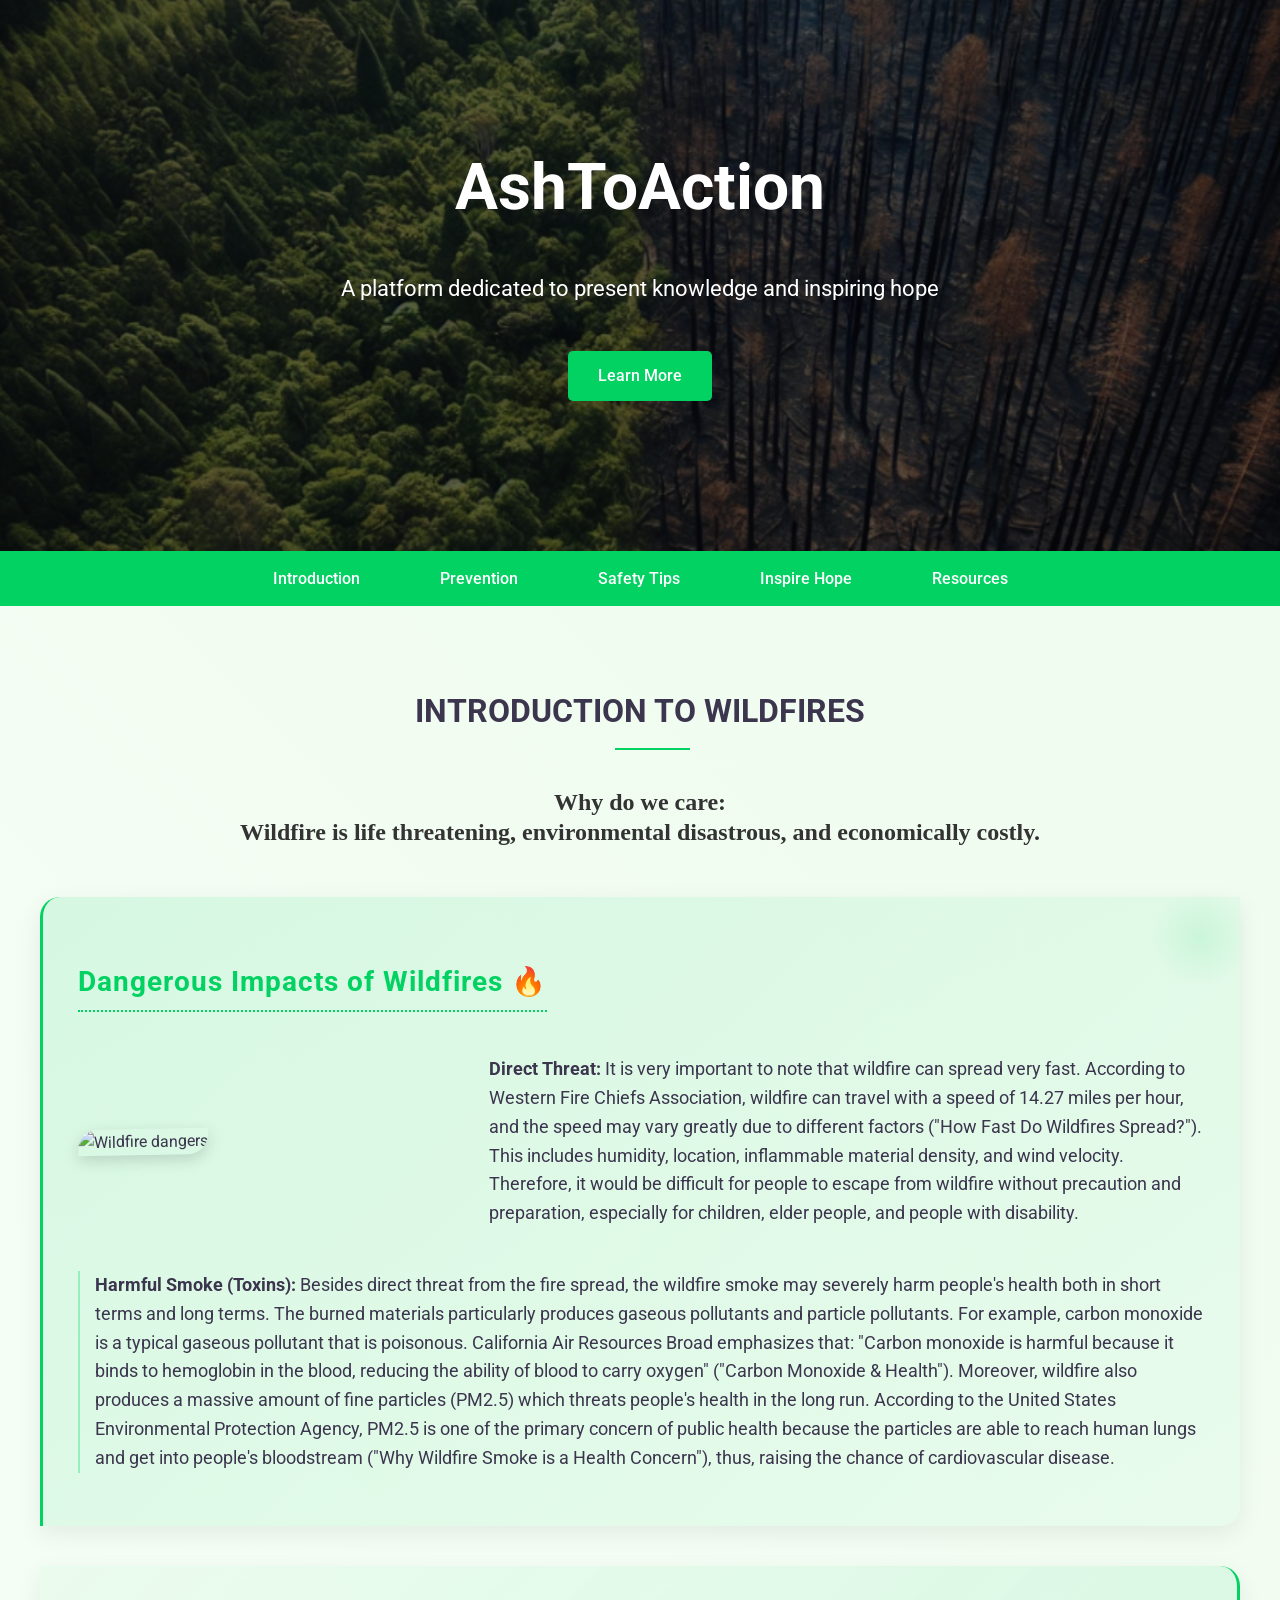
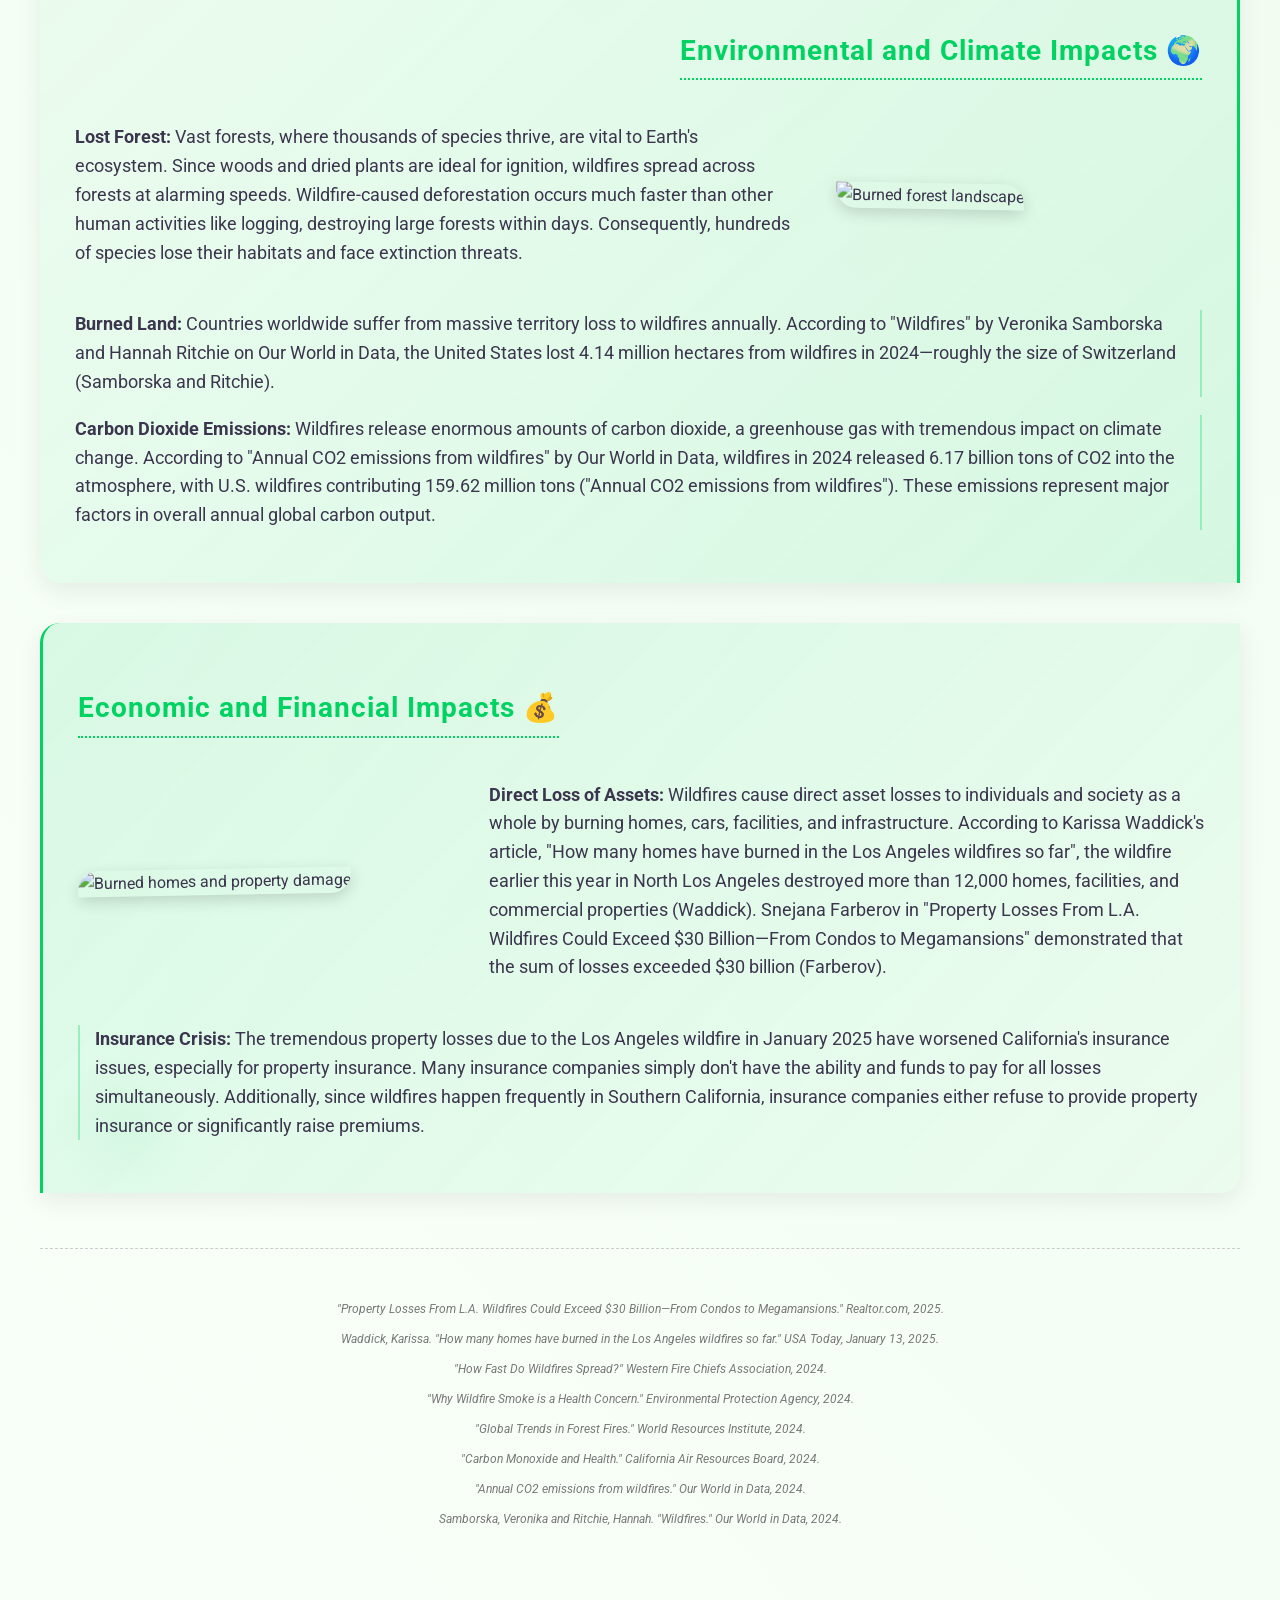
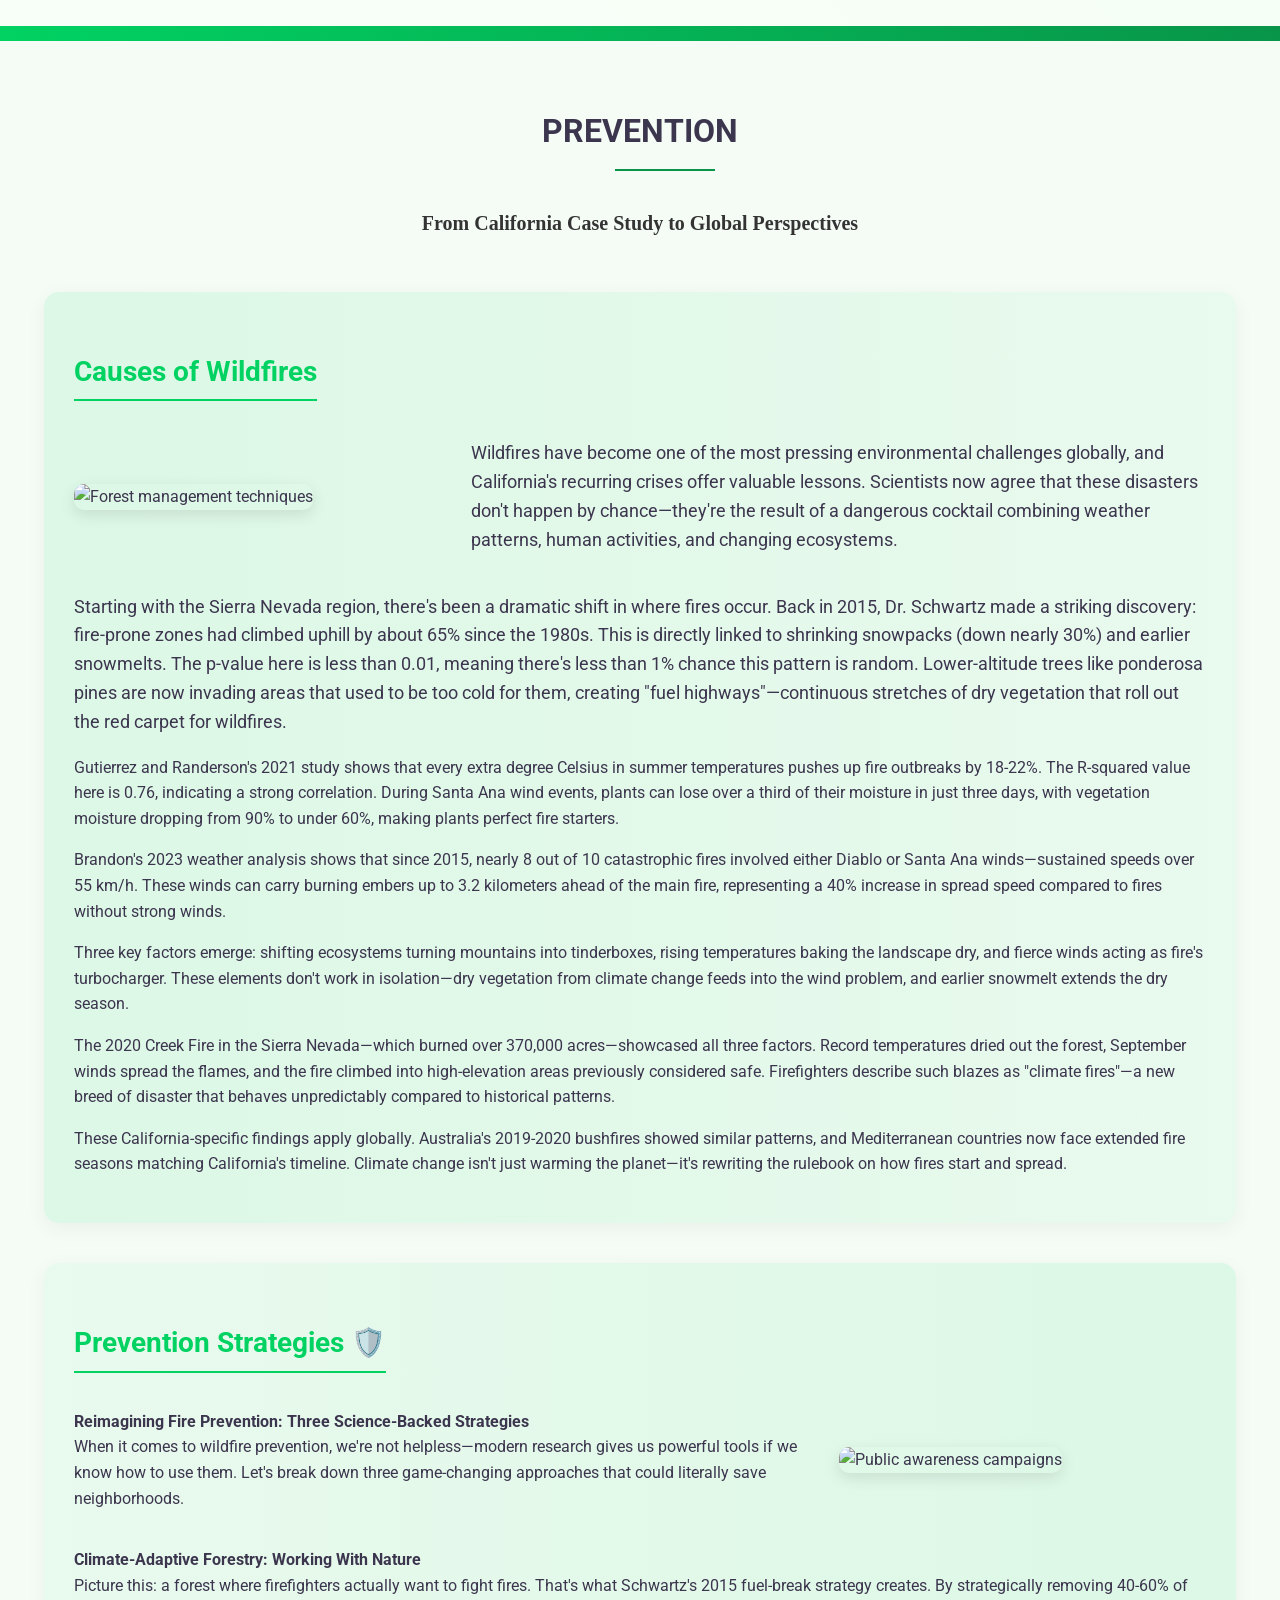
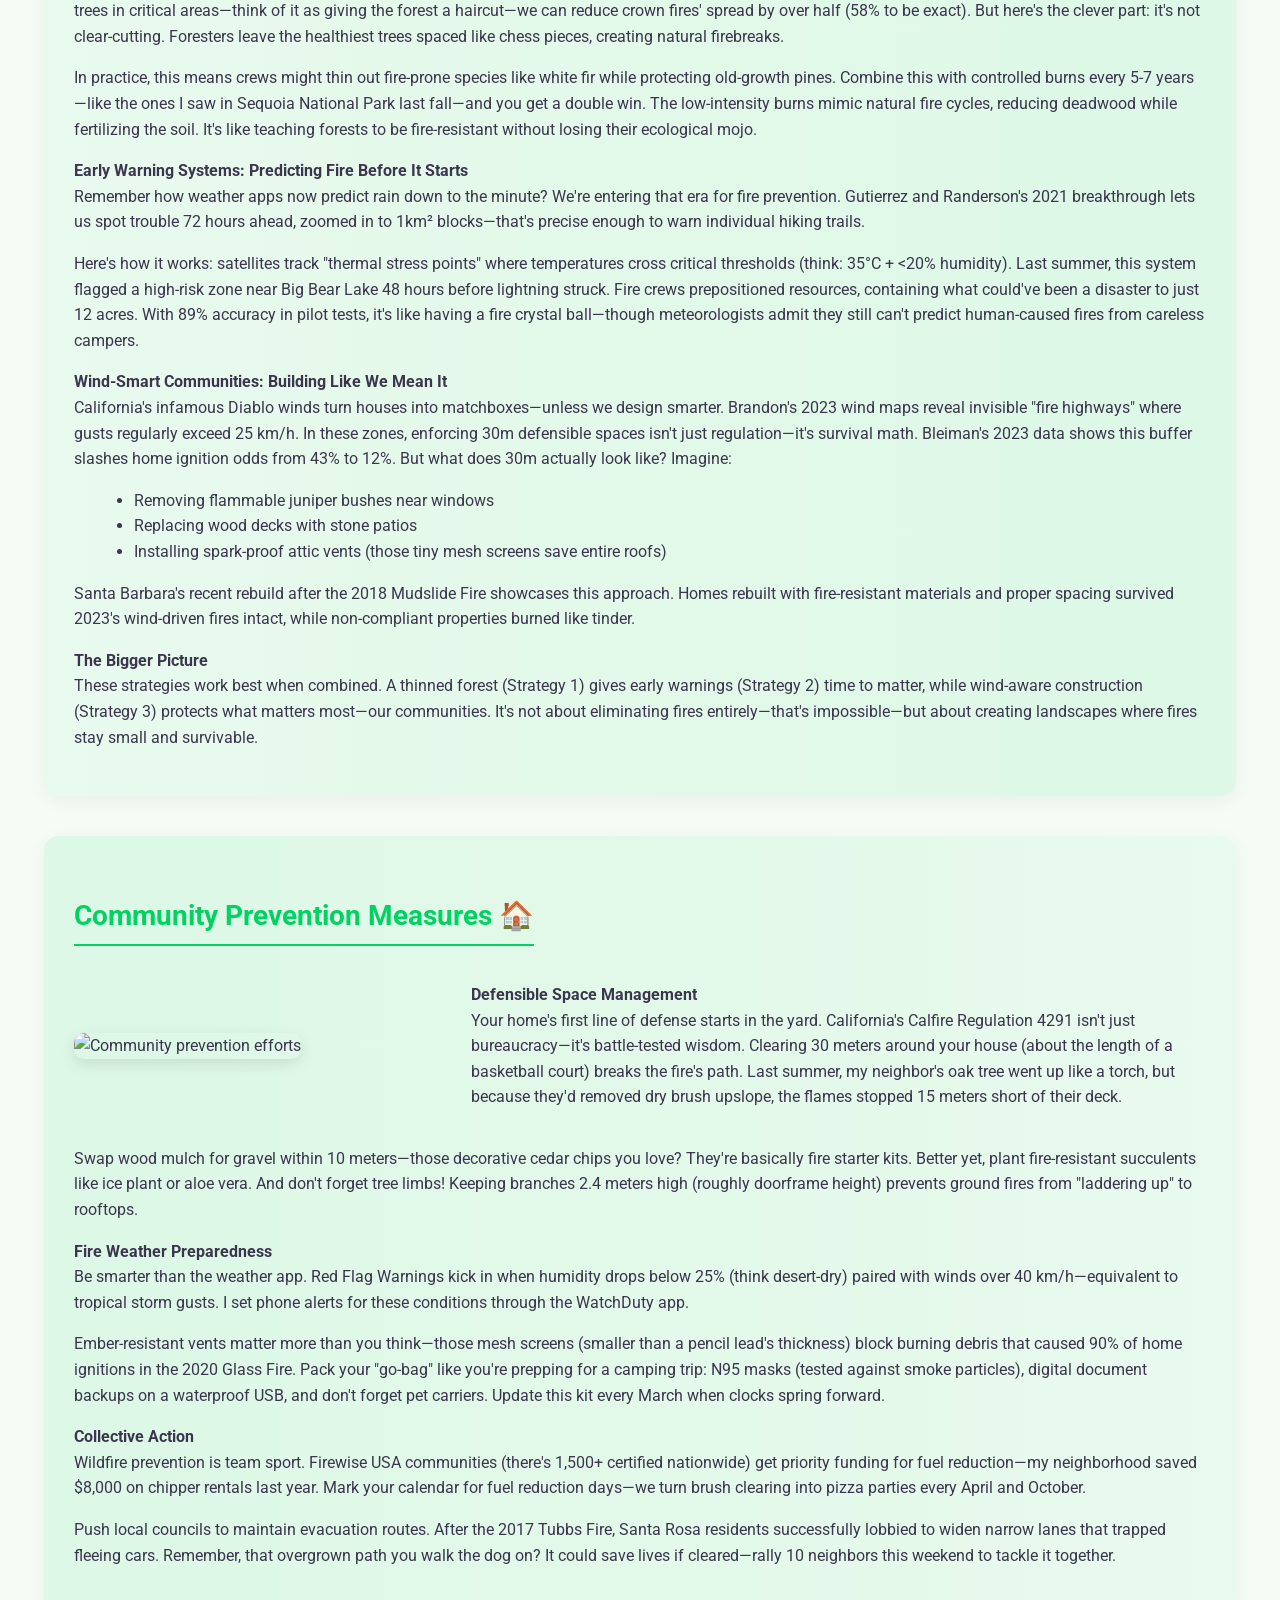
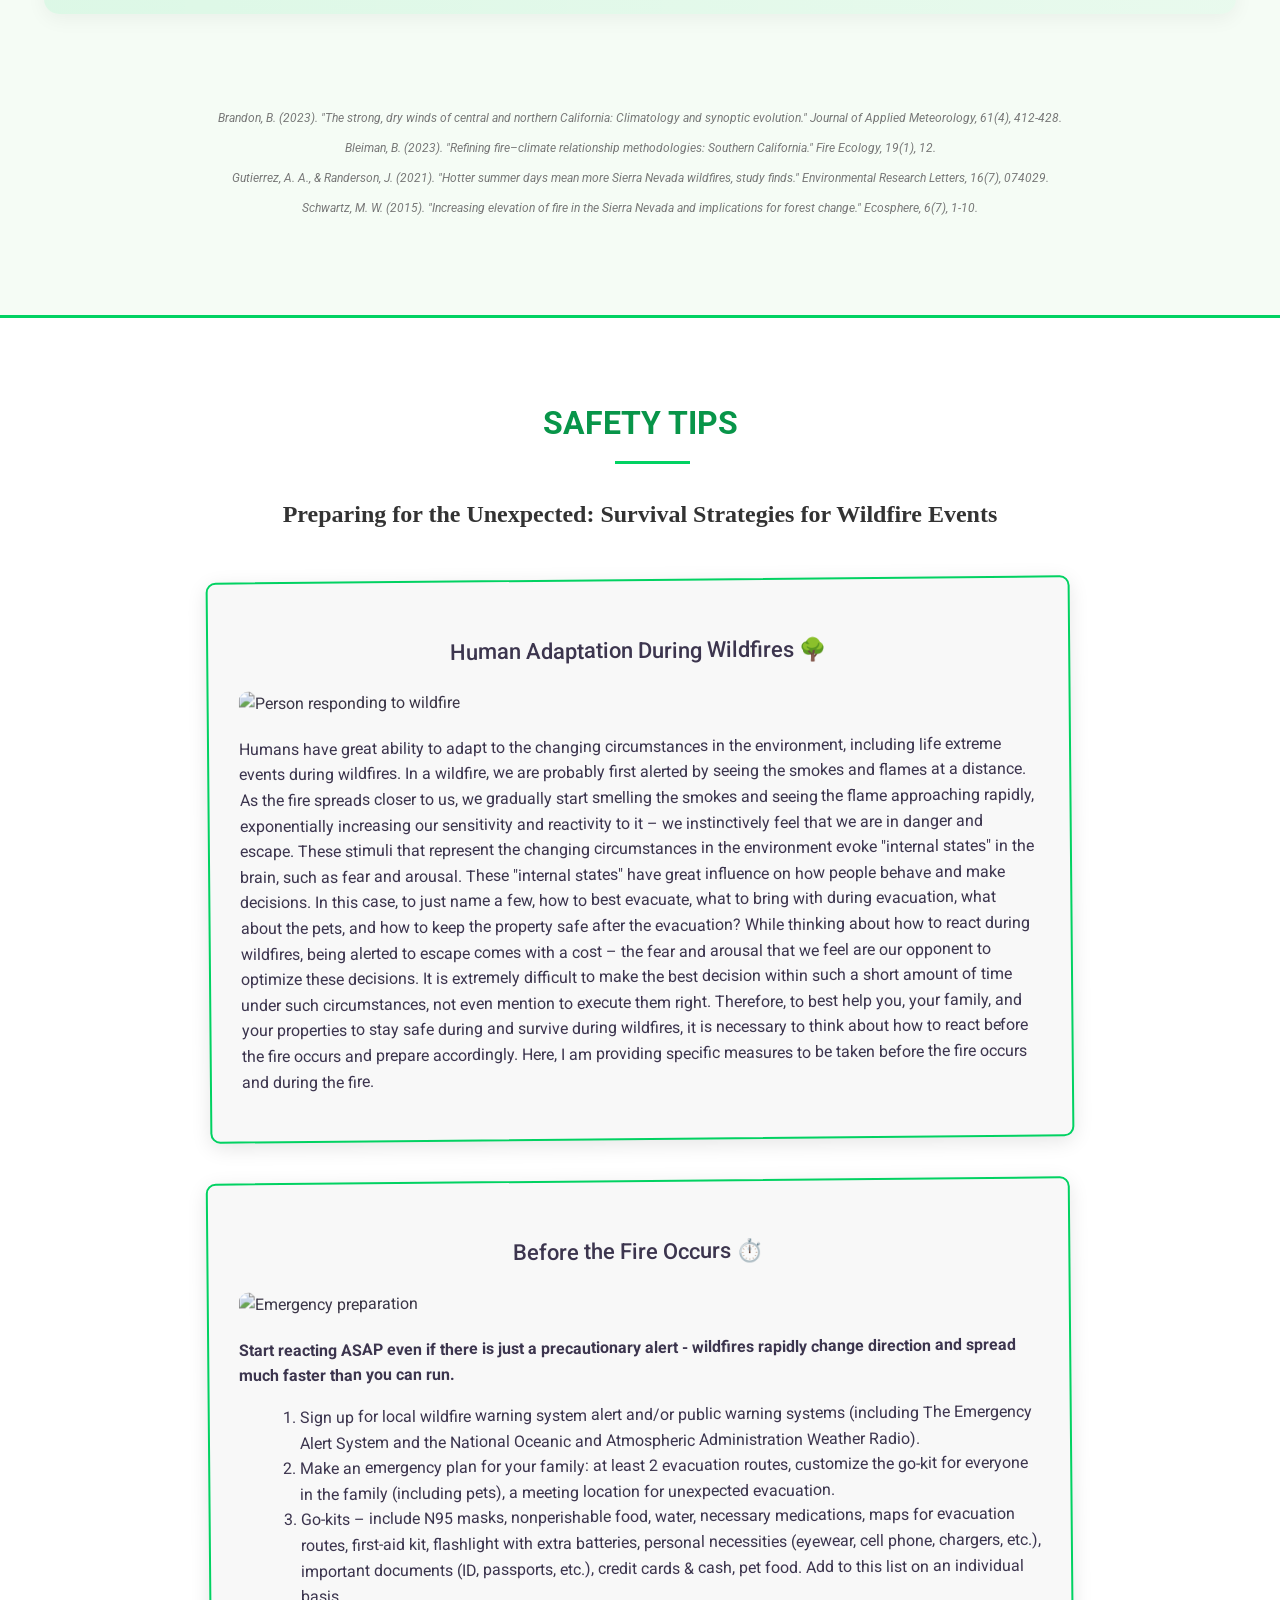
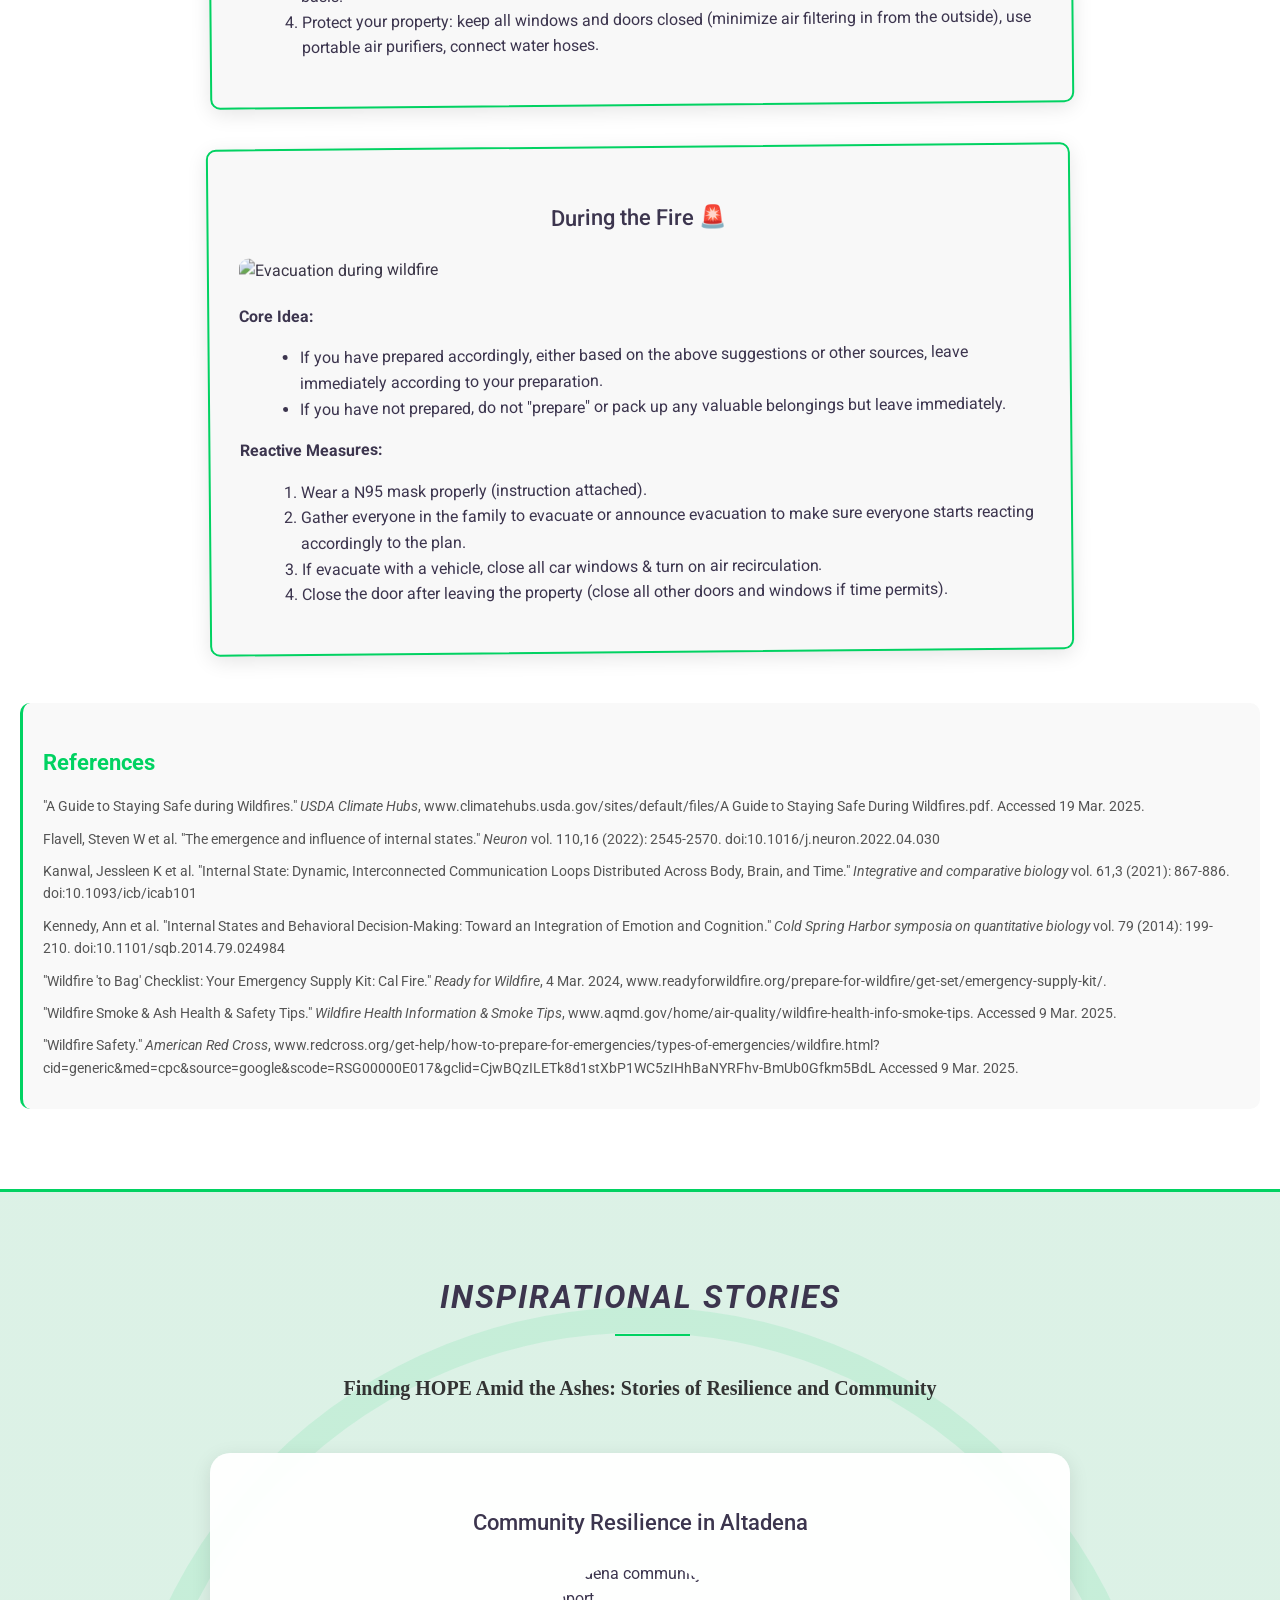
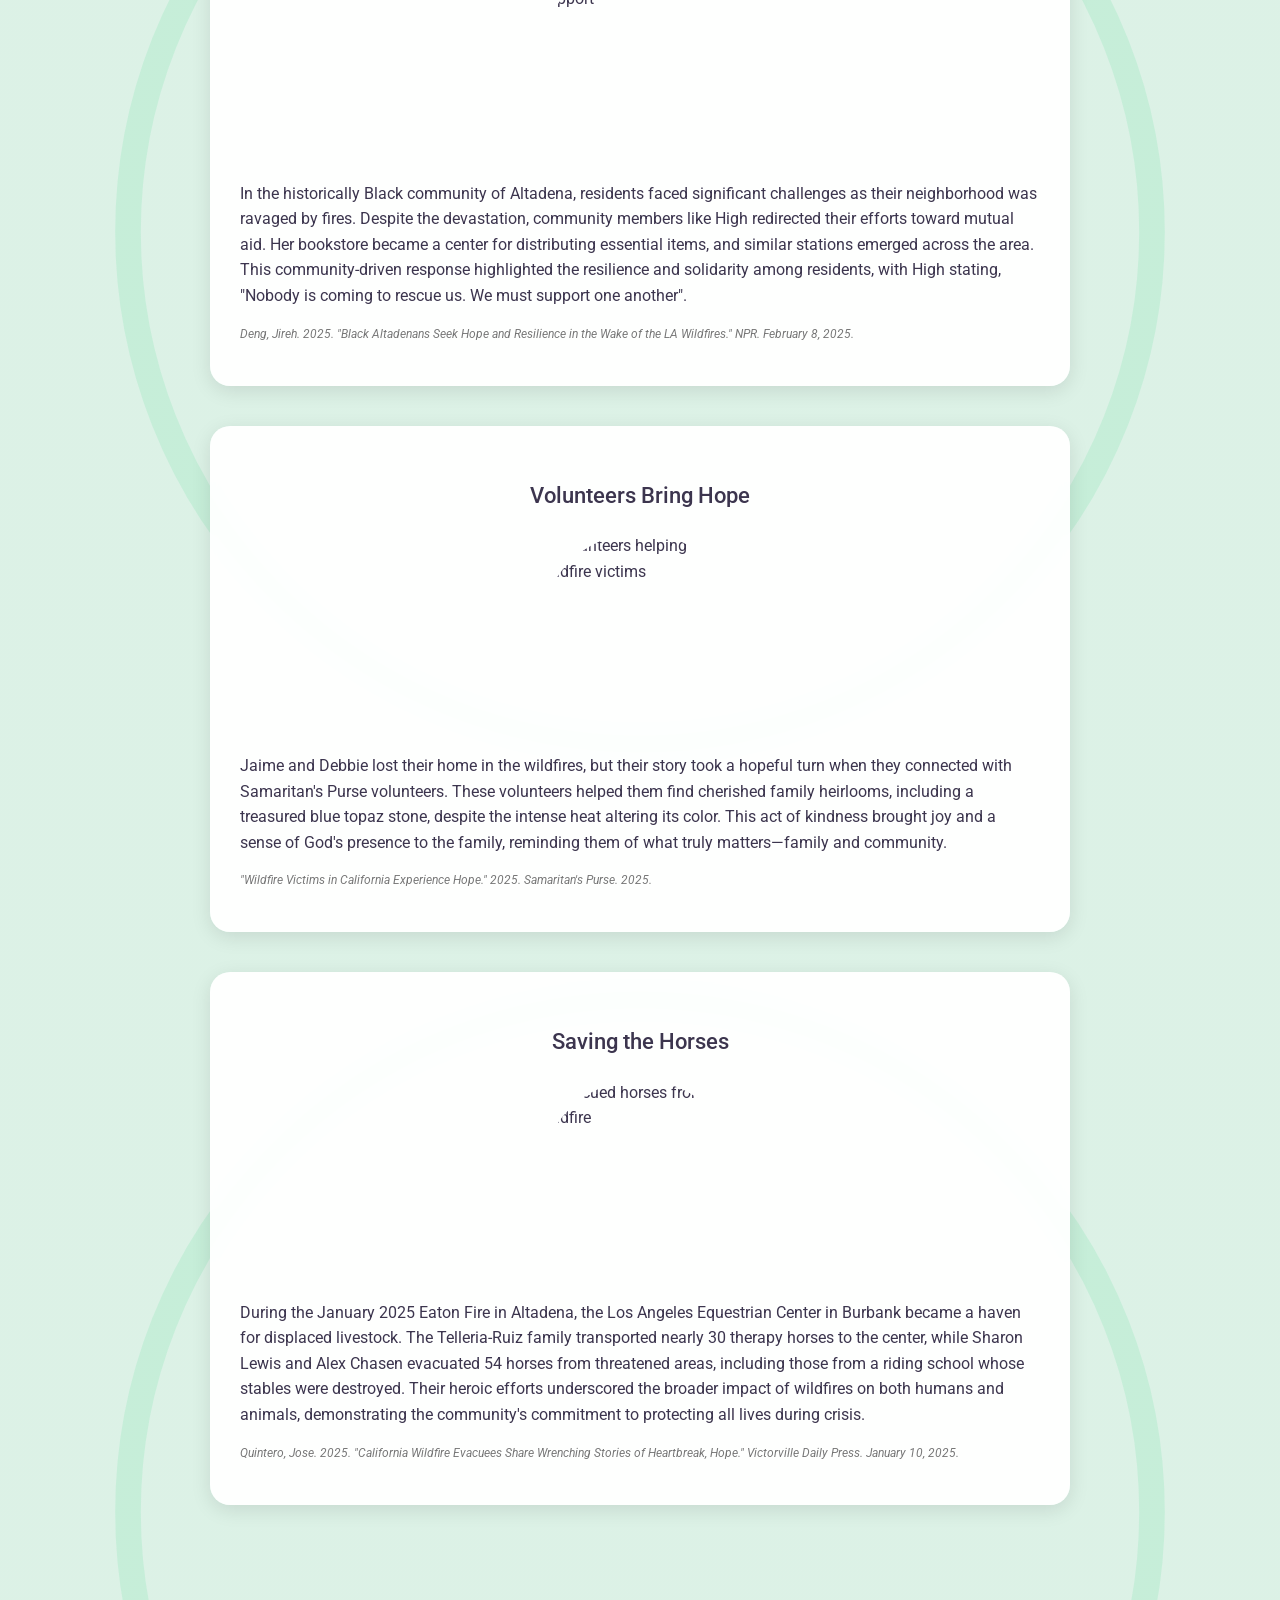
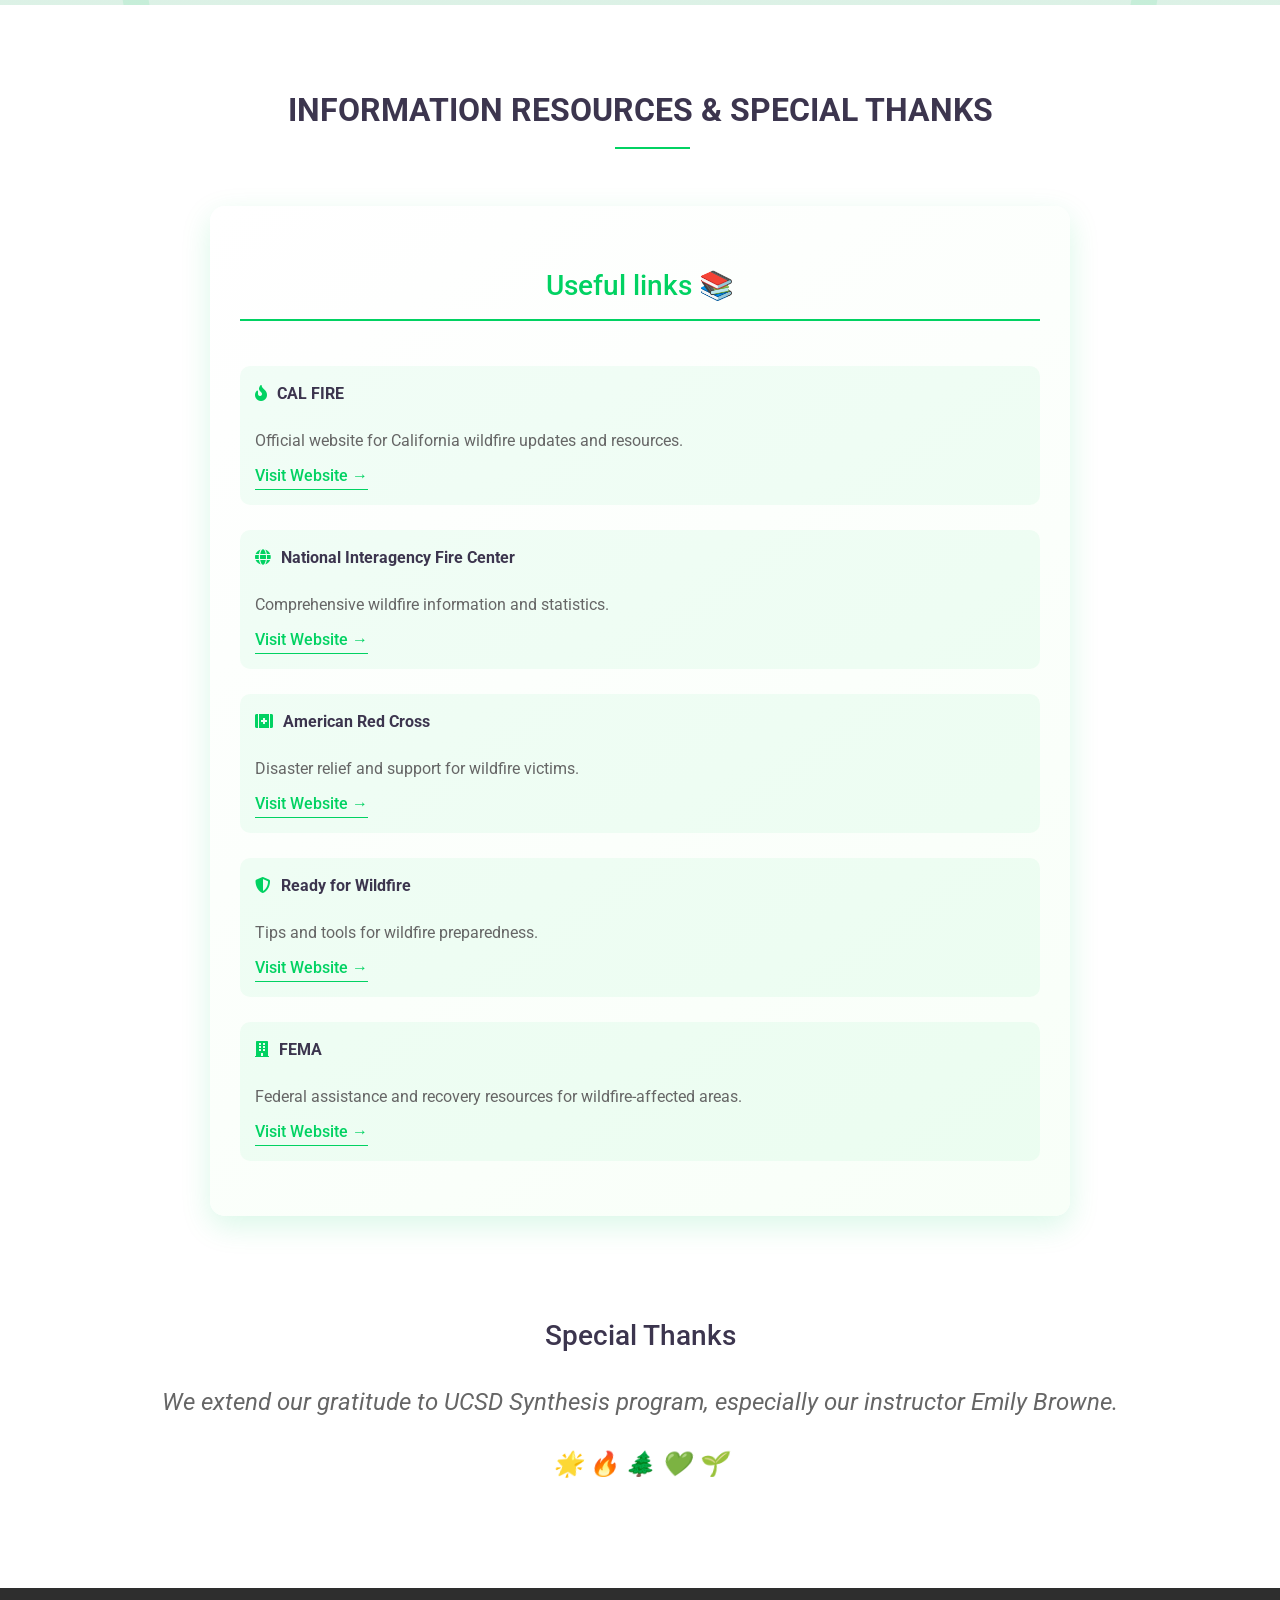
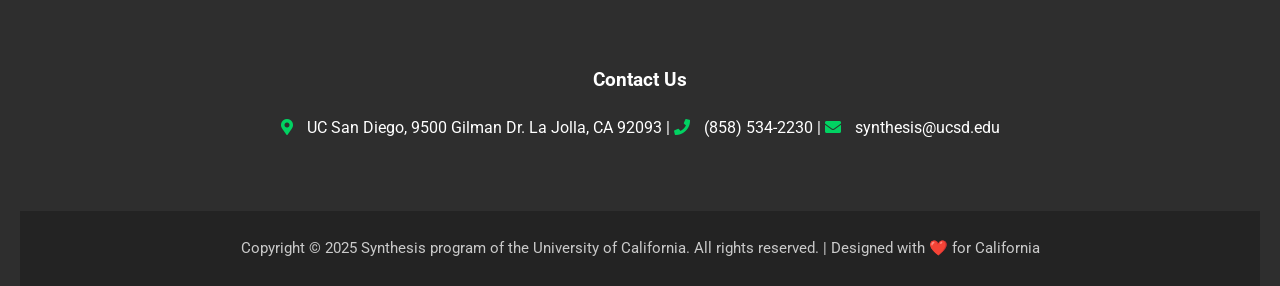
==== index.html @ 22ae84d1 "Fix GitHub Pages issue" ====
<!DOCTYPE html>
<html lang="en">
<head>
    <meta charset="UTF-8">
    <meta name="viewport" content="width=device-width, initial-scale=1.0">
    <title>AshToAction: Knowledge & Response</title>
    <link href="https://fonts.googleapis.com/css?family=Roboto:400,500,700&display=swap" rel="stylesheet">
    <link rel="stylesheet" href="https://cdnjs.cloudflare.com/ajax/libs/font-awesome/5.15.3/css/all.min.css">
    <link rel="stylesheet" href="style.css">
    <style>
        /* Additional custom styles */
        body {
            font-family: "Roboto", sans-serif;
            line-height: 1.6;
            margin: 0;
            padding: 0;
            color: #3c354e;
        }
        
        /* Updated header styles based on provided CSS */
        header {
            background-image: url("img/background.png");
            background-size: cover;
            background-position: center;
            color: white;
            text-align: center;
            padding: 150px 0; /* Updated to match pageintro padding */
            position: relative;
        }
        
        header::before {
            content: "";
            position: absolute;
            top: 0;
            left: 0;
            width: 100%;
            height: 100%;
            background-color: rgba(0, 0, 0, 0.6);
            z-index: 1;
        }
        
        /* New styles for the header content wrapper */
        .header-content {
            position: relative;
            z-index: 2;
            max-width: 60%; /* Match pageintro article max-width */
            margin: 0 auto;
        }
        
        header h1 {
            font-size: 4rem; /* Match pageintro article .heading */
            font-weight: 700;
            margin: 0 0 50px 0; /* Match pageintro article .heading margin-bottom */
            line-height: normal;
        }
        
        header p {
            font-size: 1.4rem; /* Match pageintro article p */
            margin: 0;
            line-height: normal;
        }
        
        /* Add footer styling for the header */
        .header-footer {
            margin-top: 50px; /* Match pageintro article footer */
        }
        
        /* Logo styling */
        #logo {
            margin: 30px 0 0 0;
        }
        
        #logo h1 {
            margin: 0;
            padding: 0;
            line-height: 1;
            font-size: 22px;
        }
        
        nav {
            background-color: #01d262;
            padding: 0;
            position: sticky;
            top: 0;
            z-index: 100;
        }
        
        nav ul {
            display: flex;
            justify-content: center;
            list-style: none;
            margin: 0;
            padding: 0;
        }
        
        nav li {
            margin: 0;
        }
        
        nav a {
            color: white;
            text-decoration: none;
            font-weight: 500;
            padding: 15px 40px;
            display: block;
            transition: background-color 0.3s;
        }
        
        nav a:hover {
            background-color: #089549;
        }
        
        section {
            padding: 80px 20px;
            margin: 0;
            background-color: #fff;
        }
        
        section:nth-child(even) {
            background-color: #f5f5f5;
        }
        
        .wrapper section > h2 {
            color: #3c354e;
            font-family: "Roboto", sans-serif;
            font-size: 32px;
            font-weight: 700;
            margin: 0 auto 50px;
            position: relative;
            text-transform: uppercase;
            text-align: center;
        }
        
        .wrapper section > h2::before {
            background: #01d262 none repeat scroll 0 0;
            bottom: -13px;
            content: "";
            height: 2px;
            left: 48%;
            position: absolute;
            width: 75px;
            margin: 0 auto;
        }
        
        .content {
            max-width: 1200px;
            margin: 0 auto;
            display: flex;
            flex-wrap: wrap;
            justify-content: center;
        }
        
        .content h3 {
            color: #3c354e;
            font-size: 22px;
            font-weight: 500;
            margin-bottom: 20px;
            width: 100%;
            text-align: center;
        }
        
        .card {
            background: #fff;
            border-radius: 10px;
            box-shadow: 0 5px 20px 0 rgba(0, 0, 0, 0.1);
            margin: 20px;
            padding: 30px;
            width: 100%;
            max-width: 800px;
            transition: transform 0.3s;
        }
        
        .card:hover {
            transform: translateY(-10px);
        }
        
        .image-placeholder {
            margin-bottom: 20px;
            overflow: hidden;
            border-radius: 10px;
        }
        
        .image-placeholder img {
            max-width: 100%;
            height: auto;
            transition: transform 0.5s;
        }
        
        .card:hover .image-placeholder img {
            transform: scale(1.05);
        }
        
        footer {
            background: #2e2e2e;
            color: white;
            text-align: center;
            padding: 60px 20px 0;
        }
        
        .footer_bottom p {
            background: #232323 none repeat scroll 0 0;
            color: #cacaca;
            font-size: 15px;
            font-weight: 400;
            height: 75px;
            line-height: 75px;
            margin: 70px 0 0;
            padding: 0;
            text-align: center;
        }
        
        .footer_bottom p a {
            color: #2ad880;
            text-decoration: none;
        }
        
        .contact-info {
            margin-bottom: 30px;
        }
        
        .contact-info i {
            color: #01d262;
            margin-right: 10px;
        }
        
        /* Responsive adjustments */
        @media (max-width: 768px) {
            nav ul {
                flex-direction: column;
            }
            
            .card {
                width: 100%;
                margin: 20px 10px;
            }
        }

        /* Section Variants */
        section:nth-of-type(1) { /* Introduction */
            background: linear-gradient(45deg, #f8fff8 0%, #f0fcf0 100%);
        }

        section:nth-of-type(2) { /* Prevention */
            background-color: #f5fcf5;
            position: relative;
            overflow: hidden;
        }

        section:nth-of-type(2)::before {
            content: "";
            position: absolute;
            width: 100%;
            height: 15px;
            background: linear-gradient(90deg, #01d262 0%, #089549 100%);
            top: 0;
            left: 0;
        }

        section:nth-of-type(3) { /* Safety Tips */
            background-color: #fff;
            border-top: 3px solid #01d262;
            border-bottom: 3px solid #01d262;
        }

        section:nth-of-type(4) { /* Inspire Hope */
            background-image: linear-gradient(rgba(1, 210, 98, 0.1), rgba(1, 210, 98, 0.1)), 
                            url('data:image/svg+xml,<svg viewBox="0 0 100 100" xmlns="http://www.w3.org/2000/svg"><circle cx="50" cy="50" r="40" stroke="%2301d262" stroke-width="2" fill="none" opacity="0.1"/></svg>');
        }

        /* Card Variations */
        section:nth-of-type(1) .card {
            border-top: 5px solid #01d262;
            box-shadow: 0 10px 30px rgba(1, 210, 98, 0.1);
        }

        section:nth-of-type(2) .card {
            background: #fff;
            border-left: 5px solid #089549;
            position: relative;
            overflow: hidden;
        }

        section:nth-of-type(2) .card::before {
            content: "🌲";
            position: absolute;
            right: -30px;
            top: -30px;
            font-size: 80px;
            opacity: 0.1;
        }

        section:nth-of-type(3) .card {
            background: #f8f8f8;
            border: 2px solid #01d262;
            transform: rotateZ(-0.5deg);
        }

        section:nth-of-type(3) .card:hover {
            transform: rotateZ(0.5deg) translateY(-10px);
        }

        section:nth-of-type(4) .card {
            background: rgba(255, 255, 255, 0.95);
            backdrop-filter: blur(5px);
            border-radius: 20px;
        }

        /* Heading Variations */
        section:nth-of-type(2) h2::before {
            background: #089549;
            width: 100px;
        }

        section:nth-of-type(3) h2 {
            color: #089549;
        }

        section:nth-of-type(3) h2::before {
            height: 3px;
            bottom: -15px;
        }

        section:nth-of-type(4) h2 {
            font-style: italic;
            letter-spacing: 2px;
        }

        /* Image Treatment Variations */
        section:nth-of-type(1) .image-placeholder {
            border-radius: 20px 0;
        }

        section:nth-of-type(2) .image-placeholder {
            border: 2px solid #01d262;
        }

        section:nth-of-type(3) .image-placeholder img {
            filter: grayscale(30%);
        }

        section:nth-of-type(4) .image-placeholder {
            border-radius: 50%;
            overflow: hidden;
            width: 200px;
            height: 200px;
            margin: 0 auto 20px;
        }

        /* Responsive Adjustments */
        @media (max-width: 768px) {
            section:nth-of-type(4) .image-placeholder {
                width: 150px;
                height: 150px;
            }
            
            section:nth-of-type(3) .card {
                transform: none;
            }
        }
    </style>
</head>
<body>
    <header id="pageintro">
        <div class="header-content">
            <h1>AshToAction</h1>
            <p><strong></strong>A platform dedicated to present knowledge and inspiring hope</strong></p>
            <div class="header-footer">
                <a href="#introduction" class="btn" style="display: inline-block; background-color: #01d262; color: white; padding: 12px 30px; text-decoration: none; border-radius: 5px; font-weight: 500;">Learn More</a>
            </div>
        </div>
    </header>

    <nav>
        <ul>
            <li><a href="#introduction">Introduction</a></li>
            <li><a href="#prevention">Prevention</a></li>
            <li><a href="#safety">Safety Tips</a></li>
            <li><a href="#stories">Inspire Hope</a></li>
            <li><a href="#resources">Resources</a></li>
        </ul>
    </nav>

    <main class="wrapper">
        <section id="introduction">
            <h2>Introduction to Wildfires</h2>
            <p style="text-align: center; font-size: 24px; font-weight: 700; font-family: 'Georgia', serif; margin-bottom: 30px; color: #333;">
                Why do we care:<br>
                Wildfire is life threatening, environmental disastrous, and economically costly.
            </p>
            
            <div style="max-width: 1200px; margin: 0 auto; padding: 20px; position: relative;">
                <!-- Decorative element specific to introduction section -->
                <div style="position: absolute; top: 10px; right: 10px; width: 100px; height: 100px; background: radial-gradient(circle, rgba(1,210,98,0.1) 0%, rgba(255,255,255,0) 70%); border-radius: 50%; z-index: 0;"></div>
                <div style="position: absolute; bottom: 30px; left: 30px; width: 150px; height: 150px; background: radial-gradient(circle, rgba(1,210,98,0.05) 0%, rgba(255,255,255,0) 70%); border-radius: 50%; z-index: 0;"></div>
                
                <div style="background: linear-gradient(135deg, rgba(1, 210, 98, 0.12), rgba(1, 210, 98, 0.04)); padding: 35px; border-radius: 20px 0 20px 0; margin-bottom: 40px; box-shadow: 0 8px 25px rgba(0,0,0,0.07); border-left: 3px solid #01d262;">
                    <h3 style="color: #01d262; font-size: 28px; border-bottom: 2px dotted #01d262; display: inline-block; padding-bottom: 5px; margin-bottom: 25px; letter-spacing: 1px;">Dangerous Impacts of Wildfires 🔥</h3>
                    
                    <div style="display: flex; flex-wrap: wrap; align-items: center; gap: 30px; margin-bottom: 25px;">
                        <div style="flex: 1; min-width: 300px;">
                            <img src="https://images.unsplash.com/photo-1597534458405-2b6f7ae3d3d7?ixlib=rb-4.0.3&auto=format&fit=crop&w=800&q=60" alt="Wildfire dangers" style="width: 100%; border-radius: 20px 0 20px 0; box-shadow: 0 5px 15px rgba(0,0,0,0.15); transform: rotate(-1deg);">
                        </div>
                        <div style="flex: 2; min-width: 300px;">
                            <p style="font-size: 18px; line-height: 1.6; position: relative; padding-left: 15px;"><strong>Direct Threat:</strong> It is very important to note that wildfire can spread very fast. According to Western Fire Chiefs Association, wildfire can travel with a speed of 14.27 miles per hour, and the speed may vary greatly due to different factors ("How Fast Do Wildfires Spread?"). This includes humidity, location, inflammable material density, and wind velocity. Therefore, it would be difficult for people to escape from wildfire without precaution and preparation, especially for children, elder people, and people with disability.</p>
                        </div>
                    </div>
                    
                    <p style="font-size: 18px; line-height: 1.6; position: relative; padding-left: 15px; border-left: 2px solid rgba(1, 210, 98, 0.3);"><strong>Harmful Smoke (Toxins):</strong> Besides direct threat from the fire spread, the wildfire smoke may severely harm people's health both in short terms and long terms. The burned materials particularly produces gaseous pollutants and particle pollutants. For example, carbon monoxide is a typical gaseous pollutant that is poisonous. California Air Resources Broad emphasizes that: "Carbon monoxide is harmful because it binds to hemoglobin in the blood, reducing the ability of blood to carry oxygen" ("Carbon Monoxide & Health"). Moreover, wildfire also produces a massive amount of fine particles (PM2.5) which threats people's health in the long run. According to the United States Environmental Protection Agency, PM2.5 is one of the primary concern of public health because the particles are able to reach human lungs and get into people's bloodstream ("Why Wildfire Smoke is a Health Concern"), thus, raising the chance of cardiovascular disease.</p>
                </div>
                
                <div style="background: linear-gradient(135deg, rgba(1, 210, 98, 0.04), rgba(1, 210, 98, 0.12)); padding: 35px; border-radius: 0 20px 0 20px; margin-bottom: 40px; box-shadow: 0 8px 25px rgba(0,0,0,0.07); border-right: 3px solid #01d262;">
                    <h3 style="color: #01d262; font-size: 28px; border-bottom: 2px dotted #01d262; display: inline-block; padding-bottom: 5px; margin-bottom: 25px; letter-spacing: 1px; text-align: right; float: right;">Environmental and Climate Impacts 🌍</h3>
                    
                    <div style="clear: both; display: flex; flex-wrap: wrap; align-items: center; gap: 30px; margin-bottom: 25px;">
                        <div style="flex: 2; min-width: 300px;">
                            <p style="font-size: 18px; line-height: 1.6; position: relative; padding-right: 15px;"><strong>Lost Forest:</strong> Vast forests, where thousands of species thrive, are vital to Earth's ecosystem. Since woods and dried plants are ideal for ignition, wildfires spread across forests at alarming speeds. Wildfire-caused deforestation occurs much faster than other human activities like logging, destroying large forests within days. Consequently, hundreds of species lose their habitats and face extinction threats.</p>
                        </div>
                        <div style="flex: 1; min-width: 300px;">
                            <img src="https://images.pexels.com/photos/1629781/pexels-photo-1629781.jpeg?auto=compress&cs=tinysrgb&w=800" alt="Burned forest landscape" style="width: 100%; border-radius: 0 20px 0 20px; box-shadow: 0 5px 15px rgba(0,0,0,0.15); transform: rotate(1deg);">
                        </div>
                    </div>
                    
                    <p style="font-size: 18px; line-height: 1.6; position: relative; padding-right: 15px; border-right: 2px solid rgba(1, 210, 98, 0.3);"><strong>Burned Land:</strong> Countries worldwide suffer from massive territory loss to wildfires annually. According to "Wildfires" by Veronika Samborska and Hannah Ritchie on Our World in Data, the United States lost 4.14 million hectares from wildfires in 2024—roughly the size of Switzerland (Samborska and Ritchie).</p>
                    
                    <p style="font-size: 18px; line-height: 1.6; position: relative; padding-right: 15px; border-right: 2px solid rgba(1, 210, 98, 0.3);"><strong>Carbon Dioxide Emissions:</strong> Wildfires release enormous amounts of carbon dioxide, a greenhouse gas with tremendous impact on climate change. According to "Annual CO2 emissions from wildfires" by Our World in Data, wildfires in 2024 released 6.17 billion tons of CO2 into the atmosphere, with U.S. wildfires contributing 159.62 million tons ("Annual CO2 emissions from wildfires"). These emissions represent major factors in overall annual global carbon output.</p>
                </div>
                
                <div style="background: linear-gradient(135deg, rgba(1, 210, 98, 0.12), rgba(1, 210, 98, 0.04)); padding: 35px; border-radius: 20px 0 20px 0; margin-bottom: 20px; box-shadow: 0 8px 25px rgba(0,0,0,0.07); border-left: 3px solid #01d262;">
                    <h3 style="color: #01d262; font-size: 28px; border-bottom: 2px dotted #01d262; display: inline-block; padding-bottom: 5px; margin-bottom: 25px; letter-spacing: 1px;">Economic and Financial Impacts 💰</h3>
                    
                    <div style="display: flex; flex-wrap: wrap; align-items: center; gap: 30px; margin-bottom: 25px;">
                        <div style="flex: 1; min-width: 300px;">
                            <img src="https://images.pexels.com/photos/4386466/pexels-photo-4386466.jpeg?auto=compress&cs=tinysrgb&w=800" alt="Burned homes and property damage" style="width: 100%; border-radius: 20px 0 20px 0; box-shadow: 0 5px 15px rgba(0,0,0,0.15); transform: rotate(-1deg);">
                        </div>
                        <div style="flex: 2; min-width: 300px;">
                            <p style="font-size: 18px; line-height: 1.6; position: relative; padding-left: 15px;"><strong>Direct Loss of Assets:</strong> Wildfires cause direct asset losses to individuals and society as a whole by burning homes, cars, facilities, and infrastructure. According to Karissa Waddick's article, "How many homes have burned in the Los Angeles wildfires so far", the wildfire earlier this year in North Los Angeles destroyed more than 12,000 homes, facilities, and commercial properties (Waddick). Snejana Farberov in "Property Losses From L.A. Wildfires Could Exceed $30 Billion—From Condos to Megamansions" demonstrated that the sum of losses exceeded $30 billion (Farberov).</p>
                        </div>
                    </div>
                    
                    <p style="font-size: 18px; line-height: 1.6; position: relative; padding-left: 15px; border-left: 2px solid rgba(1, 210, 98, 0.3);"><strong>Insurance Crisis:</strong> The tremendous property losses due to the Los Angeles wildfire in January 2025 have worsened California's insurance issues, especially for property insurance. Many insurance companies simply don't have the ability and funds to pay for all losses simultaneously. Additionally, since wildfires happen frequently in Southern California, insurance companies either refuse to provide property insurance or significantly raise premiums.</p>
                </div>
            </div>
            
            <p style="font-size: 12px; color: #777; margin-top: 15px; font-style: italic; text-align: center; max-width: 1200px; margin-left: auto; margin-right: auto; border-top: 1px dashed #ccc; padding-top: 15px;">
                <br>
                "Property Losses From L.A. Wildfires Could Exceed $30 Billion—From Condos to Megamansions." Realtor.com, 2025.<br>
                Waddick, Karissa. "How many homes have burned in the Los Angeles wildfires so far." USA Today, January 13, 2025.<br>
                "How Fast Do Wildfires Spread?" Western Fire Chiefs Association, 2024.<br>
                "Why Wildfire Smoke is a Health Concern." Environmental Protection Agency, 2024.<br>
                "Global Trends in Forest Fires." World Resources Institute, 2024.<br>
                "Carbon Monoxide and Health." California Air Resources Board, 2024.<br>
                "Annual CO2 emissions from wildfires." Our World in Data, 2024.<br>
                Samborska, Veronika and Ritchie, Hannah. "Wildfires." Our World in Data, 2024.
            </p>
        </section>

        <section id="prevention">
            <h2>Prevention</h2>
            <p style="text-align: center; font-size: 20px; font-weight: 700; font-family: 'Georgia', serif; margin-bottom: 30px; color: #333;">
                From California Case Study to Global Perspectives
            </p>
            
            <div style="max-width: 1200px; margin: 0 auto; padding: 24px;">
                <div style="background: linear-gradient(to right, rgba(1, 210, 98, 0.1), rgba(1, 210, 98, 0.05)); padding: 30px; border-radius: 15px; margin-bottom: 40px; box-shadow: 0 5px 20px rgba(0,0,0,0.05);">
                    <h3 style="color: #01d262; font-size: 28px; border-bottom: 2px solid #01d262; display: inline-block; padding-bottom: 5px; margin-bottom: 20px;">Causes of Wildfires</h3>
                    
                    <div style="display: flex; flex-wrap: wrap; align-items: center; gap: 30px; margin-bottom: 20px;">
                        <div style="flex: 1; min-width: 300px;">
                            <img src="https://images.unsplash.com/photo-1501671996004-81d0e4e5c1b4?ixlib=rb-4.0.3&auto=format&fit=crop&w=800&q=60" alt="Forest management techniques" style="width: 100%; border-radius: 10px; box-shadow: 0 5px 15px rgba(0,0,0,0.1);">
                        </div>
                        <div style="flex: 2; min-width: 300px;">
                            <p style="font-size: 18px; line-height: 1.6;">Wildfires have become one of the most pressing environmental challenges globally, and California's recurring crises offer valuable lessons. Scientists now agree that these disasters don't happen by chance—they're the result of a dangerous cocktail combining weather patterns, human activities, and changing ecosystems.</p>
                        </div>
                    </div>
                    
                    <p style="font-size: 18px; line-height: 1.6;">Starting with the Sierra Nevada region, there's been a dramatic shift in where fires occur. Back in 2015, Dr. Schwartz made a striking discovery: fire-prone zones had climbed uphill by about 65% since the 1980s. This is directly linked to shrinking snowpacks (down nearly 30%) and earlier snowmelts. The p-value here is less than 0.01, meaning there's less than 1% chance this pattern is random. Lower-altitude trees like ponderosa pines are now invading areas that used to be too cold for them, creating "fuel highways"—continuous stretches of dry vegetation that roll out the red carpet for wildfires.</p>
                    
                    <p>Gutierrez and Randerson's 2021 study shows that every extra degree Celsius in summer temperatures pushes up fire outbreaks by 18-22%. The R-squared value here is 0.76, indicating a strong correlation. During Santa Ana wind events, plants can lose over a third of their moisture in just three days, with vegetation moisture dropping from 90% to under 60%, making plants perfect fire starters.</p>
                    
                    <p>Brandon's 2023 weather analysis shows that since 2015, nearly 8 out of 10 catastrophic fires involved either Diablo or Santa Ana winds—sustained speeds over 55 km/h. These winds can carry burning embers up to 3.2 kilometers ahead of the main fire, representing a 40% increase in spread speed compared to fires without strong winds.</p>
                    
                    <p>Three key factors emerge: shifting ecosystems turning mountains into tinderboxes, rising temperatures baking the landscape dry, and fierce winds acting as fire's turbocharger. These elements don't work in isolation—dry vegetation from climate change feeds into the wind problem, and earlier snowmelt extends the dry season.</p>
                    
                    <p>The 2020 Creek Fire in the Sierra Nevada—which burned over 370,000 acres—showcased all three factors. Record temperatures dried out the forest, September winds spread the flames, and the fire climbed into high-elevation areas previously considered safe. Firefighters describe such blazes as "climate fires"—a new breed of disaster that behaves unpredictably compared to historical patterns.</p>
                    
                    <p>These California-specific findings apply globally. Australia's 2019-2020 bushfires showed similar patterns, and Mediterranean countries now face extended fire seasons matching California's timeline. Climate change isn't just warming the planet—it's rewriting the rulebook on how fires start and spread.</p>
                </div>
                
                <div style="background: linear-gradient(to right, rgba(1, 210, 98, 0.05), rgba(1, 210, 98, 0.1)); padding: 30px; border-radius: 15px; margin-bottom: 40px; box-shadow: 0 5px 20px rgba(0,0,0,0.05);">
                    <h3 style="color: #01d262; font-size: 28px; border-bottom: 2px solid #01d262; display: inline-block; padding-bottom: 5px; margin-bottom: 20px;">Prevention Strategies 🛡️</h3>
                    
                    <div style="display: flex; flex-wrap: wrap; align-items: center; gap: 30px; margin-bottom: 20px;">
                        <div style="flex: 2; min-width: 300px;">
                            <p><strong>Reimagining Fire Prevention: Three Science-Backed Strategies</strong><br>
                            When it comes to wildfire prevention, we're not helpless—modern research gives us powerful tools if we know how to use them. Let's break down three game-changing approaches that could literally save neighborhoods.</p>
                        </div>
                        <div style="flex: 1; min-width: 300px;">
                            <img src="https://images.pexels.com/photos/1181280/pexels-photo-1181280.jpeg?auto=compress&cs=tinysrgb&w=800" alt="Public awareness campaigns" style="width: 100%; border-radius: 10px; box-shadow: 0 5px 15px rgba(0,0,0,0.1);">
                        </div>
                    </div>
                    
                    <p><strong>Climate-Adaptive Forestry: Working With Nature</strong><br>
                    Picture this: a forest where firefighters actually want to fight fires. That's what Schwartz's 2015 fuel-break strategy creates. By strategically removing 40-60% of trees in critical areas—think of it as giving the forest a haircut—we can reduce crown fires' spread by over half (58% to be exact). But here's the clever part: it's not clear-cutting. Foresters leave the healthiest trees spaced like chess pieces, creating natural firebreaks.</p>
                    
                    <p>In practice, this means crews might thin out fire-prone species like white fir while protecting old-growth pines. Combine this with controlled burns every 5-7 years—like the ones I saw in Sequoia National Park last fall—and you get a double win. The low-intensity burns mimic natural fire cycles, reducing deadwood while fertilizing the soil. It's like teaching forests to be fire-resistant without losing their ecological mojo.</p>
                    
                    <p><strong>Early Warning Systems: Predicting Fire Before It Starts</strong><br>
                    Remember how weather apps now predict rain down to the minute? We're entering that era for fire prevention. Gutierrez and Randerson's 2021 breakthrough lets us spot trouble 72 hours ahead, zoomed in to 1km² blocks—that's precise enough to warn individual hiking trails.</p>
                    
                    <p>Here's how it works: satellites track "thermal stress points" where temperatures cross critical thresholds (think: 35°C + <20% humidity). Last summer, this system flagged a high-risk zone near Big Bear Lake 48 hours before lightning struck. Fire crews prepositioned resources, containing what could've been a disaster to just 12 acres. With 89% accuracy in pilot tests, it's like having a fire crystal ball—though meteorologists admit they still can't predict human-caused fires from careless campers.</p>
                    
                    <p><strong>Wind-Smart Communities: Building Like We Mean It</strong><br>
                    California's infamous Diablo winds turn houses into matchboxes—unless we design smarter. Brandon's 2023 wind maps reveal invisible "fire highways" where gusts regularly exceed 25 km/h. In these zones, enforcing 30m defensible spaces isn't just regulation—it's survival math. Bleiman's 2023 data shows this buffer slashes home ignition odds from 43% to 12%. But what does 30m actually look like? Imagine:</p>
                    <ul style="margin-left: 20px;">
                        <li>Removing flammable juniper bushes near windows</li>
                        <li>Replacing wood decks with stone patios</li>
                        <li>Installing spark-proof attic vents (those tiny mesh screens save entire roofs)</li>
                    </ul>
                    
                    <p>Santa Barbara's recent rebuild after the 2018 Mudslide Fire showcases this approach. Homes rebuilt with fire-resistant materials and proper spacing survived 2023's wind-driven fires intact, while non-compliant properties burned like tinder.</p>
                    
                    <p><strong>The Bigger Picture</strong><br>
                    These strategies work best when combined. A thinned forest (Strategy 1) gives early warnings (Strategy 2) time to matter, while wind-aware construction (Strategy 3) protects what matters most—our communities. It's not about eliminating fires entirely—that's impossible—but about creating landscapes where fires stay small and survivable.</p>
                </div>
                
                <div style="background: linear-gradient(to right, rgba(1, 210, 98, 0.1), rgba(1, 210, 98, 0.05)); padding: 30px; border-radius: 15px; margin-bottom: 20px; box-shadow: 0 5px 20px rgba(0,0,0,0.05);">
                    <h3 style="color: #01d262; font-size: 28px; border-bottom: 2px solid #01d262; display: inline-block; padding-bottom: 5px; margin-bottom: 20px;">Community Prevention Measures 🏠</h3>
                    
                    <div style="display: flex; flex-wrap: wrap; align-items: center; gap: 30px; margin-bottom: 20px;">
                        <div style="flex: 1; min-width: 300px;">
                            <img src="https://images.unsplash.com/photo-1589998059171-988d887df646?ixlib=rb-4.0.3&auto=format&fit=crop&w=800&q=60" alt="Community prevention efforts" style="width: 100%; border-radius: 10px; box-shadow: 0 5px 15px rgba(0,0,0,0.1);">
                        </div>
                        <div style="flex: 2; min-width: 300px;">
                            <p><strong>Defensible Space Management</strong><br>
                            Your home's first line of defense starts in the yard. California's Calfire Regulation 4291 isn't just bureaucracy—it's battle-tested wisdom. Clearing 30 meters around your house (about the length of a basketball court) breaks the fire's path. Last summer, my neighbor's oak tree went up like a torch, but because they'd removed dry brush upslope, the flames stopped 15 meters short of their deck.</p>
                        </div>
                    </div>
                    
                    <p>Swap wood mulch for gravel within 10 meters—those decorative cedar chips you love? They're basically fire starter kits. Better yet, plant fire-resistant succulents like ice plant or aloe vera. And don't forget tree limbs! Keeping branches 2.4 meters high (roughly doorframe height) prevents ground fires from "laddering up" to rooftops.</p>
                    
                    <p><strong>Fire Weather Preparedness</strong><br>
                    Be smarter than the weather app. Red Flag Warnings kick in when humidity drops below 25% (think desert-dry) paired with winds over 40 km/h—equivalent to tropical storm gusts. I set phone alerts for these conditions through the WatchDuty app.</p>
                    
                    <p>Ember-resistant vents matter more than you think—those mesh screens (smaller than a pencil lead's thickness) block burning debris that caused 90% of home ignitions in the 2020 Glass Fire. Pack your "go-bag" like you're prepping for a camping trip: N95 masks (tested against smoke particles), digital document backups on a waterproof USB, and don't forget pet carriers. Update this kit every March when clocks spring forward.</p>
                    
                    <p><strong>Collective Action</strong><br>
                    Wildfire prevention is team sport. Firewise USA communities (there's 1,500+ certified nationwide) get priority funding for fuel reduction—my neighborhood saved $8,000 on chipper rentals last year. Mark your calendar for fuel reduction days—we turn brush clearing into pizza parties every April and October.</p>
                    
                    <p>Push local councils to maintain evacuation routes. After the 2017 Tubbs Fire, Santa Rosa residents successfully lobbied to widen narrow lanes that trapped fleeing cars. Remember, that overgrown path you walk the dog on? It could save lives if cleared—rally 10 neighbors this weekend to tackle it together.</p>
                </div>
            </div>
            
            <p style="font-size: 12px; color: #777; margin-top: 15px; font-style: italic; text-align: center; max-width: 1200px; margin-left: auto; margin-right: auto;">
                <br>
                Brandon, B. (2023). "The strong, dry winds of central and northern California: Climatology and synoptic evolution." Journal of Applied Meteorology, 61(4), 412-428.<br>
                Bleiman, B. (2023). "Refining fire–climate relationship methodologies: Southern California." Fire Ecology, 19(1), 12.<br>
                Gutierrez, A. A., & Randerson, J. (2021). "Hotter summer days mean more Sierra Nevada wildfires, study finds." Environmental Research Letters, 16(7), 074029.<br>
                Schwartz, M. W. (2015). "Increasing elevation of fire in the Sierra Nevada and implications for forest change." Ecosphere, 6(7), 1-10.
            </p>
        </section>

        <section id="safety">
            <h2>Safety Tips</h2>
            <p style="text-align: center; font-size: 24px; font-weight: 700; font-family: 'Georgia', serif; margin-bottom: 30px; color: #333;">
                Preparing for the Unexpected: Survival Strategies for Wildfire Events
            </p>
            <div class="content">
                <div class="card">
                    <h3>Human Adaptation During Wildfires 🌳</h3>
                    <div class="image-placeholder">
                        <img src="https://images.pexels.com/photos/373393/pexels-photo-373393.jpeg?auto=compress&cs=tinysrgb&w=800" alt="Person responding to wildfire">
                    </div>
                    <p>Humans have great ability to adapt to the changing circumstances in the environment, including life extreme events during wildfires. In a wildfire, we are probably first alerted by seeing the smokes and flames at a distance. As the fire spreads closer to us, we gradually start smelling the smokes and seeing the flame approaching rapidly, exponentially increasing our sensitivity and reactivity to it – we instinctively feel that we are in danger and escape. These stimuli that represent the changing circumstances in the environment evoke "internal states" in the brain, such as fear and arousal. These "internal states" have great influence on how people behave and make decisions. In this case, to just name a few, how to best evacuate, what to bring with during evacuation, what about the pets, and how to keep the property safe after the evacuation? While thinking about how to react during wildfires, being alerted to escape comes with a cost – the fear and arousal that we feel are our opponent to optimize these decisions. It is extremely difficult to make the best decision within such a short amount of time under such circumstances, not even mention to execute them right. Therefore, to best help you, your family, and your properties to stay safe during and survive during wildfires, it is necessary to think about how to react before the fire occurs and prepare accordingly. Here, I am providing specific measures to be taken before the fire occurs and during the fire.</p>
                </div>

                <div class="card">
                    <h3>Before the Fire Occurs ⏱️ </h3>
                    <div class="image-placeholder">
                        <img src="https://images.unsplash.com/photo-1586816608225-0a3d2e26b5f5?ixlib=rb-4.0.3&auto=format&fit=crop&w=800&q=60" alt="Emergency preparation">
                    </div>
                    <p><strong>Start reacting ASAP even if there is just a precautionary alert - wildfires rapidly change direction and spread much faster than you can run.</strong></p>
                    <ol style="margin-left: 20px;">
                        <li>Sign up for local wildfire warning system alert and/or public warning systems (including The Emergency Alert System and the National Oceanic and Atmospheric Administration Weather Radio).</li>
                        <li>Make an emergency plan for your family: at least 2 evacuation routes, customize the go-kit for everyone in the family (including pets), a meeting location for unexpected evacuation.</li>
                        <li>Go-kits – include N95 masks, nonperishable food, water, necessary medications, maps for evacuation routes, first-aid kit, flashlight with extra batteries, personal necessities (eyewear, cell phone, chargers, etc.), important documents (ID, passports, etc.), credit cards & cash, pet food. Add to this list on an individual basis.</li>
                        <li>Protect your property: keep all windows and doors closed (minimize air filtering in from the outside), use portable air purifiers, connect water hoses.</li>
                    </ol>
                </div>

                <div class="card">
                    <h3>During the Fire 🚨 </h3>
                    <div class="image-placeholder">
                        <img src="https://images.pexels.com/photos/1629781/pexels-photo-1629781.jpeg?auto=compress&cs=tinysrgb&w=800" alt="Evacuation during wildfire">
                    </div>
                    <p><strong>Core Idea:</strong></p>
                    <ul style="margin-left: 20px;">
                        <li>If you have prepared accordingly, either based on the above suggestions or other sources, leave immediately according to your preparation.</li>
                        <li>If you have not prepared, do not "prepare" or pack up any valuable belongings but leave immediately.</li>
                    </ul>
                    <p><strong>Reactive Measures:</strong></p>
                    <ol style="margin-left: 20px;">
                        <li>Wear a N95 mask properly (instruction attached).</li>
                        <li>Gather everyone in the family to evacuate or announce evacuation to make sure everyone starts reacting accordingly to the plan.</li>
                        <li>If evacuate with a vehicle, close all car windows & turn on air recirculation.</li>
                        <li>Close the door after leaving the property (close all other doors and windows if time permits).</li>
                    </ol>
                </div>
            </div>
            
            <div style="max-width: 1200px; margin: 30px auto 0; padding: 20px; background-color: #f9f9f9; border-radius: 10px; border-left: 3px solid #01d262;">
                <h3 style="color: #01d262; font-size: 22px; margin-bottom: 15px;">References</h3>
                <ul style="list-style-type: none; padding-left: 0; margin: 0; font-size: 14px; color: #555; line-height: 1.6;">
                    <li style="margin-bottom: 10px;">"A Guide to Staying Safe during Wildfires." <em>USDA Climate Hubs</em>, www.climatehubs.usda.gov/sites/default/files/A Guide to Staying Safe During Wildfires.pdf. Accessed 19 Mar. 2025.</li>
                    <li style="margin-bottom: 10px;">Flavell, Steven W et al. "The emergence and influence of internal states." <em>Neuron</em> vol. 110,16 (2022): 2545-2570. doi:10.1016/j.neuron.2022.04.030</li>
                    <li style="margin-bottom: 10px;">Kanwal, Jessleen K et al. "Internal State: Dynamic, Interconnected Communication Loops Distributed Across Body, Brain, and Time." <em>Integrative and comparative biology</em> vol. 61,3 (2021): 867-886. doi:10.1093/icb/icab101</li>
                    <li style="margin-bottom: 10px;">Kennedy, Ann et al. "Internal States and Behavioral Decision-Making: Toward an Integration of Emotion and Cognition." <em>Cold Spring Harbor symposia on quantitative biology</em> vol. 79 (2014): 199-210. doi:10.1101/sqb.2014.79.024984</li>
                    <li style="margin-bottom: 10px;">"Wildfire 'to Bag' Checklist: Your Emergency Supply Kit: Cal Fire." <em>Ready for Wildfire</em>, 4 Mar. 2024, www.readyforwildfire.org/prepare-for-wildfire/get-set/emergency-supply-kit/.</li>
                    <li style="margin-bottom: 10px;">"Wildfire Smoke & Ash Health & Safety Tips." <em>Wildfire Health Information & Smoke Tips</em>, www.aqmd.gov/home/air-quality/wildfire-health-info-smoke-tips. Accessed 9 Mar. 2025.</li>
                    <li style="margin-bottom: 10px;">"Wildfire Safety." <em>American Red Cross</em>, www.redcross.org/get-help/how-to-prepare-for-emergencies/types-of-emergencies/wildfire.html?cid=generic&med=cpc&source=google&scode=RSG00000E017&gclid=CjwBQzILETk8d1stXbP1WC5zIHhBaNYRFhv-BmUb0Gfkm5BdL Accessed 9 Mar. 2025.</li>
                </ul>
            </div>
        </section>

        <section id="stories">
            <h2>Inspirational Stories</h2>
            <p style="text-align: center; font-size: 20px; font-weight: 700; font-family: 'Georgia', serif; margin-bottom: 30px; color: #333;">
                Finding HOPE Amid the Ashes: Stories of Resilience and Community
            </p>
            <div class="content">
                <div class="card">
                    <h3>Community Resilience in Altadena</h3>
                    <div class="image-placeholder">
                        <img src="https://images.unsplash.com/photo-1597534458405-2b6f7ae3d3d7?ixlib=rb-4.0.3&auto=format&fit=crop&w=800&q=60" alt="Altadena community support">
                    </div>
                    <p>In the historically Black community of Altadena, residents faced significant challenges as their neighborhood was ravaged by fires. Despite the devastation, community members like High redirected their efforts toward mutual aid. Her bookstore became a center for distributing essential items, and similar stations emerged across the area. This community-driven response highlighted the resilience and solidarity among residents, with High stating, "Nobody is coming to rescue us. We must support one another".</p>
                    <p style="font-size: 12px; color: #777; margin-top: 15px; font-style: italic;">Deng, Jireh. 2025. "Black Altadenans Seek Hope and Resilience in the Wake of the LA Wildfires." NPR. February 8, 2025.</p>
                </div>

                <div class="card">
                    <h3>Volunteers Bring Hope</h3>
                    <div class="image-placeholder">
                        <img src="https://images.pexels.com/photos/1181280/pexels-photo-1181280.jpeg?auto=compress&cs=tinysrgb&w=800" alt="Volunteers helping wildfire victims">
                    </div>
                    <p>Jaime and Debbie lost their home in the wildfires, but their story took a hopeful turn when they connected with Samaritan's Purse volunteers. These volunteers helped them find cherished family heirlooms, including a treasured blue topaz stone, despite the intense heat altering its color. This act of kindness brought joy and a sense of God's presence to the family, reminding them of what truly matters—family and community.</p>
                    <p style="font-size: 12px; color: #777; margin-top: 15px; font-style: italic;">"Wildfire Victims in California Experience Hope." 2025. Samaritan's Purse. 2025.</p>
                </div>

                <div class="card">
                    <h3>Saving the Horses </h3>
                    <div class="image-placeholder">
                        <img src="https://images.unsplash.com/photo-1589998059171-988d887df646?ixlib=rb-4.0.3&auto=format&fit=crop&w=800&q=60" alt="Rescued horses from wildfire">
                    </div>
                    <p>During the January 2025 Eaton Fire in Altadena, the Los Angeles Equestrian Center in Burbank became a haven for displaced livestock. The Telleria-Ruiz family transported nearly 30 therapy horses to the center, while Sharon Lewis and Alex Chasen evacuated 54 horses from threatened areas, including those from a riding school whose stables were destroyed. Their heroic efforts underscored the broader impact of wildfires on both humans and animals, demonstrating the community's commitment to protecting all lives during crisis.</p>
                    <p style="font-size: 12px; color: #777; margin-top: 15px; font-style: italic;">Quintero, Jose. 2025. "California Wildfire Evacuees Share Wrenching Stories of Heartbreak, Hope." Victorville Daily Press. January 10, 2025.</p>
                </div>
            </div>
        </section>

        <section id="resources">
            <h2>Information Resources & Special Thanks</h2>
            <div class="content">
                <div class="card" style="width: 100%; border-radius: 15px; box-shadow: 0 10px 30px rgba(1, 210, 98, 0.15); padding: 30px; background: linear-gradient(145deg, #ffffff, #f8fff8);">
                    <h3 style="font-size: 28px; color: #01d262; margin-bottom: 25px; border-bottom: 2px solid #01d262; padding-bottom: 10px; display: inline-block;"> Useful links 📚</h3>
                    
                    <div style="display: flex; flex-wrap: wrap; justify-content: space-between; margin-top: 20px;">
                        <div style="flex-basis: 100%; margin-bottom: 25px; background-color: rgba(1, 210, 98, 0.05); padding: 15px; border-radius: 10px; transition: transform 0.3s ease, box-shadow 0.3s ease;" onmouseover="this.style.transform='translateY(-5px)'; this.style.boxShadow='0 15px 30px rgba(1, 210, 98, 0.2)';" onmouseout="this.style.transform='translateY(0)'; this.style.boxShadow='none';">
                            <h4 style="margin-top: 0; color: #3c354e;"><i class="fas fa-fire" style="color: #01d262; margin-right: 10px;"></i>CAL FIRE</h4>
                            <p style="margin-bottom: 10px; color: #666;">Official website for California wildfire updates and resources.</p>
                            <a href="https://www.fire.ca.gov/" style="color: #01d262; text-decoration: none; font-weight: 500; display: inline-block; border-bottom: 1px solid #01d262;">Visit Website →</a>
                        </div>
                        
                        <div style="flex-basis: 100%; margin-bottom: 25px; background-color: rgba(1, 210, 98, 0.05); padding: 15px; border-radius: 10px; transition: transform 0.3s ease, box-shadow 0.3s ease;" onmouseover="this.style.transform='translateY(-5px)'; this.style.boxShadow='0 15px 30px rgba(1, 210, 98, 0.2)';" onmouseout="this.style.transform='translateY(0)'; this.style.boxShadow='none';">
                            <h4 style="margin-top: 0; color: #3c354e;"><i class="fas fa-globe" style="color: #01d262; margin-right: 10px;"></i>National Interagency Fire Center</h4>
                            <p style="margin-bottom: 10px; color: #666;">Comprehensive wildfire information and statistics.</p>
                            <a href="https://www.nifc.gov/" style="color: #01d262; text-decoration: none; font-weight: 500; display: inline-block; border-bottom: 1px solid #01d262;">Visit Website →</a>
                        </div>
                        
                        <div style="flex-basis: 100%; margin-bottom: 25px; background-color: rgba(1, 210, 98, 0.05); padding: 15px; border-radius: 10px; transition: transform 0.3s ease, box-shadow 0.3s ease;" onmouseover="this.style.transform='translateY(-5px)'; this.style.boxShadow='0 15px 30px rgba(1, 210, 98, 0.2)';" onmouseout="this.style.transform='translateY(0)'; this.style.boxShadow='none';">
                            <h4 style="margin-top: 0; color: #3c354e;"><i class="fas fa-first-aid" style="color: #01d262; margin-right: 10px;"></i>American Red Cross</h4>
                            <p style="margin-bottom: 10px; color: #666;">Disaster relief and support for wildfire victims.</p>
                            <a href="https://www.redcross.org/" style="color: #01d262; text-decoration: none; font-weight: 500; display: inline-block; border-bottom: 1px solid #01d262;">Visit Website →</a>
                        </div>
                        
                        <div style="flex-basis: 100%; margin-bottom: 25px; background-color: rgba(1, 210, 98, 0.05); padding: 15px; border-radius: 10px; transition: transform 0.3s ease, box-shadow 0.3s ease;" onmouseover="this.style.transform='translateY(-5px)'; this.style.boxShadow='0 15px 30px rgba(1, 210, 98, 0.2)';" onmouseout="this.style.transform='translateY(0)'; this.style.boxShadow='none';">
                            <h4 style="margin-top: 0; color: #3c354e;"><i class="fas fa-shield-alt" style="color: #01d262; margin-right: 10px;"></i>Ready for Wildfire</h4>
                            <p style="margin-bottom: 10px; color: #666;">Tips and tools for wildfire preparedness.</p>
                            <a href="https://www.readyforwildfire.org/" style="color: #01d262; text-decoration: none; font-weight: 500; display: inline-block; border-bottom: 1px solid #01d262;">Visit Website →</a>
                        </div>
                        
                        <div style="flex-basis: 100%; margin-bottom: 25px; background-color: rgba(1, 210, 98, 0.05); padding: 15px; border-radius: 10px; transition: transform 0.3s ease, box-shadow 0.3s ease;" onmouseover="this.style.transform='translateY(-5px)'; this.style.boxShadow='0 15px 30px rgba(1, 210, 98, 0.2)';" onmouseout="this.style.transform='translateY(0)'; this.style.boxShadow='none';">
                            <h4 style="margin-top: 0; color: #3c354e;"><i class="fas fa-building" style="color: #01d262; margin-right: 10px;"></i>FEMA</h4>
                            <p style="margin-bottom: 10px; color: #666;">Federal assistance and recovery resources for wildfire-affected areas.</p>
                            <a href="https://www.fema.gov/" style="color: #01d262; text-decoration: none; font-weight: 500; display: inline-block; border-bottom: 1px solid #01d262;">Visit Website →</a>
                        </div>
                    </div>
                </div>

                <div class="special-thanks" style="width: 100%; text-align: center; margin-top: 50px;">
                    <h3 style="font-size: 28px; color: #3c354e; margin-bottom: 10px;">Special Thanks</h3>
                    <p style="font-size: 24px; color: #666; font-style: italic;">We extend our gratitude to UCSD Synthesis program, especially our instructor Emily Browne.</p>
                    <p style="font-size: 24px; color: #666; font-style: italic;"> 🌟 🔥 🌲 💚 🌱</p>

                </div>
            </div>
        </section>
    </main>

    <footer>
        <div class="contact-info">
            <h3>Contact Us</h3>
            <p>
                <i class="fas fa-map-marker-alt"></i> UC San Diego, 9500 Gilman Dr. La Jolla, CA 92093 | 
                <i class="fas fa-phone"></i> (858) 534-2230 | 
                <i class="fas fa-envelope"></i> synthesis@ucsd.edu
            </p>
        </div>
        <div class="footer_bottom">
            <p>Copyright © 2025 Synthesis program of the University of California. All rights reserved. | Designed with <a href="#">❤️</a> for California</p>
        </div>
    </footer>
</body>
</html>
---- style.css ----
.header .header-top {
    background: #01d262 none repeat scroll 0 0;
    height: 50px;
}

.contact>p {
    line-height: 50px;
    margin: 0;
    padding: 0;
}

.header .header-top .contact p a {
    color: #fff;
    font-size: 14px;
    font-weight: 400;
    text-decoration: none;
    font-family: 'Roboto', sans-serif;
}

.header .header-top .contact p span {
    margin-right: 45px;
}

.join-us>p {
    background: #089549 none repeat scroll 0 0;
    line-height: 50px;
    margin: 0;
    padding: 0;
}

.header .header-top .join-us p a {
    background: #089549 none repeat scroll 0 0;
    color: #fff;
    float: right;
    font-size: 15px;
    font-weight: 500;
    padding: 0 40px;
    text-decoration: none;
    font-family: 'Roboto', sans-serif;
}

.header .header-bottom .menu {
    margin: 34px 0;
}

.header .header-bottom .menu ul {
    float: right;
}

.header .header-bottom .menu ul li a {
    color: #000;
    font-family: "Roboto", sans-serif;
    font-size: 15px;
    font-weight: 400;
    margin-right: 0;
    padding-left: 40px;
    padding-right: 0;
}

.nav>li>a:hover,
.nav>li>a:focus {
    text-decoration: none;
    background-color: transparent;
}

.main-logo {
    margin: 29px 0;
}

.main-logo>img {
    display: inline-block;
}

.main-logo>h2 {
    display: inline-block;
    font-size: 20px;
    font-weight: bold;
    margin-left: 11px;
    color: #01d262;
}

.carosal-area {
    background-image: url("img/carosal-bg.jpg");
    background-size: cover;
}

.carosal-area .text {
    text-align: center;
    margin-bottom: 50px;
}

.carosal-area .text>h3 {
    color: #fff;
    font-size: 35px;
    font-weight: bold;
    font-family: 'Roboto', sans-serif;
    margin-top: 210px;
}

.carosal-area .text>p {
    color: #fff;
    font-family: "Roboto", sans-serif;
    font-size: 15px;
    font-weight: 400;
    line-height: 30px;
    margin-top: 28px;
}

.carosal-area .text>h5 {
    display: inline-block;
    margin-left: 10px;
    margin-top: 52px;
}

.carosal-area .text>h5 a {
    border: 1px solid #fff;
    border-radius: 25px;
    color: #fff;
    font-family: "Roboto", sans-serif;
    font-size: 16px;
    font-weight: 500;
    padding: 15px 40px;
    text-decoration: none;
}

.carosal-area .text>h5.white-button a {
    background: #fff;
    color: #01d262;
}

.carosal-area .owl-prev {
    left: 0;
    position: absolute;
    top: 48%;
}

.carosal-area .owl-next {
    right: 0;
    position: absolute;
    top: 48%;
}

.carosal-area .owl-theme .owl-nav [class*="owl-"] {
    background: #1cb060 none repeat scroll 0 0;
    border-radius: 50%;
    font-size: 25px;
    height: 50px;
    line-height: 43px;
    width: 50px;
}

.carosal-area .owl-dots {
    margin-bottom: 40px;
    margin-top: 105px;
}

.owl-theme .owl-dots .owl-dot span {
    background: transparent none repeat scroll 0 0;
    border: 1px solid #fff
}

.owl-theme .owl-dots .owl-dot.active span,
.owl-theme .owl-dots .owl-dot:hover span {
    background: #fff none repeat scroll 0 0;
}


/*
.wrapper section>h2 {
    color: #3c354e;
    font-family: "Roboto", sans-serif;
    font-size: 32px;
    font-weight: 700;
    margin: 115px auto 50px;
    position: relative;
    width: -moz-fit-content;
    text-transform: uppercase;
}
*/

.wrapper section>h2 {
    color: #3c354e;
    font-family: "Roboto", sans-serif;
    font-size: 32px;
    font-weight: 700;
    margin: 115px auto 50px;
    position: relative;
    text-transform: uppercase;
    width: 100%;
    text-align: center;
    margin: 115px 0 50px;
}

.wrapper section>h2::before {
    background: #01d262 none repeat scroll 0 0;
    bottom: -13px;
    content: "";
    height: 2px;
    left: 48%;
    position: absolute;
    width: 75px;
    margin: 0 auto;
}

.wrapper section>p {
    font-family: "Roboto", sans-serif;
    font-size: 15px;
    font-weight: 400;
    line-height: 30px;
    text-align: center;
}

.our_activity {
    margin-bottom: 140px;
}

.our_activity .single-Promo {
    border-radius: 7px;
    box-shadow: 0 5px 20px 0 rgba(0, 0, 0, 0.1);
    margin: 100px 35px 0;
    padding: 40px 45px;
    position: relative;
}

.our_activity .single-Promo .promo-icon {
    left: 0;
    position: absolute;
    text-align: center;
    top: -40px;
    width: 100%;
}

.our_activity .single-Promo h2 {
    border-radius: 60px;
    margin: 10px auto 38px;
    position: relative;
    width: -moz-fit-content;
}

.our_activity .single-Promo h2::before {
    background: #000 none repeat scroll 0 0;
    bottom: -5px;
    content: "";
    height: 2px;
    left: 20%;
    position: absolute;
    width: 60%;
}

.our_activity .single-Promo h2 a {
    text-decoration: none;
    font-family: "Roboto", sans-serif;
    font-size: 22px;
    font-weight: 500;
    color: #3c354e;
}

.our_activity .single-Promo p {
    color: #3c354e;
    font-family: "Roboto", sans-serif;
    font-size: 15px;
    font-weight: 400;
    line-height: 26px;
    text-align: center;
}

.our_activity .single-Promo i {
    border: 0 solid #000;
    border-radius: 50%;
    box-shadow: 0 3px 10px 0 rgba(0, 0, 0, 0.2);
    font-size: 30px;
    padding: 25px;
    text-align: center;
    background: #fff;
}

.our_activity .single-Promo:hover>h2 a {
    color: #01d262;
}

.our_activity .single-Promo:hover>.promo-icon i {
    background: #01d262;
    color: #fff;
}

.our_activity .single-Promo:hover>h2::before {
    background: #01d262;
    color: #fff;
}

.donate_section {
    background-image: url("img/donate-bg.jpg");
    background-size: cover;
}

.donate_section h4 {
    font-family: "Roboto", sans-serif;
    font-size: 20px;
    font-weight: 500;
    color: #fff;
    text-align: center;
}

.donate_section h3 {
    color: #fff;
    font-family: "Roboto", sans-serif;
    font-size: 30px;
    font-weight: 700;
    margin-bottom: 35px;
    text-align: center;
}

.donate_section p {
    color: #fff;
    font-family: "Roboto", sans-serif;
    font-size: 15px;
    font-weight: 400;
    line-height: 30px;
    text-align: center;
    max-width: 700px;
    margin: 0 auto;
}

.donate_section .for-padding {
    padding: 87px 20px 107px;
}

.donate_section .progress {
    max-width: 700px;
    margin: 0 auto;
    height: 10px;
    background-color: #1eb464;
}

.donate_section .progress-bar {
    background-color: #fff;
}

.donate_section .progress-text {
    position: relative;
    width: 700px;
    margin: 0 auto;
}

.donate_section .progress-text .progress-right {
    position: absolute;
    right: 0;
    margin-top: 15px;
}

.donate_section .progress-text .progress-left {
    left: 0;
    position: absolute;
    margin-top: 15px;
}

.donate_section h2 {
    margin-top: 120px;
    text-align: center;
}

.donate_section h2 a {
    background: #fff none repeat scroll 0 0;
    border-radius: 30px;
    color: #05ce68;
    font-family: "Roboto", sans-serif;
    font-size: 16px;
    font-weight: 500;
    padding: 15px 40px;
    text-decoration: none;
    box-shadow: 0px 3px 10px 0px rgba(0, 0, 0, 0.15);
}

.events_section_area .events_single {
    margin: 60px 20px 0;
}

.events_section_area .events_single img {
    width: 100%;
}

.events_section_area .events_single p {
    font-size: 14px;
    font-family: "Roboto", sans-serif;
    margin-top: 14px;
    font-weight: 400;
    position: relative;
}

.events_section_area .events_single p i {
    font-size: 15px;
    position: absolute;
    left: 0;
    top: 2px;
}

.events_section_area .events_single p span.event_left {
    left: 0;
    position: absolute;
    padding-left: 20px;
}

.events_section_area .events_single p span.event_right {
    position: absolute;
    right: 0;
    padding-left: 20px;
}

.events_section_area .events_single h3 {
    font-family: "Roboto", sans-serif;
    font-size: 20px;
    font-weight: 700;
    margin-top: 70px;
    text-align: center;
}

.events_section_area .events_single:hover h3 {
    color: #01d262;
    text-decoration: underline;
}

.events_section_area .events_single h6 {
    color: #6f6f6f;
    font-family: "Roboto", sans-serif;
    font-size: 15px;
    font-weight: 400;
    line-height: 32px;
    text-align: center;
}

.our_cuauses .our_cuauses_single {
    margin-top: 75px;
    margin-bottom: 55px;
}

.our_cuauses .our_cuauses_single .item {
    box-shadow: 0px 3px 10px 0px rgba(0, 0, 0, 0.15);
    border-radius: 10px;
    padding-bottom: 20px
}

.our_cuauses .our_cuauses_single .item img {
    width: 100%
}

.our_cuauses .our_cuauses_single .item h2 {
    color: #3c354e;
    font-family: "Roboto", sans-serif;
    font-size: 20px;
    font-weight: 700;
    margin: 110px 0 40px;
}

.our_cuauses .our_cuauses_single .item p {
    color: #595959;
    font-family: "Roboto", sans-serif;
    font-size: 15px;
    font-weight: 400;
    margin: 0;
}

.our_cuauses .our_cuauses_single .item p span {
    color: #01d262;
}

.our_cuauses .our_cuauses_single .item p.progress-top {
    text-align: center
}

.our_cuauses .our_cuauses_single .item .for_padding {
    padding: 0 30px
}

.our_cuauses .progress {
    background-color: #e5e5e5;
    height: 10px;
    margin-top: 20px;
    max-width: 100%;
}

.our_cuauses .progress-bar {
    background-color: #01d262;
}

.our_cuauses .progress-text {
    margin: 0 auto;
    position: relative;
}

.our_cuauses .progress-text .progress-left {
    left: 0;
    margin-top: 15px;
    position: absolute;
}

.our_cuauses .progress-text .progress-right {
    margin-top: 15px;
    position: absolute;
    right: 0;
}

.our_cuauses h2 {
    color: #3c354e;
    font-family: "Roboto", sans-serif;
    font-size: 32px;
    font-weight: 700;
    margin: 115px auto 50px;
    position: relative;
    width: -moz-fit-content;
}

.our_cuauses h2::before {
    background: #01d262 none repeat scroll 0 0;
    bottom: -13px;
    content: "";
    height: 2px;
    left: 25%;
    position: absolute;
    width: 50%;
}

.our_cuauses h2.borderes::before {
    background: #01d262 none repeat scroll 0 0;
    bottom: -13px;
    content: "";
    height: 0px;
    left: 25%;
    position: absolute;
    width: 0%;
}

.wrapper .our_cuauses>p {
    font-family: "Roboto", sans-serif;
    font-size: 15px;
    font-weight: 400;
    line-height: 30px;
    text-align: center;
}

.our_cuauses h2 a {
    background: #fff none repeat scroll 0 0;
    border-radius: 30px;
    color: #05ce68;
    font-family: "Roboto", sans-serif;
    font-size: 16px;
    font-weight: 500;
    padding: 15px 40px;
    text-decoration: none;
    border: 1px solid #05ce68;
}

.our_cuauses .our_cuauses_single .item {
    margin-bottom: 20px
}

.our_cuauses .our_cuauses_single .item .for_padding:hover>h2 {
    color: #01d262;
}

.our_cuauses .our_cuauses_single .item .for_padding:hover>h2 a {
    color: #fff;
    background: #01d262;
}

.our_cuauses .owl-theme .owl-nav {
    margin: 50px 0;
}

.our_cuauses .owl-theme .owl-nav [class*="owl-"] {
    background: transparent;
    border: medium none;
    border-radius: 3px;
    color: #fff;
    cursor: pointer;
    display: inline-block;
    font-size: 14px;
    height: 50px;
    margin: 8px;
    padding: 0;
}

.our_cuauses .owl-theme .owl-nav i {
    background: #fff none repeat scroll 0 0;
    border: 1px solid #01d262;
    border-radius: 5px;
    color: #01d262;
    font-size: 25px;
    height: 50px;
    overflow: hidden;
    padding: 10px 15px;
    width: 50px;
}

.our_cuauses .owl-theme .owl-nav i:hover {
    background: #01d262;
    color: #fff;
}

.donors {
    height: 600px;
}

.donors .donors_input {
    background: #01d262 none repeat scroll 0 0;
    float: left;
    height: 600px;
    text-align: center;
    width: 50%;
}

.donors .donors_input h2,
.donors .donors_image h2 {
    color: #fff;
    font-family: "Roboto", sans-serif;
    font-size: 22px;
    font-weight: 500;
    margin: 75px 0 50px;
    text-align: center;
}

.donors .donors_image h2 {
    color: #000;
}

.donors .donors_input p {
    color: #fff;
    font-family: "Roboto", sans-serif;
    font-size: 15px;
    font-weight: 400;
    margin: 35px 0;
    text-align: center;
    text-transform: uppercase;
}

.donors .donors_input p input {
    margin-left: 20px;
    margin-right: 10px;
}

.donors .donors_input h5 {
    margin: 65px auto 0;
    max-width: 500px;
}

.donors .donors_input h5 input {
    background: #01d262 none repeat scroll 0 0;
    border: 1px solid #fff;
    border-radius: 10px;
    color: #fff;
    padding: 17px 20px;
    width: 47%;
}

.donors .donors_input h5 input[type="text"] {
    font-family: "Roboto", sans-serif;
    font-size: 15px;
    font-weight: 400;
    color: #fff;
    margin-right: 2%;
}

.donors .donors_input h5 input[type="email"] {
    font-family: "Roboto", sans-serif;
    font-size: 15px;
    font-weight: 400;
    color: #fff;
    margin-left: 2%;
}

.donors .donors_input input[type="submit"] {
    background: #fff none repeat scroll 0 0;
    border: 2px solid #01d262;
    border-radius: 10px;
    color: #01d262;
    font-family: "Roboto", sans-serif;
    font-size: 15px;
    font-weight: 500;
    margin-top: 45px;
    padding: 15px 40px;
}

.donors .donors_input h4 {
    margin-top: 20px;
    text-align: center;
}

.donors .donors_input h4 select {
    width: 500px;
    background: #01d262 none repeat scroll 0 0;
    border: none;
    padding: 17px 20px;
    border-radius: 10px;
    border: 1px solid #fff;
    font-family: "Roboto", sans-serif;
    font-size: 15px;
    font-weight: 400;
    color: #fff;
}

.donors .donors_image {
    background: #eceff1 none repeat scroll 0 0;
    float: left;
    width: 50%;
    height: 600px;
}

.donors .donors_image .item {
    text-align: center;
}

.donors .donors_image .item img {
    border-radius: 10px;
    margin: 0 auto 30px;
    width: 385px;
    box-shadow: 0px 3px 10px 0px rgba(0, 0, 0, 0.15);
}

.donors .donors_image .item h3 {
    font-family: "Roboto", sans-serif;
    font-size: 20px;
    font-weight: 500;
}

.donors .donors_image .item p {
    font-family: "Roboto", sans-serif;
    font-size: 15px;
    font-weight: 400;
    margin: 10px 0 75px;
}

.donors .donors_image .item p span {
    color: #01d262;
}

.donors .donors_image .owl-theme .owl-nav {
    margin-top: 10px;
    display: none;
}

.donors .donors_image .owl-theme .owl-dots .owl-dot.active span,
.donors .donors_image .owl-theme .owl-dots .owl-dot:hover span {
    background: #01d262 none repeat scroll 0 0;
    border: 1px solid #01d262;
}

.donors .donors_image .owl-theme .owl-dots .owl-dot span {
    border: 1px solid #7b7e80;
    height: 12px;
    width: 12px;
}

.volunteer_area .item {
    box-shadow: 0px 2px 10px 0px rgba(0, 0, 0, 0.15);
}

.volunteer_area .item img {
    float: left;
    width: 160px;
}

.volunteer_area .item .text {
    box-shadow: 0 2px 10px 0 rgba(0, 0, 0, 0.15);
    float: left;
    width: 250px;
    padding: 20px 30px;
    border-top-right-radius: 10px;
    border-bottom-right-radius: 10px;
}

.volunteer_area .item .text h3 {
    font-family: "Roboto", sans-serif;
    font-size: 18px;
    font-weight: 500;
    margin: 0;
}

.volunteer_area .item .text h6 {
    font-family: "Roboto", sans-serif;
    font-size: 14px;
    font-weight: 400;
    margin: 10px 0 0;
}

.volunteer_area .item .text h5 i {
    font-size: 18px;
    color: #504b5f;
    margin-right: 20px;
}

.volunteer_area .item .text p {
    font-family: "Roboto", sans-serif;
    font-size: 15px;
    font-weight: 400;
    margin: 10px 0 0;
}

.volunteer_area .owl-theme .owl-nav {
    margin: 65px 0 110px;
}

.volunteer_area .owl-theme .owl-nav [class*="owl-"] {
    background: transparent;
    border: medium none;
    border-radius: 3px;
    color: #fff;
    cursor: pointer;
    display: inline-block;
    font-size: 14px;
    height: 50px;
    margin: 8px;
    padding: 0;
}

.volunteer_single {
    margin-top: 70px;
}

.volunteer_area .owl-theme .owl-nav i {
    background: #fff none repeat scroll 0 0;
    border: 1px solid #01d262;
    border-radius: 5px;
    color: #01d262;
    font-size: 25px;
    height: 50px;
    overflow: hidden;
    padding: 10px 15px;
    width: 50px;
}

.volunteer_area .owl-theme .owl-nav i:hover {
    background: #01d262;
    color: #fff;
}

.carosal_bottom {
    background-image: url(img/carosal_bottom_bg.jpg);
    background-size: 100% 100%;
    height: 575px;
}

.carosal_bottom .item {
    max-width: 750px;
    margin: 0 auto;
    text-align: center;
    padding-top: 80px;
}

.carosal_bottom .item img {
    width: 150px;
    height: 150px;
    border-radius: 50%;
    margin: 0 auto;
}

.carosal_bottom .item p {
    color: #fff;
    font-family: "Roboto", sans-serif;
    font-size: 16px;
    font-weight: 400;
    line-height: 30px;
    margin-top: 28px;
}

.carosal_bottom .item h5 {
    margin-top: 21px;
}

.carosal_bottom .item h5 i {
    color: #1dbb6b;
    font-size: 60px;
}

.carosal_bottom .item h4 {
    color: #fff;
    font-family: "Roboto", sans-serif;
    font-size: 16px;
    font-weight: 700;
    margin-top: 13px;
    text-transform: uppercase;
}

.carosal_bottom .item h6 {
    font-family: "Roboto", sans-serif;
    font-size: 15px;
    font-weight: 400;
    color: #fff;
}

.carosal_bottom .owl-theme .owl-nav,
.carosal_bottom .owl-theme .owl-dots {
    display: none;
}

.letast_news .single_news {
    box-shadow: 0 2px 10px 0 rgba(0, 0, 0, 0.15);
    margin-bottom: 130px;
    margin-top: 70px;
    border-radius: 10px;
}

.letast_news .single_news img {
    width: 100%;
    border-top-right-radius: 10px;
    border-top-left-radius: 10px;
}

.letast_news .single_news .texts {
    padding: 30px;
}

.letast_news .single_news .texts p.date a {
    font-family: "Roboto", sans-serif;
    font-size: 15px;
    font-weight: 400;
    text-decoration: none;
    color: #000;
}

.letast_news .single_news .texts h3 {
    color: #000;
    font-family: "Roboto", sans-serif;
    font-size: 16px;
    font-weight: 500;
    line-height: 27px;
    margin: 0;
}

.letast_news .single_news .texts p.texts {
    color: #000;
    font-family: "Roboto", sans-serif;
    font-size: 15px;
    font-weight: 400;
    line-height: 20px;
    margin-top: 15px;
    padding: 0;
}

.letast_news .single_news .texts h3 a {
    color: #000;
    font-family: "Roboto", sans-serif;
    font-size: 16px;
    font-weight: 500;
    line-height: 20px;
    text-decoration: none;
}

.letast_news .single_news:hover .texts h3 {
    color: #30dd85;
}

.letast_news .single_news:hover .texts h3 a {
    color: #30dd85;
    text-decoration: underline;
}

.footer_carosal {
    background: #f5f5f5 none repeat scroll 0 0;
    height: 150px;
    padding: 60px 0;
}

.footer_carosal .footer_carosal_icon .item img {
    width: 150px;
}

.footer {
    background: #2e2e2e;
    padding-top: 80px
}

.footer .footer-charity-text {
    max-width: 345px;
}

.footer .footer-charity-text h2 {
    color: #fff;
    font-family: "Roboto", sans-serif;
    font-size: 25px;
    font-weight: 700;
    margin: 0 0 27px;
}

.footer .footer-charity-text p {
    color: rgb(91, 91, 91);
    font-family: "Roboto", sans-serif;
    font-size: 15px;
    font-weight: 400;
    line-height: 30px;
}

.footer .footer-charity-text hr {
    border-color: rgb(91, 91, 91);
}

.footer .footer-charity-text p i {
    color: #5b5b5b;
    font-size: 18px;
    margin-right: 20px;
}

.footer-charity-text hr {
    margin: 35px 0;
}

.footer .footer-text h3 {
    color: #fff;
    font-family: "Roboto", sans-serif;
    font-size: 20px;
    font-weight: 700;
    margin: 8px 0 25px;
}

.footer .footer-text ul {
    margin: 0;
    padding: 0;
}

.footer .footer-text.one ul li {
    left: 7px;
    list-style: outside none none;
    padding-left: 20px;
    position: relative;
}

.footer .footer-text.one ul li i {
    color: rgb(91, 91, 91);
    font-size: 15px;
    left: -7px;
    position: absolute;
    top: 3px;
}

.footer .footer-text.one ul li a {
    color: rgb(91, 91, 91);
    font-family: "Roboto", sans-serif;
    font-size: 15px;
    font-weight: 400;
    text-decoration: none;
}

.footer .footer-text.two ul li a {
    color: rgb(91, 91, 91);
    font-family: "Roboto", sans-serif;
    font-size: 15px;
    font-weight: 400;
    text-decoration: none;
}

.footer .footer-text ul li {
    margin-bottom: 10px;
}

.footer .footer-text.two ul li a:hover,
.footer .footer-text.one ul li a:hover,
.footer .footer-text.one ul li i:hover,
.footer .footer-charity-text p i:hover {
    color: #c0c0c0;
}

.footer .footer_bottom p {
    background: #232323 none repeat scroll 0 0;
    color: #cacaca;
    font-family: "Roboto", sans-serif;
    font-size: 15px;
    font-weight: 400;
    height: 75px;
    line-height: 75px;
    margin: 70px 0 0;
    padding: 0;
    text-align: center;
}

.footer .footer_bottom p a {
    color: #2ad880;
    text-decoration: none;
}

.block-wrapper {
    background-image: url(img/count.jpg);
    background-size: 100% 100%;
}

.block-wrapper {
    padding: 60px 0;
    margin-top: 130px;
}

.block-wrapper .block {
    text-align: center;
    padding: 25px 0;
}

.block-wrapper .block i {
    font-size: 60px;
    color: #fff;
}

.block-wrapper .block p.counter-wrapper span {
    color: #fff;
    font-family: "Roboto", sans-serif;
    font-size: 35px;
    font-weight: 700;
}

.block-wrapper .block p.text-block {
    color: #fff;
    font-family: "Roboto", sans-serif;
    font-size: 15px;
    font-weight: 400;
}

.block-wrapper .for-border {
    border-left: 1px solid #2be587;
}

.block-wrapper .for-border:first-child {
    border-left: 0px solid #fff
}

.clear {
    clear: both;
}
.footer_carosal_icon .owl-nav{
    display: none;
}
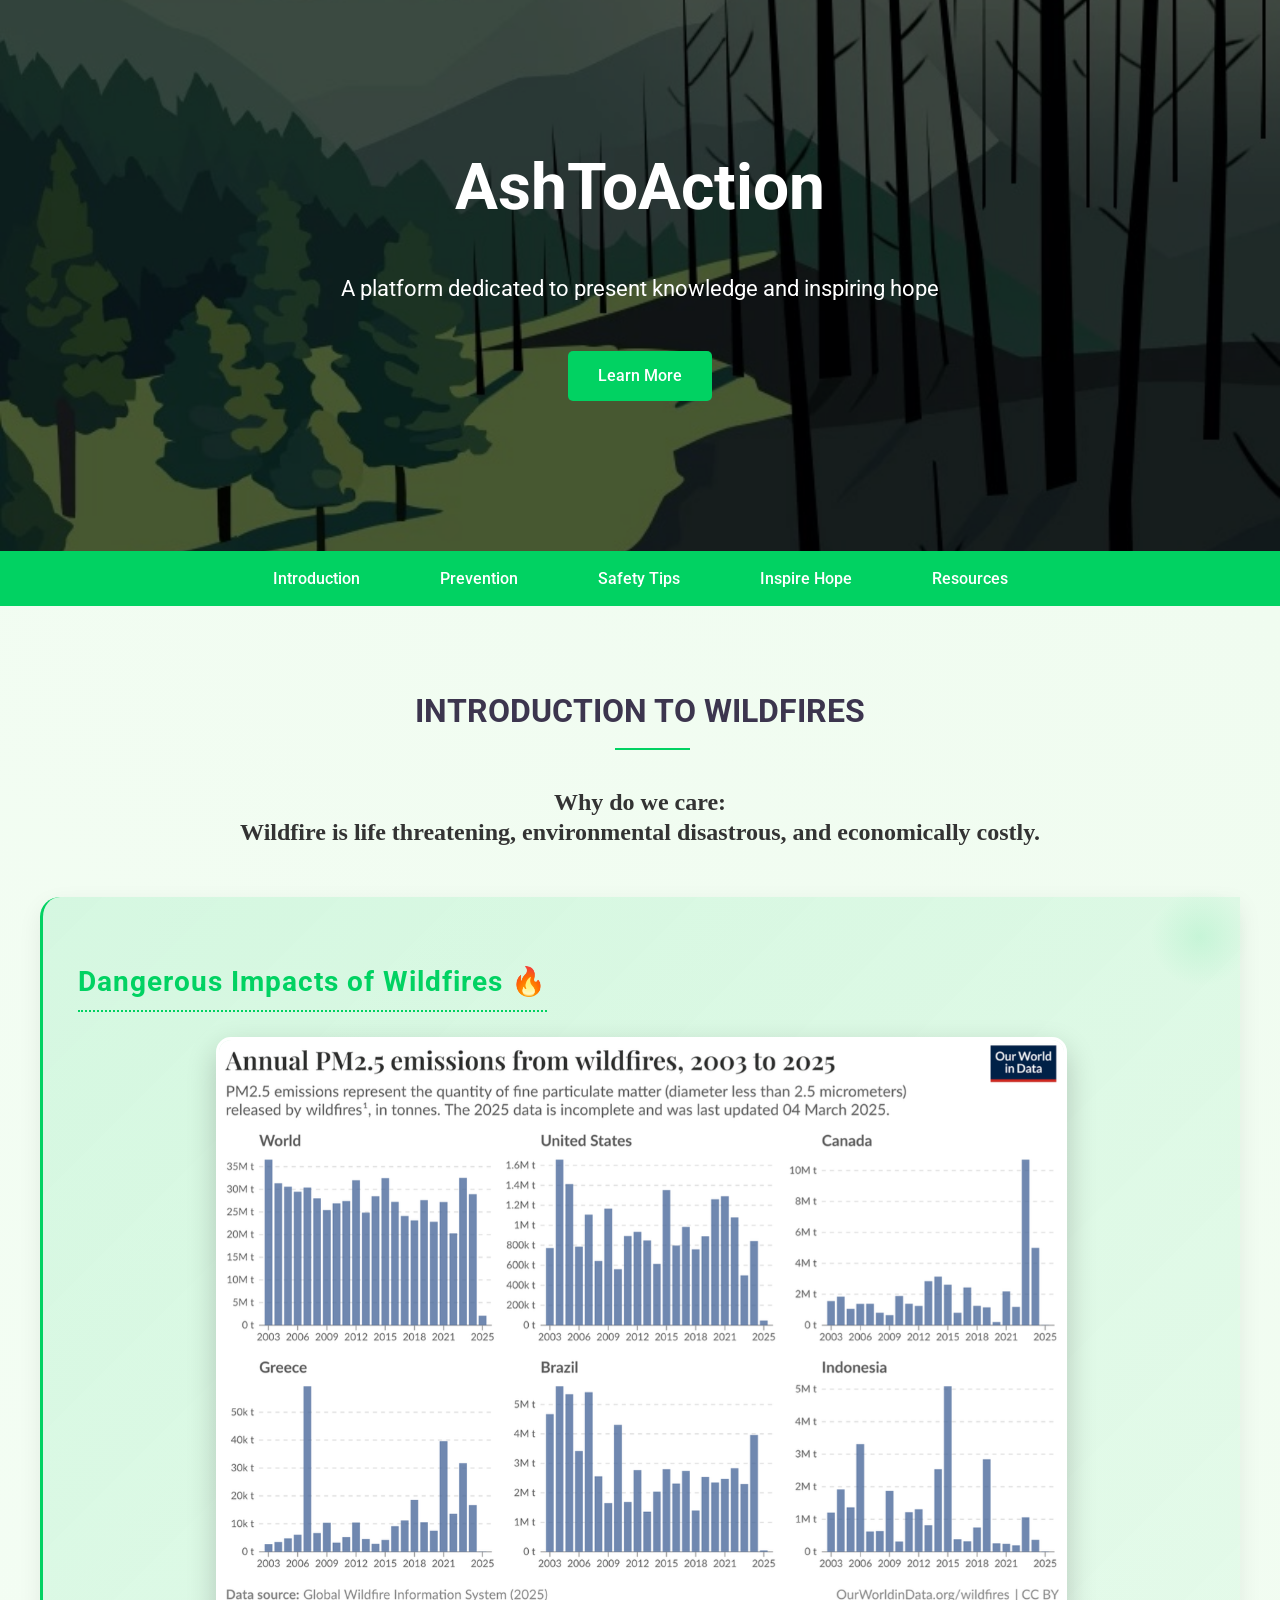
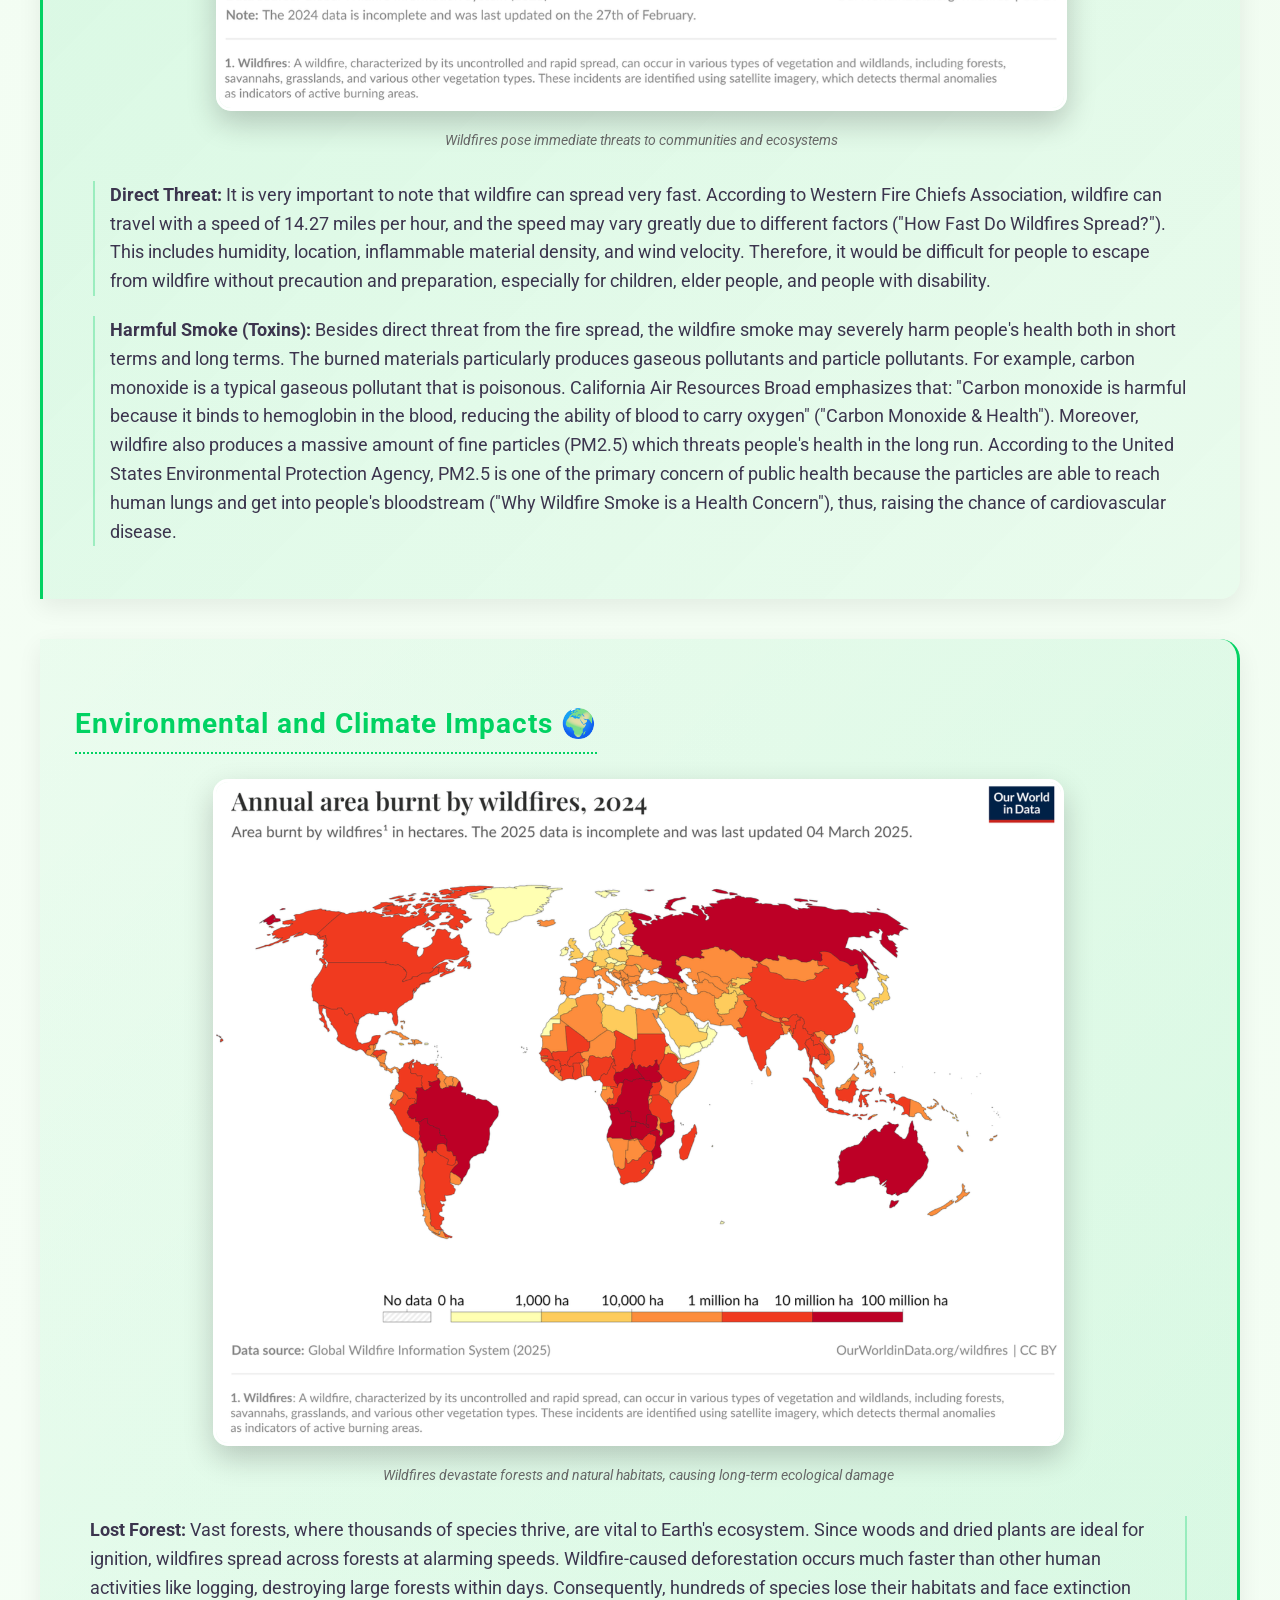
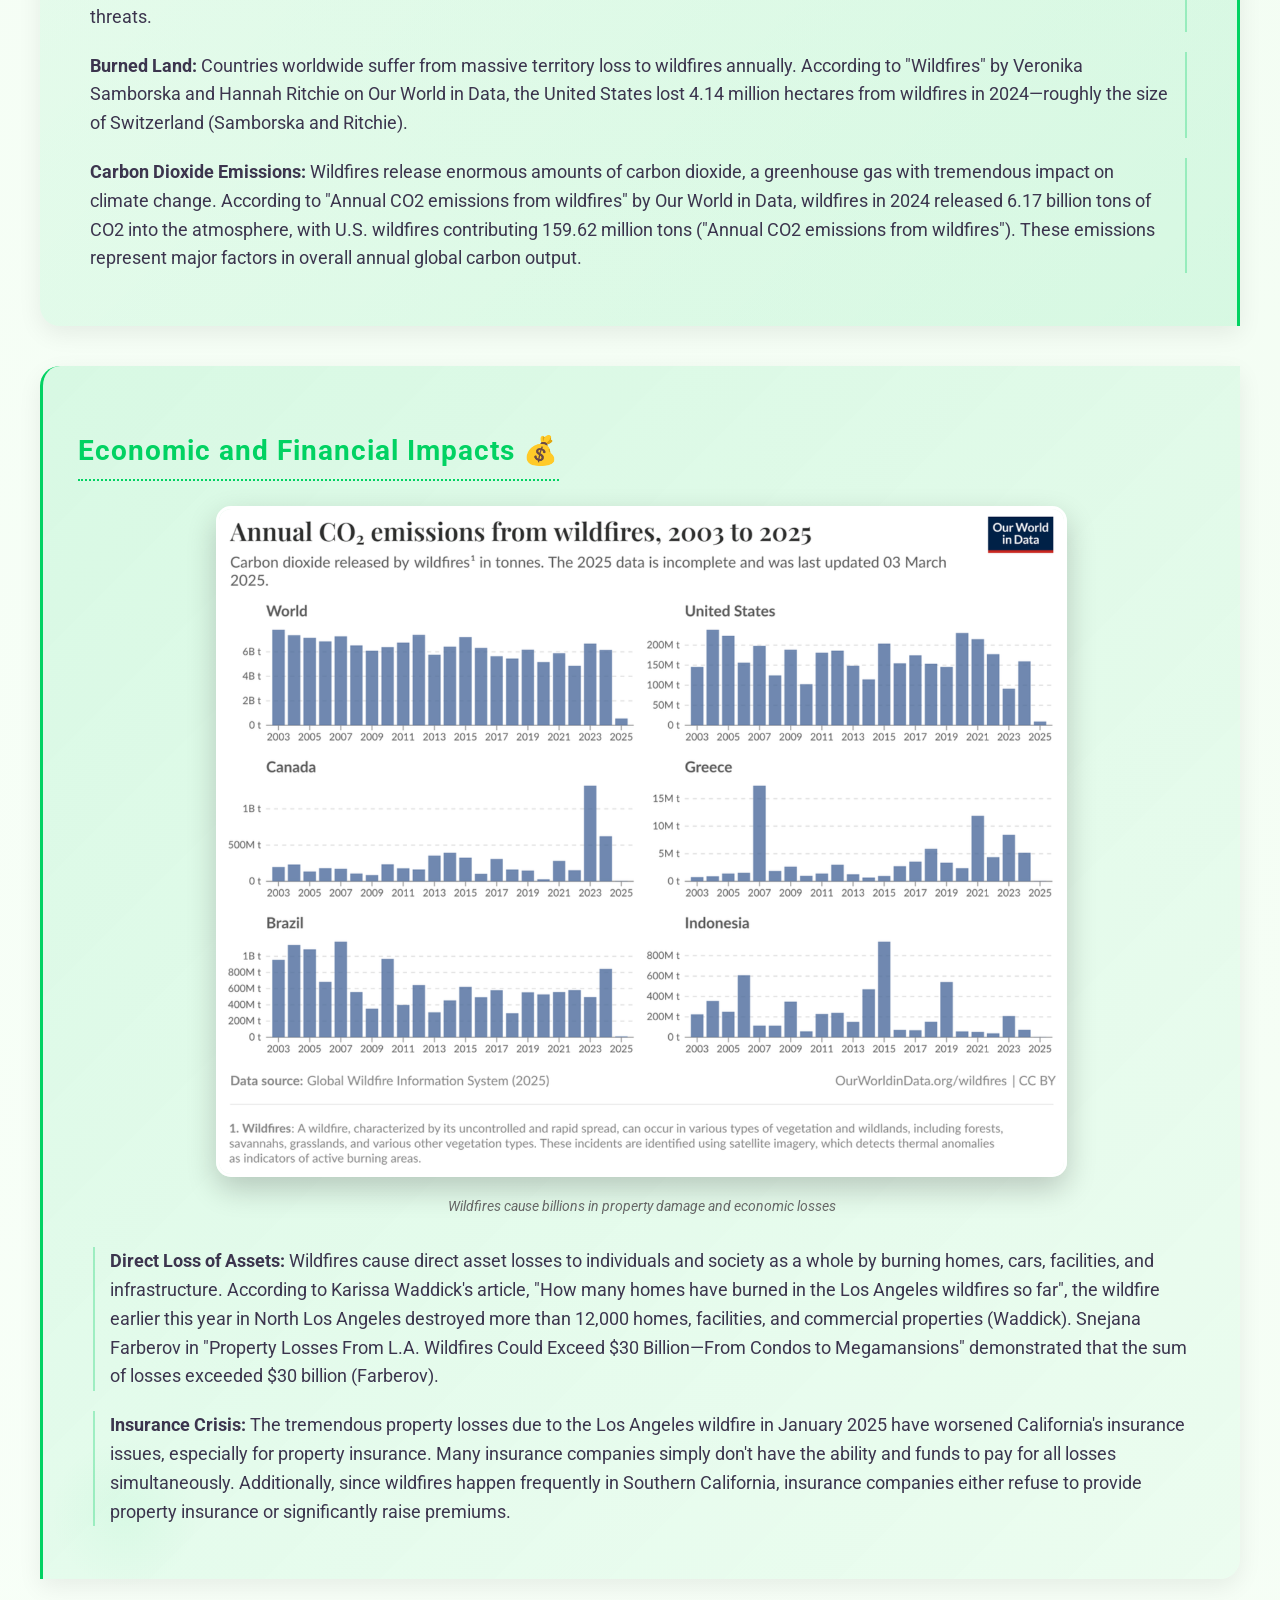
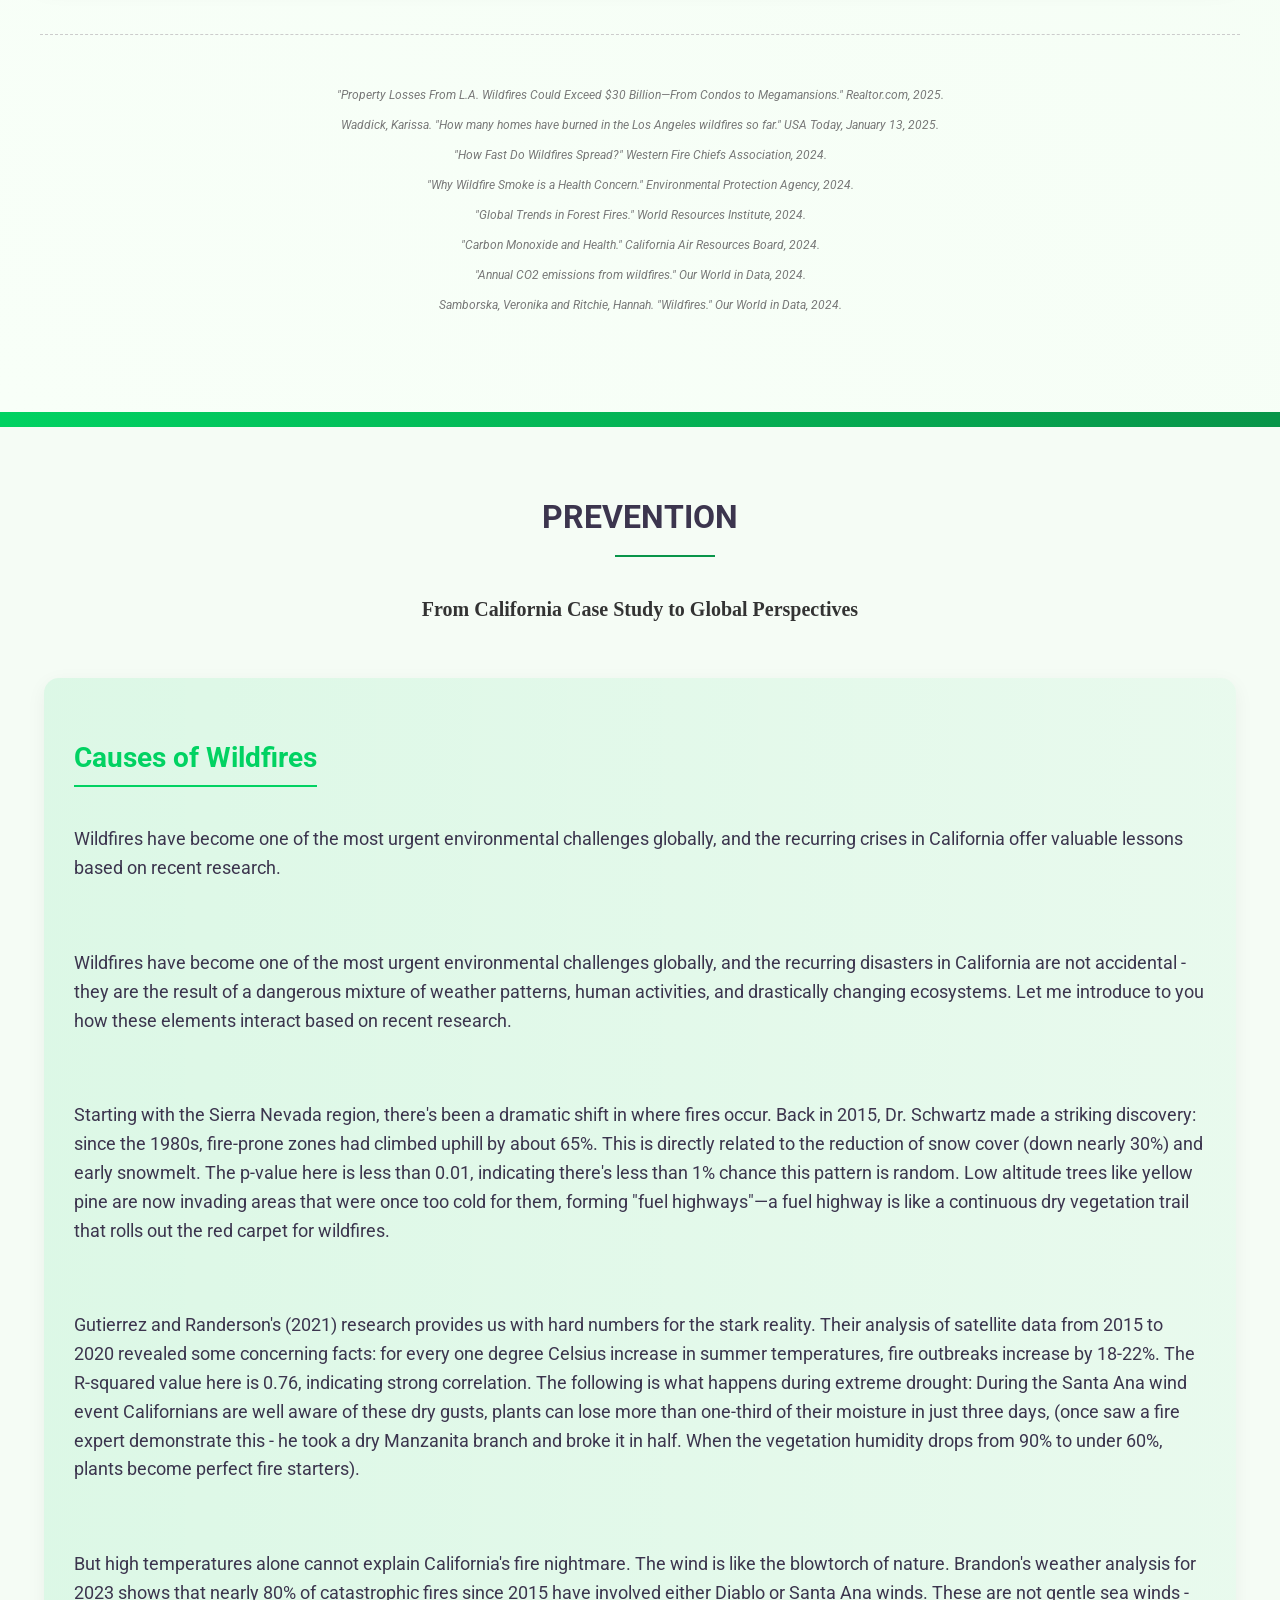
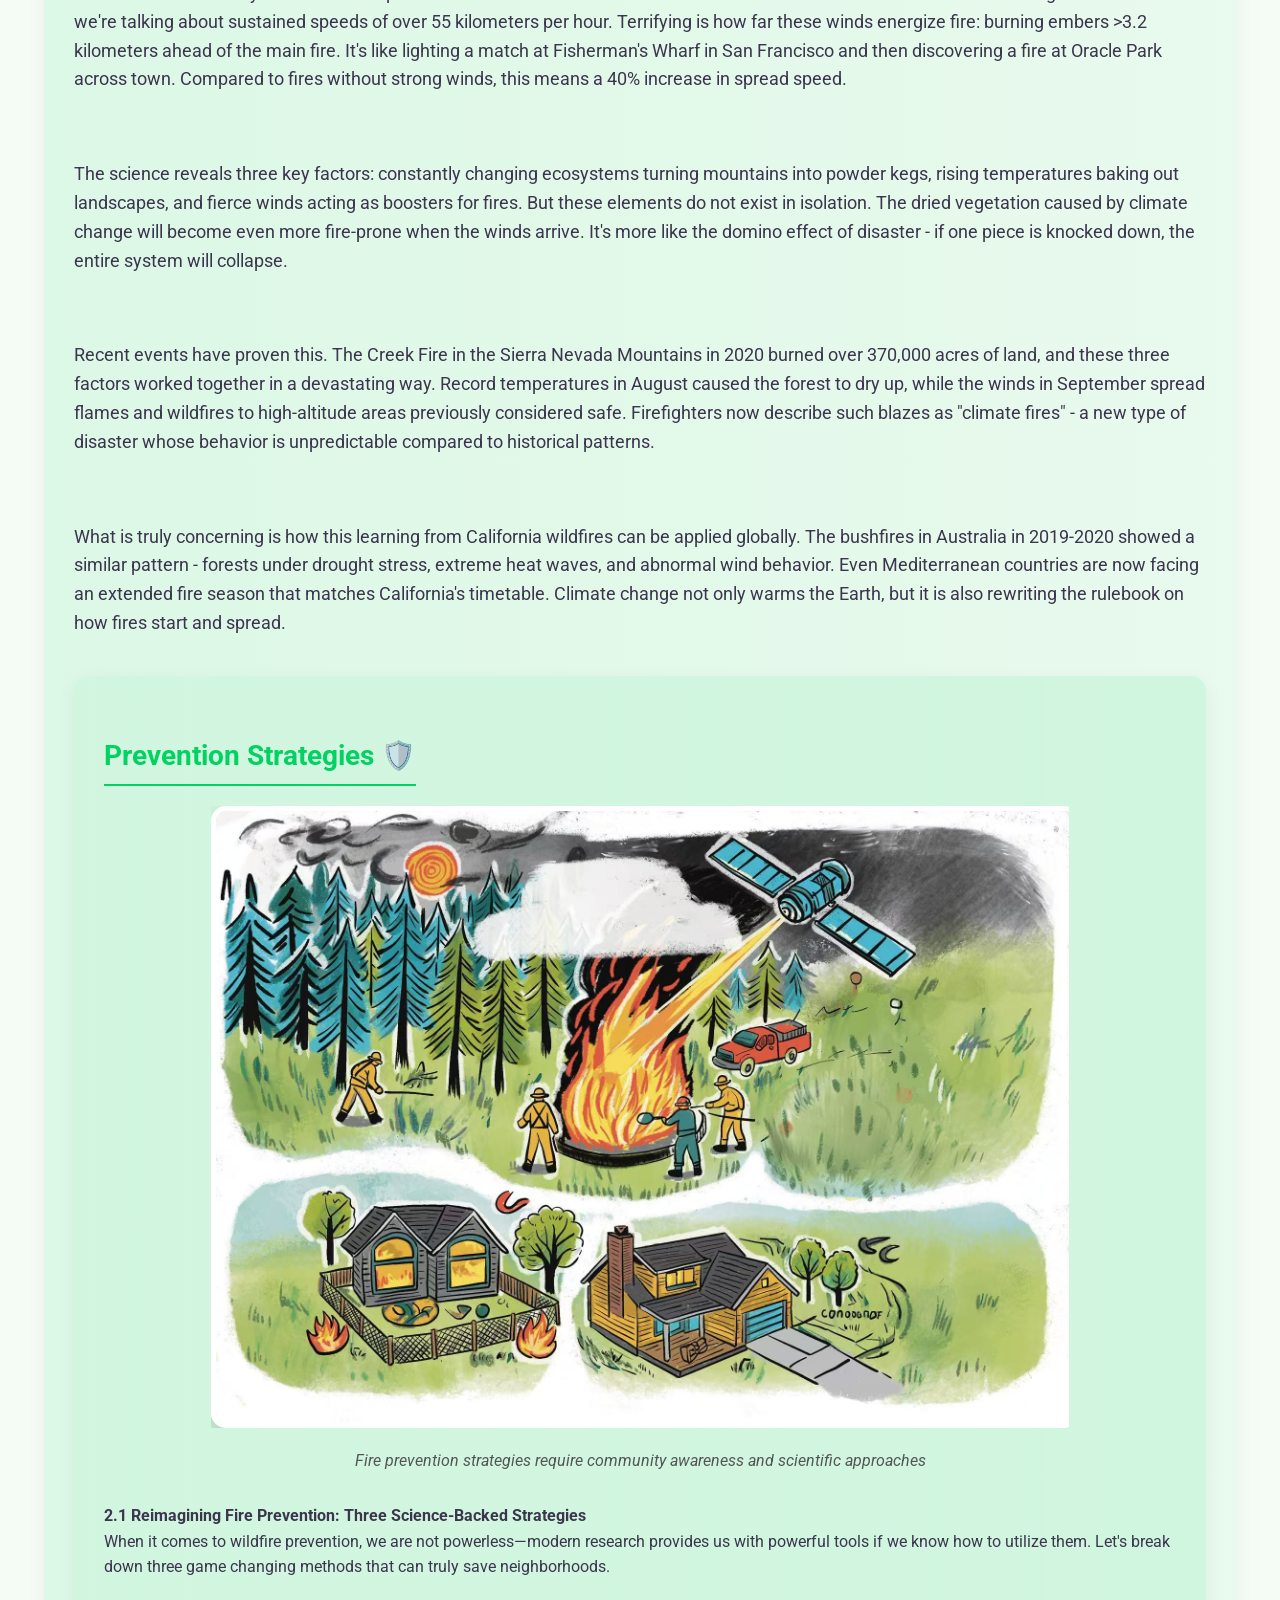
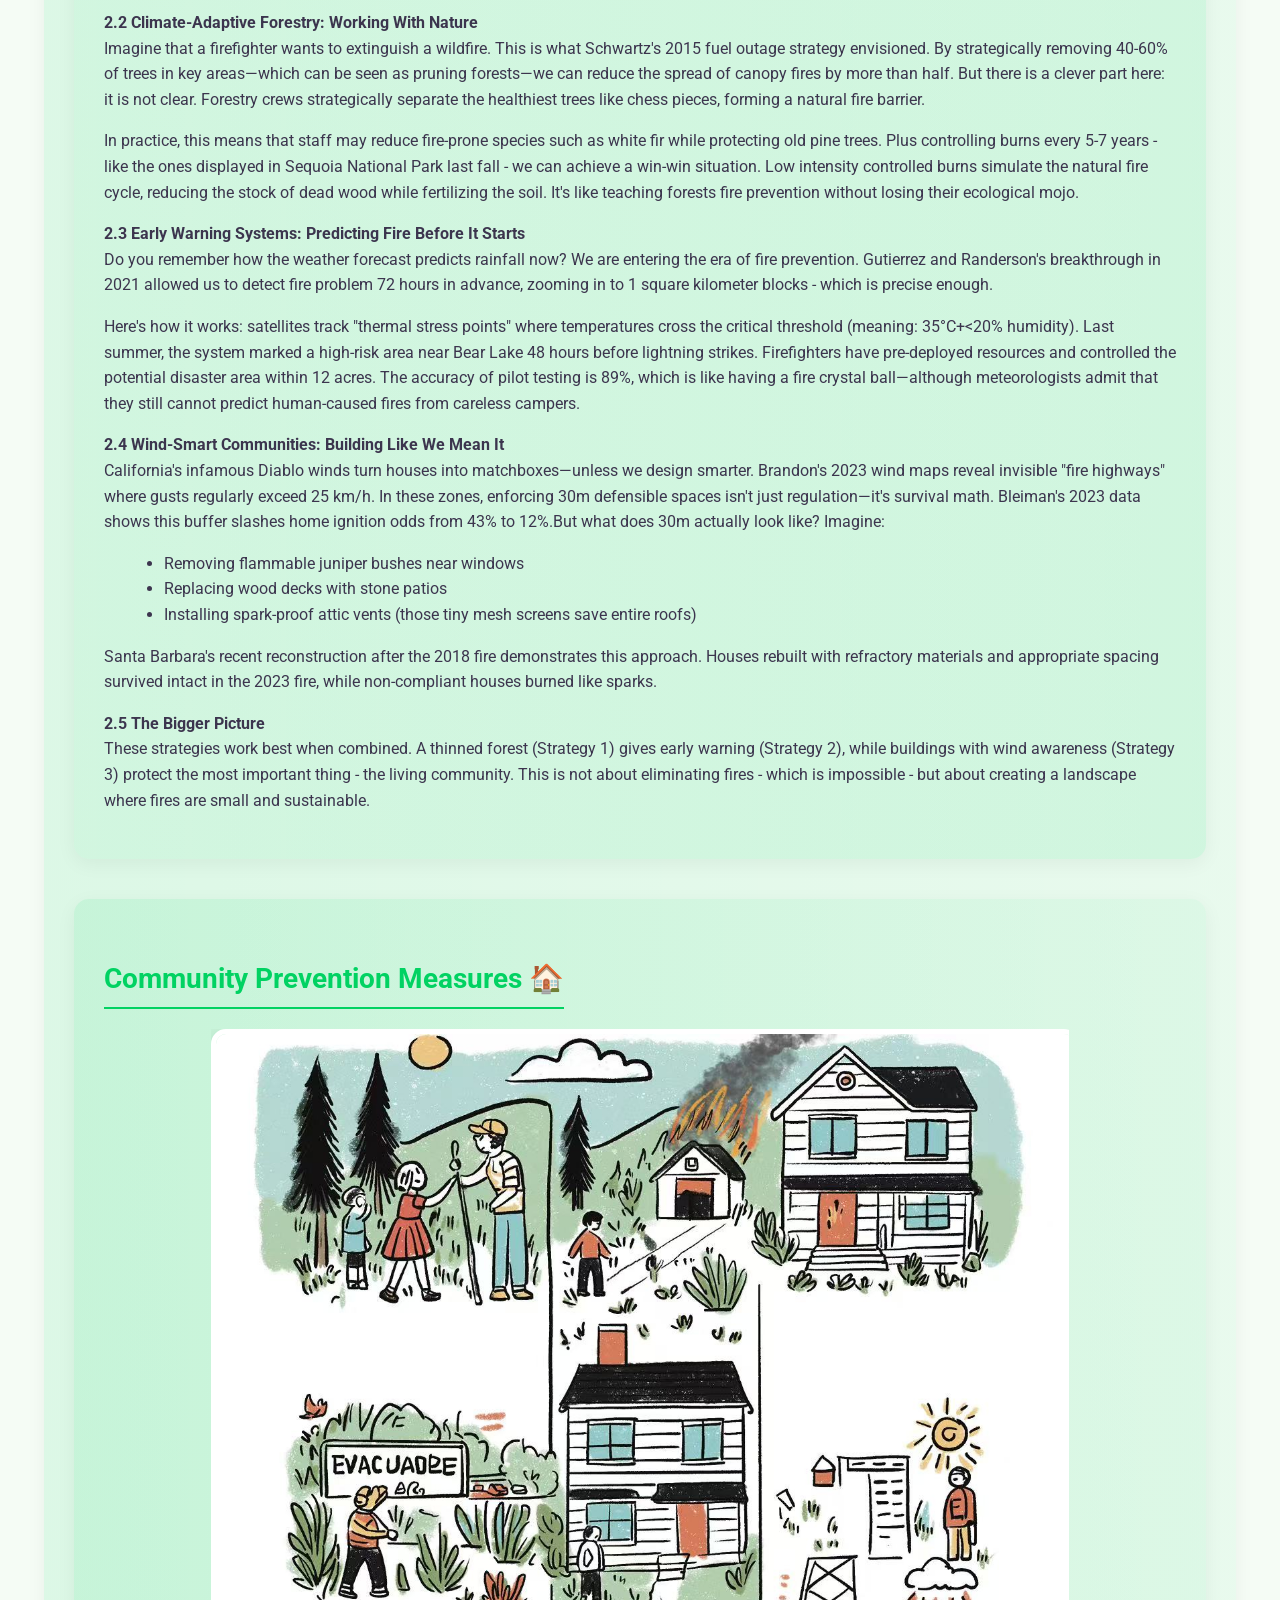
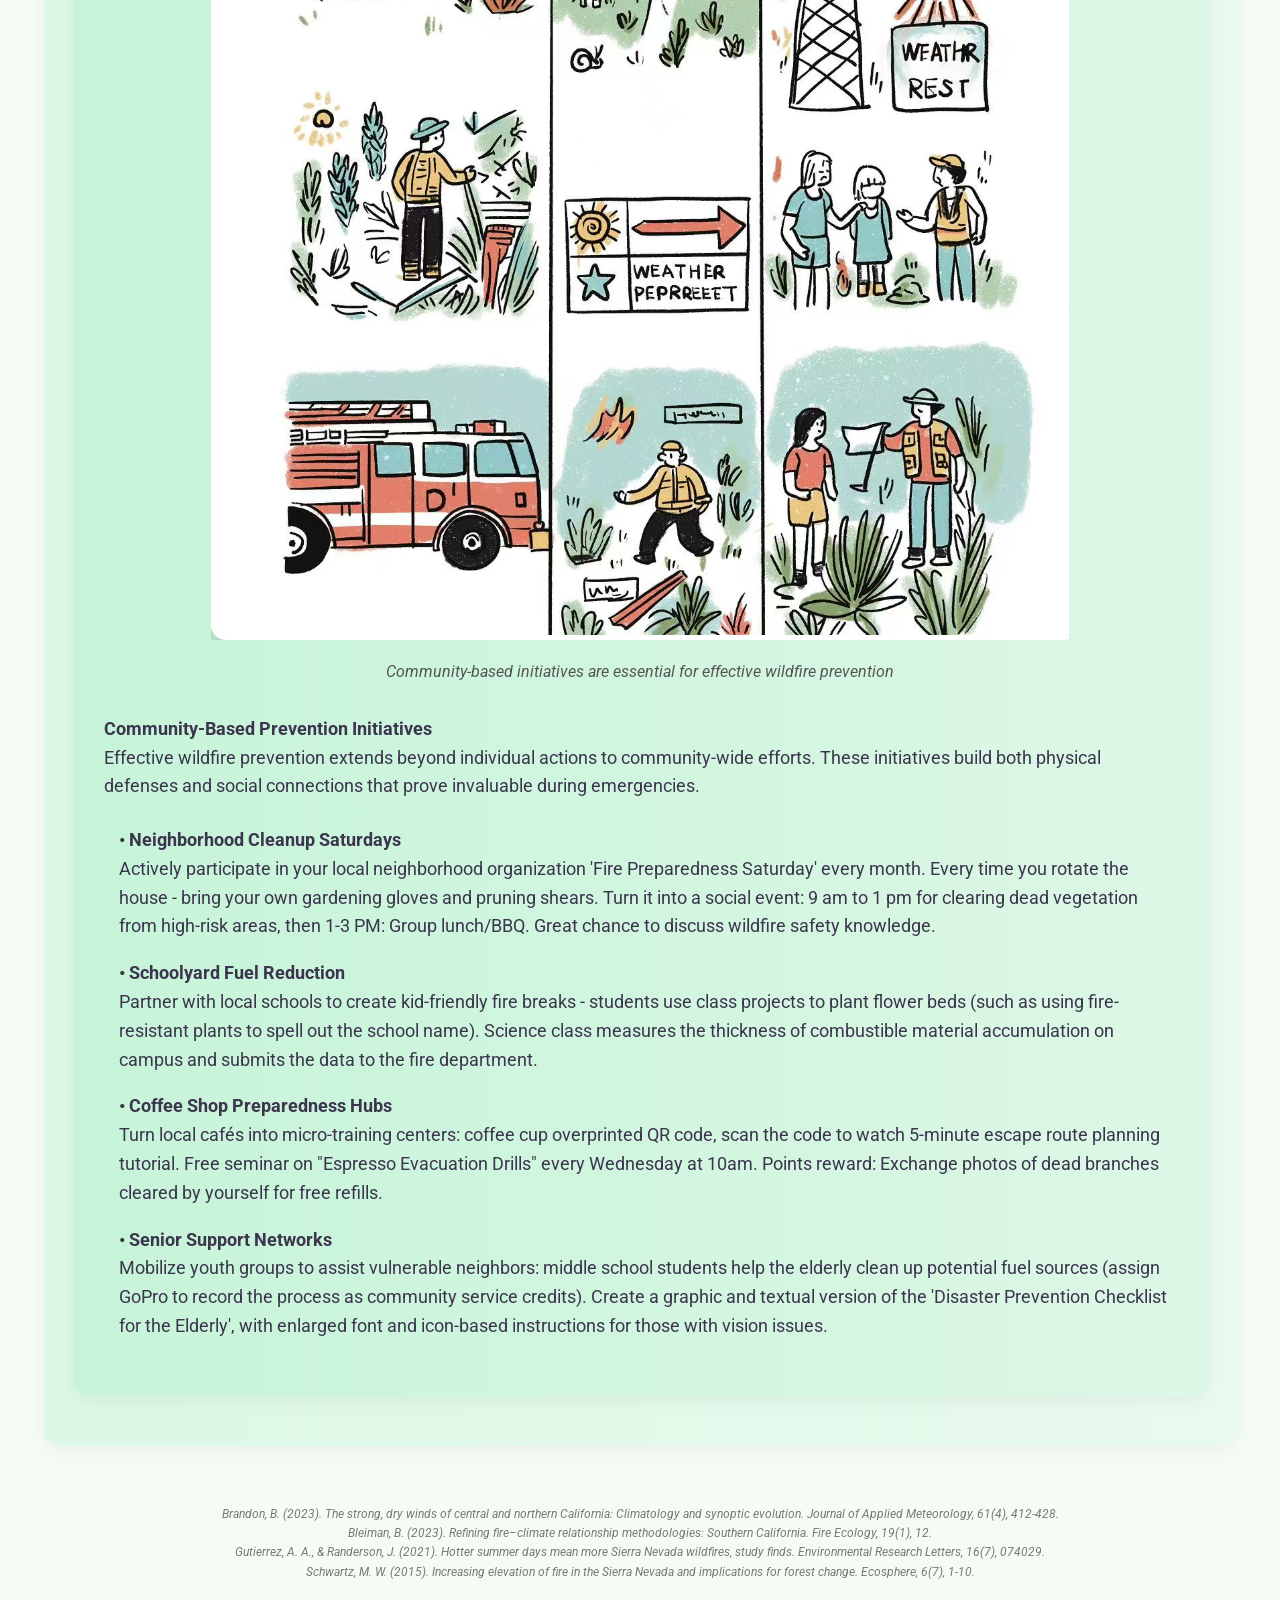
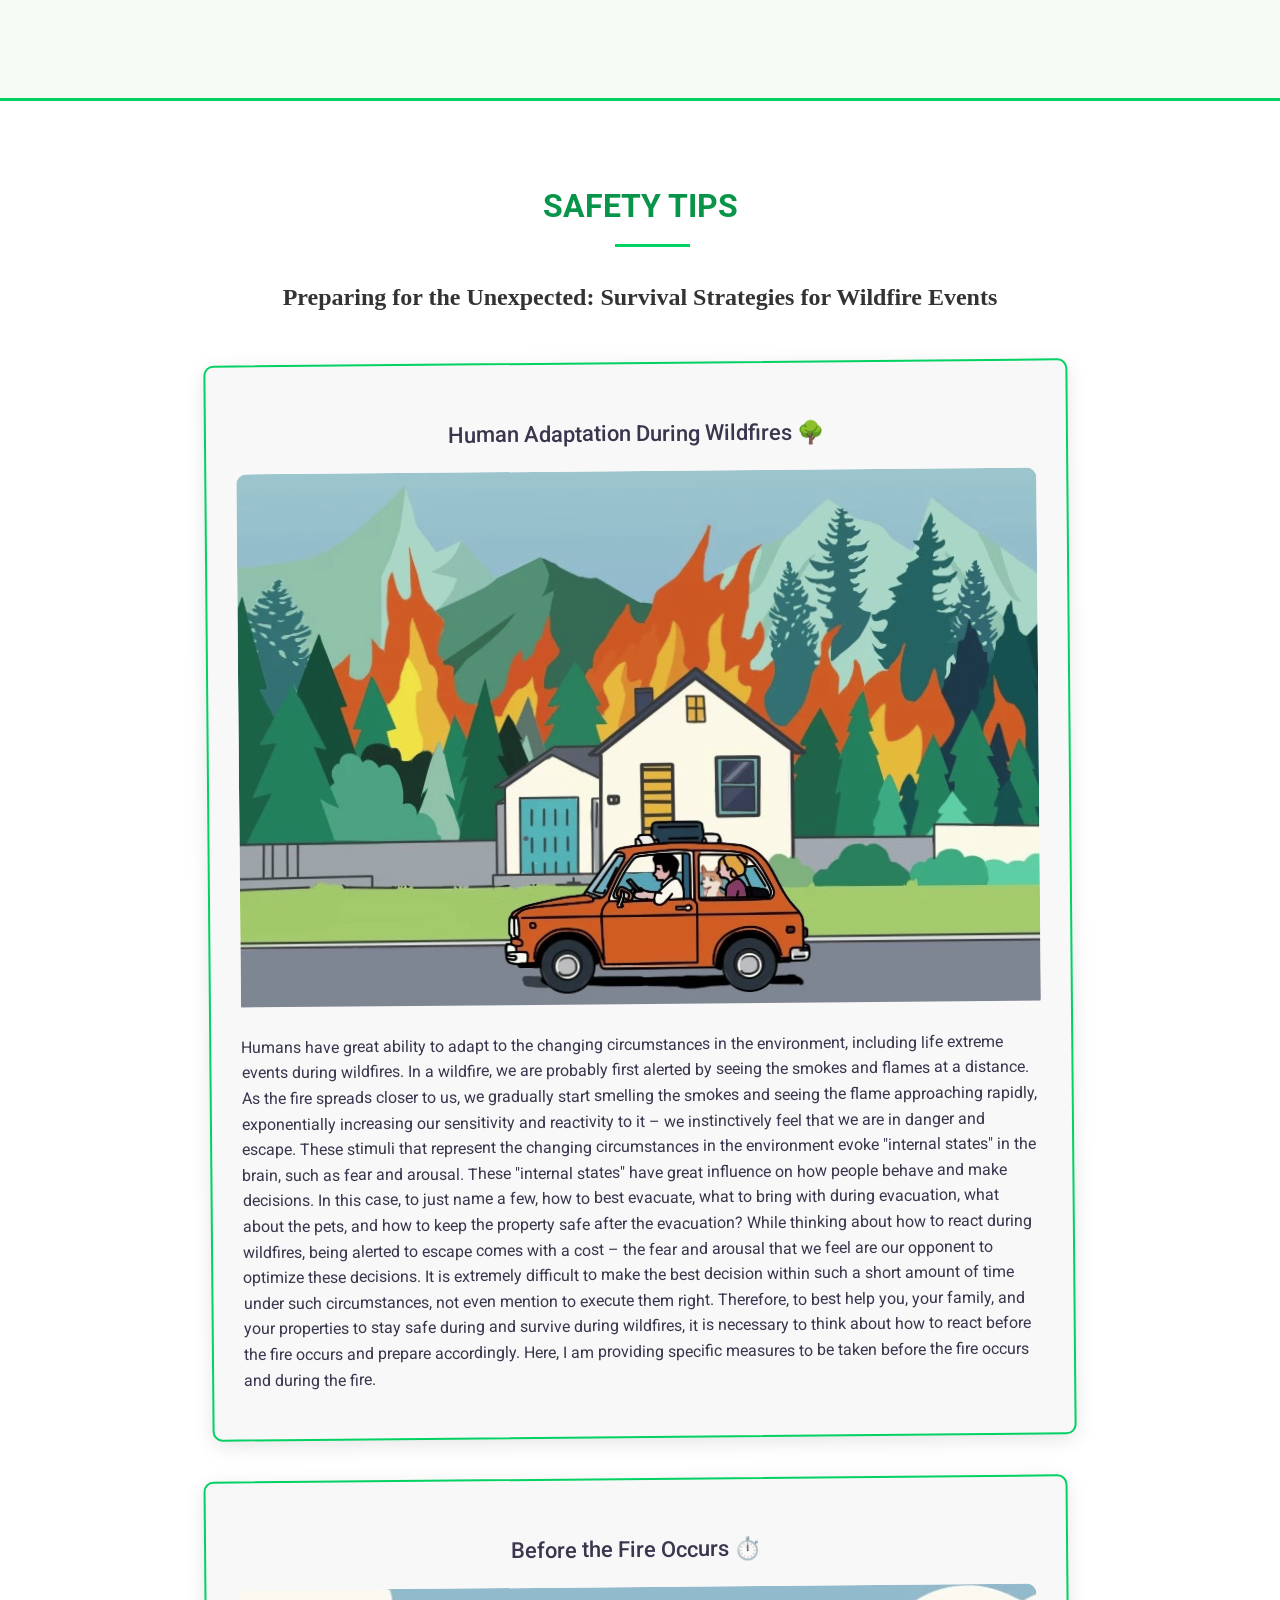
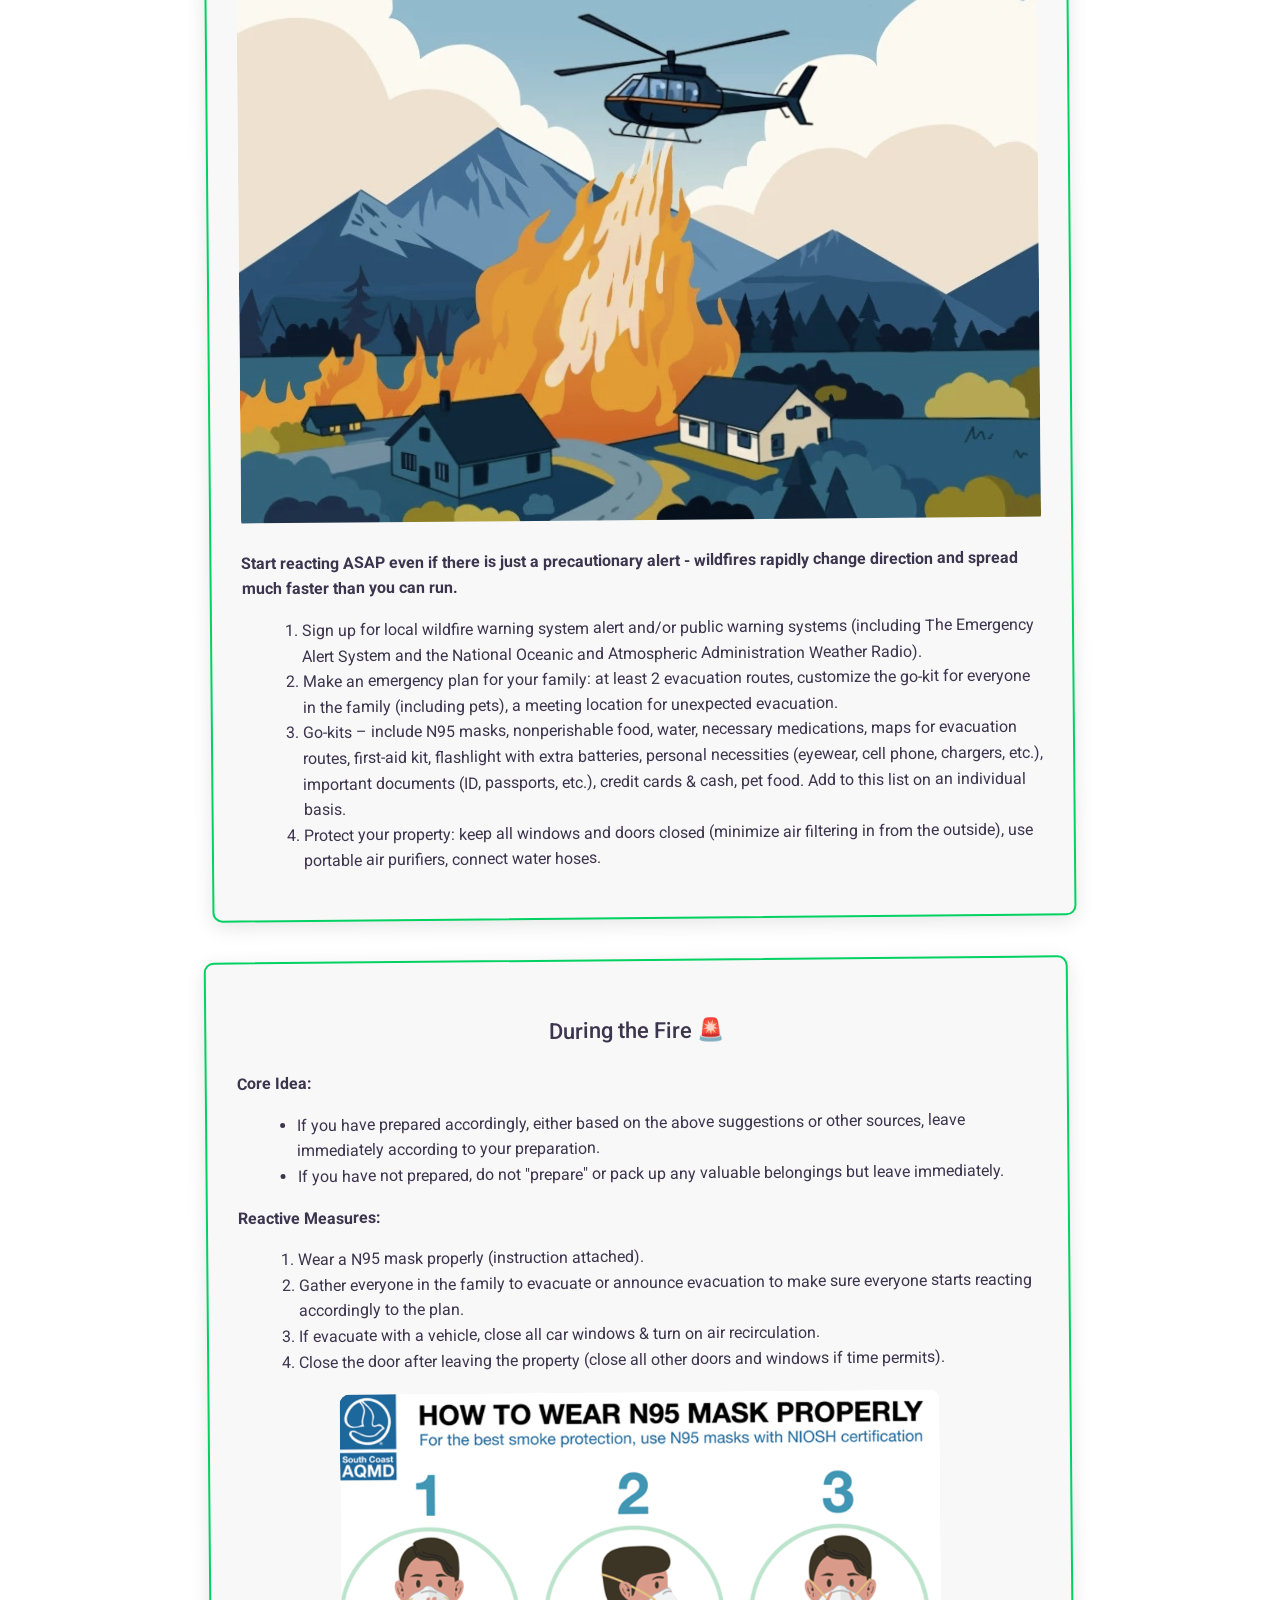
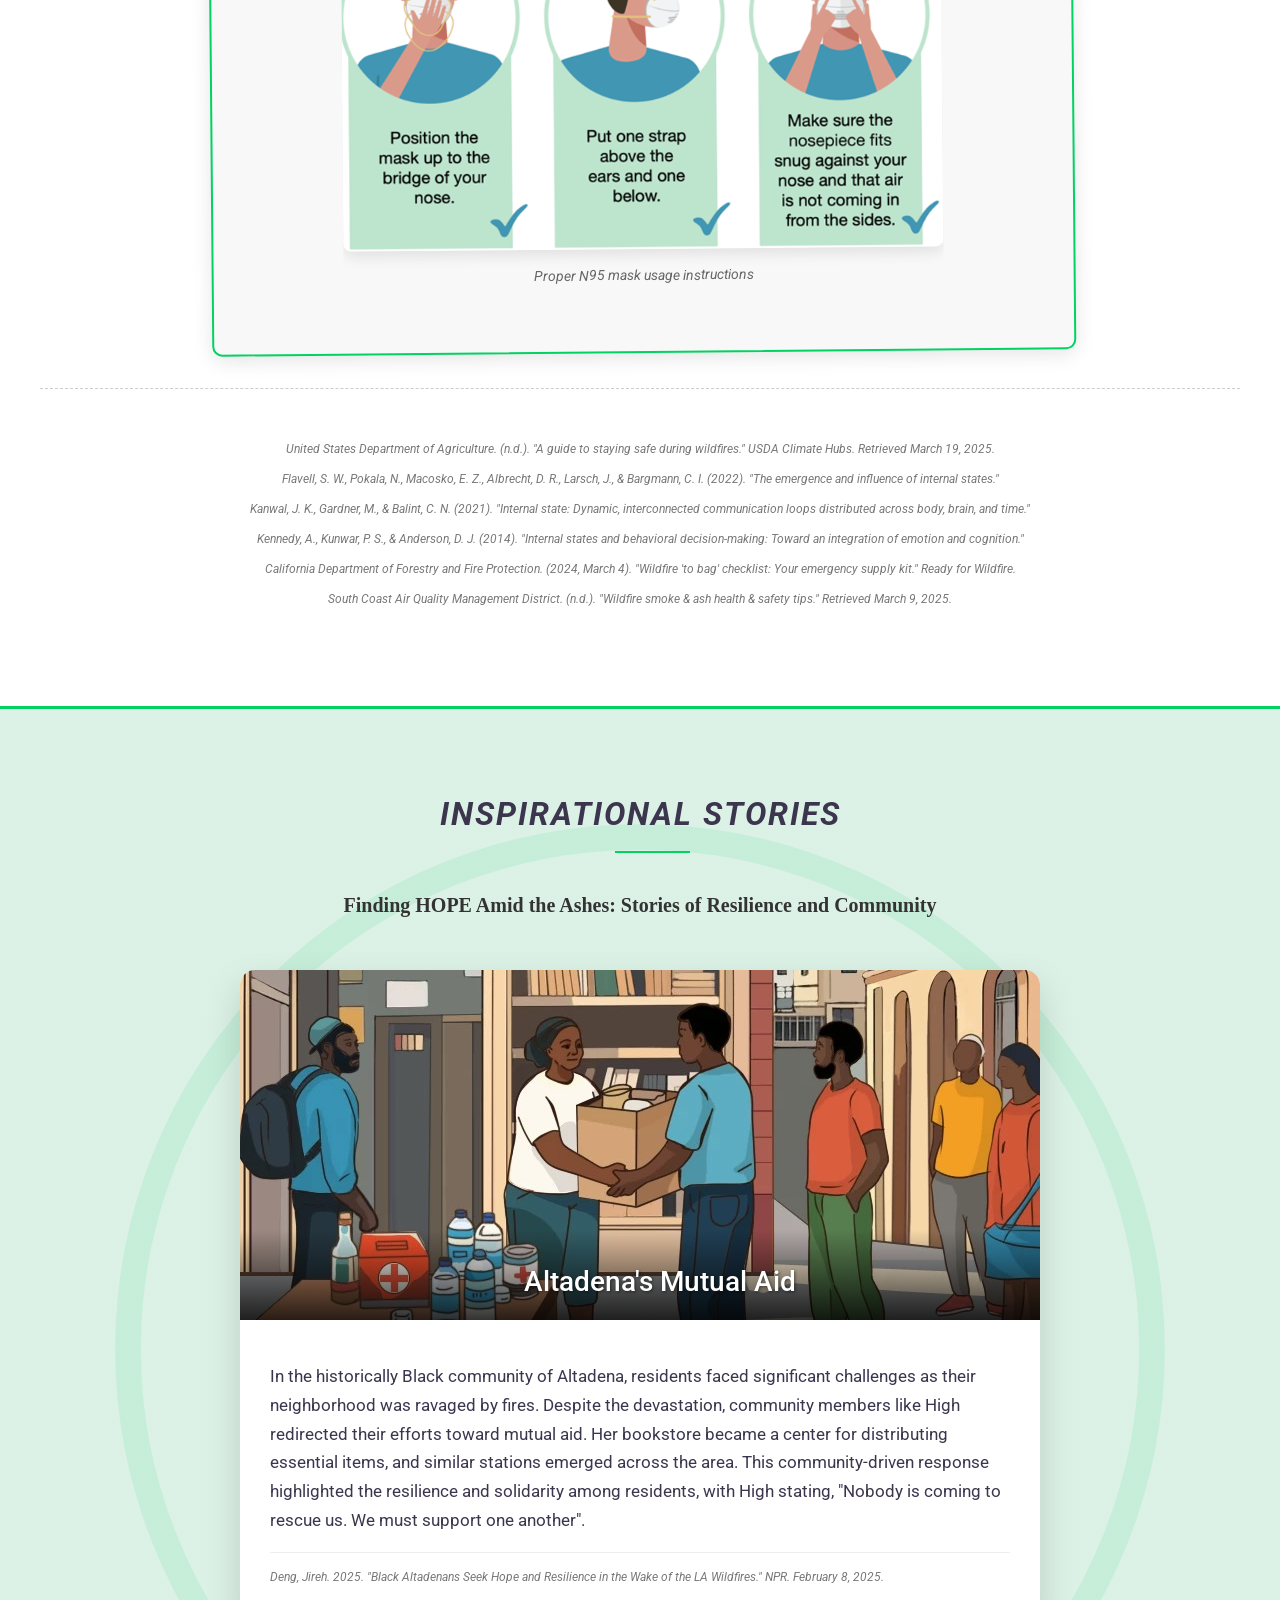
==== commit d23dd7c2: "pictures added" ====
--- a/index.html
+++ b/index.html
@@ -19,7 +19,7 @@
         
         /* Updated header styles based on provided CSS */
         header {
-            background-image: url("img/background.png");
+            background-image: url("img/background.jpg");
             background-size: cover;
             background-position: center;
             color: white;
@@ -396,48 +396,60 @@
                 <div style="background: linear-gradient(135deg, rgba(1, 210, 98, 0.12), rgba(1, 210, 98, 0.04)); padding: 35px; border-radius: 20px 0 20px 0; margin-bottom: 40px; box-shadow: 0 8px 25px rgba(0,0,0,0.07); border-left: 3px solid #01d262;">
                     <h3 style="color: #01d262; font-size: 28px; border-bottom: 2px dotted #01d262; display: inline-block; padding-bottom: 5px; margin-bottom: 25px; letter-spacing: 1px;">Dangerous Impacts of Wildfires 🔥</h3>
                     
-                    <div style="display: flex; flex-wrap: wrap; align-items: center; gap: 30px; margin-bottom: 25px;">
-                        <div style="flex: 1; min-width: 300px;">
-                            <img src="https://images.unsplash.com/photo-1597534458405-2b6f7ae3d3d7?ixlib=rb-4.0.3&auto=format&fit=crop&w=800&q=60" alt="Wildfire dangers" style="width: 100%; border-radius: 20px 0 20px 0; box-shadow: 0 5px 15px rgba(0,0,0,0.15); transform: rotate(-1deg);">
-                        </div>
-                        <div style="flex: 2; min-width: 300px;">
-                            <p style="font-size: 18px; line-height: 1.6; position: relative; padding-left: 15px;"><strong>Direct Threat:</strong> It is very important to note that wildfire can spread very fast. According to Western Fire Chiefs Association, wildfire can travel with a speed of 14.27 miles per hour, and the speed may vary greatly due to different factors ("How Fast Do Wildfires Spread?"). This includes humidity, location, inflammable material density, and wind velocity. Therefore, it would be difficult for people to escape from wildfire without precaution and preparation, especially for children, elder people, and people with disability.</p>
-                        </div>
-                    </div>
-                    
-                    <p style="font-size: 18px; line-height: 1.6; position: relative; padding-left: 15px; border-left: 2px solid rgba(1, 210, 98, 0.3);"><strong>Harmful Smoke (Toxins):</strong> Besides direct threat from the fire spread, the wildfire smoke may severely harm people's health both in short terms and long terms. The burned materials particularly produces gaseous pollutants and particle pollutants. For example, carbon monoxide is a typical gaseous pollutant that is poisonous. California Air Resources Broad emphasizes that: "Carbon monoxide is harmful because it binds to hemoglobin in the blood, reducing the ability of blood to carry oxygen" ("Carbon Monoxide & Health"). Moreover, wildfire also produces a massive amount of fine particles (PM2.5) which threats people's health in the long run. According to the United States Environmental Protection Agency, PM2.5 is one of the primary concern of public health because the particles are able to reach human lungs and get into people's bloodstream ("Why Wildfire Smoke is a Health Concern"), thus, raising the chance of cardiovascular disease.</p>
+                    <!-- Image container with clear styling -->
+                    <div style="margin-bottom: 30px; text-align: center;">
+                        <div style="display: inline-block; max-width: 75%; box-shadow: 0 12px 30px rgba(0,0,0,0.2); border-radius: 15px; overflow: hidden; border: 3px solid #fff;">
+                            <img src="img/intro pic 1.png" alt="Wildfire dangers" style="width: 100%; height: auto; display: block; vertical-align: middle;">
+                        </div>
+                        <p style="font-size: 14px; color: #666; margin-top: 10px; font-style: italic;">Wildfires pose immediate threats to communities and ecosystems</p>
+                    </div>
+                    
+                    <!-- Text content in a separate container -->
+                    <div style="padding: 0 15px;">
+                        <p style="font-size: 18px; line-height: 1.6; position: relative; padding-left: 15px; border-left: 2px solid rgba(1, 210, 98, 0.3);"><strong>Direct Threat:</strong> It is very important to note that wildfire can spread very fast. According to Western Fire Chiefs Association, wildfire can travel with a speed of 14.27 miles per hour, and the speed may vary greatly due to different factors ("How Fast Do Wildfires Spread?"). This includes humidity, location, inflammable material density, and wind velocity. Therefore, it would be difficult for people to escape from wildfire without precaution and preparation, especially for children, elder people, and people with disability.</p>
+                    
+                        <p style="font-size: 18px; line-height: 1.6; position: relative; padding-left: 15px; border-left: 2px solid rgba(1, 210, 98, 0.3); margin-top: 20px;"><strong>Harmful Smoke (Toxins):</strong> Besides direct threat from the fire spread, the wildfire smoke may severely harm people's health both in short terms and long terms. The burned materials particularly produces gaseous pollutants and particle pollutants. For example, carbon monoxide is a typical gaseous pollutant that is poisonous. California Air Resources Broad emphasizes that: "Carbon monoxide is harmful because it binds to hemoglobin in the blood, reducing the ability of blood to carry oxygen" ("Carbon Monoxide & Health"). Moreover, wildfire also produces a massive amount of fine particles (PM2.5) which threats people's health in the long run. According to the United States Environmental Protection Agency, PM2.5 is one of the primary concern of public health because the particles are able to reach human lungs and get into people's bloodstream ("Why Wildfire Smoke is a Health Concern"), thus, raising the chance of cardiovascular disease.</p>
+                    </div>
                 </div>
                 
                 <div style="background: linear-gradient(135deg, rgba(1, 210, 98, 0.04), rgba(1, 210, 98, 0.12)); padding: 35px; border-radius: 0 20px 0 20px; margin-bottom: 40px; box-shadow: 0 8px 25px rgba(0,0,0,0.07); border-right: 3px solid #01d262;">
-                    <h3 style="color: #01d262; font-size: 28px; border-bottom: 2px dotted #01d262; display: inline-block; padding-bottom: 5px; margin-bottom: 25px; letter-spacing: 1px; text-align: right; float: right;">Environmental and Climate Impacts 🌍</h3>
-                    
-                    <div style="clear: both; display: flex; flex-wrap: wrap; align-items: center; gap: 30px; margin-bottom: 25px;">
-                        <div style="flex: 2; min-width: 300px;">
-                            <p style="font-size: 18px; line-height: 1.6; position: relative; padding-right: 15px;"><strong>Lost Forest:</strong> Vast forests, where thousands of species thrive, are vital to Earth's ecosystem. Since woods and dried plants are ideal for ignition, wildfires spread across forests at alarming speeds. Wildfire-caused deforestation occurs much faster than other human activities like logging, destroying large forests within days. Consequently, hundreds of species lose their habitats and face extinction threats.</p>
-                        </div>
-                        <div style="flex: 1; min-width: 300px;">
-                            <img src="https://images.pexels.com/photos/1629781/pexels-photo-1629781.jpeg?auto=compress&cs=tinysrgb&w=800" alt="Burned forest landscape" style="width: 100%; border-radius: 0 20px 0 20px; box-shadow: 0 5px 15px rgba(0,0,0,0.15); transform: rotate(1deg);">
-                        </div>
-                    </div>
-                    
-                    <p style="font-size: 18px; line-height: 1.6; position: relative; padding-right: 15px; border-right: 2px solid rgba(1, 210, 98, 0.3);"><strong>Burned Land:</strong> Countries worldwide suffer from massive territory loss to wildfires annually. According to "Wildfires" by Veronika Samborska and Hannah Ritchie on Our World in Data, the United States lost 4.14 million hectares from wildfires in 2024—roughly the size of Switzerland (Samborska and Ritchie).</p>
-                    
-                    <p style="font-size: 18px; line-height: 1.6; position: relative; padding-right: 15px; border-right: 2px solid rgba(1, 210, 98, 0.3);"><strong>Carbon Dioxide Emissions:</strong> Wildfires release enormous amounts of carbon dioxide, a greenhouse gas with tremendous impact on climate change. According to "Annual CO2 emissions from wildfires" by Our World in Data, wildfires in 2024 released 6.17 billion tons of CO2 into the atmosphere, with U.S. wildfires contributing 159.62 million tons ("Annual CO2 emissions from wildfires"). These emissions represent major factors in overall annual global carbon output.</p>
+                    <h3 style="color: #01d262; font-size: 28px; border-bottom: 2px dotted #01d262; display: inline-block; padding-bottom: 5px; margin-bottom: 25px; letter-spacing: 1px;">Environmental and Climate Impacts 🌍</h3>
+                    
+                    <!-- Image container with clear styling -->
+                    <div style="margin-bottom: 30px; text-align: center;">
+                        <div style="display: inline-block; max-width: 75%; box-shadow: 0 12px 30px rgba(0,0,0,0.2); border-radius: 15px; overflow: hidden; border: 3px solid #fff;">
+                            <img src="img/intro pic 2.png" alt="Environmental impact of wildfires" style="width: 100%; height: auto; display: block; vertical-align: middle;">
+                        </div>
+                        <p style="font-size: 14px; color: #666; margin-top: 10px; font-style: italic;">Wildfires devastate forests and natural habitats, causing long-term ecological damage</p>
+                    </div>
+                    
+                    <!-- Text content in a separate container -->
+                    <div style="padding: 0 15px;">
+                        <p style="font-size: 18px; line-height: 1.6; position: relative; padding-right: 15px; border-right: 2px solid rgba(1, 210, 98, 0.3);"><strong>Lost Forest:</strong> Vast forests, where thousands of species thrive, are vital to Earth's ecosystem. Since woods and dried plants are ideal for ignition, wildfires spread across forests at alarming speeds. Wildfire-caused deforestation occurs much faster than other human activities like logging, destroying large forests within days. Consequently, hundreds of species lose their habitats and face extinction threats.</p>
+                        
+                        <p style="font-size: 18px; line-height: 1.6; position: relative; padding-right: 15px; border-right: 2px solid rgba(1, 210, 98, 0.3); margin-top: 20px;"><strong>Burned Land:</strong> Countries worldwide suffer from massive territory loss to wildfires annually. According to "Wildfires" by Veronika Samborska and Hannah Ritchie on Our World in Data, the United States lost 4.14 million hectares from wildfires in 2024—roughly the size of Switzerland (Samborska and Ritchie).</p>
+                        
+                        <p style="font-size: 18px; line-height: 1.6; position: relative; padding-right: 15px; border-right: 2px solid rgba(1, 210, 98, 0.3); margin-top: 20px;"><strong>Carbon Dioxide Emissions:</strong> Wildfires release enormous amounts of carbon dioxide, a greenhouse gas with tremendous impact on climate change. According to "Annual CO2 emissions from wildfires" by Our World in Data, wildfires in 2024 released 6.17 billion tons of CO2 into the atmosphere, with U.S. wildfires contributing 159.62 million tons ("Annual CO2 emissions from wildfires"). These emissions represent major factors in overall annual global carbon output.</p>
+                    </div>
                 </div>
                 
                 <div style="background: linear-gradient(135deg, rgba(1, 210, 98, 0.12), rgba(1, 210, 98, 0.04)); padding: 35px; border-radius: 20px 0 20px 0; margin-bottom: 20px; box-shadow: 0 8px 25px rgba(0,0,0,0.07); border-left: 3px solid #01d262;">
                     <h3 style="color: #01d262; font-size: 28px; border-bottom: 2px dotted #01d262; display: inline-block; padding-bottom: 5px; margin-bottom: 25px; letter-spacing: 1px;">Economic and Financial Impacts 💰</h3>
                     
-                    <div style="display: flex; flex-wrap: wrap; align-items: center; gap: 30px; margin-bottom: 25px;">
-                        <div style="flex: 1; min-width: 300px;">
-                            <img src="https://images.pexels.com/photos/4386466/pexels-photo-4386466.jpeg?auto=compress&cs=tinysrgb&w=800" alt="Burned homes and property damage" style="width: 100%; border-radius: 20px 0 20px 0; box-shadow: 0 5px 15px rgba(0,0,0,0.15); transform: rotate(-1deg);">
-                        </div>
-                        <div style="flex: 2; min-width: 300px;">
-                            <p style="font-size: 18px; line-height: 1.6; position: relative; padding-left: 15px;"><strong>Direct Loss of Assets:</strong> Wildfires cause direct asset losses to individuals and society as a whole by burning homes, cars, facilities, and infrastructure. According to Karissa Waddick's article, "How many homes have burned in the Los Angeles wildfires so far", the wildfire earlier this year in North Los Angeles destroyed more than 12,000 homes, facilities, and commercial properties (Waddick). Snejana Farberov in "Property Losses From L.A. Wildfires Could Exceed $30 Billion—From Condos to Megamansions" demonstrated that the sum of losses exceeded $30 billion (Farberov).</p>
-                        </div>
-                    </div>
-                    
-                    <p style="font-size: 18px; line-height: 1.6; position: relative; padding-left: 15px; border-left: 2px solid rgba(1, 210, 98, 0.3);"><strong>Insurance Crisis:</strong> The tremendous property losses due to the Los Angeles wildfire in January 2025 have worsened California's insurance issues, especially for property insurance. Many insurance companies simply don't have the ability and funds to pay for all losses simultaneously. Additionally, since wildfires happen frequently in Southern California, insurance companies either refuse to provide property insurance or significantly raise premiums.</p>
+                    <!-- Image container with clear styling -->
+                    <div style="margin-bottom: 30px; text-align: center;">
+                        <div style="display: inline-block; max-width: 75%; box-shadow: 0 12px 30px rgba(0,0,0,0.2); border-radius: 15px; overflow: hidden; border: 3px solid #fff;">
+                            <img src="img/intro pic 3.png" alt="Economic impact of wildfires" style="width: 100%; height: auto; display: block; vertical-align: middle;">
+                        </div>
+                        <p style="font-size: 14px; color: #666; margin-top: 10px; font-style: italic;">Wildfires cause billions in property damage and economic losses</p>
+                    </div>
+                    
+                    <!-- Text content in a separate container -->
+                    <div style="padding: 0 15px;">
+                        <p style="font-size: 18px; line-height: 1.6; position: relative; padding-left: 15px; border-left: 2px solid rgba(1, 210, 98, 0.3);"><strong>Direct Loss of Assets:</strong> Wildfires cause direct asset losses to individuals and society as a whole by burning homes, cars, facilities, and infrastructure. According to Karissa Waddick's article, "How many homes have burned in the Los Angeles wildfires so far", the wildfire earlier this year in North Los Angeles destroyed more than 12,000 homes, facilities, and commercial properties (Waddick). Snejana Farberov in "Property Losses From L.A. Wildfires Could Exceed $30 Billion—From Condos to Megamansions" demonstrated that the sum of losses exceeded $30 billion (Farberov).</p>
+                        
+                        <p style="font-size: 18px; line-height: 1.6; position: relative; padding-left: 15px; border-left: 2px solid rgba(1, 210, 98, 0.3); margin-top: 20px;"><strong>Insurance Crisis:</strong> The tremendous property losses due to the Los Angeles wildfire in January 2025 have worsened California's insurance issues, especially for property insurance. Many insurance companies simply don't have the ability and funds to pay for all losses simultaneously. Additionally, since wildfires happen frequently in Southern California, insurance companies either refuse to provide property insurance or significantly raise premiums.</p>
+                    </div>
                 </div>
             </div>
             
@@ -466,96 +478,104 @@
                     
                     <div style="display: flex; flex-wrap: wrap; align-items: center; gap: 30px; margin-bottom: 20px;">
                         <div style="flex: 1; min-width: 300px;">
-                            <img src="https://images.unsplash.com/photo-1501671996004-81d0e4e5c1b4?ixlib=rb-4.0.3&auto=format&fit=crop&w=800&q=60" alt="Forest management techniques" style="width: 100%; border-radius: 10px; box-shadow: 0 5px 15px rgba(0,0,0,0.1);">
-                        </div>
                         <div style="flex: 2; min-width: 300px;">
-                            <p style="font-size: 18px; line-height: 1.6;">Wildfires have become one of the most pressing environmental challenges globally, and California's recurring crises offer valuable lessons. Scientists now agree that these disasters don't happen by chance—they're the result of a dangerous cocktail combining weather patterns, human activities, and changing ecosystems.</p>
-                        </div>
-                    </div>
-                    
-                    <p style="font-size: 18px; line-height: 1.6;">Starting with the Sierra Nevada region, there's been a dramatic shift in where fires occur. Back in 2015, Dr. Schwartz made a striking discovery: fire-prone zones had climbed uphill by about 65% since the 1980s. This is directly linked to shrinking snowpacks (down nearly 30%) and earlier snowmelts. The p-value here is less than 0.01, meaning there's less than 1% chance this pattern is random. Lower-altitude trees like ponderosa pines are now invading areas that used to be too cold for them, creating "fuel highways"—continuous stretches of dry vegetation that roll out the red carpet for wildfires.</p>
-                    
-                    <p>Gutierrez and Randerson's 2021 study shows that every extra degree Celsius in summer temperatures pushes up fire outbreaks by 18-22%. The R-squared value here is 0.76, indicating a strong correlation. During Santa Ana wind events, plants can lose over a third of their moisture in just three days, with vegetation moisture dropping from 90% to under 60%, making plants perfect fire starters.</p>
-                    
-                    <p>Brandon's 2023 weather analysis shows that since 2015, nearly 8 out of 10 catastrophic fires involved either Diablo or Santa Ana winds—sustained speeds over 55 km/h. These winds can carry burning embers up to 3.2 kilometers ahead of the main fire, representing a 40% increase in spread speed compared to fires without strong winds.</p>
-                    
-                    <p>Three key factors emerge: shifting ecosystems turning mountains into tinderboxes, rising temperatures baking the landscape dry, and fierce winds acting as fire's turbocharger. These elements don't work in isolation—dry vegetation from climate change feeds into the wind problem, and earlier snowmelt extends the dry season.</p>
-                    
-                    <p>The 2020 Creek Fire in the Sierra Nevada—which burned over 370,000 acres—showcased all three factors. Record temperatures dried out the forest, September winds spread the flames, and the fire climbed into high-elevation areas previously considered safe. Firefighters describe such blazes as "climate fires"—a new breed of disaster that behaves unpredictably compared to historical patterns.</p>
-                    
-                    <p>These California-specific findings apply globally. Australia's 2019-2020 bushfires showed similar patterns, and Mediterranean countries now face extended fire seasons matching California's timeline. Climate change isn't just warming the planet—it's rewriting the rulebook on how fires start and spread.</p>
+                            <p style="font-size: 18px; line-height: 1.6;">Wildfires have become one of the most urgent environmental challenges globally, and the recurring crises in California offer valuable lessons based on recent research.</p>
+                        </div>
+                    </div>
+                    
+                    <p style="font-size: 18px; line-height: 1.6;">Wildfires have become one of the most urgent environmental challenges globally, and the recurring disasters in California are not accidental - they are the result of a dangerous mixture of weather patterns, human activities, and drastically changing ecosystems. Let me introduce to you how these elements interact based on recent research.</p>
+                    
+                    <p style="font-size: 18px; line-height: 1.6;">Starting with the Sierra Nevada region, there's been a dramatic shift in where fires occur. Back in 2015, Dr. Schwartz made a striking discovery: since the 1980s, fire-prone zones had climbed uphill by about 65%. This is directly related to the reduction of snow cover (down nearly 30%) and early snowmelt. The p-value here is less than 0.01, indicating there's less than 1% chance this pattern is random. Low altitude trees like yellow pine are now invading areas that were once too cold for them, forming "fuel highways"—a fuel highway is like a continuous dry vegetation trail that rolls out the red carpet for wildfires.</p>
+                    
+                    <p style="font-size: 18px; line-height: 1.6;">Gutierrez and Randerson's (2021) research provides us with hard numbers for the stark reality. Their analysis of satellite data from 2015 to 2020 revealed some concerning facts: for every one degree Celsius increase in summer temperatures, fire outbreaks increase by 18-22%. The R-squared value here is 0.76, indicating strong correlation. The following is what happens during extreme drought: During the Santa Ana wind event Californians are well aware of these dry gusts, plants can lose more than one-third of their moisture in just three days, (once saw a fire expert demonstrate this - he took a dry Manzanita branch and broke it in half. When the vegetation humidity drops from 90% to under 60%, plants become perfect fire starters).</p>
+                    
+                    <p style="font-size: 18px; line-height: 1.6;">But high temperatures alone cannot explain California's fire nightmare. The wind is like the blowtorch of nature. Brandon's weather analysis for 2023 shows that nearly 80% of catastrophic fires since 2015 have involved either Diablo or Santa Ana winds. These are not gentle sea winds - we're talking about sustained speeds of over 55 kilometers per hour. Terrifying is how far these winds energize fire: burning embers >3.2 kilometers ahead of the main fire. It's like lighting a match at Fisherman's Wharf in San Francisco and then discovering a fire at Oracle Park across town. Compared to fires without strong winds, this means a 40% increase in spread speed.</p>
+                    
+                    <p style="font-size: 18px; line-height: 1.6;">The science reveals three key factors: constantly changing ecosystems turning mountains into powder kegs, rising temperatures baking out landscapes, and fierce winds acting as boosters for fires. But these elements do not exist in isolation. The dried vegetation caused by climate change will become even more fire-prone when the winds arrive. It's more like the domino effect of disaster - if one piece is knocked down, the entire system will collapse.</p>
+                    
+                    <p style="font-size: 18px; line-height: 1.6;">Recent events have proven this. The Creek Fire in the Sierra Nevada Mountains in 2020 burned over 370,000 acres of land, and these three factors worked together in a devastating way. Record temperatures in August caused the forest to dry up, while the winds in September spread flames and wildfires to high-altitude areas previously considered safe. Firefighters now describe such blazes as "climate fires" - a new type of disaster whose behavior is unpredictable compared to historical patterns.</p>
+                    
+                    <p style="font-size: 18px; line-height: 1.6;">What is truly concerning is how this learning from California wildfires can be applied globally. The bushfires in Australia in 2019-2020 showed a similar pattern - forests under drought stress, extreme heat waves, and abnormal wind behavior. Even Mediterranean countries are now facing an extended fire season that matches California's timetable. Climate change not only warms the Earth, but it is also rewriting the rulebook on how fires start and spread.</p>
                 </div>
                 
                 <div style="background: linear-gradient(to right, rgba(1, 210, 98, 0.05), rgba(1, 210, 98, 0.1)); padding: 30px; border-radius: 15px; margin-bottom: 40px; box-shadow: 0 5px 20px rgba(0,0,0,0.05);">
                     <h3 style="color: #01d262; font-size: 28px; border-bottom: 2px solid #01d262; display: inline-block; padding-bottom: 5px; margin-bottom: 20px;">Prevention Strategies 🛡️</h3>
                     
-                    <div style="display: flex; flex-wrap: wrap; align-items: center; gap: 30px; margin-bottom: 20px;">
-                        <div style="flex: 2; min-width: 300px;">
-                            <p><strong>Reimagining Fire Prevention: Three Science-Backed Strategies</strong><br>
-                            When it comes to wildfire prevention, we're not helpless—modern research gives us powerful tools if we know how to use them. Let's break down three game-changing approaches that could literally save neighborhoods.</p>
-                        </div>
-                        <div style="flex: 1; min-width: 300px;">
-                            <img src="https://images.pexels.com/photos/1181280/pexels-photo-1181280.jpeg?auto=compress&cs=tinysrgb&w=800" alt="Public awareness campaigns" style="width: 100%; border-radius: 10px; box-shadow: 0 5px 15px rgba(0,0,0,0.1);">
-                        </div>
-                    </div>
-                    
-                    <p><strong>Climate-Adaptive Forestry: Working With Nature</strong><br>
-                    Picture this: a forest where firefighters actually want to fight fires. That's what Schwartz's 2015 fuel-break strategy creates. By strategically removing 40-60% of trees in critical areas—think of it as giving the forest a haircut—we can reduce crown fires' spread by over half (58% to be exact). But here's the clever part: it's not clear-cutting. Foresters leave the healthiest trees spaced like chess pieces, creating natural firebreaks.</p>
-                    
-                    <p>In practice, this means crews might thin out fire-prone species like white fir while protecting old-growth pines. Combine this with controlled burns every 5-7 years—like the ones I saw in Sequoia National Park last fall—and you get a double win. The low-intensity burns mimic natural fire cycles, reducing deadwood while fertilizing the soil. It's like teaching forests to be fire-resistant without losing their ecological mojo.</p>
-                    
-                    <p><strong>Early Warning Systems: Predicting Fire Before It Starts</strong><br>
-                    Remember how weather apps now predict rain down to the minute? We're entering that era for fire prevention. Gutierrez and Randerson's 2021 breakthrough lets us spot trouble 72 hours ahead, zoomed in to 1km² blocks—that's precise enough to warn individual hiking trails.</p>
-                    
-                    <p>Here's how it works: satellites track "thermal stress points" where temperatures cross critical thresholds (think: 35°C + <20% humidity). Last summer, this system flagged a high-risk zone near Big Bear Lake 48 hours before lightning struck. Fire crews prepositioned resources, containing what could've been a disaster to just 12 acres. With 89% accuracy in pilot tests, it's like having a fire crystal ball—though meteorologists admit they still can't predict human-caused fires from careless campers.</p>
-                    
-                    <p><strong>Wind-Smart Communities: Building Like We Mean It</strong><br>
-                    California's infamous Diablo winds turn houses into matchboxes—unless we design smarter. Brandon's 2023 wind maps reveal invisible "fire highways" where gusts regularly exceed 25 km/h. In these zones, enforcing 30m defensible spaces isn't just regulation—it's survival math. Bleiman's 2023 data shows this buffer slashes home ignition odds from 43% to 12%. But what does 30m actually look like? Imagine:</p>
+                    <!-- Enhanced image display for Prevention Strategies -->
+                    <div style="text-align: center; margin-bottom: 30px;">
+                        <div style="display: inline-block; max-width: 80%; position: relative; overflow: hidden;">
+                            <img src="img/prevention1.pic.jpg" alt="Public awareness campaigns" style="width: 100%; height: auto; display: block; border-radius: 15px; box-shadow: 0 12px 30px rgba(0,0,0,0.2); border: 5px solid white;">
+                        </div>
+                        <p style="font-size: 16px; color: #555; margin-top: 12px; font-style: italic;">Fire prevention strategies require community awareness and scientific approaches</p>
+                    </div>
+                    
+                    <div style="margin-bottom: 30px;">
+                        <p><strong>2.1 Reimagining Fire Prevention: Three Science-Backed Strategies</strong><br>
+                        When it comes to wildfire prevention, we are not powerless—modern research provides us with powerful tools if we know how to utilize them. Let's break down three game changing methods that can truly save neighborhoods.</p>
+                    </div>
+                    
+                    <p><strong>2.2 Climate-Adaptive Forestry: Working With Nature</strong><br>
+                    Imagine that a firefighter wants to extinguish a wildfire. This is what Schwartz's 2015 fuel outage strategy envisioned. By strategically removing 40-60% of trees in key areas—which can be seen as pruning forests—we can reduce the spread of canopy fires by more than half. But there is a clever part here: it is not clear. Forestry crews strategically separate the healthiest trees like chess pieces, forming a natural fire barrier.</p>
+                    
+                    <p>In practice, this means that staff may reduce fire-prone species such as white fir while protecting old pine trees. Plus controlling burns every 5-7 years - like the ones displayed in Sequoia National Park last fall - we can achieve a win-win situation. Low intensity controlled burns simulate the natural fire cycle, reducing the stock of dead wood while fertilizing the soil. It's like teaching forests fire prevention without losing their ecological mojo.</p>
+                    
+                    <p><strong>2.3 Early Warning Systems: Predicting Fire Before It Starts</strong><br>
+                    Do you remember how the weather forecast predicts rainfall now? We are entering the era of fire prevention. Gutierrez and Randerson's breakthrough in 2021 allowed us to detect fire problem 72 hours in advance, zooming in to 1 square kilometer blocks - which is precise enough.</p>
+                    
+                    <p>Here's how it works: satellites track "thermal stress points" where temperatures cross the critical threshold (meaning: 35°C+<20% humidity). Last summer, the system marked a high-risk area near Bear Lake 48 hours before lightning strikes. Firefighters have pre-deployed resources and controlled the potential disaster area within 12 acres. The accuracy of pilot testing is 89%, which is like having a fire crystal ball—although meteorologists admit that they still cannot predict human-caused fires from careless campers.</p>
+                    
+                    <p><strong>2.4 Wind-Smart Communities: Building Like We Mean It</strong><br>
+                    California's infamous Diablo winds turn houses into matchboxes—unless we design smarter. Brandon's 2023 wind maps reveal invisible "fire highways" where gusts regularly exceed 25 km/h. In these zones, enforcing 30m defensible spaces isn't just regulation—it's survival math. Bleiman's 2023 data shows this buffer slashes home ignition odds from 43% to 12%.But what does 30m actually look like? Imagine:</p>
                     <ul style="margin-left: 20px;">
                         <li>Removing flammable juniper bushes near windows</li>
                         <li>Replacing wood decks with stone patios</li>
                         <li>Installing spark-proof attic vents (those tiny mesh screens save entire roofs)</li>
                     </ul>
                     
-                    <p>Santa Barbara's recent rebuild after the 2018 Mudslide Fire showcases this approach. Homes rebuilt with fire-resistant materials and proper spacing survived 2023's wind-driven fires intact, while non-compliant properties burned like tinder.</p>
-                    
-                    <p><strong>The Bigger Picture</strong><br>
-                    These strategies work best when combined. A thinned forest (Strategy 1) gives early warnings (Strategy 2) time to matter, while wind-aware construction (Strategy 3) protects what matters most—our communities. It's not about eliminating fires entirely—that's impossible—but about creating landscapes where fires stay small and survivable.</p>
+                    <p>Santa Barbara's recent reconstruction after the 2018 fire demonstrates this approach. Houses rebuilt with refractory materials and appropriate spacing survived intact in the 2023 fire, while non-compliant houses burned like sparks.</p>
+                    
+                    <p><strong>2.5 The Bigger Picture</strong><br>
+                    These strategies work best when combined. A thinned forest (Strategy 1) gives early warning (Strategy 2), while buildings with wind awareness (Strategy 3) protect the most important thing - the living community. This is not about eliminating fires - which is impossible - but about creating a landscape where fires are small and sustainable.</p>
                 </div>
                 
                 <div style="background: linear-gradient(to right, rgba(1, 210, 98, 0.1), rgba(1, 210, 98, 0.05)); padding: 30px; border-radius: 15px; margin-bottom: 20px; box-shadow: 0 5px 20px rgba(0,0,0,0.05);">
                     <h3 style="color: #01d262; font-size: 28px; border-bottom: 2px solid #01d262; display: inline-block; padding-bottom: 5px; margin-bottom: 20px;">Community Prevention Measures 🏠</h3>
                     
-                    <div style="display: flex; flex-wrap: wrap; align-items: center; gap: 30px; margin-bottom: 20px;">
-                        <div style="flex: 1; min-width: 300px;">
-                            <img src="https://images.unsplash.com/photo-1589998059171-988d887df646?ixlib=rb-4.0.3&auto=format&fit=crop&w=800&q=60" alt="Community prevention efforts" style="width: 100%; border-radius: 10px; box-shadow: 0 5px 15px rgba(0,0,0,0.1);">
-                        </div>
-                        <div style="flex: 2; min-width: 300px;">
-                            <p><strong>Defensible Space Management</strong><br>
-                            Your home's first line of defense starts in the yard. California's Calfire Regulation 4291 isn't just bureaucracy—it's battle-tested wisdom. Clearing 30 meters around your house (about the length of a basketball court) breaks the fire's path. Last summer, my neighbor's oak tree went up like a torch, but because they'd removed dry brush upslope, the flames stopped 15 meters short of their deck.</p>
-                        </div>
-                    </div>
-                    
-                    <p>Swap wood mulch for gravel within 10 meters—those decorative cedar chips you love? They're basically fire starter kits. Better yet, plant fire-resistant succulents like ice plant or aloe vera. And don't forget tree limbs! Keeping branches 2.4 meters high (roughly doorframe height) prevents ground fires from "laddering up" to rooftops.</p>
-                    
-                    <p><strong>Fire Weather Preparedness</strong><br>
-                    Be smarter than the weather app. Red Flag Warnings kick in when humidity drops below 25% (think desert-dry) paired with winds over 40 km/h—equivalent to tropical storm gusts. I set phone alerts for these conditions through the WatchDuty app.</p>
-                    
-                    <p>Ember-resistant vents matter more than you think—those mesh screens (smaller than a pencil lead's thickness) block burning debris that caused 90% of home ignitions in the 2020 Glass Fire. Pack your "go-bag" like you're prepping for a camping trip: N95 masks (tested against smoke particles), digital document backups on a waterproof USB, and don't forget pet carriers. Update this kit every March when clocks spring forward.</p>
-                    
-                    <p><strong>Collective Action</strong><br>
-                    Wildfire prevention is team sport. Firewise USA communities (there's 1,500+ certified nationwide) get priority funding for fuel reduction—my neighborhood saved $8,000 on chipper rentals last year. Mark your calendar for fuel reduction days—we turn brush clearing into pizza parties every April and October.</p>
-                    
-                    <p>Push local councils to maintain evacuation routes. After the 2017 Tubbs Fire, Santa Rosa residents successfully lobbied to widen narrow lanes that trapped fleeing cars. Remember, that overgrown path you walk the dog on? It could save lives if cleared—rally 10 neighbors this weekend to tackle it together.</p>
+                    <!-- Enhanced image display for Community Prevention Measures -->
+                    <div style="text-align: center; margin-bottom: 30px;">
+                        <div style="display: inline-block; max-width: 80%; position: relative; overflow: hidden;">
+                            <img src="img/prevention2.pic.jpg" alt="Community prevention efforts" style="width: 100%; height: auto; display: block; border-radius: 15px; box-shadow: 0 12px 30px rgba(0,0,0,0.2); border: 5px solid white;">
+                        </div>
+                        <p style="font-size: 16px; color: #555; margin-top: 12px; font-style: italic;">Community-based initiatives are essential for effective wildfire prevention</p>
+                    </div>
+                    
+                    <div style="margin-bottom: 25px;">
+                        <p style="font-size: 18px; line-height: 1.6;"><strong>Community-Based Prevention Initiatives</strong><br>
+                        Effective wildfire prevention extends beyond individual actions to community-wide efforts. These initiatives build both physical defenses and social connections that prove invaluable during emergencies.</p>
+                    </div>
+                    
+                    <div style="margin-left: 15px; margin-bottom: 25px;">
+                        <p style="font-size: 18px; line-height: 1.6; margin-bottom: 10px;"><strong>• Neighborhood Cleanup Saturdays</strong><br>
+                        Actively participate in your local neighborhood organization 'Fire Preparedness Saturday' every month. Every time you rotate the house - bring your own gardening gloves and pruning shears. Turn it into a social event: 9 am to 1 pm for clearing dead vegetation from high-risk areas, then 1-3 PM: Group lunch/BBQ. Great chance to discuss wildfire safety knowledge.</p>
+                        
+                        <p style="font-size: 18px; line-height: 1.6; margin-bottom: 10px;"><strong>• Schoolyard Fuel Reduction</strong><br>
+                        Partner with local schools to create kid-friendly fire breaks - students use class projects to plant flower beds (such as using fire-resistant plants to spell out the school name). Science class measures the thickness of combustible material accumulation on campus and submits the data to the fire department.</p>
+                        
+                        <p style="font-size: 18px; line-height: 1.6; margin-bottom: 10px;"><strong>• Coffee Shop Preparedness Hubs</strong><br>
+                        Turn local cafés into micro-training centers: coffee cup overprinted QR code, scan the code to watch 5-minute escape route planning tutorial. Free seminar on "Espresso Evacuation Drills" every Wednesday at 10am. Points reward: Exchange photos of dead branches cleared by yourself for free refills.</p>
+                        
+                        <p style="font-size: 18px; line-height: 1.6; margin-bottom: 10px;"><strong>• Senior Support Networks</strong><br>
+                        Mobilize youth groups to assist vulnerable neighbors: middle school students help the elderly clean up potential fuel sources (assign GoPro to record the process as community service credits). Create a graphic and textual version of the 'Disaster Prevention Checklist for the Elderly', with enlarged font and icon-based instructions for those with vision issues.</p>
+                    </div>
                 </div>
             </div>
             
             <p style="font-size: 12px; color: #777; margin-top: 15px; font-style: italic; text-align: center; max-width: 1200px; margin-left: auto; margin-right: auto;">
                 <br>
-                Brandon, B. (2023). "The strong, dry winds of central and northern California: Climatology and synoptic evolution." Journal of Applied Meteorology, 61(4), 412-428.<br>
-                Bleiman, B. (2023). "Refining fire–climate relationship methodologies: Southern California." Fire Ecology, 19(1), 12.<br>
-                Gutierrez, A. A., & Randerson, J. (2021). "Hotter summer days mean more Sierra Nevada wildfires, study finds." Environmental Research Letters, 16(7), 074029.<br>
-                Schwartz, M. W. (2015). "Increasing elevation of fire in the Sierra Nevada and implications for forest change." Ecosphere, 6(7), 1-10.
+                Brandon, B. (2023). The strong, dry winds of central and northern California: Climatology and synoptic evolution. Journal of Applied Meteorology, 61(4), 412-428.<br>
+                Bleiman, B. (2023). Refining fire–climate relationship methodologies: Southern California. Fire Ecology, 19(1), 12.<br>
+                Gutierrez, A. A., & Randerson, J. (2021). Hotter summer days mean more Sierra Nevada wildfires, study finds. Environmental Research Letters, 16(7), 074029.<br>
+                Schwartz, M. W. (2015). Increasing elevation of fire in the Sierra Nevada and implications for forest change. Ecosphere, 6(7), 1-10.
             </p>
         </section>
 
@@ -568,7 +588,7 @@
                 <div class="card">
                     <h3>Human Adaptation During Wildfires 🌳</h3>
                     <div class="image-placeholder">
-                        <img src="https://images.pexels.com/photos/373393/pexels-photo-373393.jpeg?auto=compress&cs=tinysrgb&w=800" alt="Person responding to wildfire">
+                        <img src="img/car.jpg" alt="Person responding to wildfire">
                     </div>
                     <p>Humans have great ability to adapt to the changing circumstances in the environment, including life extreme events during wildfires. In a wildfire, we are probably first alerted by seeing the smokes and flames at a distance. As the fire spreads closer to us, we gradually start smelling the smokes and seeing the flame approaching rapidly, exponentially increasing our sensitivity and reactivity to it – we instinctively feel that we are in danger and escape. These stimuli that represent the changing circumstances in the environment evoke "internal states" in the brain, such as fear and arousal. These "internal states" have great influence on how people behave and make decisions. In this case, to just name a few, how to best evacuate, what to bring with during evacuation, what about the pets, and how to keep the property safe after the evacuation? While thinking about how to react during wildfires, being alerted to escape comes with a cost – the fear and arousal that we feel are our opponent to optimize these decisions. It is extremely difficult to make the best decision within such a short amount of time under such circumstances, not even mention to execute them right. Therefore, to best help you, your family, and your properties to stay safe during and survive during wildfires, it is necessary to think about how to react before the fire occurs and prepare accordingly. Here, I am providing specific measures to be taken before the fire occurs and during the fire.</p>
                 </div>
@@ -576,7 +596,7 @@
                 <div class="card">
                     <h3>Before the Fire Occurs ⏱️ </h3>
                     <div class="image-placeholder">
-                        <img src="https://images.unsplash.com/photo-1586816608225-0a3d2e26b5f5?ixlib=rb-4.0.3&auto=format&fit=crop&w=800&q=60" alt="Emergency preparation">
+                        <img src="img/helicopter.jpg" alt="Emergency preparation">
                     </div>
                     <p><strong>Start reacting ASAP even if there is just a precautionary alert - wildfires rapidly change direction and spread much faster than you can run.</strong></p>
                     <ol style="margin-left: 20px;">
@@ -589,9 +609,6 @@
 
                 <div class="card">
                     <h3>During the Fire 🚨 </h3>
-                    <div class="image-placeholder">
-                        <img src="https://images.pexels.com/photos/1629781/pexels-photo-1629781.jpeg?auto=compress&cs=tinysrgb&w=800" alt="Evacuation during wildfire">
-                    </div>
                     <p><strong>Core Idea:</strong></p>
                     <ul style="margin-left: 20px;">
                         <li>If you have prepared accordingly, either based on the above suggestions or other sources, leave immediately according to your preparation.</li>
@@ -604,21 +621,22 @@
                         <li>If evacuate with a vehicle, close all car windows & turn on air recirculation.</li>
                         <li>Close the door after leaving the property (close all other doors and windows if time permits).</li>
                     </ol>
+                    <div class="image-placeholder" style="max-width: 600px; margin: 20px auto; text-align: center;">
+                        <img src="img/prevention mask.png" alt="N95 mask proper usage instructions" style="width: 100%; height: auto; box-shadow: 0 5px 15px rgba(0,0,0,0.1); border-radius: 8px;">
+                        <p style="font-size: 14px; color: #666; margin-top: 8px; font-style: italic;">Proper N95 mask usage instructions</p>
+                    </div>
                 </div>
             </div>
             
-            <div style="max-width: 1200px; margin: 30px auto 0; padding: 20px; background-color: #f9f9f9; border-radius: 10px; border-left: 3px solid #01d262;">
-                <h3 style="color: #01d262; font-size: 22px; margin-bottom: 15px;">References</h3>
-                <ul style="list-style-type: none; padding-left: 0; margin: 0; font-size: 14px; color: #555; line-height: 1.6;">
-                    <li style="margin-bottom: 10px;">"A Guide to Staying Safe during Wildfires." <em>USDA Climate Hubs</em>, www.climatehubs.usda.gov/sites/default/files/A Guide to Staying Safe During Wildfires.pdf. Accessed 19 Mar. 2025.</li>
-                    <li style="margin-bottom: 10px;">Flavell, Steven W et al. "The emergence and influence of internal states." <em>Neuron</em> vol. 110,16 (2022): 2545-2570. doi:10.1016/j.neuron.2022.04.030</li>
-                    <li style="margin-bottom: 10px;">Kanwal, Jessleen K et al. "Internal State: Dynamic, Interconnected Communication Loops Distributed Across Body, Brain, and Time." <em>Integrative and comparative biology</em> vol. 61,3 (2021): 867-886. doi:10.1093/icb/icab101</li>
-                    <li style="margin-bottom: 10px;">Kennedy, Ann et al. "Internal States and Behavioral Decision-Making: Toward an Integration of Emotion and Cognition." <em>Cold Spring Harbor symposia on quantitative biology</em> vol. 79 (2014): 199-210. doi:10.1101/sqb.2014.79.024984</li>
-                    <li style="margin-bottom: 10px;">"Wildfire 'to Bag' Checklist: Your Emergency Supply Kit: Cal Fire." <em>Ready for Wildfire</em>, 4 Mar. 2024, www.readyforwildfire.org/prepare-for-wildfire/get-set/emergency-supply-kit/.</li>
-                    <li style="margin-bottom: 10px;">"Wildfire Smoke & Ash Health & Safety Tips." <em>Wildfire Health Information & Smoke Tips</em>, www.aqmd.gov/home/air-quality/wildfire-health-info-smoke-tips. Accessed 9 Mar. 2025.</li>
-                    <li style="margin-bottom: 10px;">"Wildfire Safety." <em>American Red Cross</em>, www.redcross.org/get-help/how-to-prepare-for-emergencies/types-of-emergencies/wildfire.html?cid=generic&med=cpc&source=google&scode=RSG00000E017&gclid=CjwBQzILETk8d1stXbP1WC5zIHhBaNYRFhv-BmUb0Gfkm5BdL Accessed 9 Mar. 2025.</li>
-                </ul>
-            </div>
+            <p style="font-size: 12px; color: #777; margin-top: 15px; font-style: italic; text-align: center; max-width: 1200px; margin-left: auto; margin-right: auto; border-top: 1px dashed #ccc; padding-top: 15px;">
+                <br>
+                United States Department of Agriculture. (n.d.). "A guide to staying safe during wildfires." USDA Climate Hubs. Retrieved March 19, 2025.<br>
+                Flavell, S. W., Pokala, N., Macosko, E. Z., Albrecht, D. R., Larsch, J., & Bargmann, C. I. (2022). "The emergence and influence of internal states."<br>
+                Kanwal, J. K., Gardner, M., & Balint, C. N. (2021). "Internal state: Dynamic, interconnected communication loops distributed across body, brain, and time."<br>
+                Kennedy, A., Kunwar, P. S., & Anderson, D. J. (2014). "Internal states and behavioral decision-making: Toward an integration of emotion and cognition."<br>
+                California Department of Forestry and Fire Protection. (2024, March 4). "Wildfire 'to bag' checklist: Your emergency supply kit." Ready for Wildfire.<br>
+                South Coast Air Quality Management District. (n.d.). "Wildfire smoke & ash health & safety tips." Retrieved March 9, 2025.
+            </p>
         </section>
 
         <section id="stories">
@@ -627,31 +645,55 @@
                 Finding HOPE Amid the Ashes: Stories of Resilience and Community
             </p>
             <div class="content">
-                <div class="card">
-                    <h3>Community Resilience in Altadena</h3>
-                    <div class="image-placeholder">
-                        <img src="https://images.unsplash.com/photo-1597534458405-2b6f7ae3d3d7?ixlib=rb-4.0.3&auto=format&fit=crop&w=800&q=60" alt="Altadena community support">
-                    </div>
-                    <p>In the historically Black community of Altadena, residents faced significant challenges as their neighborhood was ravaged by fires. Despite the devastation, community members like High redirected their efforts toward mutual aid. Her bookstore became a center for distributing essential items, and similar stations emerged across the area. This community-driven response highlighted the resilience and solidarity among residents, with High stating, "Nobody is coming to rescue us. We must support one another".</p>
-                    <p style="font-size: 12px; color: #777; margin-top: 15px; font-style: italic;">Deng, Jireh. 2025. "Black Altadenans Seek Hope and Resilience in the Wake of the LA Wildfires." NPR. February 8, 2025.</p>
-                </div>
-
-                <div class="card">
-                    <h3>Volunteers Bring Hope</h3>
-                    <div class="image-placeholder">
-                        <img src="https://images.pexels.com/photos/1181280/pexels-photo-1181280.jpeg?auto=compress&cs=tinysrgb&w=800" alt="Volunteers helping wildfire victims">
-                    </div>
-                    <p>Jaime and Debbie lost their home in the wildfires, but their story took a hopeful turn when they connected with Samaritan's Purse volunteers. These volunteers helped them find cherished family heirlooms, including a treasured blue topaz stone, despite the intense heat altering its color. This act of kindness brought joy and a sense of God's presence to the family, reminding them of what truly matters—family and community.</p>
-                    <p style="font-size: 12px; color: #777; margin-top: 15px; font-style: italic;">"Wildfire Victims in California Experience Hope." 2025. Samaritan's Purse. 2025.</p>
-                </div>
-
-                <div class="card">
-                    <h3>Saving the Horses </h3>
-                    <div class="image-placeholder">
-                        <img src="https://images.unsplash.com/photo-1589998059171-988d887df646?ixlib=rb-4.0.3&auto=format&fit=crop&w=800&q=60" alt="Rescued horses from wildfire">
-                    </div>
-                    <p>During the January 2025 Eaton Fire in Altadena, the Los Angeles Equestrian Center in Burbank became a haven for displaced livestock. The Telleria-Ruiz family transported nearly 30 therapy horses to the center, while Sharon Lewis and Alex Chasen evacuated 54 horses from threatened areas, including those from a riding school whose stables were destroyed. Their heroic efforts underscored the broader impact of wildfires on both humans and animals, demonstrating the community's commitment to protecting all lives during crisis.</p>
-                    <p style="font-size: 12px; color: #777; margin-top: 15px; font-style: italic;">Quintero, Jose. 2025. "California Wildfire Evacuees Share Wrenching Stories of Heartbreak, Hope." Victorville Daily Press. January 10, 2025.</p>
+                <!-- First Story Card with Enhanced Image Layout -->
+                <div class="card" style="padding: 0; overflow: hidden; border-radius: 15px; box-shadow: 0 15px 35px rgba(0,0,0,0.15);">
+                    <!-- Full-width image container -->
+                    <div style="width: 100%; height: 350px; overflow: hidden; position: relative;">
+                        <img src="img/Community Resilience in Altadena.jpg" alt="Altadena community support" style="width: 100%; height: 100%; object-fit: cover; object-position: center; transition: transform 0.5s ease;">
+                        <!-- Overlay gradient for text readability -->
+                        <div style="position: absolute; bottom: 0; left: 0; width: 100%; background: linear-gradient(to top, rgba(0,0,0,0.8), transparent); padding: 30px 20px 15px;">
+                            <h3 style="color: white; font-size: 28px; margin: 0; text-shadow: 1px 1px 3px rgba(0,0,0,0.5);">Altadena's Mutual Aid</h3>
+                        </div>
+                    </div>
+                    <!-- Content section -->
+                    <div style="padding: 25px 30px;">
+                        <p style="font-size: 17px; line-height: 1.7;">In the historically Black community of Altadena, residents faced significant challenges as their neighborhood was ravaged by fires. Despite the devastation, community members like High redirected their efforts toward mutual aid. Her bookstore became a center for distributing essential items, and similar stations emerged across the area. This community-driven response highlighted the resilience and solidarity among residents, with High stating, "Nobody is coming to rescue us. We must support one another".</p>
+                        <p style="font-size: 12px; color: #777; margin-top: 15px; font-style: italic; border-top: 1px solid #eee; padding-top: 15px;">Deng, Jireh. 2025. "Black Altadenans Seek Hope and Resilience in the Wake of the LA Wildfires." NPR. February 8, 2025.</p>
+                    </div>
+                </div>
+
+                <!-- Second Story Card with Enhanced Image Layout -->
+                <div class="card" style="padding: 0; overflow: hidden; border-radius: 15px; box-shadow: 0 15px 35px rgba(0,0,0,0.15); margin-top: 40px;">
+                    <!-- Full-width image container -->
+                    <div style="width: 100%; height: 350px; overflow: hidden; position: relative;">
+                        <img src="img/Volunteers Bring Hope.jpg" alt="Volunteers helping wildfire victims" style="width: 100%; height: 100%; object-fit: cover; object-position: center; transition: transform 0.5s ease;">
+                        <!-- Overlay gradient for text readability -->
+                        <div style="position: absolute; bottom: 0; left: 0; width: 100%; background: linear-gradient(to top, rgba(0,0,0,0.8), transparent); padding: 30px 20px 15px;">
+                            <h3 style="color: white; font-size: 28px; margin: 0; text-shadow: 1px 1px 3px rgba(0,0,0,0.5);">Treasures in the Ashes</h3>
+                        </div>
+                    </div>
+                    <!-- Content section -->
+                    <div style="padding: 25px 30px;">
+                        <p style="font-size: 17px; line-height: 1.7;">Jaime and Debbie lost their home in the wildfires, but their story took a hopeful turn when they connected with Samaritan's Purse volunteers. These volunteers helped them find cherished family heirlooms, including a treasured blue topaz stone, despite the intense heat altering its color. This act of kindness brought joy and a sense of God's presence to the family, reminding them of what truly matters—family and community.</p>
+                        <p style="font-size: 12px; color: #777; margin-top: 15px; font-style: italic; border-top: 1px solid #eee; padding-top: 15px;">"Wildfire Victims in California Experience Hope." 2025. Samaritan's Purse. 2025.</p>
+                    </div>
+                </div>
+
+                <!-- Third Story Card with Enhanced Image Layout -->
+                <div class="card" style="padding: 0; overflow: hidden; border-radius: 15px; box-shadow: 0 15px 35px rgba(0,0,0,0.15); margin-top: 40px;">
+                    <!-- Full-width image container -->
+                    <div style="width: 100%; height: 350px; overflow: hidden; position: relative;">
+                        <img src="img/Saving the Horses.jpg" alt="Rescued horses from wildfire" style="width: 100%; height: 100%; object-fit: cover; object-position: center; transition: transform 0.5s ease;">
+                        <!-- Overlay gradient for text readability -->
+                        <div style="position: absolute; bottom: 0; left: 0; width: 100%; background: linear-gradient(to top, rgba(0,0,0,0.8), transparent); padding: 30px 20px 15px;">
+                            <h3 style="color: white; font-size: 28px; margin: 0; text-shadow: 1px 1px 3px rgba(0,0,0,0.5);">Horses Find Refuge</h3>
+                        </div>
+                    </div>
+                    <!-- Content section -->
+                    <div style="padding: 25px 30px;">
+                        <p style="font-size: 17px; line-height: 1.7;">During the January 2025 Eaton Fire in Altadena, the Los Angeles Equestrian Center in Burbank became a haven for displaced livestock. The Telleria-Ruiz family transported nearly 30 therapy horses to the center, while Sharon Lewis and Alex Chasen evacuated 54 horses from threatened areas, including those from a riding school whose stables were destroyed. Their heroic efforts underscored the broader impact of wildfires on both humans and animals, demonstrating the community's commitment to protecting all lives during crisis.</p>
+                        <p style="font-size: 12px; color: #777; margin-top: 15px; font-style: italic; border-top: 1px solid #eee; padding-top: 15px;">Quintero, Jose. 2025. "California Wildfire Evacuees Share Wrenching Stories of Heartbreak, Hope." Victorville Daily Press. January 10, 2025.</p>
+                    </div>
                 </div>
             </div>
         </section>
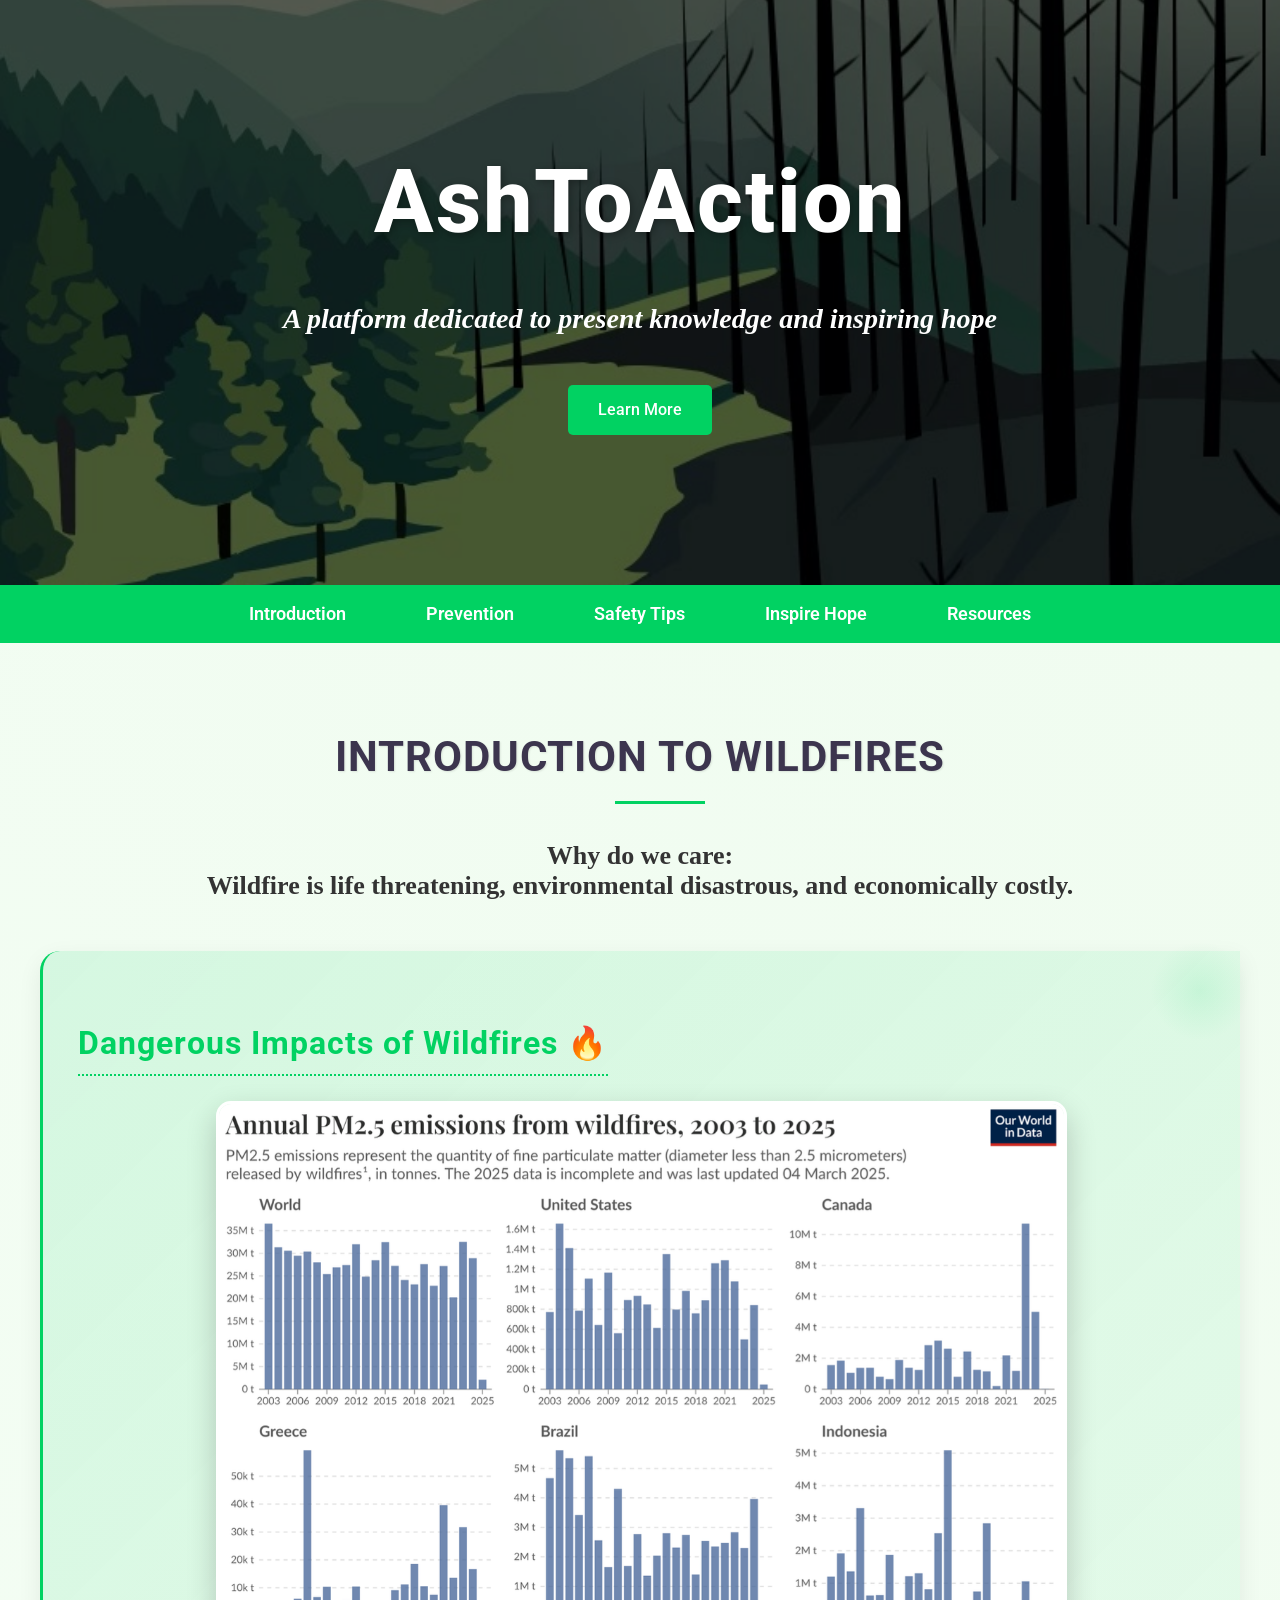
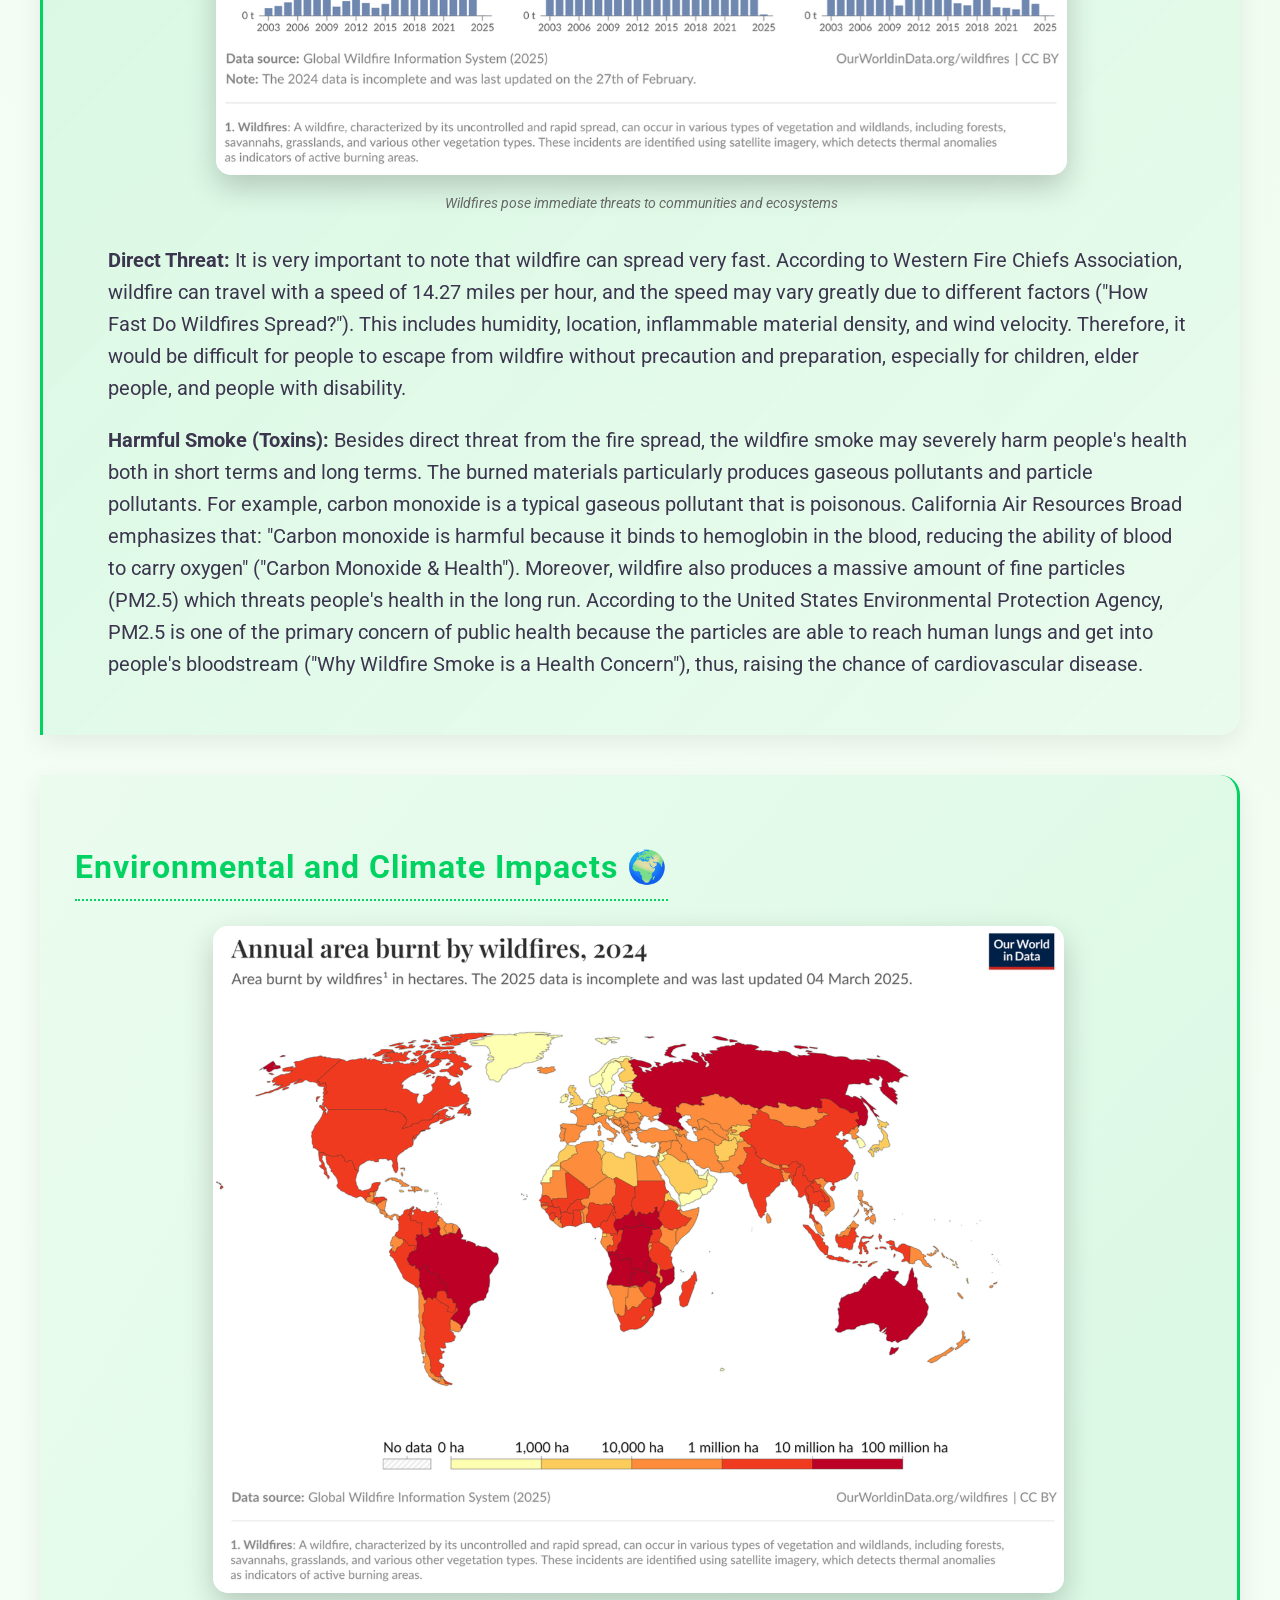
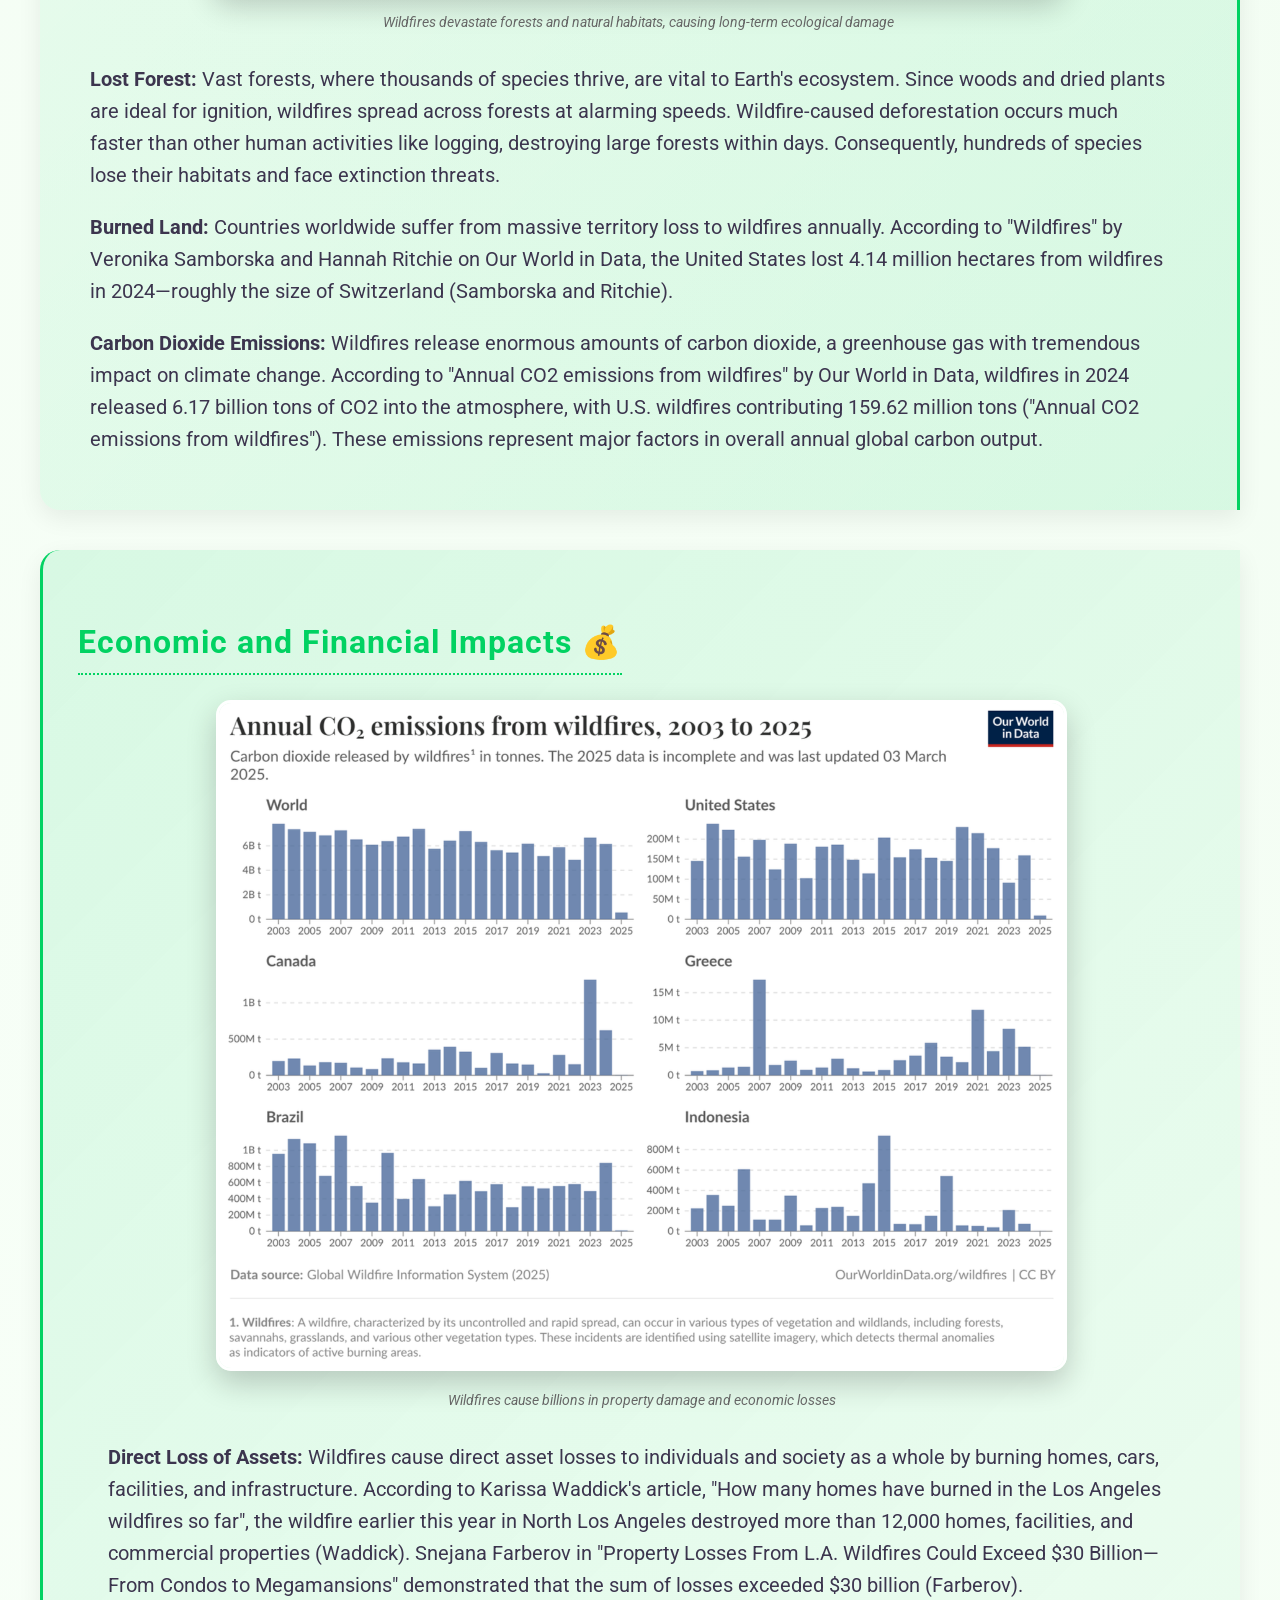
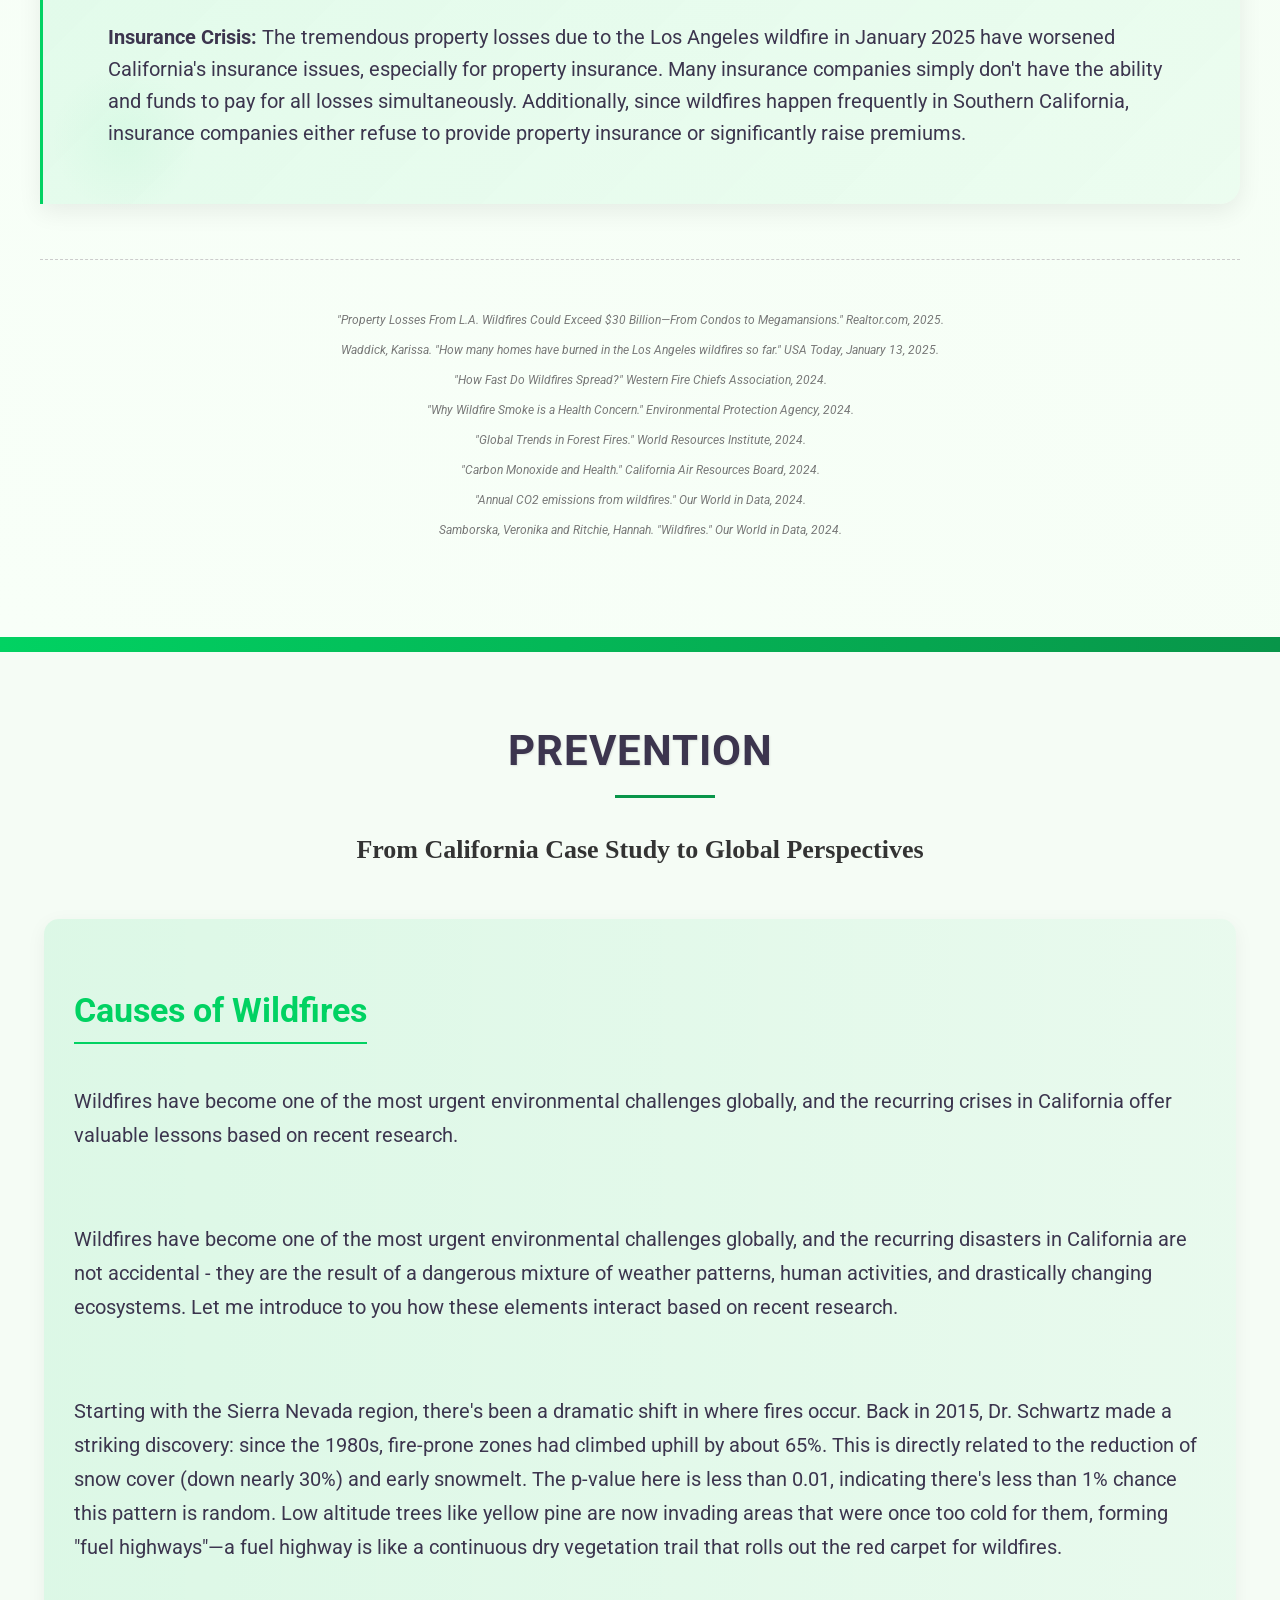
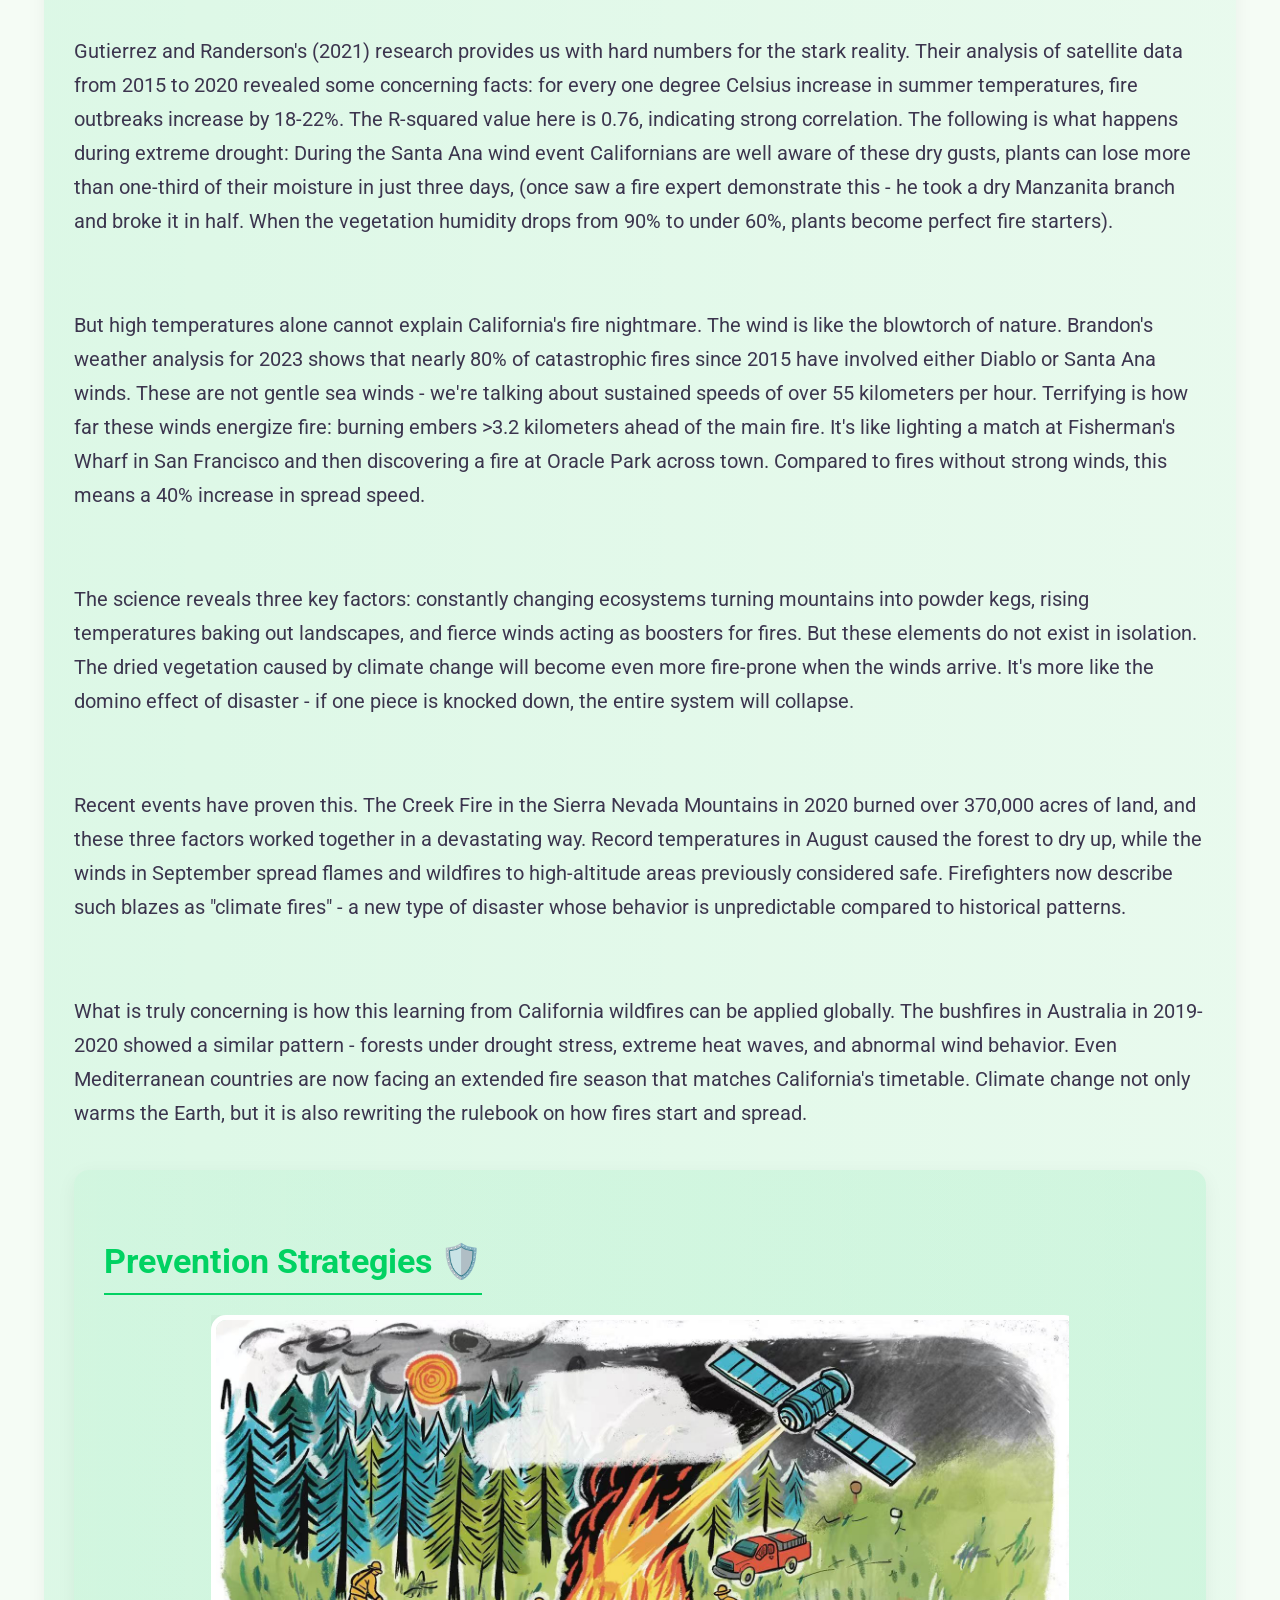
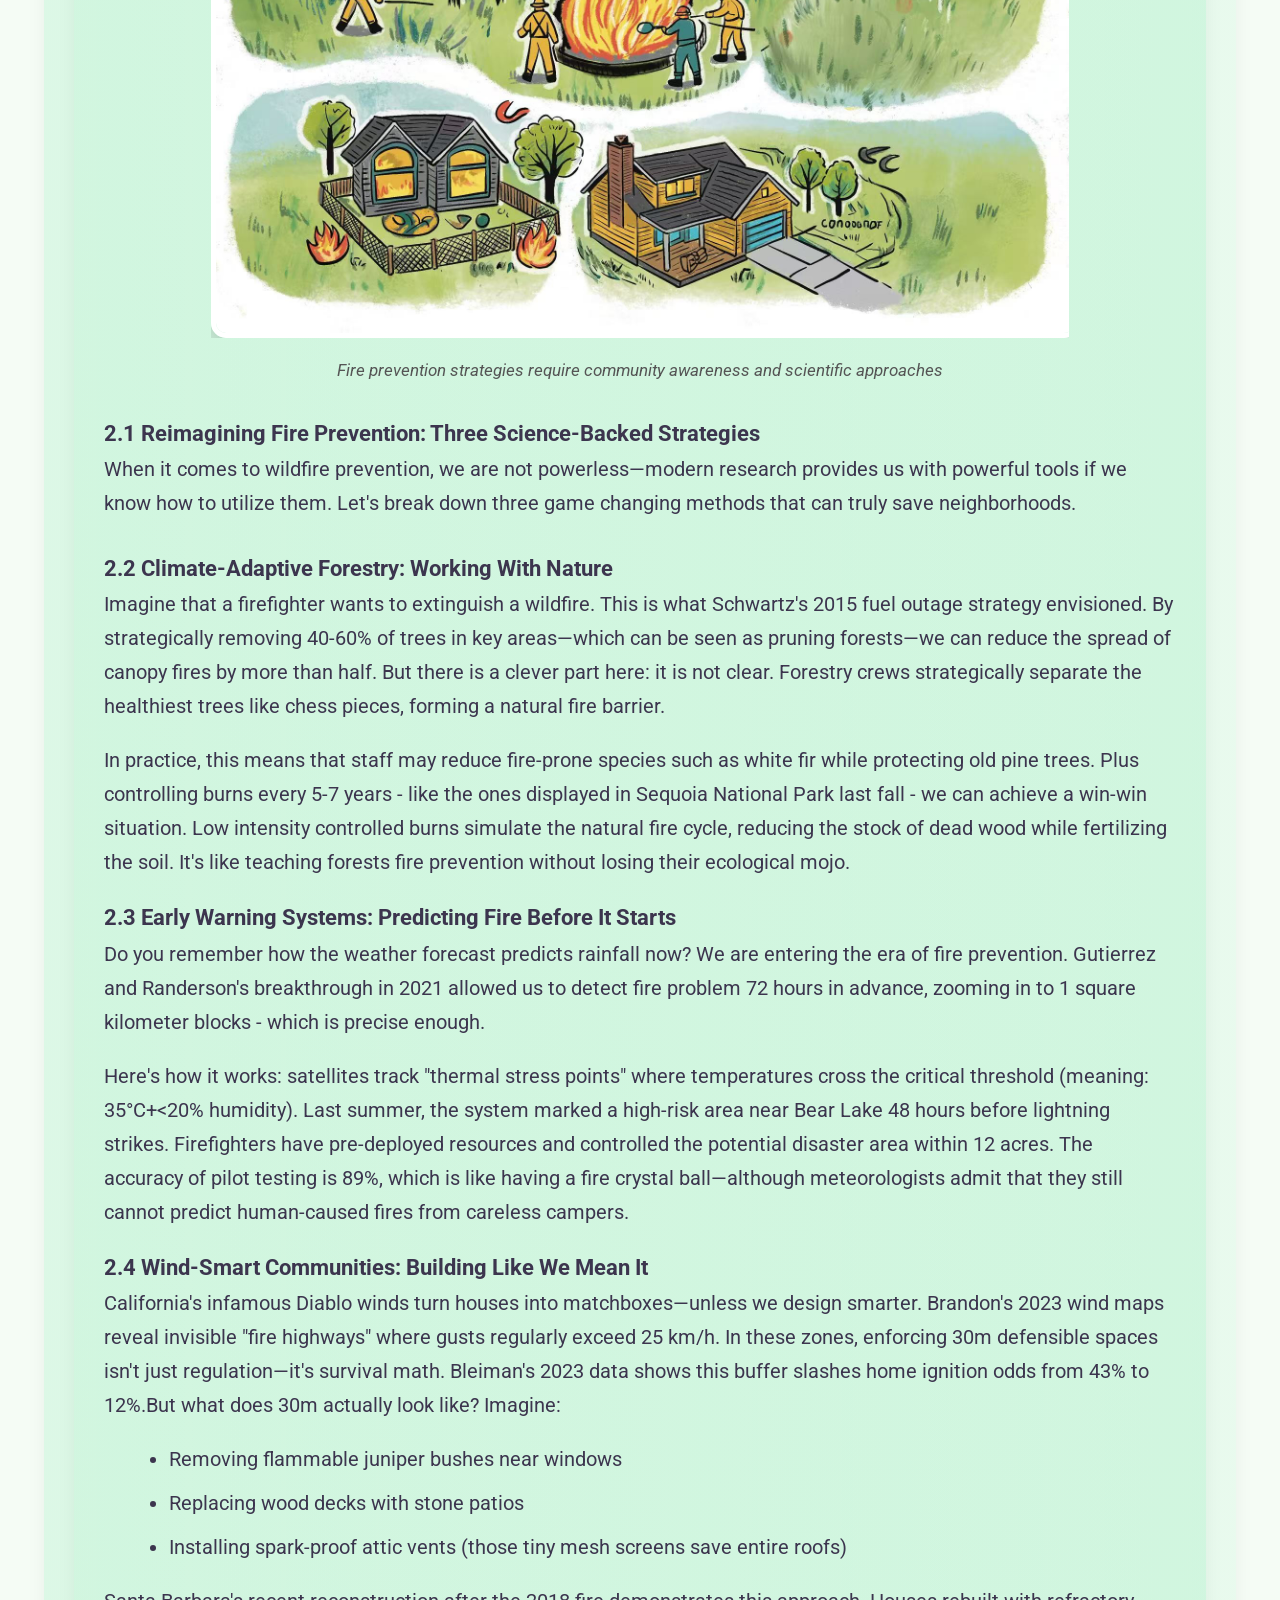
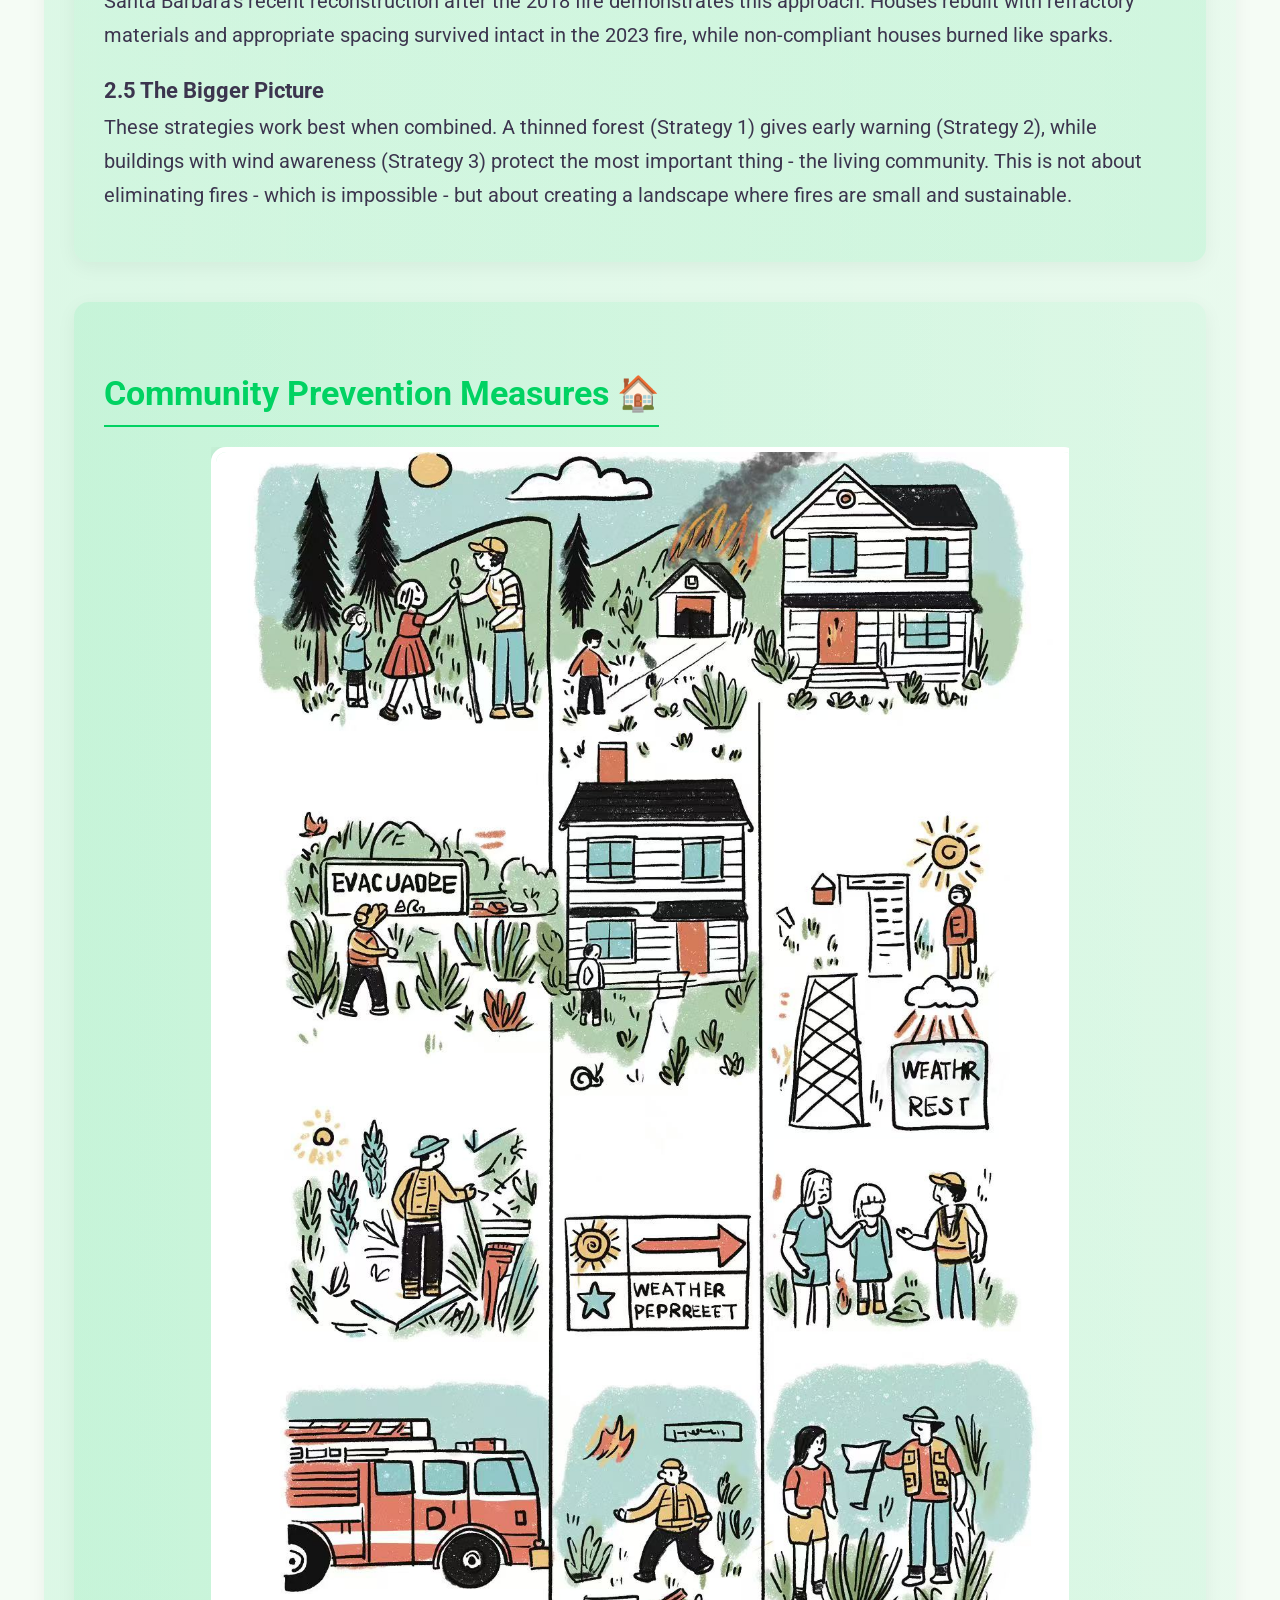
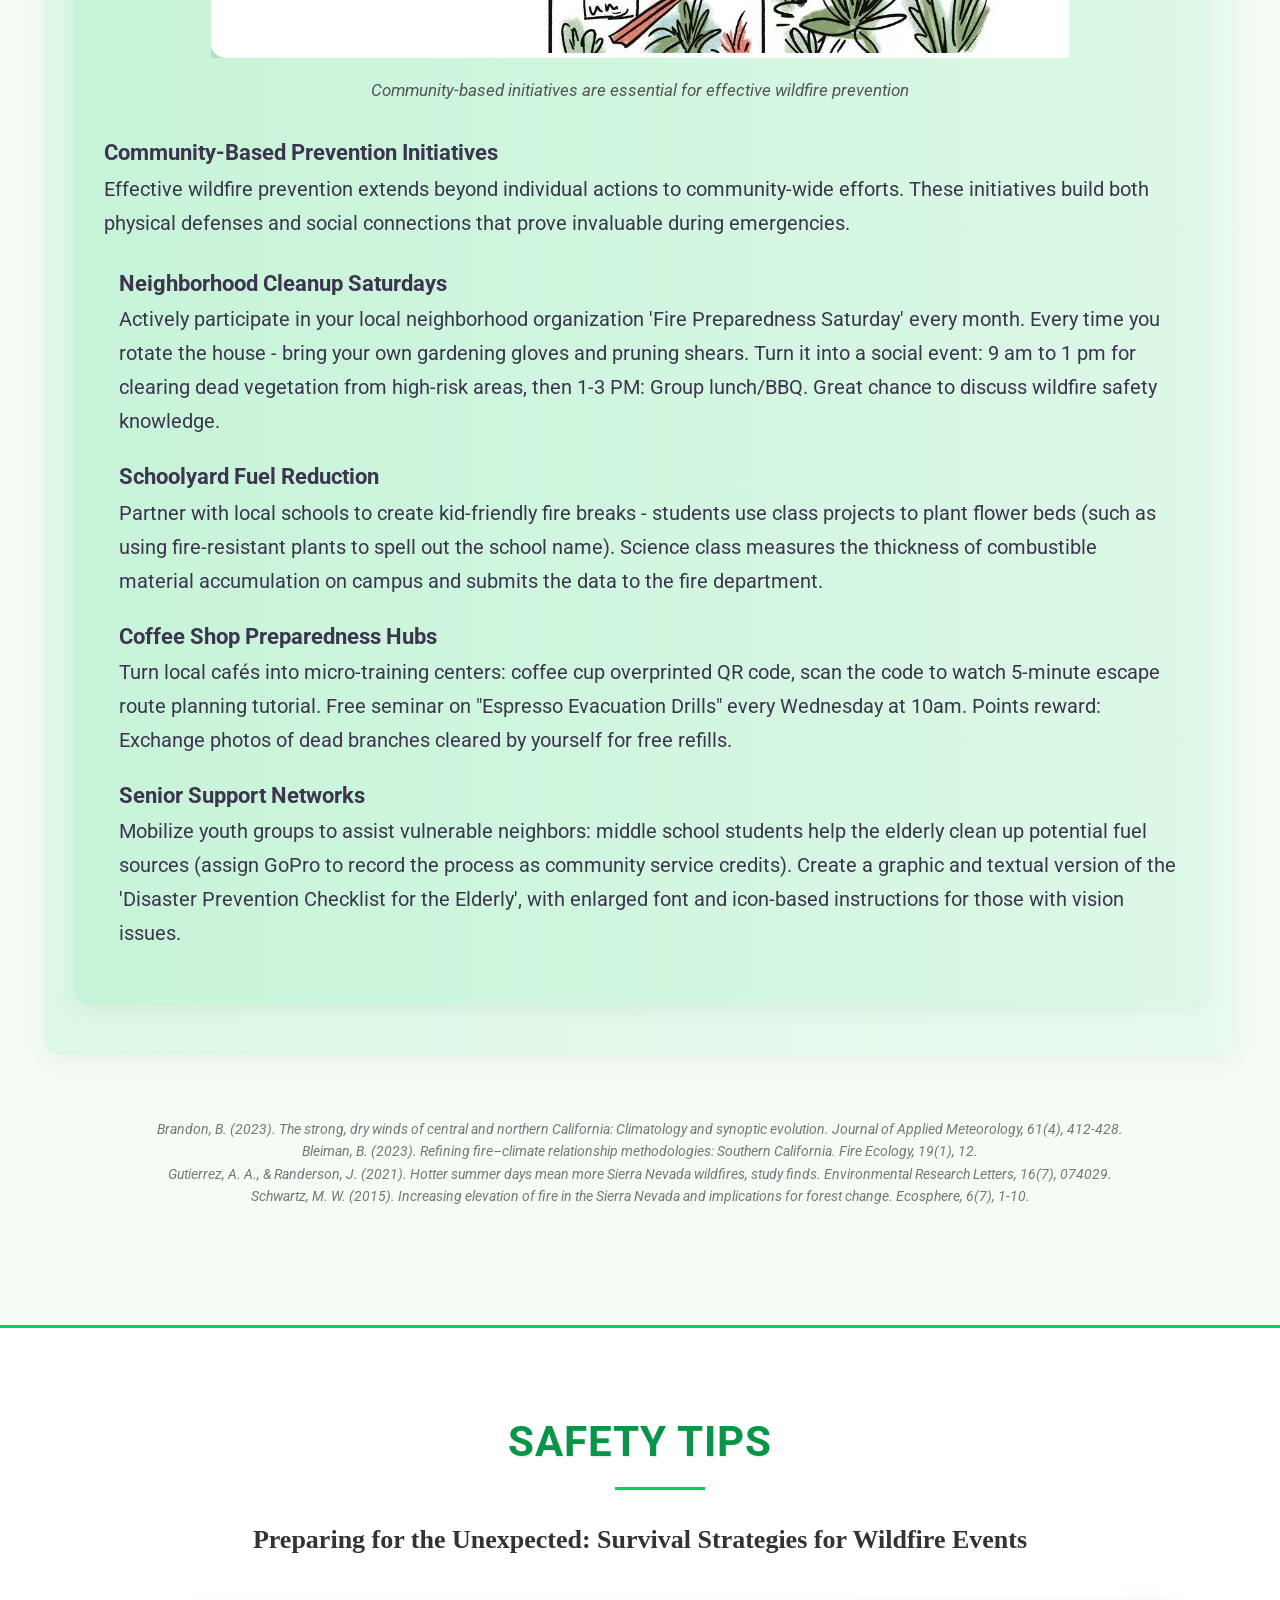
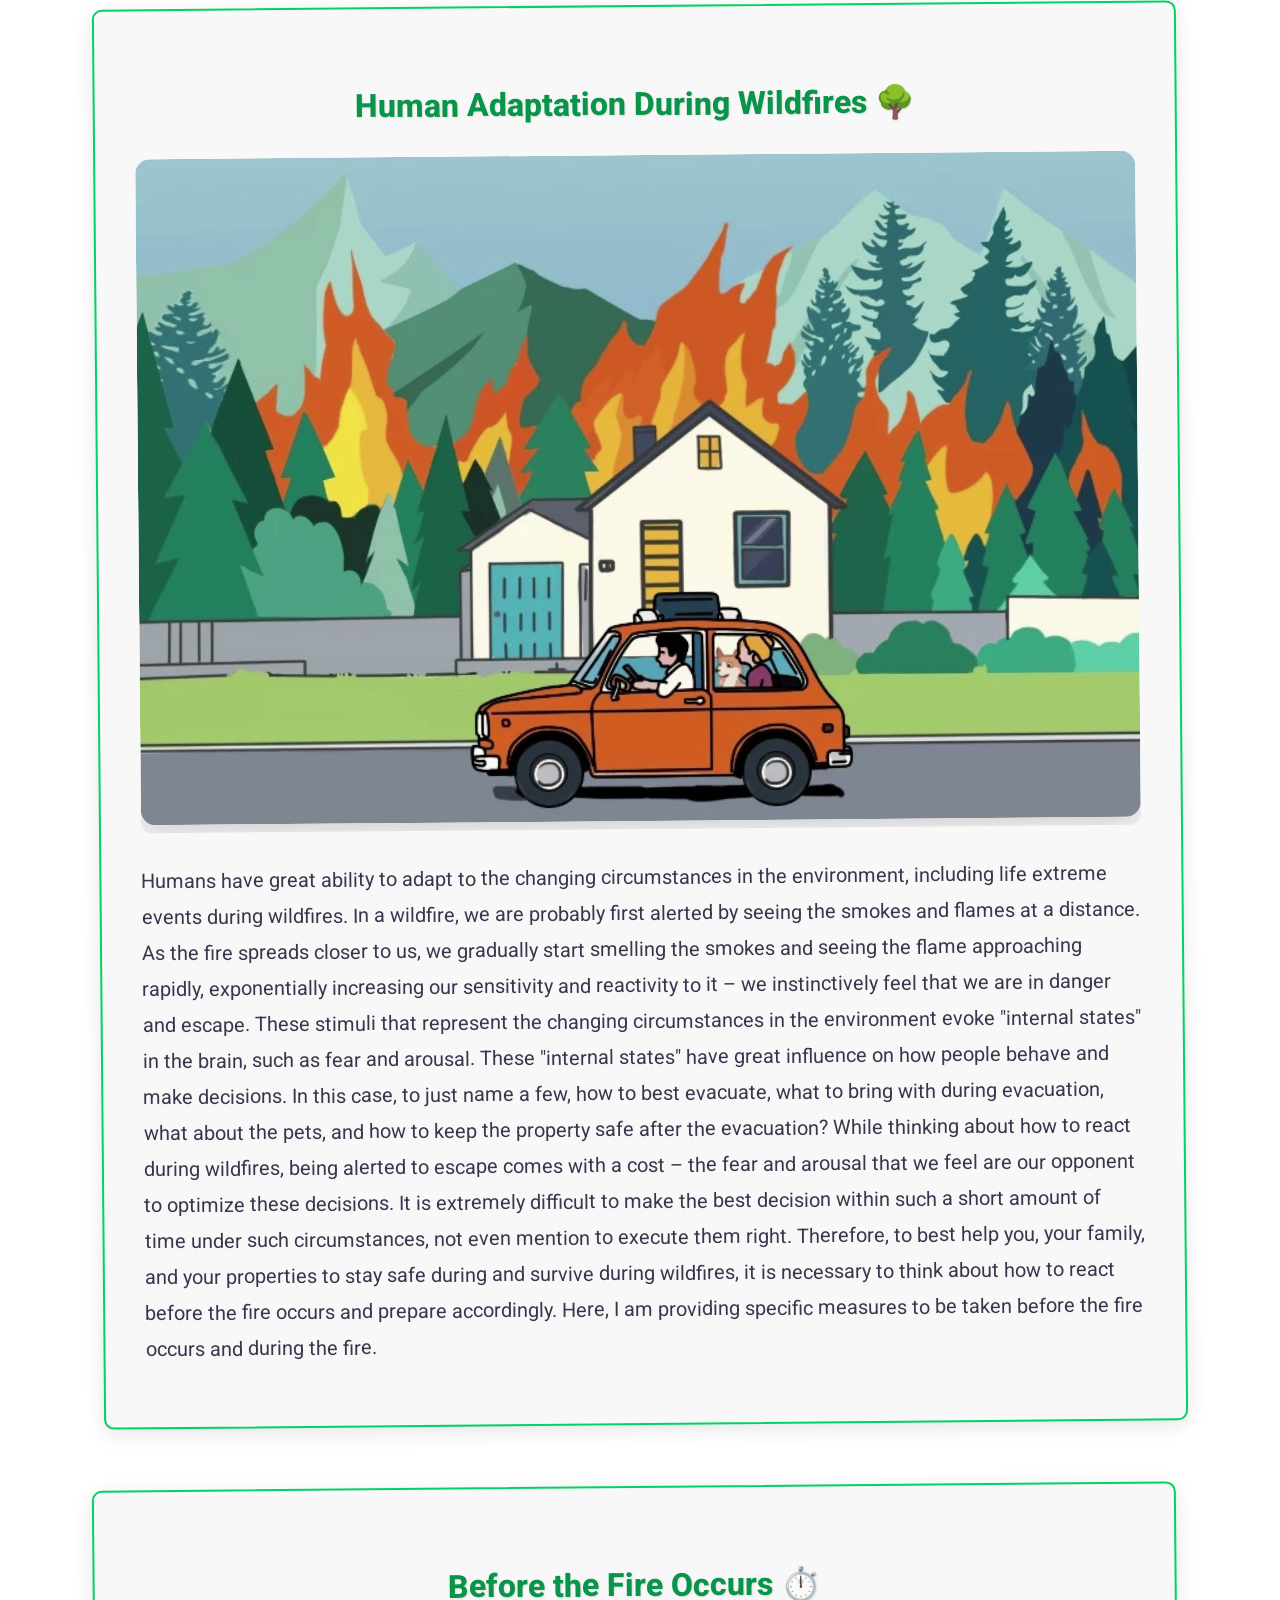
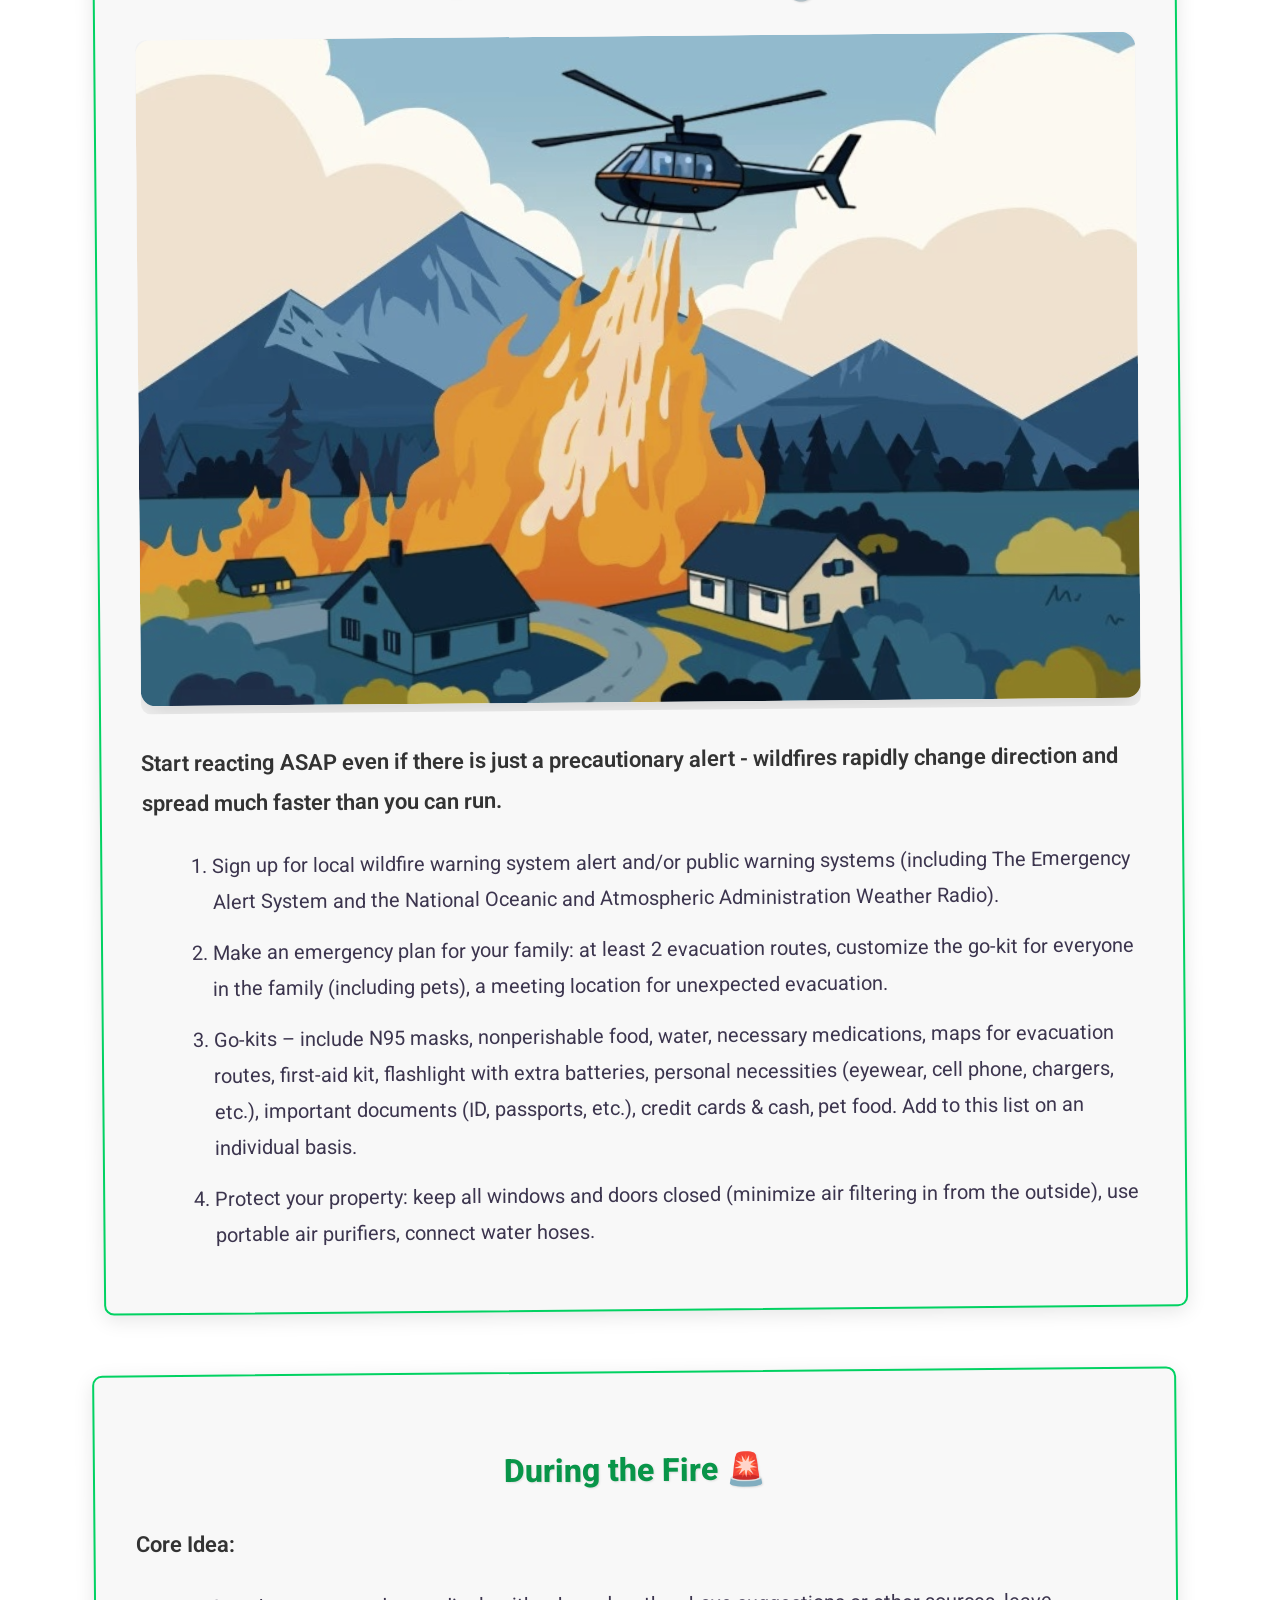
==== commit c740e678: "imporve readabality" ====
--- a/index.html
+++ b/index.html
@@ -49,7 +49,7 @@
         
         header h1 {
             font-size: 4rem; /* Match pageintro article .heading */
-            font-weight: 700;
+            font-weight: 800;
             margin: 0 0 50px 0; /* Match pageintro article .heading margin-bottom */
             line-height: normal;
         }
@@ -123,22 +123,24 @@
         .wrapper section > h2 {
             color: #3c354e;
             font-family: "Roboto", sans-serif;
-            font-size: 32px;
+            font-size: 42px;
             font-weight: 700;
             margin: 0 auto 50px;
             position: relative;
             text-transform: uppercase;
             text-align: center;
+            letter-spacing: 1px;
+            text-shadow: 1px 1px 2px rgba(0,0,0,0.1);
         }
         
         .wrapper section > h2::before {
             background: #01d262 none repeat scroll 0 0;
             bottom: -13px;
             content: "";
-            height: 2px;
+            height: 3px;
             left: 48%;
             position: absolute;
-            width: 75px;
+            width: 90px;
             margin: 0 auto;
         }
         
@@ -362,8 +364,8 @@
 <body>
     <header id="pageintro">
         <div class="header-content">
-            <h1>AshToAction</h1>
-            <p><strong></strong>A platform dedicated to present knowledge and inspiring hope</strong></p>
+            <h1 style="font-size: 5.5rem; font-weight: 800; text-shadow: 2px 2px 8px rgba(0,0,0,0.3); letter-spacing: 2px;">AshToAction</h1>
+            <p style="font-size: 28px; font-family: 'Playfair Display', serif; font-style: italic; margin-top: 15px;"><strong>A platform dedicated to present knowledge and inspiring hope</strong></p>
             <div class="header-footer">
                 <a href="#introduction" class="btn" style="display: inline-block; background-color: #01d262; color: white; padding: 12px 30px; text-decoration: none; border-radius: 5px; font-weight: 500;">Learn More</a>
             </div>
@@ -372,18 +374,18 @@
 
     <nav>
         <ul>
-            <li><a href="#introduction">Introduction</a></li>
-            <li><a href="#prevention">Prevention</a></li>
-            <li><a href="#safety">Safety Tips</a></li>
-            <li><a href="#stories">Inspire Hope</a></li>
-            <li><a href="#resources">Resources</a></li>
+            <li><a href="#introduction" style="font-size: 18px; font-weight: 600;">Introduction</a></li>
+            <li><a href="#prevention" style="font-size: 18px; font-weight: 600;">Prevention</a></li>
+            <li><a href="#safety" style="font-size: 18px; font-weight: 600;">Safety Tips</a></li>
+            <li><a href="#stories" style="font-size: 18px; font-weight: 600;">Inspire Hope</a></li>
+            <li><a href="#resources" style="font-size: 18px; font-weight: 600;">Resources</a></li>
         </ul>
     </nav>
 
     <main class="wrapper">
         <section id="introduction">
             <h2>Introduction to Wildfires</h2>
-            <p style="text-align: center; font-size: 24px; font-weight: 700; font-family: 'Georgia', serif; margin-bottom: 30px; color: #333;">
+            <p style="text-align: center; font-size: 26px; font-weight: 700; font-family: 'Georgia', serif; margin-bottom: 30px; color: #333;">
                 Why do we care:<br>
                 Wildfire is life threatening, environmental disastrous, and economically costly.
             </p>
@@ -394,7 +396,7 @@
                 <div style="position: absolute; bottom: 30px; left: 30px; width: 150px; height: 150px; background: radial-gradient(circle, rgba(1,210,98,0.05) 0%, rgba(255,255,255,0) 70%); border-radius: 50%; z-index: 0;"></div>
                 
                 <div style="background: linear-gradient(135deg, rgba(1, 210, 98, 0.12), rgba(1, 210, 98, 0.04)); padding: 35px; border-radius: 20px 0 20px 0; margin-bottom: 40px; box-shadow: 0 8px 25px rgba(0,0,0,0.07); border-left: 3px solid #01d262;">
-                    <h3 style="color: #01d262; font-size: 28px; border-bottom: 2px dotted #01d262; display: inline-block; padding-bottom: 5px; margin-bottom: 25px; letter-spacing: 1px;">Dangerous Impacts of Wildfires 🔥</h3>
+                    <h3 style="color: #01d262; font-size: 32px; border-bottom: 2px dotted #01d262; display: inline-block; padding-bottom: 5px; margin-bottom: 25px; letter-spacing: 1px;">Dangerous Impacts of Wildfires 🔥</h3>
                     
                     <!-- Image container with clear styling -->
                     <div style="margin-bottom: 30px; text-align: center;">
@@ -406,14 +408,14 @@
                     
                     <!-- Text content in a separate container -->
                     <div style="padding: 0 15px;">
-                        <p style="font-size: 18px; line-height: 1.6; position: relative; padding-left: 15px; border-left: 2px solid rgba(1, 210, 98, 0.3);"><strong>Direct Threat:</strong> It is very important to note that wildfire can spread very fast. According to Western Fire Chiefs Association, wildfire can travel with a speed of 14.27 miles per hour, and the speed may vary greatly due to different factors ("How Fast Do Wildfires Spread?"). This includes humidity, location, inflammable material density, and wind velocity. Therefore, it would be difficult for people to escape from wildfire without precaution and preparation, especially for children, elder people, and people with disability.</p>
-                    
-                        <p style="font-size: 18px; line-height: 1.6; position: relative; padding-left: 15px; border-left: 2px solid rgba(1, 210, 98, 0.3); margin-top: 20px;"><strong>Harmful Smoke (Toxins):</strong> Besides direct threat from the fire spread, the wildfire smoke may severely harm people's health both in short terms and long terms. The burned materials particularly produces gaseous pollutants and particle pollutants. For example, carbon monoxide is a typical gaseous pollutant that is poisonous. California Air Resources Broad emphasizes that: "Carbon monoxide is harmful because it binds to hemoglobin in the blood, reducing the ability of blood to carry oxygen" ("Carbon Monoxide & Health"). Moreover, wildfire also produces a massive amount of fine particles (PM2.5) which threats people's health in the long run. According to the United States Environmental Protection Agency, PM2.5 is one of the primary concern of public health because the particles are able to reach human lungs and get into people's bloodstream ("Why Wildfire Smoke is a Health Concern"), thus, raising the chance of cardiovascular disease.</p>
+                        <p style="font-size: 20px; line-height: 1.6; position: relative; padding-left: 15px;"><strong>Direct Threat:</strong> It is very important to note that wildfire can spread very fast. According to Western Fire Chiefs Association, wildfire can travel with a speed of 14.27 miles per hour, and the speed may vary greatly due to different factors ("How Fast Do Wildfires Spread?"). This includes humidity, location, inflammable material density, and wind velocity. Therefore, it would be difficult for people to escape from wildfire without precaution and preparation, especially for children, elder people, and people with disability.</p>
+                    
+                        <p style="font-size: 20px; line-height: 1.6; position: relative; padding-left: 15px; margin-top: 20px;"><strong>Harmful Smoke (Toxins):</strong> Besides direct threat from the fire spread, the wildfire smoke may severely harm people's health both in short terms and long terms. The burned materials particularly produces gaseous pollutants and particle pollutants. For example, carbon monoxide is a typical gaseous pollutant that is poisonous. California Air Resources Broad emphasizes that: "Carbon monoxide is harmful because it binds to hemoglobin in the blood, reducing the ability of blood to carry oxygen" ("Carbon Monoxide & Health"). Moreover, wildfire also produces a massive amount of fine particles (PM2.5) which threats people's health in the long run. According to the United States Environmental Protection Agency, PM2.5 is one of the primary concern of public health because the particles are able to reach human lungs and get into people's bloodstream ("Why Wildfire Smoke is a Health Concern"), thus, raising the chance of cardiovascular disease.</p>
                     </div>
                 </div>
                 
                 <div style="background: linear-gradient(135deg, rgba(1, 210, 98, 0.04), rgba(1, 210, 98, 0.12)); padding: 35px; border-radius: 0 20px 0 20px; margin-bottom: 40px; box-shadow: 0 8px 25px rgba(0,0,0,0.07); border-right: 3px solid #01d262;">
-                    <h3 style="color: #01d262; font-size: 28px; border-bottom: 2px dotted #01d262; display: inline-block; padding-bottom: 5px; margin-bottom: 25px; letter-spacing: 1px;">Environmental and Climate Impacts 🌍</h3>
+                    <h3 style="color: #01d262; font-size: 32px; border-bottom: 2px dotted #01d262; display: inline-block; padding-bottom: 5px; margin-bottom: 25px; letter-spacing: 1px;">Environmental and Climate Impacts 🌍</h3>
                     
                     <!-- Image container with clear styling -->
                     <div style="margin-bottom: 30px; text-align: center;">
@@ -425,16 +427,16 @@
                     
                     <!-- Text content in a separate container -->
                     <div style="padding: 0 15px;">
-                        <p style="font-size: 18px; line-height: 1.6; position: relative; padding-right: 15px; border-right: 2px solid rgba(1, 210, 98, 0.3);"><strong>Lost Forest:</strong> Vast forests, where thousands of species thrive, are vital to Earth's ecosystem. Since woods and dried plants are ideal for ignition, wildfires spread across forests at alarming speeds. Wildfire-caused deforestation occurs much faster than other human activities like logging, destroying large forests within days. Consequently, hundreds of species lose their habitats and face extinction threats.</p>
-                        
-                        <p style="font-size: 18px; line-height: 1.6; position: relative; padding-right: 15px; border-right: 2px solid rgba(1, 210, 98, 0.3); margin-top: 20px;"><strong>Burned Land:</strong> Countries worldwide suffer from massive territory loss to wildfires annually. According to "Wildfires" by Veronika Samborska and Hannah Ritchie on Our World in Data, the United States lost 4.14 million hectares from wildfires in 2024—roughly the size of Switzerland (Samborska and Ritchie).</p>
-                        
-                        <p style="font-size: 18px; line-height: 1.6; position: relative; padding-right: 15px; border-right: 2px solid rgba(1, 210, 98, 0.3); margin-top: 20px;"><strong>Carbon Dioxide Emissions:</strong> Wildfires release enormous amounts of carbon dioxide, a greenhouse gas with tremendous impact on climate change. According to "Annual CO2 emissions from wildfires" by Our World in Data, wildfires in 2024 released 6.17 billion tons of CO2 into the atmosphere, with U.S. wildfires contributing 159.62 million tons ("Annual CO2 emissions from wildfires"). These emissions represent major factors in overall annual global carbon output.</p>
+                        <p style="font-size: 20px; line-height: 1.6; position: relative; padding-right: 15px;"><strong>Lost Forest:</strong> Vast forests, where thousands of species thrive, are vital to Earth's ecosystem. Since woods and dried plants are ideal for ignition, wildfires spread across forests at alarming speeds. Wildfire-caused deforestation occurs much faster than other human activities like logging, destroying large forests within days. Consequently, hundreds of species lose their habitats and face extinction threats.</p>
+                        
+                        <p style="font-size: 20px; line-height: 1.6; position: relative; padding-right: 15px; margin-top: 20px;"><strong>Burned Land:</strong> Countries worldwide suffer from massive territory loss to wildfires annually. According to "Wildfires" by Veronika Samborska and Hannah Ritchie on Our World in Data, the United States lost 4.14 million hectares from wildfires in 2024—roughly the size of Switzerland (Samborska and Ritchie).</p>
+                        
+                        <p style="font-size: 20px; line-height: 1.6; position: relative; padding-right: 15px; margin-top: 20px;"><strong>Carbon Dioxide Emissions:</strong> Wildfires release enormous amounts of carbon dioxide, a greenhouse gas with tremendous impact on climate change. According to "Annual CO2 emissions from wildfires" by Our World in Data, wildfires in 2024 released 6.17 billion tons of CO2 into the atmosphere, with U.S. wildfires contributing 159.62 million tons ("Annual CO2 emissions from wildfires"). These emissions represent major factors in overall annual global carbon output.</p>
                     </div>
                 </div>
                 
                 <div style="background: linear-gradient(135deg, rgba(1, 210, 98, 0.12), rgba(1, 210, 98, 0.04)); padding: 35px; border-radius: 20px 0 20px 0; margin-bottom: 20px; box-shadow: 0 8px 25px rgba(0,0,0,0.07); border-left: 3px solid #01d262;">
-                    <h3 style="color: #01d262; font-size: 28px; border-bottom: 2px dotted #01d262; display: inline-block; padding-bottom: 5px; margin-bottom: 25px; letter-spacing: 1px;">Economic and Financial Impacts 💰</h3>
+                    <h3 style="color: #01d262; font-size: 32px; border-bottom: 2px dotted #01d262; display: inline-block; padding-bottom: 5px; margin-bottom: 25px; letter-spacing: 1px;">Economic and Financial Impacts 💰</h3>
                     
                     <!-- Image container with clear styling -->
                     <div style="margin-bottom: 30px; text-align: center;">
@@ -446,9 +448,9 @@
                     
                     <!-- Text content in a separate container -->
                     <div style="padding: 0 15px;">
-                        <p style="font-size: 18px; line-height: 1.6; position: relative; padding-left: 15px; border-left: 2px solid rgba(1, 210, 98, 0.3);"><strong>Direct Loss of Assets:</strong> Wildfires cause direct asset losses to individuals and society as a whole by burning homes, cars, facilities, and infrastructure. According to Karissa Waddick's article, "How many homes have burned in the Los Angeles wildfires so far", the wildfire earlier this year in North Los Angeles destroyed more than 12,000 homes, facilities, and commercial properties (Waddick). Snejana Farberov in "Property Losses From L.A. Wildfires Could Exceed $30 Billion—From Condos to Megamansions" demonstrated that the sum of losses exceeded $30 billion (Farberov).</p>
-                        
-                        <p style="font-size: 18px; line-height: 1.6; position: relative; padding-left: 15px; border-left: 2px solid rgba(1, 210, 98, 0.3); margin-top: 20px;"><strong>Insurance Crisis:</strong> The tremendous property losses due to the Los Angeles wildfire in January 2025 have worsened California's insurance issues, especially for property insurance. Many insurance companies simply don't have the ability and funds to pay for all losses simultaneously. Additionally, since wildfires happen frequently in Southern California, insurance companies either refuse to provide property insurance or significantly raise premiums.</p>
+                        <p style="font-size: 20px; line-height: 1.6; position: relative; padding-left: 15px;"><strong>Direct Loss of Assets:</strong> Wildfires cause direct asset losses to individuals and society as a whole by burning homes, cars, facilities, and infrastructure. According to Karissa Waddick's article, "How many homes have burned in the Los Angeles wildfires so far", the wildfire earlier this year in North Los Angeles destroyed more than 12,000 homes, facilities, and commercial properties (Waddick). Snejana Farberov in "Property Losses From L.A. Wildfires Could Exceed $30 Billion—From Condos to Megamansions" demonstrated that the sum of losses exceeded $30 billion (Farberov).</p>
+                        
+                        <p style="font-size: 20px; line-height: 1.6; position: relative; padding-left: 15px; margin-top: 20px;"><strong>Insurance Crisis:</strong> The tremendous property losses due to the Los Angeles wildfire in January 2025 have worsened California's insurance issues, especially for property insurance. Many insurance companies simply don't have the ability and funds to pay for all losses simultaneously. Additionally, since wildfires happen frequently in Southern California, insurance companies either refuse to provide property insurance or significantly raise premiums.</p>
                     </div>
                 </div>
             </div>
@@ -468,109 +470,109 @@
 
         <section id="prevention">
             <h2>Prevention</h2>
-            <p style="text-align: center; font-size: 20px; font-weight: 700; font-family: 'Georgia', serif; margin-bottom: 30px; color: #333;">
+            <p style="text-align: center; font-size: 26px; font-weight: 700; font-family: 'Georgia', serif; margin-bottom: 30px; color: #333;">
                 From California Case Study to Global Perspectives
             </p>
             
             <div style="max-width: 1200px; margin: 0 auto; padding: 24px;">
                 <div style="background: linear-gradient(to right, rgba(1, 210, 98, 0.1), rgba(1, 210, 98, 0.05)); padding: 30px; border-radius: 15px; margin-bottom: 40px; box-shadow: 0 5px 20px rgba(0,0,0,0.05);">
-                    <h3 style="color: #01d262; font-size: 28px; border-bottom: 2px solid #01d262; display: inline-block; padding-bottom: 5px; margin-bottom: 20px;">Causes of Wildfires</h3>
+                    <h3 style="color: #01d262; font-size: 34px; border-bottom: 2px solid #01d262; display: inline-block; padding-bottom: 5px; margin-bottom: 20px;">Causes of Wildfires</h3>
                     
                     <div style="display: flex; flex-wrap: wrap; align-items: center; gap: 30px; margin-bottom: 20px;">
                         <div style="flex: 1; min-width: 300px;">
                         <div style="flex: 2; min-width: 300px;">
-                            <p style="font-size: 18px; line-height: 1.6;">Wildfires have become one of the most urgent environmental challenges globally, and the recurring crises in California offer valuable lessons based on recent research.</p>
-                        </div>
-                    </div>
-                    
-                    <p style="font-size: 18px; line-height: 1.6;">Wildfires have become one of the most urgent environmental challenges globally, and the recurring disasters in California are not accidental - they are the result of a dangerous mixture of weather patterns, human activities, and drastically changing ecosystems. Let me introduce to you how these elements interact based on recent research.</p>
-                    
-                    <p style="font-size: 18px; line-height: 1.6;">Starting with the Sierra Nevada region, there's been a dramatic shift in where fires occur. Back in 2015, Dr. Schwartz made a striking discovery: since the 1980s, fire-prone zones had climbed uphill by about 65%. This is directly related to the reduction of snow cover (down nearly 30%) and early snowmelt. The p-value here is less than 0.01, indicating there's less than 1% chance this pattern is random. Low altitude trees like yellow pine are now invading areas that were once too cold for them, forming "fuel highways"—a fuel highway is like a continuous dry vegetation trail that rolls out the red carpet for wildfires.</p>
-                    
-                    <p style="font-size: 18px; line-height: 1.6;">Gutierrez and Randerson's (2021) research provides us with hard numbers for the stark reality. Their analysis of satellite data from 2015 to 2020 revealed some concerning facts: for every one degree Celsius increase in summer temperatures, fire outbreaks increase by 18-22%. The R-squared value here is 0.76, indicating strong correlation. The following is what happens during extreme drought: During the Santa Ana wind event Californians are well aware of these dry gusts, plants can lose more than one-third of their moisture in just three days, (once saw a fire expert demonstrate this - he took a dry Manzanita branch and broke it in half. When the vegetation humidity drops from 90% to under 60%, plants become perfect fire starters).</p>
-                    
-                    <p style="font-size: 18px; line-height: 1.6;">But high temperatures alone cannot explain California's fire nightmare. The wind is like the blowtorch of nature. Brandon's weather analysis for 2023 shows that nearly 80% of catastrophic fires since 2015 have involved either Diablo or Santa Ana winds. These are not gentle sea winds - we're talking about sustained speeds of over 55 kilometers per hour. Terrifying is how far these winds energize fire: burning embers >3.2 kilometers ahead of the main fire. It's like lighting a match at Fisherman's Wharf in San Francisco and then discovering a fire at Oracle Park across town. Compared to fires without strong winds, this means a 40% increase in spread speed.</p>
-                    
-                    <p style="font-size: 18px; line-height: 1.6;">The science reveals three key factors: constantly changing ecosystems turning mountains into powder kegs, rising temperatures baking out landscapes, and fierce winds acting as boosters for fires. But these elements do not exist in isolation. The dried vegetation caused by climate change will become even more fire-prone when the winds arrive. It's more like the domino effect of disaster - if one piece is knocked down, the entire system will collapse.</p>
-                    
-                    <p style="font-size: 18px; line-height: 1.6;">Recent events have proven this. The Creek Fire in the Sierra Nevada Mountains in 2020 burned over 370,000 acres of land, and these three factors worked together in a devastating way. Record temperatures in August caused the forest to dry up, while the winds in September spread flames and wildfires to high-altitude areas previously considered safe. Firefighters now describe such blazes as "climate fires" - a new type of disaster whose behavior is unpredictable compared to historical patterns.</p>
-                    
-                    <p style="font-size: 18px; line-height: 1.6;">What is truly concerning is how this learning from California wildfires can be applied globally. The bushfires in Australia in 2019-2020 showed a similar pattern - forests under drought stress, extreme heat waves, and abnormal wind behavior. Even Mediterranean countries are now facing an extended fire season that matches California's timetable. Climate change not only warms the Earth, but it is also rewriting the rulebook on how fires start and spread.</p>
+                            <p style="font-size: 20px; line-height: 1.7;">Wildfires have become one of the most urgent environmental challenges globally, and the recurring crises in California offer valuable lessons based on recent research.</p>
+                        </div>
+                    </div>
+                    
+                    <p style="font-size: 20px; line-height: 1.7;">Wildfires have become one of the most urgent environmental challenges globally, and the recurring disasters in California are not accidental - they are the result of a dangerous mixture of weather patterns, human activities, and drastically changing ecosystems. Let me introduce to you how these elements interact based on recent research.</p>
+                    
+                    <p style="font-size: 20px; line-height: 1.7;">Starting with the Sierra Nevada region, there's been a dramatic shift in where fires occur. Back in 2015, Dr. Schwartz made a striking discovery: since the 1980s, fire-prone zones had climbed uphill by about 65%. This is directly related to the reduction of snow cover (down nearly 30%) and early snowmelt. The p-value here is less than 0.01, indicating there's less than 1% chance this pattern is random. Low altitude trees like yellow pine are now invading areas that were once too cold for them, forming "fuel highways"—a fuel highway is like a continuous dry vegetation trail that rolls out the red carpet for wildfires.</p>
+                    
+                    <p style="font-size: 20px; line-height: 1.7;">Gutierrez and Randerson's (2021) research provides us with hard numbers for the stark reality. Their analysis of satellite data from 2015 to 2020 revealed some concerning facts: for every one degree Celsius increase in summer temperatures, fire outbreaks increase by 18-22%. The R-squared value here is 0.76, indicating strong correlation. The following is what happens during extreme drought: During the Santa Ana wind event Californians are well aware of these dry gusts, plants can lose more than one-third of their moisture in just three days, (once saw a fire expert demonstrate this - he took a dry Manzanita branch and broke it in half. When the vegetation humidity drops from 90% to under 60%, plants become perfect fire starters).</p>
+                    
+                    <p style="font-size: 20px; line-height: 1.7;">But high temperatures alone cannot explain California's fire nightmare. The wind is like the blowtorch of nature. Brandon's weather analysis for 2023 shows that nearly 80% of catastrophic fires since 2015 have involved either Diablo or Santa Ana winds. These are not gentle sea winds - we're talking about sustained speeds of over 55 kilometers per hour. Terrifying is how far these winds energize fire: burning embers >3.2 kilometers ahead of the main fire. It's like lighting a match at Fisherman's Wharf in San Francisco and then discovering a fire at Oracle Park across town. Compared to fires without strong winds, this means a 40% increase in spread speed.</p>
+                    
+                    <p style="font-size: 20px; line-height: 1.7;">The science reveals three key factors: constantly changing ecosystems turning mountains into powder kegs, rising temperatures baking out landscapes, and fierce winds acting as boosters for fires. But these elements do not exist in isolation. The dried vegetation caused by climate change will become even more fire-prone when the winds arrive. It's more like the domino effect of disaster - if one piece is knocked down, the entire system will collapse.</p>
+                    
+                    <p style="font-size: 20px; line-height: 1.7;">Recent events have proven this. The Creek Fire in the Sierra Nevada Mountains in 2020 burned over 370,000 acres of land, and these three factors worked together in a devastating way. Record temperatures in August caused the forest to dry up, while the winds in September spread flames and wildfires to high-altitude areas previously considered safe. Firefighters now describe such blazes as "climate fires" - a new type of disaster whose behavior is unpredictable compared to historical patterns.</p>
+                    
+                    <p style="font-size: 20px; line-height: 1.7;">What is truly concerning is how this learning from California wildfires can be applied globally. The bushfires in Australia in 2019-2020 showed a similar pattern - forests under drought stress, extreme heat waves, and abnormal wind behavior. Even Mediterranean countries are now facing an extended fire season that matches California's timetable. Climate change not only warms the Earth, but it is also rewriting the rulebook on how fires start and spread.</p>
                 </div>
                 
                 <div style="background: linear-gradient(to right, rgba(1, 210, 98, 0.05), rgba(1, 210, 98, 0.1)); padding: 30px; border-radius: 15px; margin-bottom: 40px; box-shadow: 0 5px 20px rgba(0,0,0,0.05);">
-                    <h3 style="color: #01d262; font-size: 28px; border-bottom: 2px solid #01d262; display: inline-block; padding-bottom: 5px; margin-bottom: 20px;">Prevention Strategies 🛡️</h3>
+                    <h3 style="color: #01d262; font-size: 34px; border-bottom: 2px solid #01d262; display: inline-block; padding-bottom: 5px; margin-bottom: 20px;">Prevention Strategies 🛡️</h3>
                     
                     <!-- Enhanced image display for Prevention Strategies -->
                     <div style="text-align: center; margin-bottom: 30px;">
                         <div style="display: inline-block; max-width: 80%; position: relative; overflow: hidden;">
                             <img src="img/prevention1.pic.jpg" alt="Public awareness campaigns" style="width: 100%; height: auto; display: block; border-radius: 15px; box-shadow: 0 12px 30px rgba(0,0,0,0.2); border: 5px solid white;">
                         </div>
-                        <p style="font-size: 16px; color: #555; margin-top: 12px; font-style: italic;">Fire prevention strategies require community awareness and scientific approaches</p>
+                        <p style="font-size: 17px; color: #555; margin-top: 12px; font-style: italic;">Fire prevention strategies require community awareness and scientific approaches</p>
                     </div>
                     
                     <div style="margin-bottom: 30px;">
-                        <p><strong>2.1 Reimagining Fire Prevention: Three Science-Backed Strategies</strong><br>
+                        <p style="font-size: 20px; line-height: 1.7;"><strong style="font-size: 22px;">2.1 Reimagining Fire Prevention: Three Science-Backed Strategies</strong><br>
                         When it comes to wildfire prevention, we are not powerless—modern research provides us with powerful tools if we know how to utilize them. Let's break down three game changing methods that can truly save neighborhoods.</p>
                     </div>
                     
-                    <p><strong>2.2 Climate-Adaptive Forestry: Working With Nature</strong><br>
+                    <p style="font-size: 20px; line-height: 1.7;"><strong style="font-size: 22px;">2.2 Climate-Adaptive Forestry: Working With Nature</strong><br>
                     Imagine that a firefighter wants to extinguish a wildfire. This is what Schwartz's 2015 fuel outage strategy envisioned. By strategically removing 40-60% of trees in key areas—which can be seen as pruning forests—we can reduce the spread of canopy fires by more than half. But there is a clever part here: it is not clear. Forestry crews strategically separate the healthiest trees like chess pieces, forming a natural fire barrier.</p>
                     
-                    <p>In practice, this means that staff may reduce fire-prone species such as white fir while protecting old pine trees. Plus controlling burns every 5-7 years - like the ones displayed in Sequoia National Park last fall - we can achieve a win-win situation. Low intensity controlled burns simulate the natural fire cycle, reducing the stock of dead wood while fertilizing the soil. It's like teaching forests fire prevention without losing their ecological mojo.</p>
-                    
-                    <p><strong>2.3 Early Warning Systems: Predicting Fire Before It Starts</strong><br>
+                    <p style="font-size: 20px; line-height: 1.7;">In practice, this means that staff may reduce fire-prone species such as white fir while protecting old pine trees. Plus controlling burns every 5-7 years - like the ones displayed in Sequoia National Park last fall - we can achieve a win-win situation. Low intensity controlled burns simulate the natural fire cycle, reducing the stock of dead wood while fertilizing the soil. It's like teaching forests fire prevention without losing their ecological mojo.</p>
+                    
+                    <p style="font-size: 20px; line-height: 1.7;"><strong style="font-size: 22px;">2.3 Early Warning Systems: Predicting Fire Before It Starts</strong><br>
                     Do you remember how the weather forecast predicts rainfall now? We are entering the era of fire prevention. Gutierrez and Randerson's breakthrough in 2021 allowed us to detect fire problem 72 hours in advance, zooming in to 1 square kilometer blocks - which is precise enough.</p>
                     
-                    <p>Here's how it works: satellites track "thermal stress points" where temperatures cross the critical threshold (meaning: 35°C+<20% humidity). Last summer, the system marked a high-risk area near Bear Lake 48 hours before lightning strikes. Firefighters have pre-deployed resources and controlled the potential disaster area within 12 acres. The accuracy of pilot testing is 89%, which is like having a fire crystal ball—although meteorologists admit that they still cannot predict human-caused fires from careless campers.</p>
-                    
-                    <p><strong>2.4 Wind-Smart Communities: Building Like We Mean It</strong><br>
+                    <p style="font-size: 20px; line-height: 1.7;">Here's how it works: satellites track "thermal stress points" where temperatures cross the critical threshold (meaning: 35°C+<20% humidity). Last summer, the system marked a high-risk area near Bear Lake 48 hours before lightning strikes. Firefighters have pre-deployed resources and controlled the potential disaster area within 12 acres. The accuracy of pilot testing is 89%, which is like having a fire crystal ball—although meteorologists admit that they still cannot predict human-caused fires from careless campers.</p>
+                    
+                    <p style="font-size: 20px; line-height: 1.7;"><strong style="font-size: 22px;">2.4 Wind-Smart Communities: Building Like We Mean It</strong><br>
                     California's infamous Diablo winds turn houses into matchboxes—unless we design smarter. Brandon's 2023 wind maps reveal invisible "fire highways" where gusts regularly exceed 25 km/h. In these zones, enforcing 30m defensible spaces isn't just regulation—it's survival math. Bleiman's 2023 data shows this buffer slashes home ignition odds from 43% to 12%.But what does 30m actually look like? Imagine:</p>
-                    <ul style="margin-left: 20px;">
-                        <li>Removing flammable juniper bushes near windows</li>
-                        <li>Replacing wood decks with stone patios</li>
-                        <li>Installing spark-proof attic vents (those tiny mesh screens save entire roofs)</li>
+                    <ul style="margin-left: 25px; font-size: 20px; line-height: 1.7;">
+                        <li style="margin-bottom: 10px;">Removing flammable juniper bushes near windows</li>
+                        <li style="margin-bottom: 10px;">Replacing wood decks with stone patios</li>
+                        <li style="margin-bottom: 10px;">Installing spark-proof attic vents (those tiny mesh screens save entire roofs)</li>
                     </ul>
                     
-                    <p>Santa Barbara's recent reconstruction after the 2018 fire demonstrates this approach. Houses rebuilt with refractory materials and appropriate spacing survived intact in the 2023 fire, while non-compliant houses burned like sparks.</p>
-                    
-                    <p><strong>2.5 The Bigger Picture</strong><br>
+                    <p style="font-size: 20px; line-height: 1.7;">Santa Barbara's recent reconstruction after the 2018 fire demonstrates this approach. Houses rebuilt with refractory materials and appropriate spacing survived intact in the 2023 fire, while non-compliant houses burned like sparks.</p>
+                    
+                    <p style="font-size: 20px; line-height: 1.7;"><strong style="font-size: 22px;">2.5 The Bigger Picture</strong><br>
                     These strategies work best when combined. A thinned forest (Strategy 1) gives early warning (Strategy 2), while buildings with wind awareness (Strategy 3) protect the most important thing - the living community. This is not about eliminating fires - which is impossible - but about creating a landscape where fires are small and sustainable.</p>
                 </div>
                 
                 <div style="background: linear-gradient(to right, rgba(1, 210, 98, 0.1), rgba(1, 210, 98, 0.05)); padding: 30px; border-radius: 15px; margin-bottom: 20px; box-shadow: 0 5px 20px rgba(0,0,0,0.05);">
-                    <h3 style="color: #01d262; font-size: 28px; border-bottom: 2px solid #01d262; display: inline-block; padding-bottom: 5px; margin-bottom: 20px;">Community Prevention Measures 🏠</h3>
+                    <h3 style="color: #01d262; font-size: 34px; border-bottom: 2px solid #01d262; display: inline-block; padding-bottom: 5px; margin-bottom: 20px;">Community Prevention Measures 🏠</h3>
                     
                     <!-- Enhanced image display for Community Prevention Measures -->
                     <div style="text-align: center; margin-bottom: 30px;">
                         <div style="display: inline-block; max-width: 80%; position: relative; overflow: hidden;">
                             <img src="img/prevention2.pic.jpg" alt="Community prevention efforts" style="width: 100%; height: auto; display: block; border-radius: 15px; box-shadow: 0 12px 30px rgba(0,0,0,0.2); border: 5px solid white;">
                         </div>
-                        <p style="font-size: 16px; color: #555; margin-top: 12px; font-style: italic;">Community-based initiatives are essential for effective wildfire prevention</p>
+                        <p style="font-size: 17px; color: #555; margin-top: 12px; font-style: italic;">Community-based initiatives are essential for effective wildfire prevention</p>
                     </div>
                     
                     <div style="margin-bottom: 25px;">
-                        <p style="font-size: 18px; line-height: 1.6;"><strong>Community-Based Prevention Initiatives</strong><br>
+                        <p style="font-size: 20px; line-height: 1.7;"><strong style="font-size: 22px;">Community-Based Prevention Initiatives</strong><br>
                         Effective wildfire prevention extends beyond individual actions to community-wide efforts. These initiatives build both physical defenses and social connections that prove invaluable during emergencies.</p>
                     </div>
                     
                     <div style="margin-left: 15px; margin-bottom: 25px;">
-                        <p style="font-size: 18px; line-height: 1.6; margin-bottom: 10px;"><strong>• Neighborhood Cleanup Saturdays</strong><br>
+                        <p style="font-size: 20px; line-height: 1.7; margin-bottom: 15px;"><strong style="font-size: 22px;"> Neighborhood Cleanup Saturdays</strong><br>
                         Actively participate in your local neighborhood organization 'Fire Preparedness Saturday' every month. Every time you rotate the house - bring your own gardening gloves and pruning shears. Turn it into a social event: 9 am to 1 pm for clearing dead vegetation from high-risk areas, then 1-3 PM: Group lunch/BBQ. Great chance to discuss wildfire safety knowledge.</p>
                         
-                        <p style="font-size: 18px; line-height: 1.6; margin-bottom: 10px;"><strong>• Schoolyard Fuel Reduction</strong><br>
+                        <p style="font-size: 20px; line-height: 1.7; margin-bottom: 15px;"><strong style="font-size: 22px;"> Schoolyard Fuel Reduction</strong><br>
                         Partner with local schools to create kid-friendly fire breaks - students use class projects to plant flower beds (such as using fire-resistant plants to spell out the school name). Science class measures the thickness of combustible material accumulation on campus and submits the data to the fire department.</p>
                         
-                        <p style="font-size: 18px; line-height: 1.6; margin-bottom: 10px;"><strong>• Coffee Shop Preparedness Hubs</strong><br>
+                        <p style="font-size: 20px; line-height: 1.7; margin-bottom: 15px;"><strong style="font-size: 22px;"> Coffee Shop Preparedness Hubs</strong><br>
                         Turn local cafés into micro-training centers: coffee cup overprinted QR code, scan the code to watch 5-minute escape route planning tutorial. Free seminar on "Espresso Evacuation Drills" every Wednesday at 10am. Points reward: Exchange photos of dead branches cleared by yourself for free refills.</p>
                         
-                        <p style="font-size: 18px; line-height: 1.6; margin-bottom: 10px;"><strong>• Senior Support Networks</strong><br>
+                        <p style="font-size: 20px; line-height: 1.7; margin-bottom: 15px;"><strong style="font-size: 22px;"> Senior Support Networks</strong><br>
                         Mobilize youth groups to assist vulnerable neighbors: middle school students help the elderly clean up potential fuel sources (assign GoPro to record the process as community service credits). Create a graphic and textual version of the 'Disaster Prevention Checklist for the Elderly', with enlarged font and icon-based instructions for those with vision issues.</p>
                     </div>
                 </div>
             </div>
             
-            <p style="font-size: 12px; color: #777; margin-top: 15px; font-style: italic; text-align: center; max-width: 1200px; margin-left: auto; margin-right: auto;">
+            <p style="font-size: 14px; color: #777; margin-top: 20px; font-style: italic; text-align: center; max-width: 1200px; margin-left: auto; margin-right: auto;">
                 <br>
                 Brandon, B. (2023). The strong, dry winds of central and northern California: Climatology and synoptic evolution. Journal of Applied Meteorology, 61(4), 412-428.<br>
                 Bleiman, B. (2023). Refining fire–climate relationship methodologies: Southern California. Fire Ecology, 19(1), 12.<br>
@@ -581,54 +583,54 @@
 
         <section id="safety">
             <h2>Safety Tips</h2>
-            <p style="text-align: center; font-size: 24px; font-weight: 700; font-family: 'Georgia', serif; margin-bottom: 30px; color: #333;">
+            <p style="text-align: center; font-size: 26px; font-weight: 700; font-family: 'Georgia', serif; margin-bottom: 30px; color: #333;">
                 Preparing for the Unexpected: Survival Strategies for Wildfire Events
             </p>
             <div class="content">
-                <div class="card">
-                    <h3>Human Adaptation During Wildfires 🌳</h3>
-                    <div class="image-placeholder">
-                        <img src="img/car.jpg" alt="Person responding to wildfire">
-                    </div>
-                    <p>Humans have great ability to adapt to the changing circumstances in the environment, including life extreme events during wildfires. In a wildfire, we are probably first alerted by seeing the smokes and flames at a distance. As the fire spreads closer to us, we gradually start smelling the smokes and seeing the flame approaching rapidly, exponentially increasing our sensitivity and reactivity to it – we instinctively feel that we are in danger and escape. These stimuli that represent the changing circumstances in the environment evoke "internal states" in the brain, such as fear and arousal. These "internal states" have great influence on how people behave and make decisions. In this case, to just name a few, how to best evacuate, what to bring with during evacuation, what about the pets, and how to keep the property safe after the evacuation? While thinking about how to react during wildfires, being alerted to escape comes with a cost – the fear and arousal that we feel are our opponent to optimize these decisions. It is extremely difficult to make the best decision within such a short amount of time under such circumstances, not even mention to execute them right. Therefore, to best help you, your family, and your properties to stay safe during and survive during wildfires, it is necessary to think about how to react before the fire occurs and prepare accordingly. Here, I am providing specific measures to be taken before the fire occurs and during the fire.</p>
-                </div>
-
-                <div class="card">
-                    <h3>Before the Fire Occurs ⏱️ </h3>
-                    <div class="image-placeholder">
-                        <img src="img/helicopter.jpg" alt="Emergency preparation">
-                    </div>
-                    <p><strong>Start reacting ASAP even if there is just a precautionary alert - wildfires rapidly change direction and spread much faster than you can run.</strong></p>
-                    <ol style="margin-left: 20px;">
-                        <li>Sign up for local wildfire warning system alert and/or public warning systems (including The Emergency Alert System and the National Oceanic and Atmospheric Administration Weather Radio).</li>
-                        <li>Make an emergency plan for your family: at least 2 evacuation routes, customize the go-kit for everyone in the family (including pets), a meeting location for unexpected evacuation.</li>
-                        <li>Go-kits – include N95 masks, nonperishable food, water, necessary medications, maps for evacuation routes, first-aid kit, flashlight with extra batteries, personal necessities (eyewear, cell phone, chargers, etc.), important documents (ID, passports, etc.), credit cards & cash, pet food. Add to this list on an individual basis.</li>
-                        <li>Protect your property: keep all windows and doors closed (minimize air filtering in from the outside), use portable air purifiers, connect water hoses.</li>
+                <div class="card" style="max-width: 1000px; padding: 40px; margin-bottom: 40px;">
+                    <h3 style="font-size: 32px; margin-bottom: 25px; color: #089549; font-weight: 800; text-shadow: 1px 1px 2px rgba(0,0,0,0.1);">Human Adaptation During Wildfires 🌳</h3>
+                    <div class="image-placeholder" style="margin-bottom: 30px;">
+                        <img src="img/car.jpg" alt="Person responding to wildfire" style="width: 100%; border-radius: 15px; box-shadow: 0 10px 25px rgba(0,0,0,0.15);">
+                    </div>
+                    <p style="font-size: 20px; line-height: 1.8; margin-bottom: 20px;">Humans have great ability to adapt to the changing circumstances in the environment, including life extreme events during wildfires. In a wildfire, we are probably first alerted by seeing the smokes and flames at a distance. As the fire spreads closer to us, we gradually start smelling the smokes and seeing the flame approaching rapidly, exponentially increasing our sensitivity and reactivity to it – we instinctively feel that we are in danger and escape. These stimuli that represent the changing circumstances in the environment evoke "internal states" in the brain, such as fear and arousal. These "internal states" have great influence on how people behave and make decisions. In this case, to just name a few, how to best evacuate, what to bring with during evacuation, what about the pets, and how to keep the property safe after the evacuation? While thinking about how to react during wildfires, being alerted to escape comes with a cost – the fear and arousal that we feel are our opponent to optimize these decisions. It is extremely difficult to make the best decision within such a short amount of time under such circumstances, not even mention to execute them right. Therefore, to best help you, your family, and your properties to stay safe during and survive during wildfires, it is necessary to think about how to react before the fire occurs and prepare accordingly. Here, I am providing specific measures to be taken before the fire occurs and during the fire.</p>
+                </div>
+
+                <div class="card" style="max-width: 1000px; padding: 40px; margin-bottom: 40px;">
+                    <h3 style="font-size: 32px; margin-bottom: 25px; color: #089549; font-weight: 800; text-shadow: 1px 1px 2px rgba(0,0,0,0.1);">Before the Fire Occurs ⏱️ </h3>
+                    <div class="image-placeholder" style="margin-bottom: 30px;">
+                        <img src="img/helicopter.jpg" alt="Emergency preparation" style="width: 100%; border-radius: 15px; box-shadow: 0 10px 25px rgba(0,0,0,0.15);">
+                    </div>
+                    <p style="font-size: 22px; line-height: 1.8; font-weight: 600; margin-bottom: 25px; color: #333;">Start reacting ASAP even if there is just a precautionary alert - wildfires rapidly change direction and spread much faster than you can run.</p>
+                    <ol style="margin-left: 30px; font-size: 20px; line-height: 1.8;">
+                        <li style="margin-bottom: 15px;">Sign up for local wildfire warning system alert and/or public warning systems (including The Emergency Alert System and the National Oceanic and Atmospheric Administration Weather Radio).</li>
+                        <li style="margin-bottom: 15px;">Make an emergency plan for your family: at least 2 evacuation routes, customize the go-kit for everyone in the family (including pets), a meeting location for unexpected evacuation.</li>
+                        <li style="margin-bottom: 15px;">Go-kits – include N95 masks, nonperishable food, water, necessary medications, maps for evacuation routes, first-aid kit, flashlight with extra batteries, personal necessities (eyewear, cell phone, chargers, etc.), important documents (ID, passports, etc.), credit cards & cash, pet food. Add to this list on an individual basis.</li>
+                        <li style="margin-bottom: 15px;">Protect your property: keep all windows and doors closed (minimize air filtering in from the outside), use portable air purifiers, connect water hoses.</li>
                     </ol>
                 </div>
 
-                <div class="card">
-                    <h3>During the Fire 🚨 </h3>
-                    <p><strong>Core Idea:</strong></p>
-                    <ul style="margin-left: 20px;">
-                        <li>If you have prepared accordingly, either based on the above suggestions or other sources, leave immediately according to your preparation.</li>
-                        <li>If you have not prepared, do not "prepare" or pack up any valuable belongings but leave immediately.</li>
+                <div class="card" style="max-width: 1000px; padding: 40px; margin-bottom: 40px;">
+                    <h3 style="font-size: 32px; margin-bottom: 25px; color: #089549; font-weight: 800; text-shadow: 1px 1px 2px rgba(0,0,0,0.1);">During the Fire 🚨 </h3>
+                    <p style="font-size: 22px; line-height: 1.8; font-weight: 600; margin-bottom: 25px; color: #333;">Core Idea:</p>
+                    <ul style="margin-left: 30px; font-size: 20px; line-height: 1.8;">
+                        <li style="margin-bottom: 15px;">If you have prepared accordingly, either based on the above suggestions or other sources, leave immediately according to your preparation.</li>
+                        <li style="margin-bottom: 15px;">If you have not prepared, do not "prepare" or pack up any valuable belongings but leave immediately.</li>
                     </ul>
-                    <p><strong>Reactive Measures:</strong></p>
-                    <ol style="margin-left: 20px;">
-                        <li>Wear a N95 mask properly (instruction attached).</li>
-                        <li>Gather everyone in the family to evacuate or announce evacuation to make sure everyone starts reacting accordingly to the plan.</li>
-                        <li>If evacuate with a vehicle, close all car windows & turn on air recirculation.</li>
-                        <li>Close the door after leaving the property (close all other doors and windows if time permits).</li>
+                    <p style="font-size: 22px; line-height: 1.8; font-weight: 600; margin-top: 30px; margin-bottom: 25px; color: #333;">Reactive Measures:</p>
+                    <ol style="margin-left: 30px; font-size: 20px; line-height: 1.8;">
+                        <li style="margin-bottom: 15px;">Wear a N95 mask properly (instruction attached).</li>
+                        <li style="margin-bottom: 15px;">Gather everyone in the family to evacuate or announce evacuation to make sure everyone starts reacting accordingly to the plan.</li>
+                        <li style="margin-bottom: 15px;">If evacuate with a vehicle, close all car windows & turn on air recirculation.</li>
+                        <li style="margin-bottom: 15px;">Close the door after leaving the property (close all other doors and windows if time permits).</li>
                     </ol>
-                    <div class="image-placeholder" style="max-width: 600px; margin: 20px auto; text-align: center;">
-                        <img src="img/prevention mask.png" alt="N95 mask proper usage instructions" style="width: 100%; height: auto; box-shadow: 0 5px 15px rgba(0,0,0,0.1); border-radius: 8px;">
-                        <p style="font-size: 14px; color: #666; margin-top: 8px; font-style: italic;">Proper N95 mask usage instructions</p>
+                    <div class="image-placeholder" style="max-width: 700px; margin: 30px auto; text-align: center;">
+                        <img src="img/prevention mask.png" alt="N95 mask proper usage instructions" style="width: 100%; height: auto; box-shadow: 0 10px 25px rgba(0,0,0,0.15); border-radius: 12px;">
+                        <p style="font-size: 18px; color: #666; margin-top: 15px; font-style: italic;">Proper N95 mask usage instructions</p>
                     </div>
                 </div>
             </div>
             
-            <p style="font-size: 12px; color: #777; margin-top: 15px; font-style: italic; text-align: center; max-width: 1200px; margin-left: auto; margin-right: auto; border-top: 1px dashed #ccc; padding-top: 15px;">
+            <p style="font-size: 14px; color: #777; margin-top: 25px; font-style: italic; text-align: center; max-width: 1200px; margin-left: auto; margin-right: auto; border-top: 1px dashed #ccc; padding-top: 20px;">
                 <br>
                 United States Department of Agriculture. (n.d.). "A guide to staying safe during wildfires." USDA Climate Hubs. Retrieved March 19, 2025.<br>
                 Flavell, S. W., Pokala, N., Macosko, E. Z., Albrecht, D. R., Larsch, J., & Bargmann, C. I. (2022). "The emergence and influence of internal states."<br>
@@ -641,7 +643,7 @@
 
         <section id="stories">
             <h2>Inspirational Stories</h2>
-            <p style="text-align: center; font-size: 20px; font-weight: 700; font-family: 'Georgia', serif; margin-bottom: 30px; color: #333;">
+            <p style="text-align: center; font-size: 26px; font-weight: 700; font-family: 'Georgia', serif; margin-bottom: 30px; color: #333;">
                 Finding HOPE Amid the Ashes: Stories of Resilience and Community
             </p>
             <div class="content">
@@ -652,13 +654,13 @@
                         <img src="img/Community Resilience in Altadena.jpg" alt="Altadena community support" style="width: 100%; height: 100%; object-fit: cover; object-position: center; transition: transform 0.5s ease;">
                         <!-- Overlay gradient for text readability -->
                         <div style="position: absolute; bottom: 0; left: 0; width: 100%; background: linear-gradient(to top, rgba(0,0,0,0.8), transparent); padding: 30px 20px 15px;">
-                            <h3 style="color: white; font-size: 28px; margin: 0; text-shadow: 1px 1px 3px rgba(0,0,0,0.5);">Altadena's Mutual Aid</h3>
+                            <h3 style="color: white; font-size: 32px; margin: 0; text-shadow: 1px 1px 3px rgba(0,0,0,0.5);">Altadena's Mutual Aid</h3>
                         </div>
                     </div>
                     <!-- Content section -->
                     <div style="padding: 25px 30px;">
-                        <p style="font-size: 17px; line-height: 1.7;">In the historically Black community of Altadena, residents faced significant challenges as their neighborhood was ravaged by fires. Despite the devastation, community members like High redirected their efforts toward mutual aid. Her bookstore became a center for distributing essential items, and similar stations emerged across the area. This community-driven response highlighted the resilience and solidarity among residents, with High stating, "Nobody is coming to rescue us. We must support one another".</p>
-                        <p style="font-size: 12px; color: #777; margin-top: 15px; font-style: italic; border-top: 1px solid #eee; padding-top: 15px;">Deng, Jireh. 2025. "Black Altadenans Seek Hope and Resilience in the Wake of the LA Wildfires." NPR. February 8, 2025.</p>
+                        <p style="font-size: 20px; line-height: 1.7; margin-bottom: 20px;">In the historically Black community of Altadena, residents faced significant challenges as their neighborhood was ravaged by fires. Despite the devastation, community members like High redirected their efforts toward mutual aid. Her bookstore became a center for distributing essential items, and similar stations emerged across the area. This community-driven response highlighted the resilience and solidarity among residents, with High stating, "Nobody is coming to rescue us. We must support one another".</p>
+                        <p style="font-size: 14px; color: #777; margin-top: 15px; font-style: italic; border-top: 1px solid #eee; padding-top: 15px;">Deng, Jireh. 2025. "Black Altadenans Seek Hope and Resilience in the Wake of the LA Wildfires." NPR. February 8, 2025.</p>
                     </div>
                 </div>
 
@@ -669,13 +671,13 @@
                         <img src="img/Volunteers Bring Hope.jpg" alt="Volunteers helping wildfire victims" style="width: 100%; height: 100%; object-fit: cover; object-position: center; transition: transform 0.5s ease;">
                         <!-- Overlay gradient for text readability -->
                         <div style="position: absolute; bottom: 0; left: 0; width: 100%; background: linear-gradient(to top, rgba(0,0,0,0.8), transparent); padding: 30px 20px 15px;">
-                            <h3 style="color: white; font-size: 28px; margin: 0; text-shadow: 1px 1px 3px rgba(0,0,0,0.5);">Treasures in the Ashes</h3>
+                            <h3 style="color: white; font-size: 32px; margin: 0; text-shadow: 1px 1px 3px rgba(0,0,0,0.5);">Treasures in the Ashes</h3>
                         </div>
                     </div>
                     <!-- Content section -->
                     <div style="padding: 25px 30px;">
-                        <p style="font-size: 17px; line-height: 1.7;">Jaime and Debbie lost their home in the wildfires, but their story took a hopeful turn when they connected with Samaritan's Purse volunteers. These volunteers helped them find cherished family heirlooms, including a treasured blue topaz stone, despite the intense heat altering its color. This act of kindness brought joy and a sense of God's presence to the family, reminding them of what truly matters—family and community.</p>
-                        <p style="font-size: 12px; color: #777; margin-top: 15px; font-style: italic; border-top: 1px solid #eee; padding-top: 15px;">"Wildfire Victims in California Experience Hope." 2025. Samaritan's Purse. 2025.</p>
+                        <p style="font-size: 20px; line-height: 1.7; margin-bottom: 20px;">Jaime and Debbie lost their home in the wildfires, but their story took a hopeful turn when they connected with Samaritan's Purse volunteers. These volunteers helped them find cherished family heirlooms, including a treasured blue topaz stone, despite the intense heat altering its color. This act of kindness brought joy and a sense of God's presence to the family, reminding them of what truly matters—family and community.</p>
+                        <p style="font-size: 14px; color: #777; margin-top: 15px; font-style: italic; border-top: 1px solid #eee; padding-top: 15px;">"Wildfire Victims in California Experience Hope." 2025. Samaritan's Purse. 2025.</p>
                     </div>
                 </div>
 
@@ -686,13 +688,13 @@
                         <img src="img/Saving the Horses.jpg" alt="Rescued horses from wildfire" style="width: 100%; height: 100%; object-fit: cover; object-position: center; transition: transform 0.5s ease;">
                         <!-- Overlay gradient for text readability -->
                         <div style="position: absolute; bottom: 0; left: 0; width: 100%; background: linear-gradient(to top, rgba(0,0,0,0.8), transparent); padding: 30px 20px 15px;">
-                            <h3 style="color: white; font-size: 28px; margin: 0; text-shadow: 1px 1px 3px rgba(0,0,0,0.5);">Horses Find Refuge</h3>
+                            <h3 style="color: white; font-size: 32px; margin: 0; text-shadow: 1px 1px 3px rgba(0,0,0,0.5);">Horses Find Refuge</h3>
                         </div>
                     </div>
                     <!-- Content section -->
                     <div style="padding: 25px 30px;">
-                        <p style="font-size: 17px; line-height: 1.7;">During the January 2025 Eaton Fire in Altadena, the Los Angeles Equestrian Center in Burbank became a haven for displaced livestock. The Telleria-Ruiz family transported nearly 30 therapy horses to the center, while Sharon Lewis and Alex Chasen evacuated 54 horses from threatened areas, including those from a riding school whose stables were destroyed. Their heroic efforts underscored the broader impact of wildfires on both humans and animals, demonstrating the community's commitment to protecting all lives during crisis.</p>
-                        <p style="font-size: 12px; color: #777; margin-top: 15px; font-style: italic; border-top: 1px solid #eee; padding-top: 15px;">Quintero, Jose. 2025. "California Wildfire Evacuees Share Wrenching Stories of Heartbreak, Hope." Victorville Daily Press. January 10, 2025.</p>
+                        <p style="font-size: 20px; line-height: 1.7; margin-bottom: 20px;">During the January 2025 Eaton Fire in Altadena, the Los Angeles Equestrian Center in Burbank became a haven for displaced livestock. The Telleria-Ruiz family transported nearly 30 therapy horses to the center, while Sharon Lewis and Alex Chasen evacuated 54 horses from threatened areas, including those from a riding school whose stables were destroyed. Their heroic efforts underscored the broader impact of wildfires on both humans and animals, demonstrating the community's commitment to protecting all lives during crisis.</p>
+                        <p style="font-size: 14px; color: #777; margin-top: 15px; font-style: italic; border-top: 1px solid #eee; padding-top: 15px;">Quintero, Jose. 2025. "California Wildfire Evacuees Share Wrenching Stories of Heartbreak, Hope." Victorville Daily Press. January 10, 2025.</p>
                     </div>
                 </div>
             </div>
@@ -702,46 +704,48 @@
             <h2>Information Resources & Special Thanks</h2>
             <div class="content">
                 <div class="card" style="width: 100%; border-radius: 15px; box-shadow: 0 10px 30px rgba(1, 210, 98, 0.15); padding: 30px; background: linear-gradient(145deg, #ffffff, #f8fff8);">
-                    <h3 style="font-size: 28px; color: #01d262; margin-bottom: 25px; border-bottom: 2px solid #01d262; padding-bottom: 10px; display: inline-block;"> Useful links 📚</h3>
+                    <h3 style="font-size: 36px; color: #01d262; margin-bottom: 25px; border-bottom: 3px solid #01d262; padding-bottom: 12px; display: inline-block;"> Resources & Connections 📚</h3>
                     
                     <div style="display: flex; flex-wrap: wrap; justify-content: space-between; margin-top: 20px;">
-                        <div style="flex-basis: 100%; margin-bottom: 25px; background-color: rgba(1, 210, 98, 0.05); padding: 15px; border-radius: 10px; transition: transform 0.3s ease, box-shadow 0.3s ease;" onmouseover="this.style.transform='translateY(-5px)'; this.style.boxShadow='0 15px 30px rgba(1, 210, 98, 0.2)';" onmouseout="this.style.transform='translateY(0)'; this.style.boxShadow='none';">
-                            <h4 style="margin-top: 0; color: #3c354e;"><i class="fas fa-fire" style="color: #01d262; margin-right: 10px;"></i>CAL FIRE</h4>
-                            <p style="margin-bottom: 10px; color: #666;">Official website for California wildfire updates and resources.</p>
-                            <a href="https://www.fire.ca.gov/" style="color: #01d262; text-decoration: none; font-weight: 500; display: inline-block; border-bottom: 1px solid #01d262;">Visit Website →</a>
-                        </div>
-                        
-                        <div style="flex-basis: 100%; margin-bottom: 25px; background-color: rgba(1, 210, 98, 0.05); padding: 15px; border-radius: 10px; transition: transform 0.3s ease, box-shadow 0.3s ease;" onmouseover="this.style.transform='translateY(-5px)'; this.style.boxShadow='0 15px 30px rgba(1, 210, 98, 0.2)';" onmouseout="this.style.transform='translateY(0)'; this.style.boxShadow='none';">
-                            <h4 style="margin-top: 0; color: #3c354e;"><i class="fas fa-globe" style="color: #01d262; margin-right: 10px;"></i>National Interagency Fire Center</h4>
-                            <p style="margin-bottom: 10px; color: #666;">Comprehensive wildfire information and statistics.</p>
-                            <a href="https://www.nifc.gov/" style="color: #01d262; text-decoration: none; font-weight: 500; display: inline-block; border-bottom: 1px solid #01d262;">Visit Website →</a>
-                        </div>
-                        
-                        <div style="flex-basis: 100%; margin-bottom: 25px; background-color: rgba(1, 210, 98, 0.05); padding: 15px; border-radius: 10px; transition: transform 0.3s ease, box-shadow 0.3s ease;" onmouseover="this.style.transform='translateY(-5px)'; this.style.boxShadow='0 15px 30px rgba(1, 210, 98, 0.2)';" onmouseout="this.style.transform='translateY(0)'; this.style.boxShadow='none';">
-                            <h4 style="margin-top: 0; color: #3c354e;"><i class="fas fa-first-aid" style="color: #01d262; margin-right: 10px;"></i>American Red Cross</h4>
-                            <p style="margin-bottom: 10px; color: #666;">Disaster relief and support for wildfire victims.</p>
-                            <a href="https://www.redcross.org/" style="color: #01d262; text-decoration: none; font-weight: 500; display: inline-block; border-bottom: 1px solid #01d262;">Visit Website →</a>
-                        </div>
-                        
-                        <div style="flex-basis: 100%; margin-bottom: 25px; background-color: rgba(1, 210, 98, 0.05); padding: 15px; border-radius: 10px; transition: transform 0.3s ease, box-shadow 0.3s ease;" onmouseover="this.style.transform='translateY(-5px)'; this.style.boxShadow='0 15px 30px rgba(1, 210, 98, 0.2)';" onmouseout="this.style.transform='translateY(0)'; this.style.boxShadow='none';">
-                            <h4 style="margin-top: 0; color: #3c354e;"><i class="fas fa-shield-alt" style="color: #01d262; margin-right: 10px;"></i>Ready for Wildfire</h4>
-                            <p style="margin-bottom: 10px; color: #666;">Tips and tools for wildfire preparedness.</p>
-                            <a href="https://www.readyforwildfire.org/" style="color: #01d262; text-decoration: none; font-weight: 500; display: inline-block; border-bottom: 1px solid #01d262;">Visit Website →</a>
-                        </div>
-                        
-                        <div style="flex-basis: 100%; margin-bottom: 25px; background-color: rgba(1, 210, 98, 0.05); padding: 15px; border-radius: 10px; transition: transform 0.3s ease, box-shadow 0.3s ease;" onmouseover="this.style.transform='translateY(-5px)'; this.style.boxShadow='0 15px 30px rgba(1, 210, 98, 0.2)';" onmouseout="this.style.transform='translateY(0)'; this.style.boxShadow='none';">
-                            <h4 style="margin-top: 0; color: #3c354e;"><i class="fas fa-building" style="color: #01d262; margin-right: 10px;"></i>FEMA</h4>
-                            <p style="margin-bottom: 10px; color: #666;">Federal assistance and recovery resources for wildfire-affected areas.</p>
-                            <a href="https://www.fema.gov/" style="color: #01d262; text-decoration: none; font-weight: 500; display: inline-block; border-bottom: 1px solid #01d262;">Visit Website →</a>
-                        </div>
-                    </div>
-                </div>
-
-                <div class="special-thanks" style="width: 100%; text-align: center; margin-top: 50px;">
-                    <h3 style="font-size: 28px; color: #3c354e; margin-bottom: 10px;">Special Thanks</h3>
-                    <p style="font-size: 24px; color: #666; font-style: italic;">We extend our gratitude to UCSD Synthesis program, especially our instructor Emily Browne.</p>
-                    <p style="font-size: 24px; color: #666; font-style: italic;"> 🌟 🔥 🌲 💚 🌱</p>
-
+                        <div style="flex-basis: 100%; margin-bottom: 25px; background-color: rgba(1, 210, 98, 0.05); padding: 20px; border-radius: 10px; transition: transform 0.3s ease, box-shadow 0.3s ease;" onmouseover="this.style.transform='translateY(-5px)'; this.style.boxShadow='0 15px 30px rgba(1, 210, 98, 0.2)';" onmouseout="this.style.transform='translateY(0)'; this.style.boxShadow='none';">
+                            <h4 style="margin-top: 0; color: #3c354e; font-size: 24px;"><i class="fas fa-fire" style="color: #01d262; margin-right: 10px;"></i>CAL FIRE</h4>
+                            <p style="margin-bottom: 15px; color: #666; font-size: 18px; line-height: 1.6;">Official website for California wildfire updates and resources.</p>
+                            <a href="https://www.fire.ca.gov/" style="color: #01d262; text-decoration: none; font-weight: 500; font-size: 18px; display: inline-block; border-bottom: 1px solid #01d262;">Visit Website →</a>
+                        </div>
+                        
+                        <div style="flex-basis: 100%; margin-bottom: 25px; background-color: rgba(1, 210, 98, 0.05); padding: 20px; border-radius: 10px; transition: transform 0.3s ease, box-shadow 0.3s ease;" onmouseover="this.style.transform='translateY(-5px)'; this.style.boxShadow='0 15px 30px rgba(1, 210, 98, 0.2)';" onmouseout="this.style.transform='translateY(0)'; this.style.boxShadow='none';">
+                            <h4 style="margin-top: 0; color: #3c354e; font-size: 24px;"><i class="fas fa-globe" style="color: #01d262; margin-right: 10px;"></i>National Interagency Fire Center</h4>
+                            <p style="margin-bottom: 15px; color: #666; font-size: 18px; line-height: 1.6;">Comprehensive wildfire information and statistics.</p>
+                            <a href="https://www.nifc.gov/" style="color: #01d262; text-decoration: none; font-weight: 500; font-size: 18px; display: inline-block; border-bottom: 1px solid #01d262;">Visit Website →</a>
+                        </div>
+                        
+                        <div style="flex-basis: 100%; margin-bottom: 25px; background-color: rgba(1, 210, 98, 0.05); padding: 20px; border-radius: 10px; transition: transform 0.3s ease, box-shadow 0.3s ease;" onmouseover="this.style.transform='translateY(-5px)'; this.style.boxShadow='0 15px 30px rgba(1, 210, 98, 0.2)';" onmouseout="this.style.transform='translateY(0)'; this.style.boxShadow='none';">
+                            <h4 style="margin-top: 0; color: #3c354e; font-size: 24px;"><i class="fas fa-first-aid" style="color: #01d262; margin-right: 10px;"></i>American Red Cross</h4>
+                            <p style="margin-bottom: 15px; color: #666; font-size: 18px; line-height: 1.6;">Disaster relief and support for wildfire victims.</p>
+                            <a href="https://www.redcross.org/" style="color: #01d262; text-decoration: none; font-weight: 500; font-size: 18px; display: inline-block; border-bottom: 1px solid #01d262;">Visit Website →</a>
+                        </div>
+                        
+                        <div style="flex-basis: 100%; margin-bottom: 25px; background-color: rgba(1, 210, 98, 0.05); padding: 20px; border-radius: 10px; transition: transform 0.3s ease, box-shadow 0.3s ease;" onmouseover="this.style.transform='translateY(-5px)'; this.style.boxShadow='0 15px 30px rgba(1, 210, 98, 0.2)';" onmouseout="this.style.transform='translateY(0)'; this.style.boxShadow='none';">
+                            <h4 style="margin-top: 0; color: #3c354e; font-size: 24px;"><i class="fas fa-shield-alt" style="color: #01d262; margin-right: 10px;"></i>Ready for Wildfire</h4>
+                            <p style="margin-bottom: 15px; color: #666; font-size: 18px; line-height: 1.6;">Tips and tools for wildfire preparedness.</p>
+                            <a href="https://www.readyforwildfire.org/" style="color: #01d262; text-decoration: none; font-weight: 500; font-size: 18px; display: inline-block; border-bottom: 1px solid #01d262;">Visit Website →</a>
+                        </div>
+                        
+                        <div style="flex-basis: 100%; margin-bottom: 25px; background-color: rgba(1, 210, 98, 0.05); padding: 20px; border-radius: 10px; transition: transform 0.3s ease, box-shadow 0.3s ease;" onmouseover="this.style.transform='translateY(-5px)'; this.style.boxShadow='0 15px 30px rgba(1, 210, 98, 0.2)';" onmouseout="this.style.transform='translateY(0)'; this.style.boxShadow='none';">
+                            <h4 style="margin-top: 0; color: #3c354e; font-size: 24px;"><i class="fas fa-building" style="color: #01d262; margin-right: 10px;"></i>FEMA</h4>
+                            <p style="margin-bottom: 15px; color: #666; font-size: 18px; line-height: 1.6;">Federal assistance and recovery resources for wildfire-affected areas.</p>
+                            <a href="https://www.fema.gov/" style="color: #01d262; text-decoration: none; font-weight: 500; font-size: 18px; display: inline-block; border-bottom: 1px solid #01d262;">Visit Website →</a>
+                        </div>
+                    </div>
+                </div>
+
+                <div class="special-thanks" style="width: 100%; text-align: center; margin-top: 70px; padding: 40px 30px; background: linear-gradient(145deg, #f8fff8, #ffffff); border-radius: 20px; box-shadow: 0 10px 30px rgba(1, 210, 98, 0.1); border: 2px dashed rgba(1, 210, 98, 0.3); position: relative;">
+                    <div style="position: absolute; top: -15px; left: 50%; transform: translateX(-50%); background-color: #fff; padding: 0 20px;">
+                        <span style="font-size: 28px; color: #01d262;">✦ ✦ ✦</span>
+                    </div>
+                    <h3 style="font-size: 42px; color: #01d262; margin-bottom: 25px; font-weight: 700; text-shadow: 1px 1px 2px rgba(0,0,0,0.1);">Special Thanks</h3>
+                    <p style="font-size: 26px; color: #555; font-style: italic; line-height: 1.6; margin-bottom: 20px;">We extend our gratitude to UCSD Synthesis program, especially our instructor Emily Browne.</p>
+                    <p style="font-size: 28px; color: #01d262; font-style: italic; margin-top: 20px;"> 🌟 🔥 🌲 💚 🌱</p>
                 </div>
             </div>
         </section>
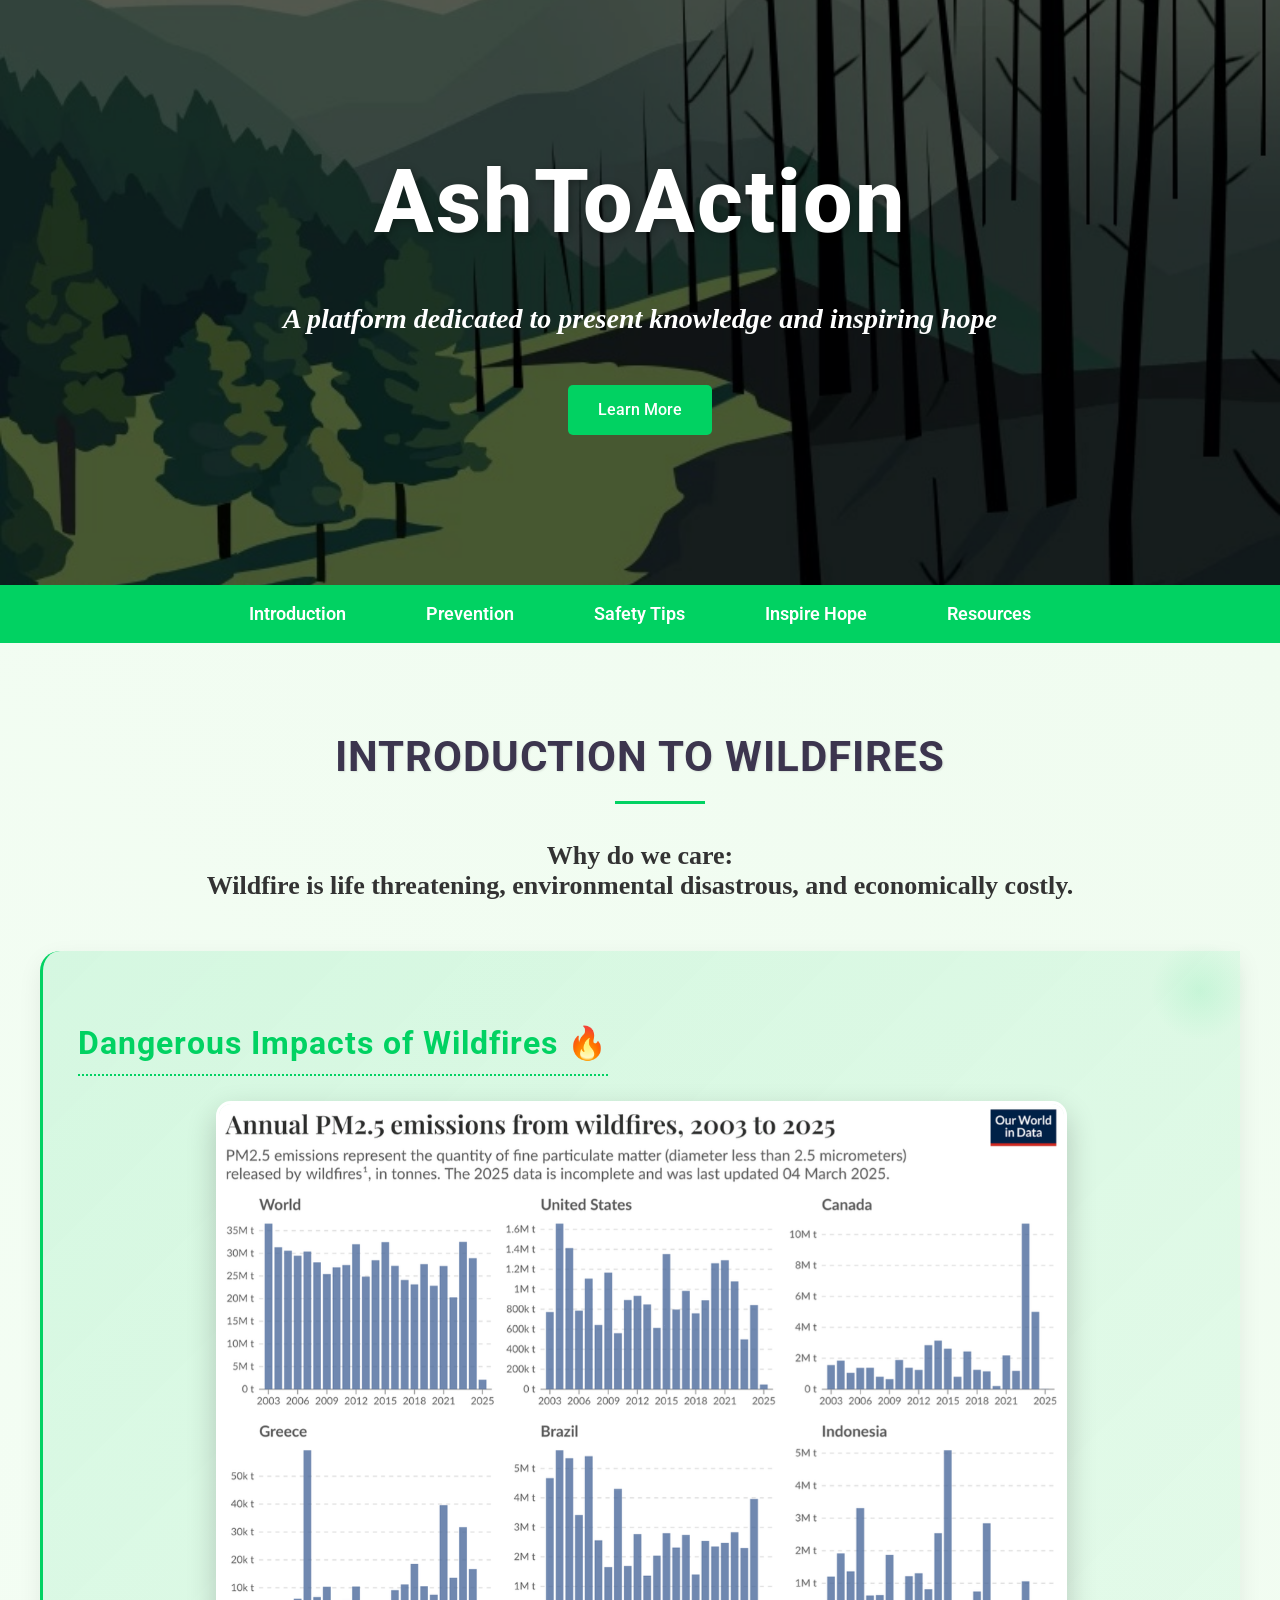
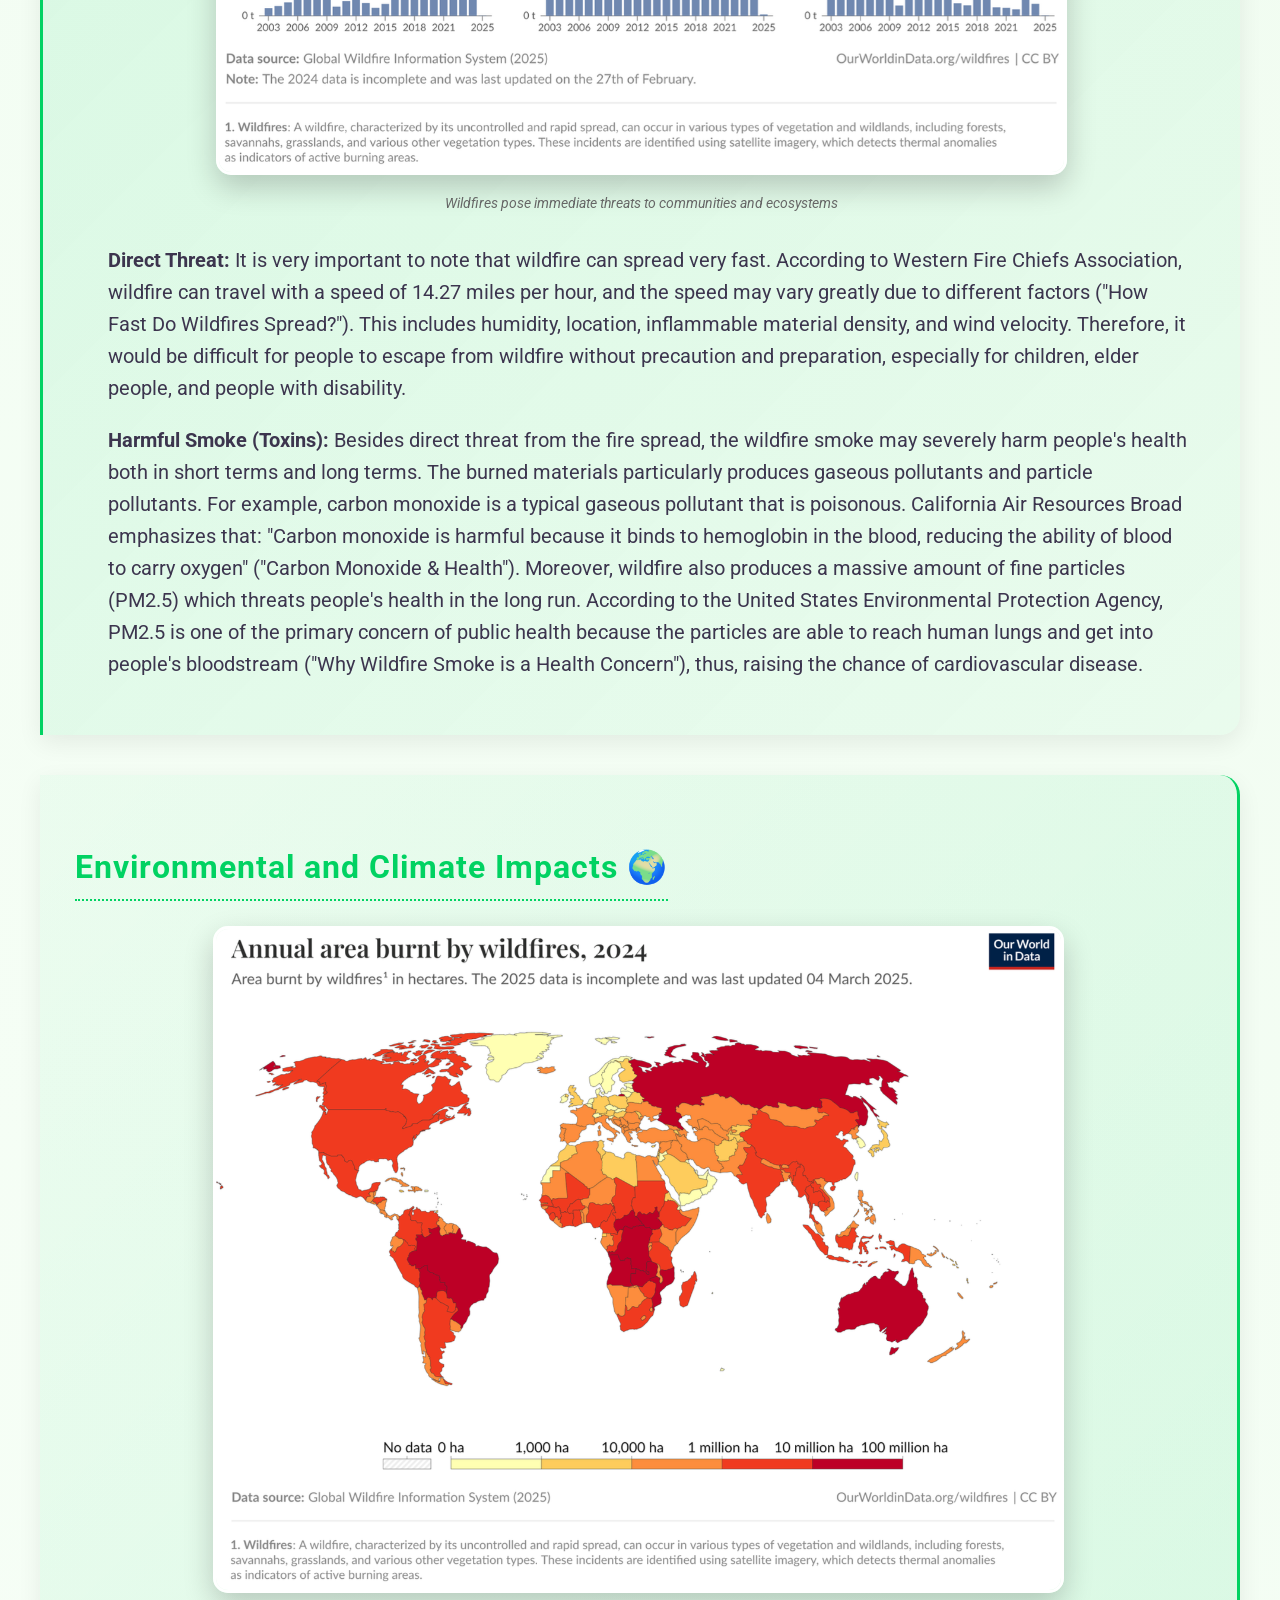
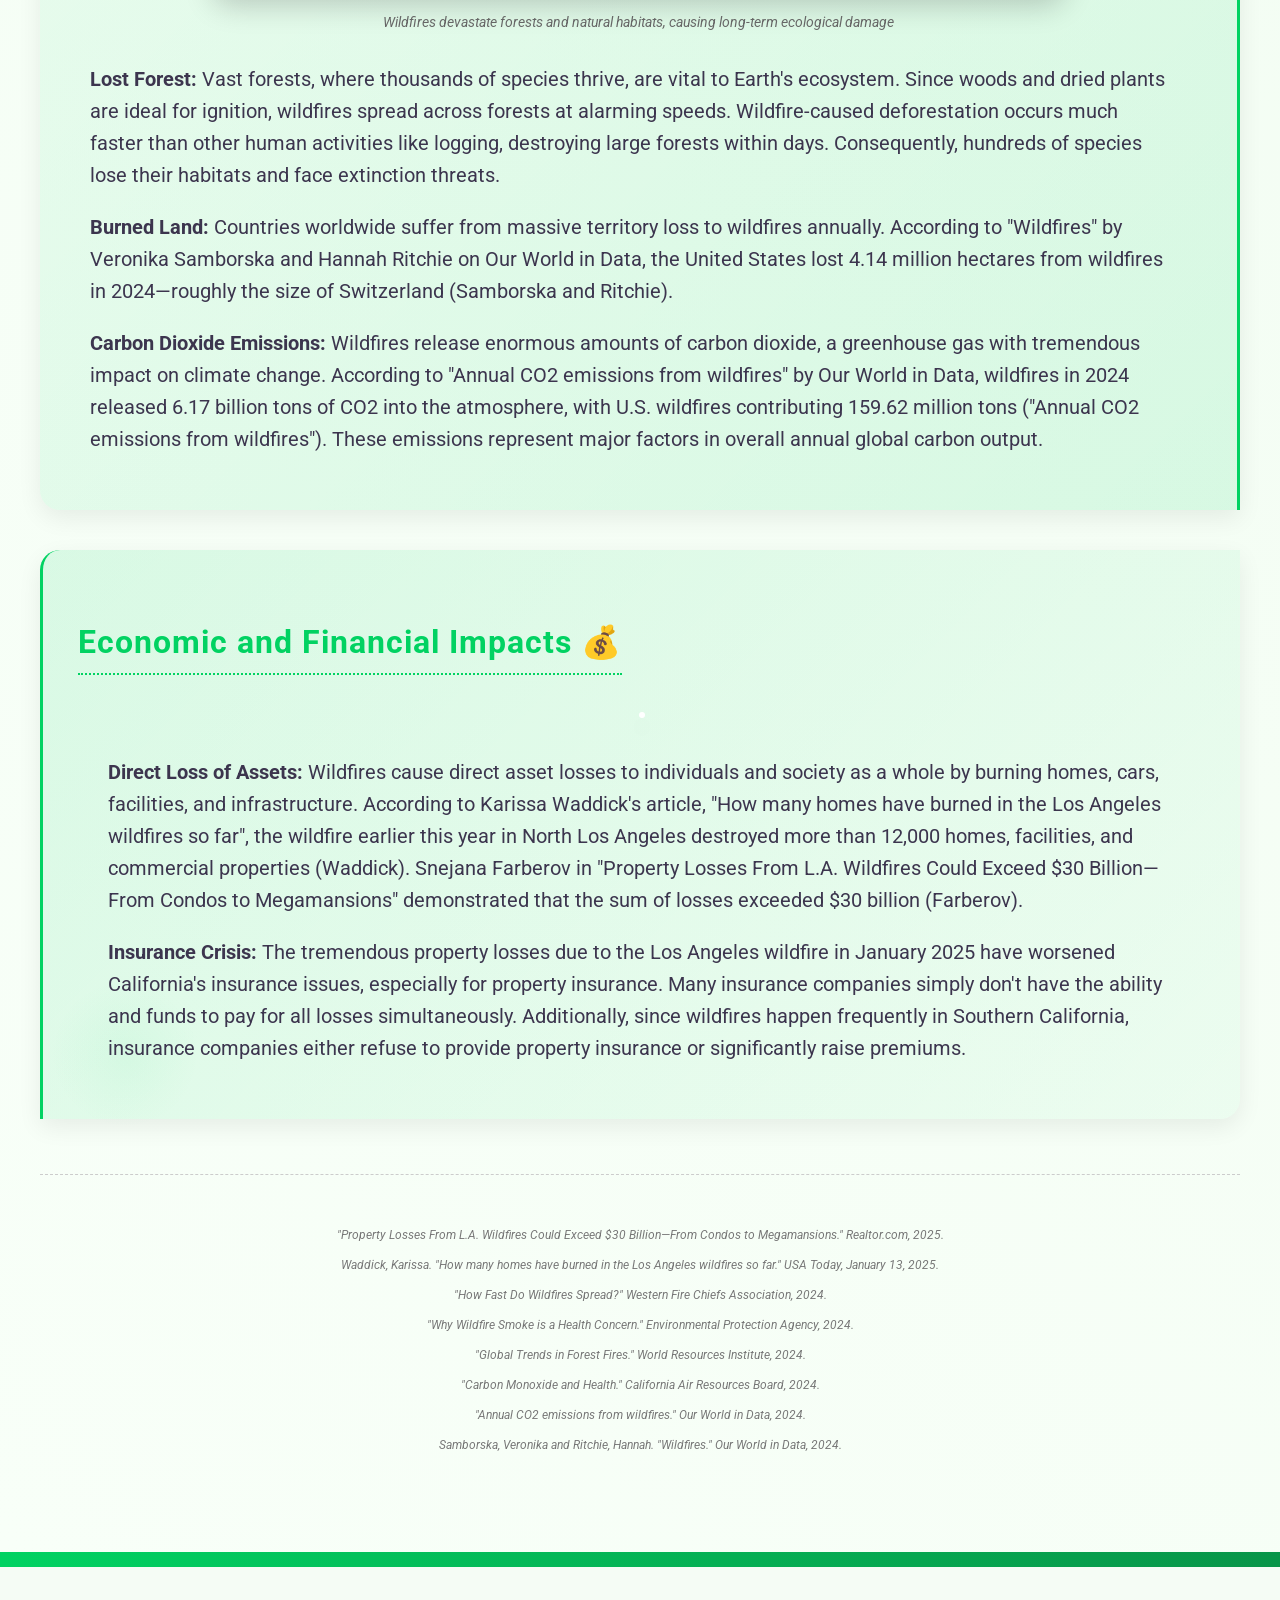
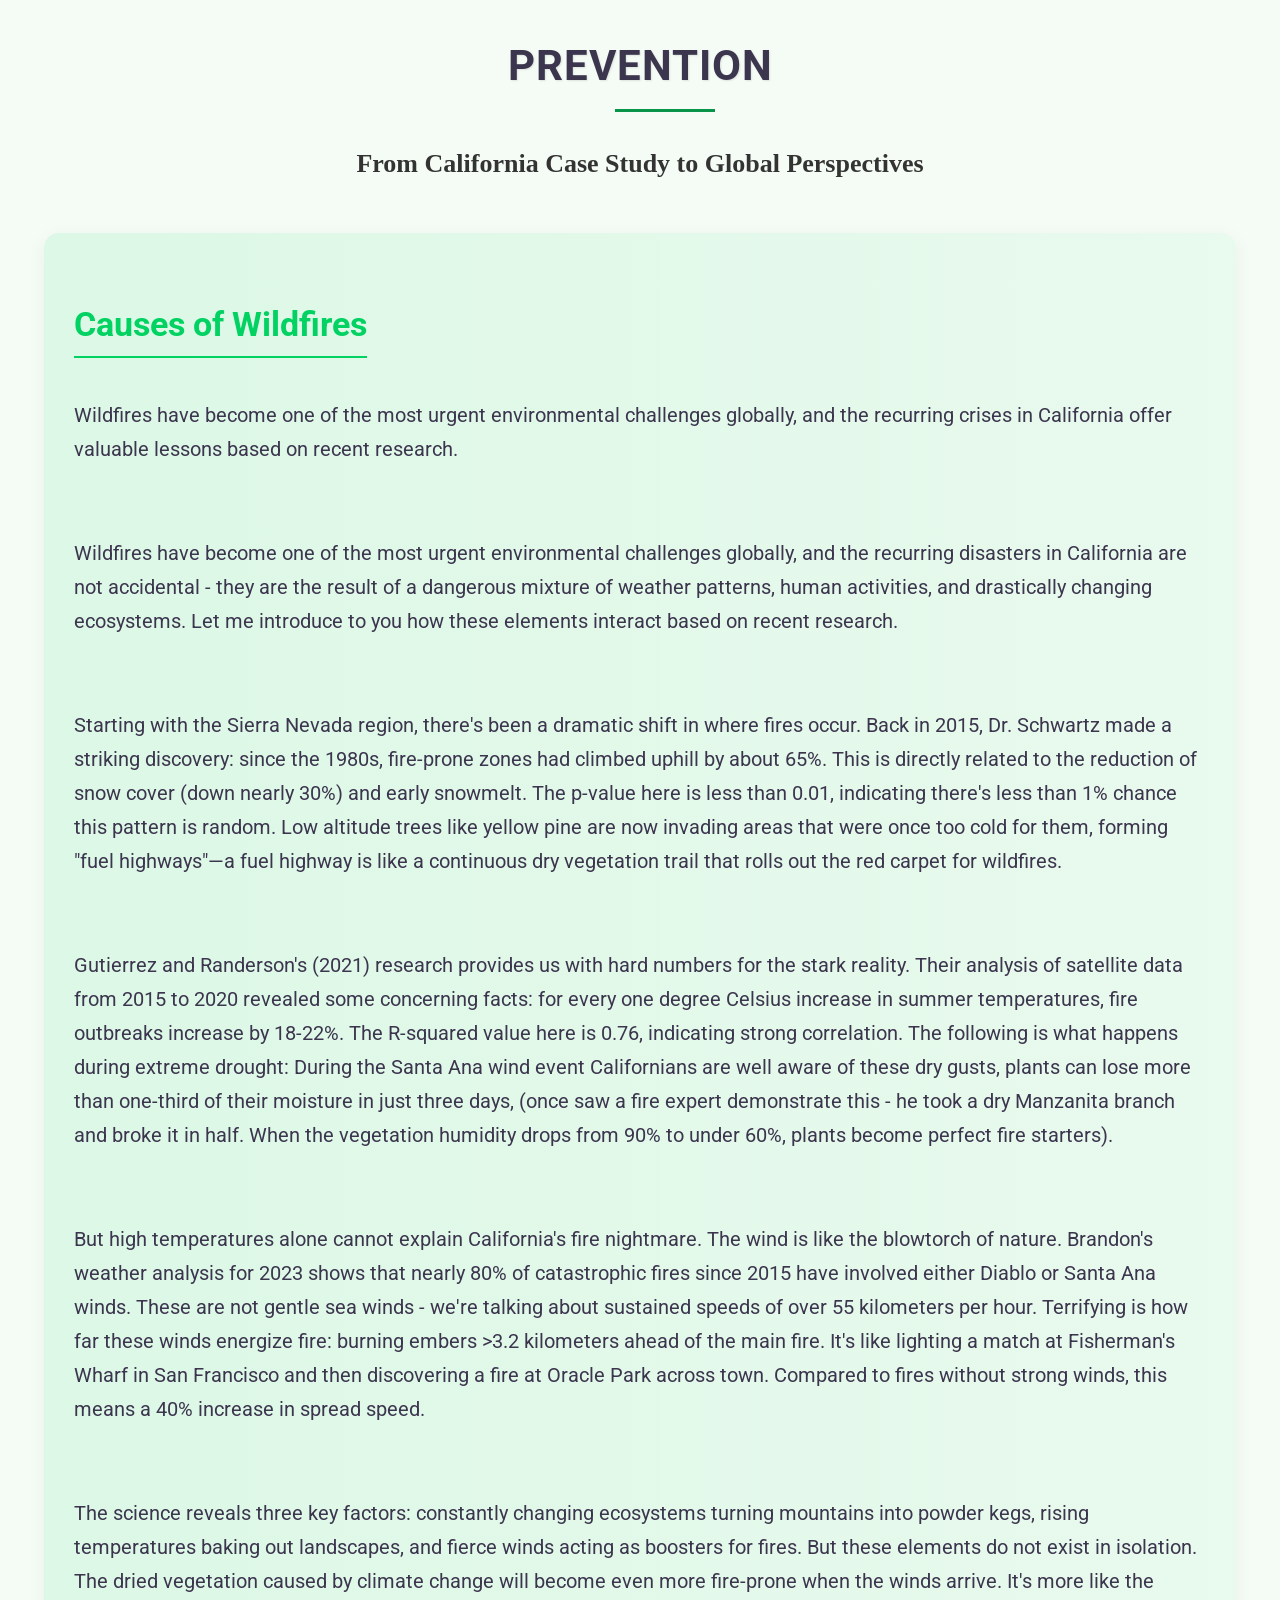
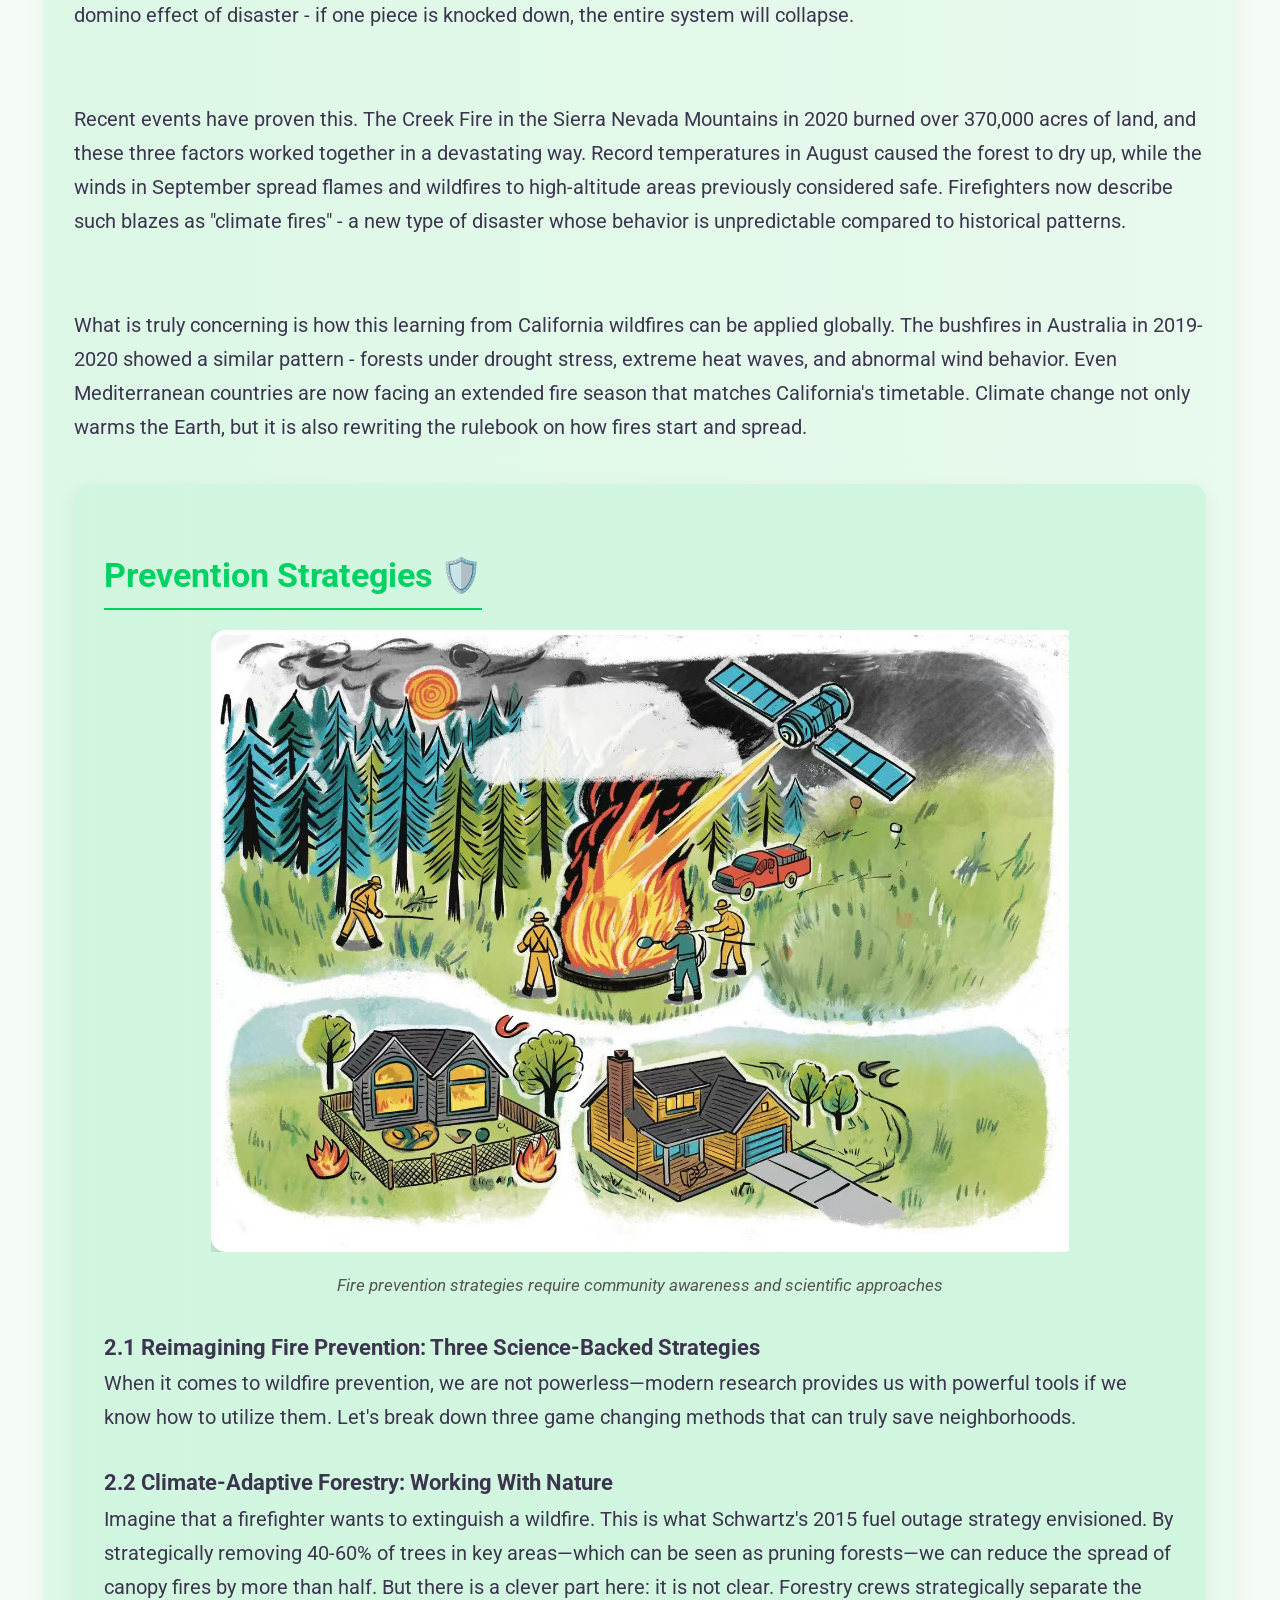
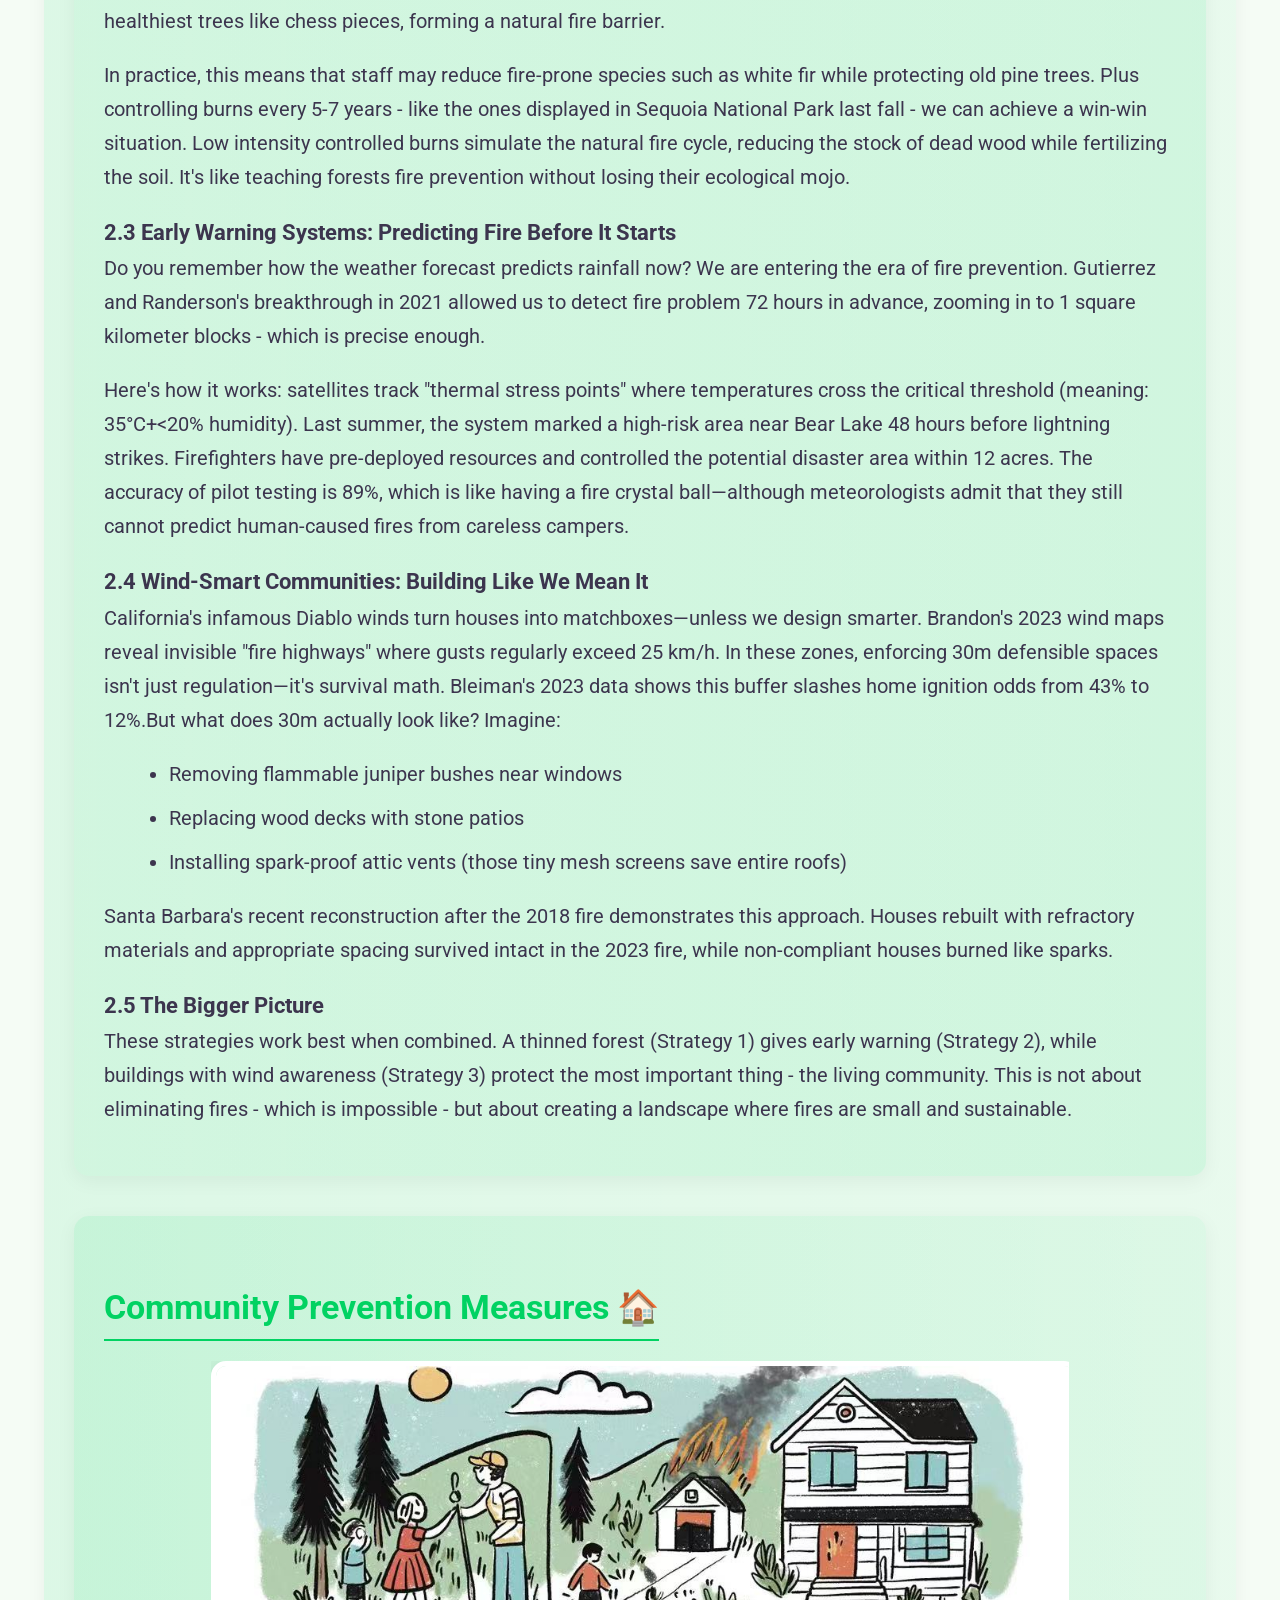
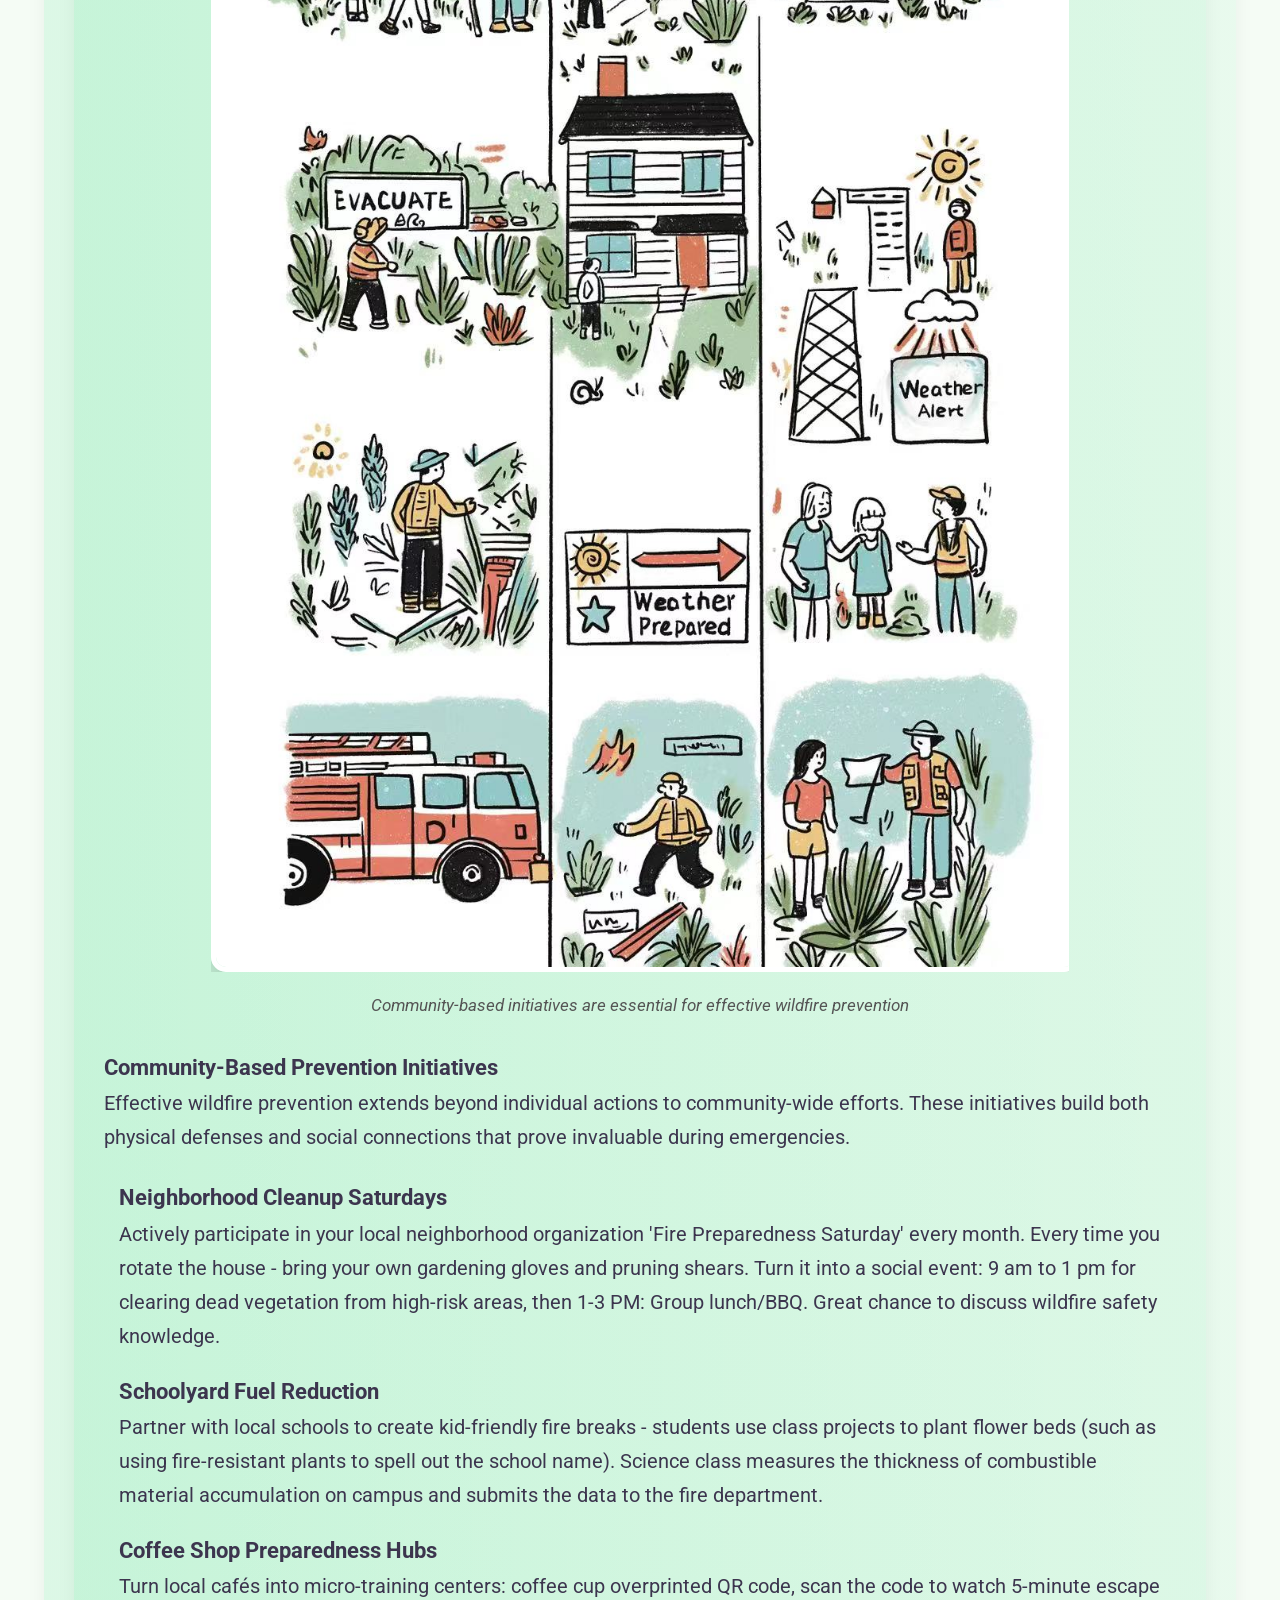
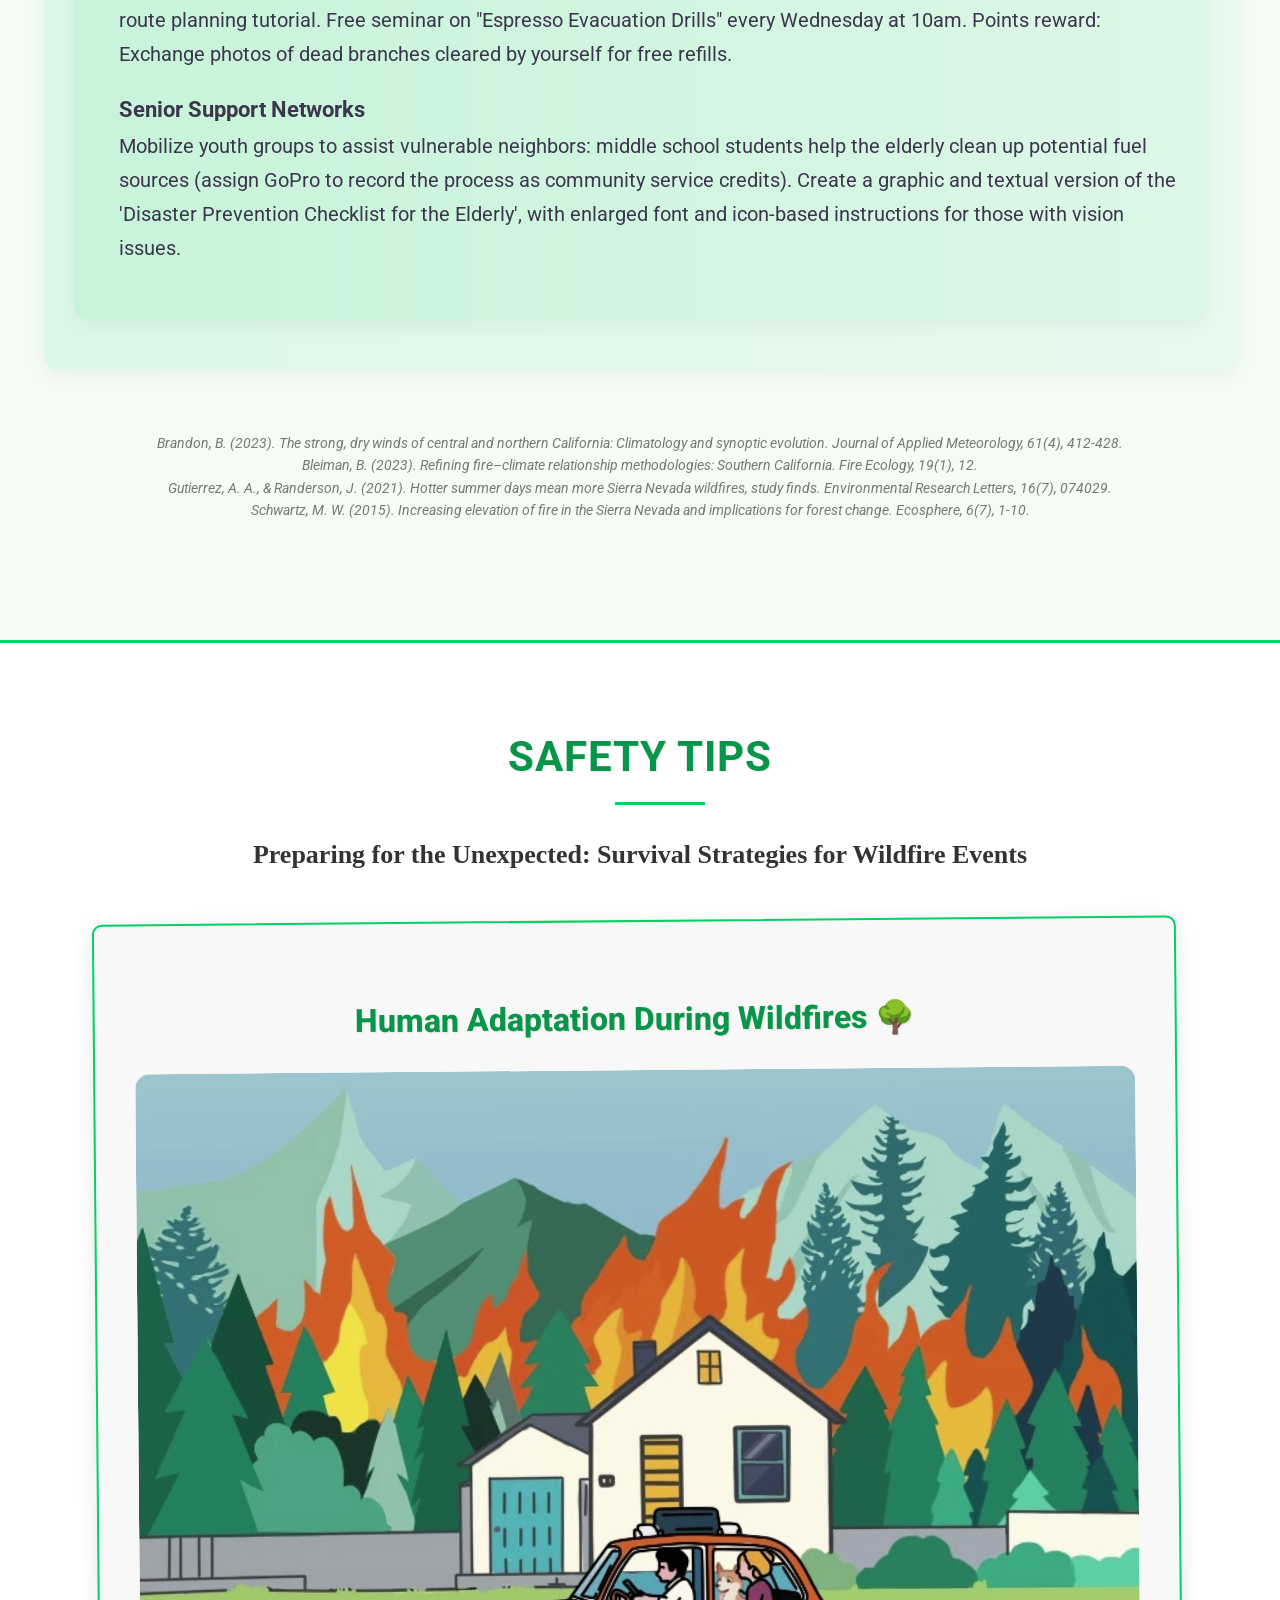
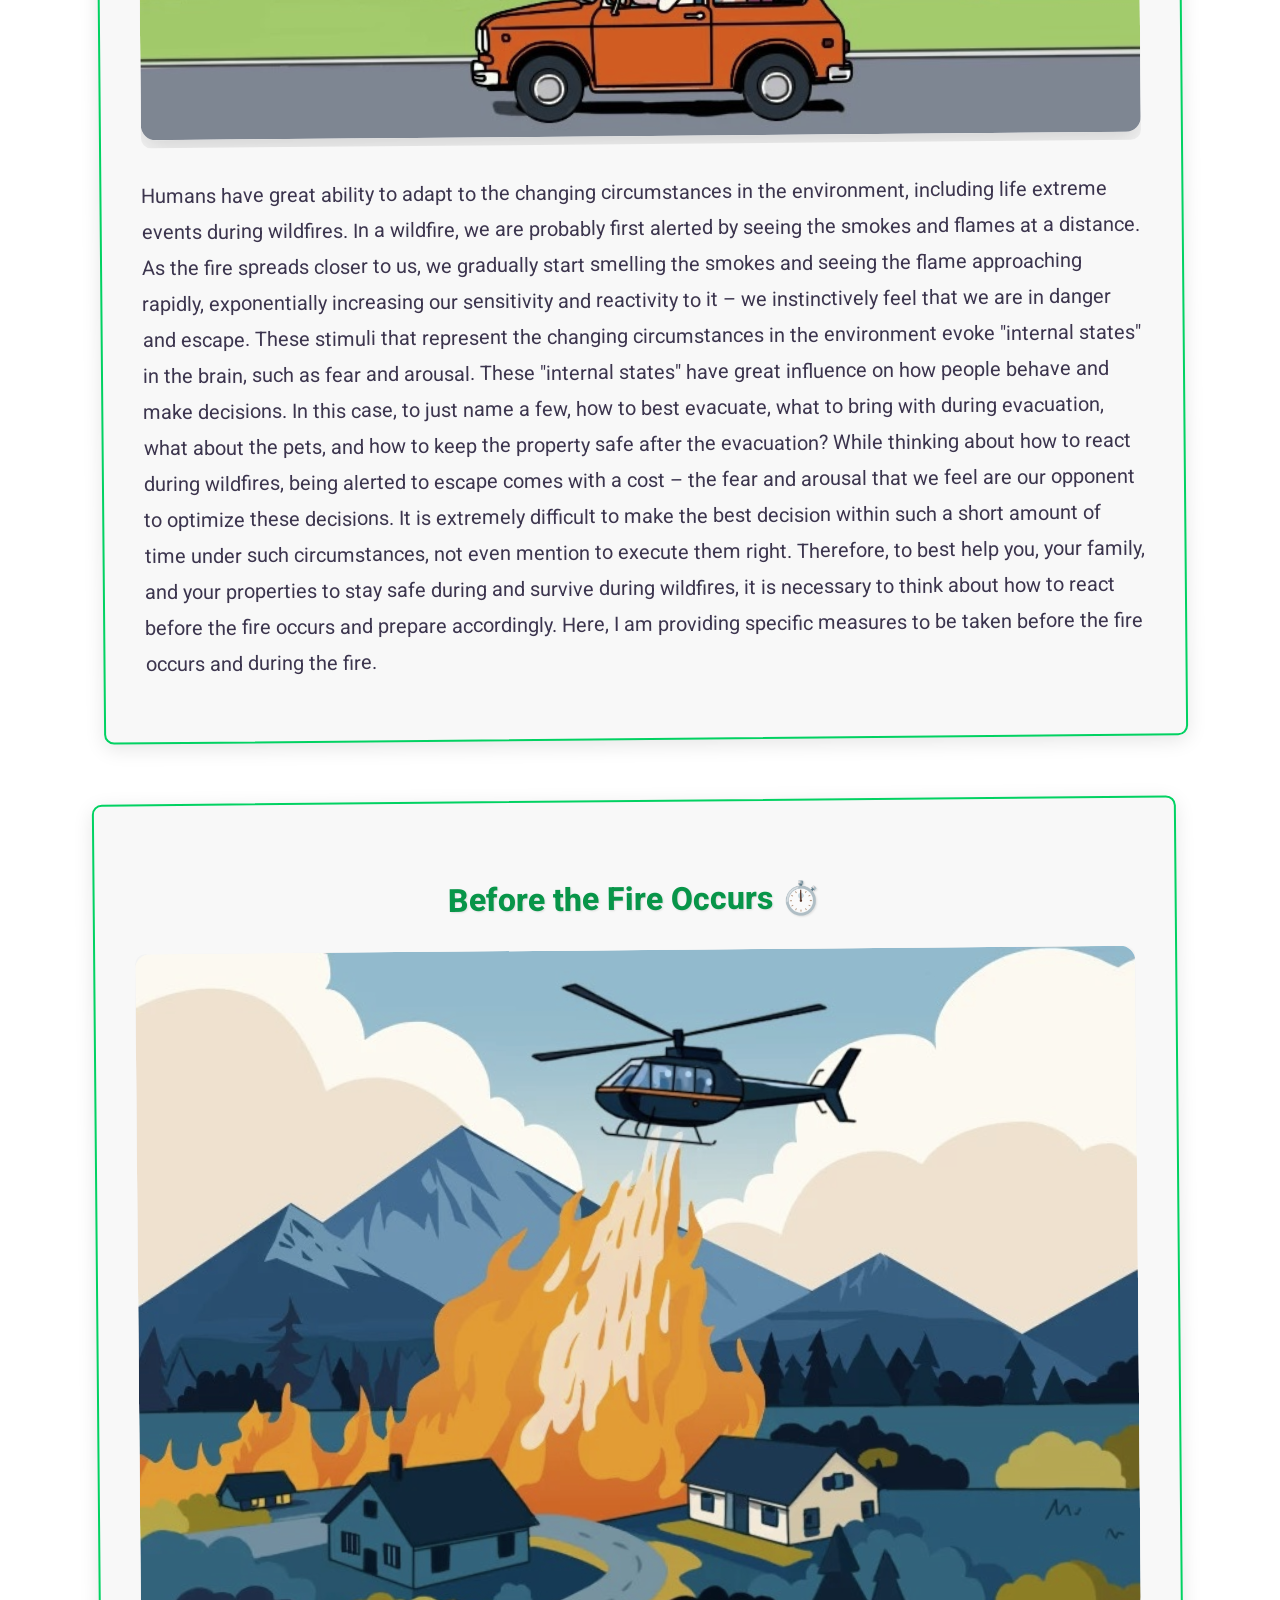
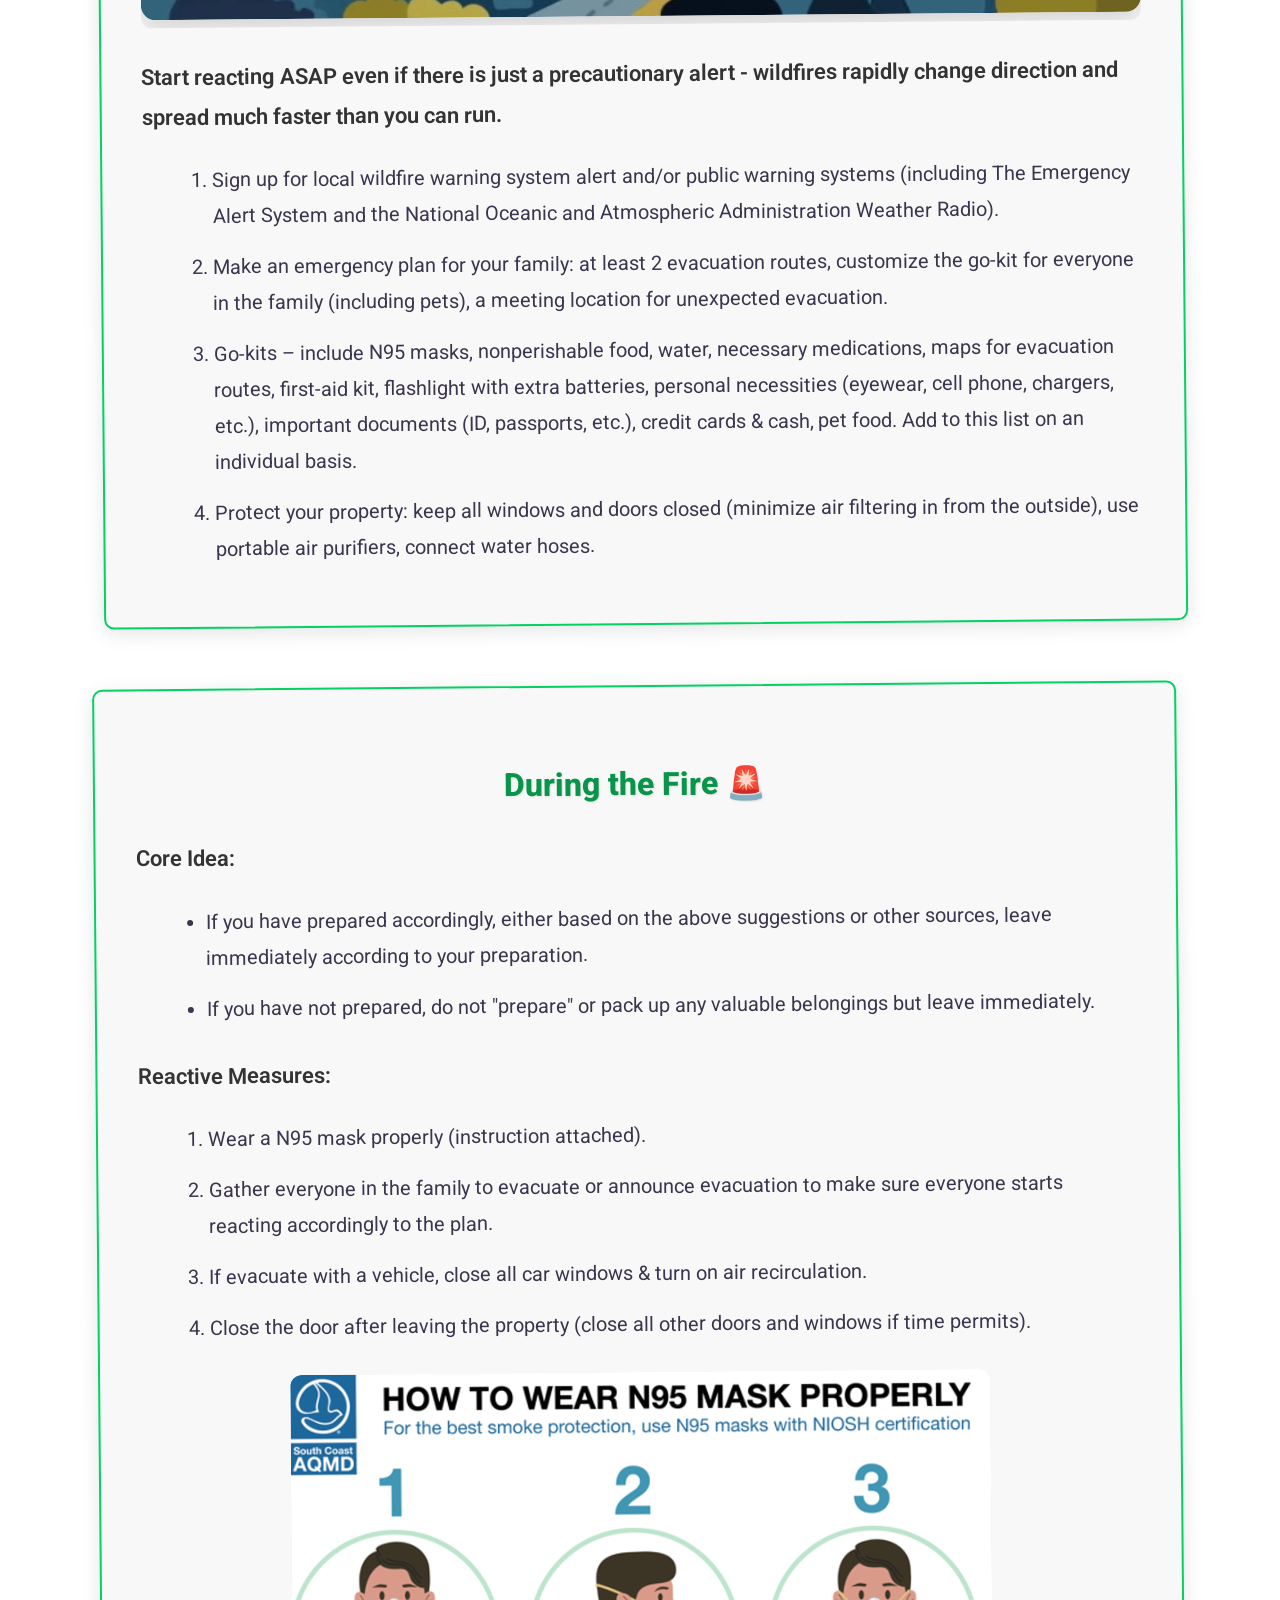
==== commit e9f7d884: "update image" ====
--- a/index.html
+++ b/index.html
@@ -441,9 +441,7 @@
                     <!-- Image container with clear styling -->
                     <div style="margin-bottom: 30px; text-align: center;">
                         <div style="display: inline-block; max-width: 75%; box-shadow: 0 12px 30px rgba(0,0,0,0.2); border-radius: 15px; overflow: hidden; border: 3px solid #fff;">
-                            <img src="img/intro pic 3.png" alt="Economic impact of wildfires" style="width: 100%; height: auto; display: block; vertical-align: middle;">
-                        </div>
-                        <p style="font-size: 14px; color: #666; margin-top: 10px; font-style: italic;">Wildfires cause billions in property damage and economic losses</p>
+                        </div>
                     </div>
                     
                     <!-- Text content in a separate container -->
@@ -506,7 +504,7 @@
                     <!-- Enhanced image display for Prevention Strategies -->
                     <div style="text-align: center; margin-bottom: 30px;">
                         <div style="display: inline-block; max-width: 80%; position: relative; overflow: hidden;">
-                            <img src="img/prevention1.pic.jpg" alt="Public awareness campaigns" style="width: 100%; height: auto; display: block; border-radius: 15px; box-shadow: 0 12px 30px rgba(0,0,0,0.2); border: 5px solid white;">
+                            <img src="img/prevention image 1.jpg" alt="Public awareness campaigns" style="width: 100%; height: auto; display: block; border-radius: 15px; box-shadow: 0 12px 30px rgba(0,0,0,0.2); border: 5px solid white;">
                         </div>
                         <p style="font-size: 17px; color: #555; margin-top: 12px; font-style: italic;">Fire prevention strategies require community awareness and scientific approaches</p>
                     </div>
@@ -546,7 +544,7 @@
                     <!-- Enhanced image display for Community Prevention Measures -->
                     <div style="text-align: center; margin-bottom: 30px;">
                         <div style="display: inline-block; max-width: 80%; position: relative; overflow: hidden;">
-                            <img src="img/prevention2.pic.jpg" alt="Community prevention efforts" style="width: 100%; height: auto; display: block; border-radius: 15px; box-shadow: 0 12px 30px rgba(0,0,0,0.2); border: 5px solid white;">
+                            <img src="img/prevention image 2.jpg" alt="Community prevention efforts" style="width: 100%; height: auto; display: block; border-radius: 15px; box-shadow: 0 12px 30px rgba(0,0,0,0.2); border: 5px solid white;">
                         </div>
                         <p style="font-size: 17px; color: #555; margin-top: 12px; font-style: italic;">Community-based initiatives are essential for effective wildfire prevention</p>
                     </div>
